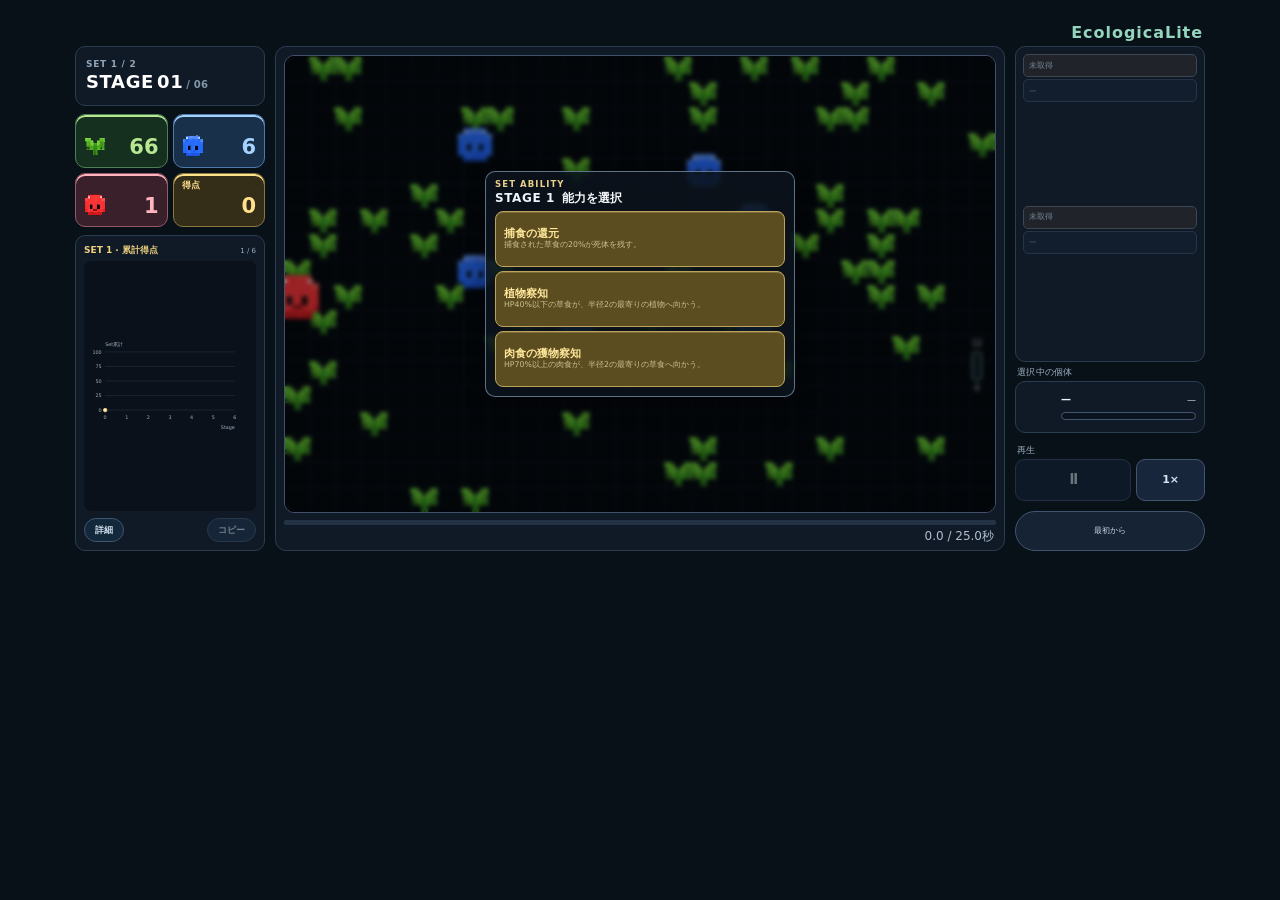
==== index.html @ 06f54b0d "Add manual saved runs and keep BEST top 3" ====
<!doctype html>
<html lang="ja"><head><meta charset="utf-8"><meta name="viewport" content="width=device-width,initial-scale=1"><meta name="robots" content="noindex,nofollow,noarchive"><meta name="referrer" content="no-referrer"><title>EcologicaLite</title>
<!-- EDIT ZONE: styles. Keep element ids and data-speed wiring intact. -->
<style id="v1r-styles">
:root{
  color-scheme:dark;
  --bg:#090c13;
  --panel:#101722;
  --line:#283445;
  --text:#edf3fa;
  --muted:#9aaabe;
  --accent:#99d9bf
}
*{
  box-sizing:border-box
}
body{
  margin:0;
  background:var(--bg);
  color:var(--text);
  font-family:system-ui,-apple-system,"Segoe UI",sans-serif
}
button,input{
  font:inherit
}
button{
  cursor:pointer;
  color:var(--text);
  background:#1b2838;
  border:1px solid #3b4e64;
  border-radius:10px;
  padding:11px 13px
}
button:hover{
  background:#26384c;
  border-color:#7c9fbc
}
button:focus-visible,input:focus-visible,summary:focus-visible{
  outline:2px solid var(--accent);
  outline-offset:3px
}
button:disabled{
  opacity:.5;
  cursor:wait
}
[hidden]{
  display:none!important
}
.wrap{
  max-width:1250px;
  margin:auto;
  padding:32px 26px 20px
}
header{
  display:flex;
  justify-content:space-between;
  align-items:center;
  gap:20px;
  margin-bottom:26px
}
.eyebrow{
  color:var(--accent);
  font-size:11px;
  letter-spacing:.19em;
  font-weight:700;
  margin:0 0 10px
}
h1{
  font-size:clamp(23px,3vw,34px);
  font-weight:650;
  letter-spacing:.025em;
  margin:0
}
h2{
  font-size:19px;
  line-height:1.6;
  margin:0 0 9px
}
.sub,.hint,.scope,.legend{
  color:var(--muted);
  font-size:13px;
  line-height:1.8
}
.sub{
  margin:8px 0 0
}
.badge{
  border:1px solid var(--line);
  border-radius:30px;
  padding:10px 16px;
  font-size:11px;
  letter-spacing:.12em;
  white-space:nowrap
}
.layout{
  display:grid;
  grid-template-columns:minmax(0,1fr) 315px;
  gap:24px;
  align-items:start
}
.board-panel{
  padding:16px;
  border:1px solid var(--line);
  border-radius:18px;
  background:var(--panel)
}
.board-head{
  display:flex;
  justify-content:space-between;
  font-size:13px;
  margin-bottom:18px
}
.board-head small{
  color:var(--muted);
  font-size:9px;
  letter-spacing:.15em;
  margin-left:8px
}
#status{
  color:var(--accent)
}
.stats{
  display:grid;
  grid-template-columns:repeat(4,1fr);
  gap:8px;
  margin-bottom:16px
}
.stats>div{
  background:#182130;
  border-radius:10px;
  padding:10px;
  position:relative;
  min-height:65px
}
.stats span{
  display:block;
  font-size:10px;
  color:var(--muted)
}
.stats strong{
  font-size:25px;
  font-variant-numeric:tabular-nums;
  font-weight:600
}
.stats img{
  position:absolute;
  width:25px;
  height:25px;
  object-fit:contain;
  right:8px;
  bottom:14px;
  image-rendering:pixelated
}
.stats .plant strong{
  color:#a4d485
}
.stats .herb strong{
  color:#80b9ff
}
.stats .carn strong{
  color:#ff9292
}
.canvasbox{
  background:#04070b;
  border:1px solid #3b485a;
  border-radius:10px;
  overflow:hidden
}
canvas{
  display:block;
  width:100%;
  image-rendering:pixelated
}
.timeline{
  display:flex;
  justify-content:space-between;
  gap:10px;
  font-size:11px;
  color:var(--muted);
  margin:15px 0 7px;
  font-variant-numeric:tabular-nums
}
progress{
  display:block;
  width:100%;
  height:5px;
  border:0;
  border-radius:4px;
  background:#233345;
  accent-color:var(--accent)
}
progress::-webkit-progress-bar{
  background:#233345;
  border-radius:4px
}
progress::-webkit-progress-value{
  background:var(--accent);
  border-radius:4px
}
.legend{
  font-size:10px;
  margin:12px 0 0
}
.legend span{
  opacity:.7
}
aside{
  padding:12px 0
}
#seed-form{
  margin:20px 0 17px
}
label{
  font-size:11px;
  color:var(--muted)
}
.seed-row{
  display:flex;
  gap:6px;
  margin-top:6px
}
.seed-row input{
  min-width:0;
  width:100%;
  padding:9px;
  color:var(--text);
  background:#111a26;
  border:1px solid var(--line);
  border-radius:8px;
  font-size:10px
}
.seed-row button{
  font-size:10px;
  padding:8px;
  white-space:nowrap
}
#choices{
  display:grid;
  gap:11px
}
.choice{
  text-align:left;
  padding:16px;
  background:#121d2a;
  transition:background .15s,border-color .15s
}
.choice strong{
  display:block;
  font-size:15px;
  margin-bottom:7px
}
.choice span{
  display:block;
  font-size:11px;
  color:var(--muted);
  line-height:1.7
}
.choice em{
  display:block;
  color:var(--accent);
  font-style:normal;
  font-size:11px;
  margin-top:10px
}
.scope{
  margin-top:24px;
  font-size:11px;
  border-top:1px solid var(--line);
  padding-top:18px
}
.running-note{
  font-size:13px;
  line-height:2;
  color:var(--muted);
  margin:32px 0
}
.result-score{
  padding:18px 0;
  border-bottom:1px solid var(--line)
}
.result-score span{
  font-size:12px;
  color:var(--muted)
}
.result-score strong{
  display:block;
  font-size:44px;
  font-variant-numeric:tabular-nums
}
dl{
  display:grid;
  grid-template-columns:1fr auto;
  gap:9px;
  font-size:12px;
  margin:20px 0
}
dt{
  color:var(--muted)
}
dd{
  margin:0;
  font-variant-numeric:tabular-nums
}
.primary{
  background:#245443;
  border-color:#50977b;
  width:100%
}
#back{
  width:100%;
  margin-top:10px;
  background:transparent
}
.diagnostics{
  margin-top:22px;
  color:var(--muted);
  font-size:11px
}
.diagnostics pre{
  white-space:pre-wrap;
  overflow-wrap:anywhere;
  max-height:360px;
  overflow:auto;
  background:#101722;
  padding:16px
}
a{
  color:#99c9ff
}
#error{
  background:#442229;
  padding:15px;
  border-radius:10px;
  margin-bottom:20px
}
@media(max-width:850px){
  .layout{
    grid-template-columns:1fr
  }
  .wrap{
    padding:20px 14px
  }
  header{
    align-items:start
  }
  .badge{
    font-size:9px;
    padding:9px
  }
  aside{
    padding:0
  }
  #choices{
    grid-template-columns:repeat(3,1fr)
  }
  .scope{
    margin-top:16px
  }
  .choice{
    padding:12px
  }
}
@media(max-width:560px){
  #choices{
    grid-template-columns:1fr
  }
  h1{
    font-size:22px
  }
  .badge{
    display:none
  }
  .board-panel{
    padding:11px
  }
  .stats img{
    width:18px;
    height:18px;
    right:6px;
    bottom:15px
  }
  .stats strong{
    font-size:22px
  }
  .stats>div{
    padding:8px
  }
  .legend{
    font-size:9px
  }
}
:root .stats{
  grid-template-columns:repeat(4,minmax(0,1fr)) 56px;
  gap:6px
}
:root .stats>div{
  padding:10px 7px
}
#normal-choices{
  display:grid;
  gap:11px
}
#owned{
  font-size:11px;
  overflow-wrap:anywhere
}
:root .stats img{
  left:7px;
  right:auto
}
:root .stats strong{
  display:block;
  text-align:right
}
:root .stats>div:not(.activity-card){
  background:var(--card-bg,#302b1c);
  border:1px solid var(--card-edge,#79683d);
  box-shadow:inset 0 3px 0 var(--card-accent,#efd17e)
}
:root .stats .plant{
  --card-bg:#192d20;
  --card-edge:#4d7951;
  --card-accent:#b5e58e
}
:root .stats .herb{
  --card-bg:#192a40;
  --card-edge:#466c9c;
  --card-accent:#9bcaff
}
:root .stats .carn{
  --card-bg:#37212a;
  --card-edge:#925766;
  --card-accent:#ffb0b9
}
:root .stats>div:not(.activity-card)>span{
  color:var(--card-accent,#efd17e);
  font-size:11px;
  font-weight:600
}
:root .stats>div:not(.activity-card)>strong{
  color:var(--card-accent,#ffe39a);
  font-weight:700
}
:root .stats .activity-card{
  padding:5px 3px;
  display:flex;
  flex-direction:column;
  align-items:center;
  gap:3px
}
#activity-meter{
  position:relative;
  width:10px;
  height:29px;
  border:1px solid #73988b;
  border-radius:3px;
  background:#0e1820;
  overflow:hidden
}
#activity-fill{
  position:absolute;
  bottom:0;
  left:0;
  right:0;
  background:#99d9bf;
  height:0
}
#activity-value{
  font-size:9px;
  white-space:nowrap;
  font-variant-numeric:tabular-nums
}
.observation{
  min-height:35px;
  display:flex;
  align-items:center;
  justify-content:space-between;
  gap:8px;
  font-size:11px;
  color:#c5d3e4;
  font-variant-numeric:tabular-nums
}
.observation button{
  flex-shrink:0;
  font-size:10px;
  padding:4px 7px
}
.timing-notice{
  font-size:11px;
  line-height:1.6;
  color:#c7b78f;
  border-left:2px solid #8b7b52;
  padding-left:10px;
  margin:0 0 16px
}
/* Playback and touch controls: safe to adjust without changing simulation. */
.playback{
  display:flex;
  align-items:center;
  gap:8px;
  margin:0 0 12px;
  font-size:12px;
  color:var(--muted)
}
.playback button{
  min-width:48px;
  min-height:44px;
  padding:8px
}
.playback button[aria-pressed="true"]{
  background:#245443;
  border-color:var(--accent);
  color:#e5fff4
}
button,summary{
  touch-action:manipulation
}
#field{
  touch-action:pan-y
}
.observation button{
  min-width:44px;
  min-height:44px
}
aside{
  min-width:0
}
.timeline{
  flex-wrap:wrap
}
.score-panel{
  border:1px solid var(--line);
  border-radius:12px;
  background:var(--panel);
  padding:12px;
  margin-bottom:18px;
  min-width:0
}
.score-panel h2{
  font-size:13px;
  letter-spacing:.06em;
  color:#efd17e;
  margin:0 0 4px
}
#score-graph{
  display:block;
  width:100%;
  height:auto;
  overflow:visible;
  font-variant-numeric:tabular-nums
}
#score-graph text{
  fill:var(--muted);
  font-size:11px
}
.score-grid{
  stroke:var(--line);
  stroke-width:1
}
.score-area{
  fill:#efd17e;
  opacity:.08
}
.score-line{
  fill:none;
  stroke:#efd17e;
  stroke-width:2;
  stroke-linejoin:round;
  stroke-linecap:round
}
.score-point{
  fill:#efd17e
}
.score-live{
  fill:#fff0b9;
  stroke:#efd17e;
  stroke-width:2
}
.score-details{
  border-top:1px solid var(--line);
  font-size:12px
}
.score-details summary{
  display:flex;
  justify-content:space-between;
  align-items:center;
  min-height:44px;
  cursor:pointer;
  list-style:none;
  color:#c5d3e4
}
.score-details summary::-webkit-details-marker{
  display:none
}
.score-details summary span{
  font-size:10px
}
.score-details[open]>summary span{
  transform:rotate(180deg)
}
.stage-score-table{
  width:100%;
  border-collapse:collapse;
  font-size:12px;
  font-variant-numeric:tabular-nums
}
.stage-score-table caption{
  text-align:left;
  margin:4px 0 10px;
  color:var(--muted)
}
.stage-score-table th,.stage-score-table td{
  padding:7px 2px;
  text-align:right;
  border-bottom:1px solid var(--line);
  white-space:nowrap
}
.stage-score-table th:first-child{
  text-align:left;
  font-weight:500
}
.stage-score-table thead,.stage-score-table td:last-child{
  color:var(--muted);
  font-size:10px
}
.stage-score-table tr[data-state="進行中"]{
  color:#efd17e
}
.score-details .hint{
  font-size:11px
}
.final-set-scores{
  display:grid;
  grid-template-columns:1fr 1fr;
  gap:12px;
  margin:16px 0
}
.final-set-scores>div{
  padding:12px;
  border:1px solid var(--line);
  border-radius:10px
}
.final-set-scores span{
  font-size:11px;
  color:var(--muted)
}
.final-set-scores strong{
  display:block;
  text-align:right;
  font-size:23px;
  font-variant-numeric:tabular-nums
}
.result-score strong{
  font-size:clamp(44px,5vw,64px);
  text-align:right;
  color:#ffe39a;
  overflow-wrap:anywhere
}
@media(max-width:560px){
  :root .stats{
    grid-template-columns:repeat(4,minmax(0,1fr)) 45px;
    gap:4px
  }
  :root .stats>div{
    padding:8px 5px
  }
  .observation{
    font-size:10px
  }
}
/* Phone layout: population, board, then controls/details;
no separate mobile game. */
@media(max-width:560px){
  header{
    flex-wrap:wrap;
    gap:12px
  }
  .badge{
    display:block;
    white-space:normal
  }
  .seed-row input{
    font-size:16px
  }
  :root .stats{
    grid-template-columns:repeat(3,minmax(0,1fr)) 45px
  }
  :root .stats>div:nth-child(4){
    grid-column:1/-1;
    grid-row:2;
    min-height:48px;
    display:flex;
    align-items:center;
    justify-content:space-between;
    gap:12px
  }
  :root .stats .activity-card{
    grid-column:4;
    grid-row:1
  }
  .choice{
    min-height:64px
  }
  .observation{
    position:sticky;
    bottom:0;
    z-index:2;
    background:var(--panel);
    padding:6px 0;
    min-height:48px;
    font-size:12px
  }
}

</style>
<style id="chat-mobile-layout">
/* Chat mobile layout baseline, 2026-09-01.
   Display-only overrides: no ecology, RNG, score, ability or timing logic. */
html{
  background:var(--bg);
  -webkit-text-size-adjust:100%;
}
body{
  min-width:0;
  min-height:100vh;
  overflow-x:hidden;
}

@media (max-width:900px){
  .wrap{
    width:100%;
    max-width:none;
    margin:0;
    padding:8px 8px calc(18px + env(safe-area-inset-bottom));
  }

  header{
    position:sticky;
    top:0;
    z-index:20;
    display:grid;
    grid-template-columns:minmax(0,1fr) auto;
    align-items:center;
    gap:8px;
    min-height:46px;
    margin:0 0 8px;
    padding:7px 4px;
    background:rgba(9,12,19,.96);
    border-bottom:1px solid var(--line);
    backdrop-filter:blur(8px);
  }
  header h1,
  header .sub{
    display:none;
  }
  header .eyebrow{
    margin:0;
    font-size:10px;
    letter-spacing:.14em;
    white-space:nowrap;
  }
  .badge{
    display:block!important;
    margin:0;
    padding:7px 10px;
    border-radius:999px;
    font-size:10px;
    line-height:1;
    letter-spacing:.06em;
    white-space:nowrap!important;
    background:#121a25;
  }

  .layout{
    display:flex;
    flex-direction:column;
    gap:10px;
  }
  .layout:has(#selection:not([hidden])) aside,
  .layout:has(#normal-selection:not([hidden])) aside,
  .layout:has(#second-set-selection:not([hidden])) aside,
  .layout:has(#result:not([hidden])) aside{
    order:-1;
  }

  .board-panel{
    width:100%;
    min-width:0;
    padding:8px;
    border-radius:12px;
  }
  .board-head{
    min-height:24px;
    margin:0 2px 6px;
    font-size:10px;
    line-height:1.2;
  }
  .board-head small{
    display:none;
  }
  #status{
    font-size:10px;
    font-weight:650;
  }

  :root .stats{
    display:grid;
    grid-template-columns:repeat(3,minmax(0,1fr)) 42px;
    grid-auto-rows:auto;
    gap:5px;
    margin:0 0 6px;
  }
  :root .stats>div{
    min-height:47px;
    border-radius:8px;
    padding:6px 6px;
  }
  :root .stats>div:not(.activity-card){
    box-shadow:inset 0 2px 0 var(--card-accent,#efd17e);
  }
  :root .stats>div:not(.activity-card)>span{
    font-size:9px;
    line-height:1;
    white-space:nowrap;
  }
  :root .stats>div:not(.activity-card)>strong{
    margin-top:5px;
    font-size:20px;
    line-height:1;
  }
  :root .stats img{
    width:17px;
    height:17px;
    left:5px;
    bottom:5px;
  }
  :root .stats>div:nth-child(4){
    grid-column:1 / -1;
    grid-row:2;
    display:grid;
    grid-template-columns:1fr auto;
    align-items:center;
    min-height:38px;
    padding:6px 9px;
  }
  :root .stats>div:nth-child(4)>span{
    align-self:center;
  }
  :root .stats>div:nth-child(4)>strong{
    margin:0;
    font-size:24px;
  }
  :root .stats .activity-card{
    grid-column:4;
    grid-row:1;
    min-height:47px;
    padding:3px 2px;
    gap:2px;
  }
  :root .stats .activity-card>span{
    font-size:8px;
  }
  #activity-meter{
    width:9px;
    height:23px;
  }
  #activity-value{
    font-size:8px;
    line-height:1;
  }

  .playback{
    display:grid;
    grid-template-columns:auto repeat(3,minmax(44px,52px));
    justify-content:start;
    align-items:center;
    gap:5px;
    margin:0 0 6px;
    font-size:10px;
  }
  .playback>span{
    margin-right:2px;
  }
  .playback button{
    min-width:44px;
    min-height:34px;
    padding:5px 8px;
    border-radius:8px;
    font-size:11px;
  }

  .canvasbox{
    width:100%;
    border-radius:7px;
  }
  canvas{
    width:100%;
    max-width:100%;
    height:auto;
  }

  .observation{
    position:static;
    min-height:36px;
    padding:4px 2px 0;
    font-size:11px;
    background:transparent;
  }
  .observation:has(#animal-hp:empty):has(#unpin[hidden]){
    display:none;
  }
  .observation button{
    min-width:42px;
    min-height:34px;
    padding:5px 8px;
  }

  .timeline{
    display:block;
    margin:5px 0 2px;
    text-align:center;
    line-height:1;
  }
  .timeline>span:first-child,
  .timeline>span:last-child{
    display:none;
  }
  .timeline>span:nth-child(2){
    font-size:0;
  }
  #time{
    font-size:10px;
    color:var(--muted);
  }
  progress{
    height:7px;
    margin:0;
  }
  #set-turn,
  .board-panel>.legend{
    display:none;
  }

  aside{
    width:100%;
    min-width:0;
    padding:0;
  }
  aside>section:not(.score-panel){
    padding:10px;
    border:1px solid var(--line);
    border-radius:12px;
    background:var(--panel);
  }
  aside .eyebrow{
    margin:0 0 4px;
    font-size:9px;
    letter-spacing:.14em;
  }
  aside h2{
    margin:0 0 5px;
    font-size:17px;
    line-height:1.35;
  }
  aside .hint{
    margin:0;
    font-size:11px;
    line-height:1.5;
  }

  #seed-form{
    margin:9px 0;
  }
  #seed-form label{
    display:none;
  }
  .seed-row{
    display:grid;
    grid-template-columns:minmax(0,1fr) auto;
    gap:5px;
    margin:0;
  }
  .seed-row input{
    min-height:38px;
    padding:7px 9px;
    font-size:12px;
  }
  .seed-row button{
    min-height:38px;
    padding:7px 10px;
    font-size:10px;
  }

  #choices,
  #normal-choices,
  #second-set-choices{
    display:grid;
    grid-template-columns:1fr;
    gap:6px;
    margin-top:8px;
  }
  .choice{
    min-height:70px;
    padding:10px 11px;
    border-radius:10px;
  }
  .choice strong{
    margin-bottom:3px;
    font-size:14px;
    line-height:1.25;
  }
  .choice span{
    display:-webkit-box;
    overflow:hidden;
    -webkit-box-orient:vertical;
    -webkit-line-clamp:2;
    font-size:10px;
    line-height:1.45;
  }
  .choice em{
    margin-top:5px;
    font-size:10px;
  }

  .score-panel{
    margin:0;
    padding:9px;
    border-radius:12px;
  }
  .score-panel h2{
    margin-bottom:3px;
    font-size:11px;
  }
  #score-graph{
    max-height:145px;
  }
  .score-details summary{
    min-height:38px;
  }
  .stage-score-table{
    font-size:10px;
  }
  .stage-score-table th,
  .stage-score-table td{
    padding:5px 1px;
  }

  #active .running-note{
    margin:8px 0 0;
    font-size:11px;
    line-height:1.5;
  }
  #owned{
    margin:6px 2px 0;
    padding:0;
    font-size:10px;
    line-height:1.45;
  }
  .scope,
  .diagnostics{
    display:none;
  }
  #back{
    min-height:40px;
    margin-top:6px;
  }

  .result-score{
    padding:10px 0;
  }
  .result-score strong{
    font-size:38px;
  }
  .final-set-scores{
    gap:6px;
  }
  .final-set-scores>div{
    padding:9px;
  }
}

@media (max-width:430px){
  .wrap{
    padding-left:6px;
    padding-right:6px;
  }
  header{
    grid-template-columns:1fr auto;
    min-height:42px;
    padding:5px 2px;
  }
  header .eyebrow{
    font-size:9px;
  }
  .badge{
    padding:6px 8px;
    font-size:9px;
  }
  .board-panel{
    padding:6px;
  }
  :root .stats{
    grid-template-columns:repeat(3,minmax(0,1fr)) 38px;
    gap:4px;
  }
  :root .stats>div{
    min-height:44px;
    padding:5px;
  }
  :root .stats>div:not(.activity-card)>strong{
    font-size:18px;
  }
  :root .stats>div:nth-child(4)>strong{
    font-size:22px;
  }
  .playback{
    grid-template-columns:auto repeat(3,46px);
  }
  .playback button{
    min-width:42px;
    min-height:32px;
  }
  aside>section:not(.score-panel){
    padding:9px;
  }
  aside h2{
    font-size:16px;
  }
  .choice{
    min-height:66px;
    padding:9px 10px;
  }
}

/* Google Drive / iOS Quick Look often previews HTML as paged print output.
   Keep that preview close enough to the phone layout to judge spacing. */
@media print{
  @page{
    margin:0;
  }
  html,body{
    margin:0!important;
    background:#090c13!important;
    color:#edf3fa!important;
    -webkit-print-color-adjust:exact!important;
    print-color-adjust:exact!important;
  }
  .wrap{
    width:390px!important;
    max-width:390px!important;
    margin:0 auto!important;
    padding:8px!important;
  }
  header{
    position:static!important;
  }
  .layout{
    display:flex!important;
    flex-direction:column!important;
    gap:10px!important;
  }
  .board-panel,
  aside>section,
  .score-panel{
    break-inside:avoid;
  }
  .diagnostics,
  .scope{
    display:none!important;
  }
}

</style>
<style id="base-responsive-styles">
:root{--board-ratio:1.5555556}
.stats{grid-template-columns:repeat(4,minmax(0,1fr))!important}
.canvasbox{
  position:relative;
  width:100%;
  aspect-ratio:var(--board-ratio);
  overflow:hidden;
}
#field{
  width:100%;
  height:100%!important;
}
.canvasbox>.activity-card{
  position:absolute;
  z-index:4;
  right:6px;
  top:50%;
  transform:translateY(-50%);
  width:26px;
  min-height:76px;
  padding:5px 3px;
  display:flex;
  flex-direction:column;
  align-items:center;
  justify-content:center;
  gap:4px;
  border:1px solid rgba(153,217,191,.48);
  border-radius:7px;
  background:rgba(9,18,24,.78);
  backdrop-filter:blur(2px);
}
.canvasbox>.activity-card>span{font-size:8px;color:#b6d9ca;line-height:1}
.canvasbox>.activity-card #activity-meter{height:39px;width:8px}
.canvasbox>.activity-card #activity-value{font-size:7px;line-height:1;color:#c8d8df;white-space:nowrap}

.ability-overlay{
  position:absolute;
  inset:0;
  z-index:8;
  display:flex;
  align-items:stretch;
  justify-content:stretch;
  padding:7px;
  background:rgba(4,7,11,.78);
  backdrop-filter:blur(2px);
}
.ability-overlay:not(:has(section:not([hidden]))){display:none}
.ability-overlay>section{
  width:100%;
  min-width:0;
  margin:0;
  padding:8px;
  border:1px solid rgba(116,141,169,.52);
  border-radius:10px;
  background:rgba(14,22,32,.94);
  overflow:auto;
  overscroll-behavior:contain;
}
.ability-overlay .eyebrow{display:none}
.ability-overlay h2{margin:0 0 3px;font-size:14px;line-height:1.2}
.ability-overlay .hint{margin:0 0 5px;font-size:9px;line-height:1.3;color:#aebdce}
.ability-overlay #seed-form{display:none}
.ability-overlay #choices,
.ability-overlay #normal-choices,
.ability-overlay #second-set-choices{
  display:grid;
  grid-template-columns:1fr;
  gap:5px;
  margin:5px 0 0;
}
.ability-overlay .choice{
  min-height:0;
  padding:7px 9px;
  border-radius:8px;
  background:#142131;
}
.ability-overlay .choice strong{margin:0 0 2px;font-size:12px;line-height:1.15}
.ability-overlay .choice span{
  display:-webkit-box;
  overflow:hidden;
  -webkit-box-orient:vertical;
  -webkit-line-clamp:1;
  font-size:9px;
  line-height:1.25;
}
.ability-overlay .choice em{display:none}
.canvasbox:has(.ability-overlay section:not([hidden]))>.activity-card{opacity:0;pointer-events:none}

@media (max-width:900px){

  .board-head{display:none}
  :root .stats,
  .stats{
    grid-template-columns:repeat(2,minmax(0,1fr))!important;
    grid-auto-rows:50px;
    gap:5px;
    margin:0 0 6px;
  }
  :root .stats>div,
  .stats>div{
    grid-column:auto!important;
    grid-row:auto!important;
    min-height:50px!important;
    height:50px;
    padding:6px 8px!important;
    display:block!important;
    border-radius:8px;
  }
  :root .stats>div:not(.activity-card)>span{font-size:9px;line-height:1}
  :root .stats>div:not(.activity-card)>strong{
    margin-top:7px!important;
    font-size:20px!important;
    line-height:1!important;
    text-align:right;
  }
  :root .stats img{width:18px;height:18px;left:7px;bottom:6px}

  .canvasbox{border-radius:7px}
  .canvasbox>.activity-card{
    right:5px;
    width:24px;
    min-height:68px;
    padding:4px 2px;
    border-radius:6px;
  }
  .canvasbox>.activity-card #activity-meter{height:35px;width:7px}
  .canvasbox>.activity-card #activity-value{font-size:6px}

  progress{margin-top:5px}
  .timeline{margin:4px 0 6px}
  .playback{
    display:flex;
    justify-content:center;
    gap:6px;
    margin:0 0 9px;
  }
  .playback>span{font-size:9px}
  .playback button{min-width:48px;min-height:34px;padding:5px 10px}

  aside{display:flex;flex-direction:column;gap:7px}
  #score-panel{order:1}
  aside>.observation{
    order:2;
    min-height:0;
    margin:0;
    padding:8px 10px;
    border:1px solid var(--line);
    border-radius:10px;
    background:var(--panel);
    font-size:10px;
  }
  #active{display:none!important}
  #back{order:5}
  #owned{
    order:3;
    margin:0;
    padding:8px 10px;
    border:1px solid var(--line);
    border-radius:10px;
    background:var(--panel);
    font-size:10px;
  }
  #result{order:1}

  .score-panel{margin:0!important}
  .score-panel h2{font-size:12px}
  #score-graph{max-height:128px}

  .ability-overlay{padding:6px}
  .ability-overlay>section{padding:7px}
  .ability-overlay h2{font-size:13px}
  .ability-overlay .hint{font-size:8px;line-height:1.2}
  .ability-overlay .choice{padding:6px 8px}
  .ability-overlay .choice strong{font-size:11px}
  .ability-overlay .choice span{font-size:8px}
}

@media (max-width:430px){
  :root .stats,.stats{grid-auto-rows:47px}
  :root .stats>div,.stats>div{height:47px;min-height:47px!important}
  :root .stats>div:not(.activity-card)>strong{font-size:19px!important;margin-top:6px!important}
  .ability-overlay{padding:5px}
  .ability-overlay>section{padding:6px}
  .ability-overlay h2{font-size:12px}
  .ability-overlay .hint{display:none}
  .ability-overlay .choice{padding:6px 7px}
  .ability-overlay .choice strong{font-size:10.5px}
  .ability-overlay .choice span{font-size:7.5px}
}

</style>
<meta http-equiv="Content-Security-Policy" content="default-src 'none'; img-src data:; style-src 'unsafe-inline'; script-src 'unsafe-inline'; connect-src 'none'; form-action 'none'"><script type="application/json" id="v1r-release">{
  "format": "v1r-standalone-ui-1",
  "sourceFileSHA256": {
    "runner/ability_screen/core.js": "03d3e25a3f81aa8061e05c32c819502030acd93634dbe6e734dd39e5be5dd314",
    "runner/ability_screen/run.js": "105c73078d0b08a68b8ac9c1952f910f4f496120fa97aa99b576e44bc12348e5",
    "runner/ability_screen/config.default.json": "df6bd7d427d66b2b725d485ba4b9ace5964bcfb575cafab829b600da8a21d6fc",
    "browser/stage1/server.js": "df1289dc326d1f1f6879462d24963b83b7b6ad7ed16b69a7ff24f24bacd46f67",
    "browser/stage1/build-standalone.js": "de3d5c878eeacf9bc3ea0e39828b7c05eff016bc12bcadf1294a119652883dd1",
    "browser/stage1/session.mjs": "3681fd4c3f6f97a2666ce2f7a9d8add58bda37acd04430ef8b75d0259e0c47b7",
    "browser/stage1/set1-session.mjs": "889a57d14e95ad163071d81ae586081d5960de36578606dff100431df5e33821",
    "browser/stage1/renderer.mjs": "e9035be332ff8e3389ba7d2099ce02b54e44f3191ab26704046728a0d9786e7f",
    "browser/stage1/score-view.mjs": "b66560935d7d8c8d5f97e52d97859c36242cb52c7740d0cd64f6cfd8358aea3a",
    "browser/stage1/pointer-input.mjs": "7f7c193887bfd57d720793cfb5c1fc7e561abdfa159eed819c8aebbf6650fefc",
    "browser/stage1/app.mjs": "7ef24ba5e6b47be02eb56433b38eba012beb13fc21170eb51026412797d4665d",
    "browser/stage1/index.html": "7e46645c4b249d93f73d9a3d99b0a4a6363f3f813b22a4adaa1487ca063a821e",
    "browser/stage1/style.css": "8384ec8e51f678191e5092177c5e6956e1466d17696ebbc7e49e1ff8b9981e34"
  },
  "assetSHA256": {
    "plant.png": "6ed487caf50ae137971d86d6fd86bd2a32ae0f15a8c05d40c3e9e0a872d92156",
    "herbivore.png": "2e29f866035e05e807022e9307c46a26a3496d7c6aa479651ce1181907743553",
    "carnivore.png": "fc59978eba72f98fc478a42b3a296a643f85d9f106c383360416cdc5d06e4ea1"
  },
  "configSHA256": "d3b8a87c00cef06f0bc351d9f0d7a3abc4041380180015275cf1667d8e21f915",
  "sourceTreeSHA256": "3c178174645371d233f7d84d7c3c0cab7799833e347d12639ec4476109cb8a75",
  "rebuild": "node browser/stage1/build-standalone.js",
  "check": "node browser/stage1/standalone-test.mjs",
  "runtimeNetwork": false
}</script>
<style id="integrated-layout-review-base-0">

:root{--bg:#081018;--panel:#101a27;--line:#2b3c50;--text:#edf4fb;--muted:#9dafc2;--mint:#99d9bf;--gold:#efd17e;--plant-img:url("[data-uri]");--herb-img:url("[data-uri]");--carn-img:url("[data-uri]")}
*{box-sizing:border-box}html,body{margin:0;min-height:100%;background:var(--bg);color:var(--text);font-family:system-ui,-apple-system,"Segoe UI",sans-serif;-webkit-text-size-adjust:100%}body{overflow-x:hidden;overflow-y:auto}.view-radio{position:fixed;opacity:0;pointer-events:none}.app{width:100%;max-width:720px;margin:0 auto;padding:10px 10px calc(28px + env(safe-area-inset-bottom))}.top{display:flex;align-items:center;justify-content:space-between;gap:8px;padding:6px 2px 10px;border-bottom:1px solid var(--line)}.brand{font-size:12px;font-weight:800;letter-spacing:.15em;color:var(--mint)}.stage{font-size:12px;letter-spacing:.08em;border:1px solid var(--line);border-radius:999px;padding:7px 11px;background:#111c29;white-space:nowrap}.modebar{display:flex;align-items:center;gap:6px;padding:10px 0 8px}.modebar span{margin-right:auto;color:var(--muted);font-size:11px}.modebar label{min-height:38px;display:flex;align-items:center;padding:0 14px;border:1px solid #40566f;border-radius:999px;background:#152335;font-size:13px;touch-action:manipulation}body:has(#view-game:checked) label[for="view-game"],body:has(#view-select:checked) label[for="view-select"]{background:#245443;border-color:#75b59c;color:#ecfff7}
.cards{display:grid;grid-template-columns:1fr 1fr;gap:6px;margin:4px 0 8px}.card{height:70px;padding:8px 10px;border-radius:12px;border:1px solid var(--edge);background:var(--card);box-shadow:inset 0 3px 0 var(--accent);position:relative}.card .label{font-size:12px;font-weight:700;color:var(--accent)}.card .num{position:absolute;right:10px;bottom:6px;font-size:29px;line-height:1;font-weight:750;color:var(--accent)}.card .ico{position:absolute;left:10px;bottom:10px;width:28px;height:28px;background-size:contain;background-repeat:no-repeat;background-position:center;image-rendering:pixelated}.plant{--card:#15301f;--edge:#4f7d55;--accent:#b8e792}.herb{--card:#19304a;--edge:#4f79aa;--accent:#a5d3ff}.carn{--card:#3a202a;--edge:#955769;--accent:#ffb4be}.score{--card:#342d18;--edge:#8b7740;--accent:#ffe08b}.plant .ico{background-image:var(--plant-img)}.herb .ico{background-image:var(--herb-img)}.carn .ico{background-image:var(--carn-img)}
.board-shell{border:1px solid var(--line);border-radius:15px;background:var(--panel);padding:8px}.board{position:relative;width:100%;aspect-ratio:28/18;overflow:hidden;border:1px solid #425369;border-radius:10px;background-color:#02070b;background-image:linear-gradient(rgba(67,86,105,.18) 1px,transparent 1px),linear-gradient(90deg,rgba(67,86,105,.18) 1px,transparent 1px);background-size:3.57% 5.56%}.ent{position:absolute;display:block;transform:translate(-50%,-50%);background-size:contain;background-repeat:no-repeat;background-position:center;image-rendering:pixelated;pointer-events:none}.plant-ent{width:4.2%;height:6.5%;background-image:var(--plant-img)}.herb-ent{width:5.3%;height:8.3%;background-image:var(--herb-img)}.carn-ent{width:6.8%;height:10.6%;background-image:var(--carn-img)}
.activity{position:absolute;right:6px;top:50%;transform:translateY(-50%);z-index:5;width:28px;padding:5px 4px;border:1px solid rgba(153,217,191,.55);border-radius:8px;background:rgba(8,17,24,.86);text-align:center}.activity b{display:block;font-size:8px;color:#b9d8cd;margin-bottom:4px}.meter{position:relative;width:8px;height:46px;margin:auto;border:1px solid #80a99b;border-radius:3px;overflow:hidden;background:#0c1820}.meter i{position:absolute;left:0;right:0;bottom:0;height:42%;background:var(--mint)}.activity small{display:block;margin-top:3px;font-size:8px;color:#c9d6de}
.overlay{position:absolute;inset:0;z-index:10;padding:7px;background:rgba(3,7,11,.82);display:none}#view-select:checked~.app .overlay{display:flex}.overlay-inner{width:100%;height:100%;padding:8px;border:1px solid #60768f;border-radius:10px;background:rgba(14,22,32,.96);overflow:hidden}.overlay h2{font-size:14px;margin:0 0 5px}.choices{display:grid;gap:5px}.choice{min-height:54px;padding:7px 9px;border:1px solid #40566f;border-radius:8px;background:#142131}.choice strong{display:block;font-size:12px;margin-bottom:2px}.choice p{margin:0;color:#aebdce;font-size:9px;line-height:1.3}
.timeblock{padding:8px 0 2px}.bar{height:6px;border-radius:999px;background:#23374b;overflow:hidden}.bar i{display:block;width:38%;height:100%;background:var(--mint)}.time{text-align:center;color:#aebdce;font-size:12px;margin-top:5px}.speed{display:flex;align-items:center;gap:7px;padding:6px 0 2px}.speed span{font-size:12px;color:var(--muted);margin-right:2px}.speed b{min-width:54px;text-align:center;padding:9px 10px;border:1px solid #40566f;border-radius:10px;background:#17263a;font-size:13px;font-weight:500}.speed b.active{background:#245443;border-color:#75b59c}.below{margin-top:10px;display:grid;gap:9px}.panel{border:1px solid var(--line);border-radius:12px;background:var(--panel);padding:10px}.panelhead{display:flex;align-items:baseline;justify-content:space-between;gap:8px;margin-bottom:6px}.panelhead strong{font-size:13px;color:var(--gold)}.panelhead span{font-size:10px;color:var(--muted)}.graph{width:100%;height:auto;display:block}.info-row{display:grid;grid-template-columns:1fr 1fr;gap:7px}.mini{min-height:74px}.mini .title{font-size:10px;color:var(--muted);margin-bottom:5px}.mini strong{font-size:13px}.chips{display:flex;flex-wrap:wrap;gap:5px;margin-top:5px}.chip{font-size:9px;padding:4px 6px;border:1px solid #40566f;border-radius:999px;background:#152335;color:#cbd7e4}.note{font-size:10px;color:#7f94a9;text-align:center;padding:5px 0 0}@media(max-width:420px){.app{padding-left:8px;padding-right:8px}.stage{font-size:10px}.card{height:64px}.card .num{font-size:26px}.modebar label{padding:0 12px}}

</style>
<style id="integrated-layout-review-v2">

html,body{min-height:100%;overscroll-behavior-y:auto}body{overflow-y:auto}.app{max-width:430px;padding:8px 8px calc(8px + env(safe-area-inset-bottom));min-height:auto}.top{padding:3px 1px 6px}.stage{order:0;font-size:11px;padding:5px 8px;border-radius:8px;font-weight:750;color:#eef5fb}.brand{order:1;font-size:9px;opacity:.65;letter-spacing:.12em}.modebar{padding:5px 0 5px}.modebar span{font-size:9px}.modebar label{min-height:30px;padding:0 10px;font-size:11px}
.cards{gap:5px;margin:2px 0 6px}.card{height:45px;padding:5px 8px;border-radius:9px;box-shadow:inset 0 2px 0 var(--accent)}.card .ico{left:9px;bottom:7px;width:27px;height:27px}.card .num{right:9px;bottom:7px;font-size:24px}.card.score .label{font-size:9px}.card.score .num{font-size:22px}.board-shell{padding:5px;border-radius:12px}.board{border-radius:8px}
.activity{right:4px;width:14px;padding:0;border:0;background:transparent;border-radius:0}.activity b,.activity small{display:none}.meter{width:7px;height:48px;border-color:rgba(153,217,191,.72);background:rgba(4,10,14,.22);box-shadow:0 0 0 1px rgba(0,0,0,.18)}
.timeblock{padding:5px 0 0}.bar{height:5px}.time{font-size:10px;margin-top:3px}.speed{padding:4px 0 0;gap:5px}.speed span{font-size:10px}.speed b{min-width:46px;padding:6px 8px;border-radius:8px;font-size:11px}
.below.compact-below{display:grid;grid-template-columns:1fr 1fr;gap:6px;margin-top:6px;align-items:stretch}.panel{padding:7px;border-radius:9px}.graph-panel{min-width:0}.panelhead{margin-bottom:2px}.panelhead strong{font-size:10px}.panelhead span{font-size:8px}.graph{height:104px}.right-stack{display:grid;grid-template-rows:minmax(34px,1fr) minmax(100px,3fr);gap:5px;min-width:0}.hp-panel{display:flex;flex-direction:column;justify-content:center;min-height:0}.hp-panel .title{font-size:8px;color:var(--muted);margin-bottom:2px}.hp-line{display:flex;align-items:baseline;justify-content:space-between;gap:5px;white-space:nowrap}.hp-line strong{font-size:10px}.hp-line span{font-size:8px;color:#cbd7e4}.abilities-panel{min-height:0}.ability-columns{display:grid;grid-template-columns:1fr 1fr;gap:4px;height:100%}.ability-set{min-width:0}.set-label{font-size:7px;color:var(--muted);text-align:center;margin-bottom:3px}.set-ability{font-size:8px;line-height:1.15;text-align:center;padding:5px 3px;border-radius:7px;background:#5b4d20;border:1px solid #bda35b;color:#ffe89b;white-space:nowrap;overflow:hidden;text-overflow:ellipsis}.set-ability.empty{background:#20242a;border-color:#3d4651;color:#788696}.normal-abilities{display:grid;gap:3px;margin-top:4px}.normal-abilities span{display:block;font-size:7px;line-height:1.15;padding:4px 3px;border:1px solid #40566f;border-radius:5px;background:#152335;color:#cbd7e4;white-space:nowrap;overflow:hidden;text-overflow:ellipsis}.muted-list span{opacity:.45;text-align:center}.ability-item{position:relative;outline:none}.ability-item:hover::after,.ability-item:focus::after{content:attr(data-tip);position:absolute;z-index:30;left:50%;bottom:calc(100% + 5px);transform:translateX(-50%);width:160px;max-width:70vw;padding:7px 8px;border:1px solid #617892;border-radius:7px;background:#101a27;color:#edf4fb;font-size:9px;line-height:1.35;white-space:normal;box-shadow:0 8px 24px rgba(0,0,0,.35)}
.note{display:none}.overlay{padding:5px}.overlay-inner{padding:6px}.overlay h2{font-size:12px;margin-bottom:4px}.choice{min-height:48px;padding:6px 7px}.choice strong{font-size:11px}.choice p{font-size:8px}
@media(max-width:390px){.app{padding-left:6px;padding-right:6px}.stage{font-size:10px}.card{height:42px}.card .ico{width:25px;height:25px}.card .num{font-size:22px}.graph{height:96px}.right-stack{grid-template-rows:minmax(32px,1fr) minmax(92px,3fr)}.set-ability{font-size:7px}.normal-abilities span{font-size:6.8px}}

</style>
<style id="integrated-layout-review-v3">

/* latest mobile layout review adjustments */
.stage{display:flex;flex-direction:column;align-items:flex-start;justify-content:center;gap:0;border-radius:9px;padding:4px 8px;line-height:1.05;letter-spacing:0;background:#111c29}
.stage span{font-size:8px;color:#91a5b9;font-weight:700;letter-spacing:.08em}
.stage strong{font-size:18px;line-height:1.05;color:#fff;font-weight:850;letter-spacing:.035em}
@media(max-width:390px){.stage strong{font-size:17px}}

/* Keep the box garden visible during ability choice. */
.overlay{padding:0;background:rgba(2,6,10,.38);align-items:center;justify-content:center}
.overlay-inner{width:min(78%,310px);height:auto;max-height:94%;padding:8px 9px 9px;border:1px solid rgba(112,137,161,.82);border-radius:10px;background:rgba(14,22,32,.78);box-shadow:0 8px 24px rgba(0,0,0,.28);overflow:hidden;backdrop-filter:blur(1.2px);-webkit-backdrop-filter:blur(1.2px)}
.overlay-stage{font-size:9px;line-height:1;color:#efd17e;font-weight:800;letter-spacing:.08em;margin-bottom:3px}
.overlay h2{font-size:12px;line-height:1.15;margin:0 0 6px;color:#f5f8fb}
.choices{gap:4px}.choice{min-height:0;padding:6px 7px;background:rgba(20,33,49,.86)}.choice strong{font-size:10px}.choice p{font-size:7.5px;line-height:1.25}

/* Playback + selected individual share one compact row. */
.speed-row{display:grid;grid-template-columns:minmax(0,1.45fr) minmax(110px,.95fr);gap:6px;align-items:stretch;padding-top:4px}
.speed{padding:0;gap:4px;min-width:0}.speed span{font-size:8px;margin-right:0;white-space:nowrap}.speed b{min-width:0;flex:1;padding:5px 4px;border-radius:7px;font-size:10px}
.hp-compact{min-width:0;border:1px solid var(--line);border-radius:8px;background:var(--panel);padding:4px 6px;display:grid;grid-template-columns:auto 1fr;grid-template-rows:auto auto;column-gap:5px;align-content:center}
.hp-compact span{grid-column:1/3;font-size:7px;line-height:1;color:var(--muted)}.hp-compact strong{font-size:9px;line-height:1.15;white-space:nowrap}.hp-compact em{font-style:normal;font-size:8px;line-height:1.15;color:#cbd7e4;text-align:right;white-space:nowrap}

/* Bottom right is now dedicated to acquired abilities. */
.below.compact-below{grid-template-columns:1fr 1fr}.abilities-panel{height:100%;min-width:0}.ability-columns{height:100%}
.graph-panel,.abilities-panel{min-height:126px}
.graph{height:106px}
@media(max-width:390px){.speed-row{grid-template-columns:minmax(0,1.35fr) minmax(102px,.9fr);gap:4px}.hp-compact{padding:3px 5px}.graph-panel,.abilities-panel{min-height:118px}.graph{height:98px}.overlay-inner{width:80%;padding:7px 8px}.choice{padding:5px 6px}.choice strong{font-size:9.5px}.choice p{font-size:7px}}

</style>
<style id="integrated-layout-review-v4">

/* Current stage is the focal number; the total is deliberately secondary. */
.stage strong{display:flex;align-items:baseline;gap:3px}
.stage strong .stage-current{font-size:1em;color:#fff;font-weight:900}
.stage strong .stage-total{font-size:.56em;line-height:1;color:#8296aa;font-weight:700;letter-spacing:.015em}

/* Time and playback label share the same visual band, but not the exact baseline. */
.timeblock{padding-bottom:0}
.control-meta{position:relative;min-height:18px;margin-top:3px}
.control-meta .time{margin:0;text-align:center;font-size:10px;line-height:1.1;color:#aebdce}
.speed-title{position:absolute;left:2px;top:3px;font-size:8px;line-height:1;color:var(--muted);letter-spacing:.02em}
.speed-row{padding-top:1px}
.speed{padding:0;gap:4px}
.speed b{min-width:0;flex:1;padding:5px 4px;border-radius:7px;font-size:10px}

/* Both bottom frames grow together; the graph can use the extra vertical room later. */
.graph-panel,.abilities-panel{min-height:148px}
.graph{height:128px}
.ability-columns{align-content:start}

/* Set-ability choices use the same warm family as acquired Set abilities. */
.overlay.set-selection .choice,.choice.set-choice{background:rgba(88,73,27,.88);border-color:#bda35b;color:#fff3bd}
.overlay.set-selection .choice p,.choice.set-choice p{color:#eadba6}

@media(max-width:390px){
  .control-meta{min-height:17px;margin-top:2px}
  .control-meta .time{font-size:9px}
  .speed-title{top:4px;font-size:7.5px}
  .graph-panel,.abilities-panel{min-height:142px}
  .graph{height:122px}
}

</style>
<style id="integrated-layout-review-v5">

/* v5: gameplay layout cleanup */
.brand{font-size:11px;letter-spacing:.08em;text-transform:none;color:#94d5bd;text-align:right}
.cards{grid-template-columns:repeat(4,minmax(0,1fr));gap:5px;margin:4px 0 10px}
.card{height:54px;padding:6px 8px;border-radius:10px}
.card .ico{left:8px;bottom:8px;width:22px;height:22px}
.card .label{font-size:9px;line-height:1.1}
.card .num{right:8px;bottom:7px;font-size:21px}
.score .label{position:absolute;left:8px;top:7px;max-width:44px}
.board-shell{padding:8px 8px 10px}
.board{aspect-ratio:28/18.4}
.activity{top:56%;right:7px;transform:translateY(-50%)}
.timeblock{padding:8px 0 0}
.control-meta{min-height:0;margin-top:5px}
.control-meta .time{text-align:left;font-size:12px;line-height:1.1}
.speed-row{display:grid;grid-template-columns:minmax(0,.98fr) minmax(0,1.02fr);gap:8px;align-items:start;padding-top:6px}
.speed-wrap{min-width:0}
.speed-head{font-size:9px;line-height:1;color:var(--muted);margin:0 0 5px 2px;letter-spacing:.03em}
.speed{display:grid;grid-template-columns:repeat(3,minmax(0,1fr));gap:4px;padding:0}
.speed b{display:flex;align-items:center;justify-content:center;min-width:0;padding:10px 0;border-radius:9px;font-size:13px;line-height:1}
.hp-compact{min-width:0;min-height:58px;padding:7px 8px;border-radius:10px;display:grid;grid-template-columns:1fr auto;grid-template-rows:auto 1fr;column-gap:6px;row-gap:4px;align-items:center}
.hp-compact span{grid-column:1/3;font-size:9px;line-height:1;color:var(--muted)}
.hp-compact strong{display:flex;align-items:center;gap:6px;font-size:18px;line-height:1;color:#edf4fb;font-weight:800;white-space:nowrap}
.hp-compact em{font-style:normal;font-size:13px;line-height:1;text-align:right;color:#d2dcea;white-space:nowrap;align-self:end}
.hp-species{display:inline-block;width:20px;height:20px;background-size:contain;background-repeat:no-repeat;background-position:center;image-rendering:pixelated;flex:0 0 auto}
.hp-species.herb-icon{background-image:var(--herb-img)}
.hp-species.plant-icon{background-image:var(--plant-img)}
.hp-species.carn-icon{background-image:var(--carn-img)}
@media(max-width:390px){
  .brand{font-size:10px}
  .cards{gap:4px}
  .card{height:50px;padding:5px 7px}
  .card .ico{width:20px;height:20px;left:7px;bottom:7px}
  .card .num{right:7px;bottom:6px;font-size:19px}
  .score .label{font-size:8px;left:7px;top:6px;max-width:38px}
  .activity{top:57%}
  .control-meta .time{font-size:11px}
  .speed-row{grid-template-columns:minmax(0,.95fr) minmax(0,1.05fr);gap:6px}
  .speed-head{font-size:8px;margin-bottom:4px}
  .speed b{padding:8px 0;font-size:12px}
  .hp-compact{min-height:54px;padding:6px 7px}
  .hp-compact span{font-size:8px}
  .hp-compact strong{font-size:16px;gap:5px}
  .hp-compact em{font-size:11px}
  .hp-species{width:18px;height:18px}
}

</style>
<style id="integrated-layout-review-v6">

/* v6: move review toggle down, recenter time, and clean selected-individual area */
.control-meta .time{text-align:center}
.speed-row{align-items:stretch}
.speed-wrap,.hp-wrap{min-width:0;display:grid;grid-template-rows:auto 1fr;row-gap:5px}
.speed-head,.hp-head{font-size:9px;line-height:1;color:var(--muted);margin:0 0 0 2px;letter-spacing:.03em}
.speed{height:46px;display:grid;grid-template-columns:repeat(3,minmax(0,1fr));align-items:stretch}
.speed b{height:100%}
.hp-compact{height:46px;min-height:46px;padding:6px 8px;display:grid;grid-template-columns:1fr auto;grid-template-rows:1fr;align-items:center}
.hp-compact strong{font-size:18px;align-self:center}
.hp-compact em{align-self:center}
.hp-compact span{display:none}
.bottom-modebar{justify-content:flex-end;padding:12px 0 2px;gap:5px;opacity:.9}
.bottom-modebar span{margin-right:4px;font-size:9px;white-space:nowrap}
.bottom-modebar label{min-height:28px;padding:0 10px;font-size:11px}
.note{padding-top:4px}
@media(max-width:390px){
  .speed-wrap,.hp-wrap{row-gap:4px}
  .speed-head,.hp-head{font-size:8px}
  .speed{height:42px}
  .speed b{font-size:11px;padding:0}
  .hp-compact{height:42px;min-height:42px;padding:5px 7px}
  .hp-compact strong{font-size:16px}
  .hp-compact em{font-size:11px}
  .bottom-modebar{padding-top:10px;gap:4px}
  .bottom-modebar span{font-size:8px}
  .bottom-modebar label{min-height:26px;padding:0 9px;font-size:10px}
}

</style>
<style id="integrated-layout-review-v7">

/* v7: lower brand/activity, restore activity values, and add graph actions */
.brand{align-self:flex-end;margin-top:6px;padding-bottom:2px}
.activity{top:62%;right:7px;transform:translateY(-50%);width:22px;padding:4px 2px;border-radius:8px;display:grid;grid-template-rows:auto 1fr auto;justify-items:center;gap:4px}
.activity b{display:none}
.activity .meter{width:8px;height:58px;margin:0}
.activity small{display:block;margin:0;font-size:8px;line-height:1;color:#c9d6de}
.activity .activity-max{align-self:start}
.activity .activity-current{align-self:end}
.graph-panel{display:flex;flex-direction:column}
.graph{height:96px;flex:0 0 auto}
.graph-actions{display:grid;grid-template-columns:1fr 1fr;gap:6px;margin-top:8px}
.graph-actions button{min-width:0;height:32px;padding:0 8px;border:1px solid #40566f;border-radius:9px;background:#152335;color:#d8e4f0;font-size:11px;font-weight:600}
.graph-actions button:last-child{background:#1d3148}
@media(max-width:390px){
  .brand{margin-top:7px;padding-bottom:1px}
  .activity{top:63%;width:21px;gap:3px;padding:4px 2px}
  .activity .meter{height:54px}
  .activity small{font-size:7.5px}
  .graph{height:84px}
  .graph-actions{gap:5px;margin-top:7px}
  .graph-actions button{height:30px;font-size:10px;padding:0 6px}
}

</style>
<style id="integrated-layout-review-v8">

/* v8: lower activity, right-align time, rebalance playback/HP widths */
.activity{top:68%}
.control-meta .time{text-align:right;padding-right:2px}
.speed-row{grid-template-columns:minmax(0,1.16fr) minmax(0,.84fr);gap:7px}
.hp-compact{padding-left:7px;padding-right:7px}
.hp-compact strong{gap:4px;font-size:17px}
.hp-compact em{font-size:12px}
@media(max-width:390px){
  .activity{top:69%}
  .control-meta .time{padding-right:1px}
  .speed-row{grid-template-columns:minmax(0,1.13fr) minmax(0,.87fr);gap:5px}
  .hp-compact{padding-left:6px;padding-right:6px}
  .hp-compact strong{font-size:15px;gap:3px}
  .hp-compact em{font-size:10.5px}
}

</style>
<style id="integrated-layout-review-v9">

/* v9: lightly tighten the playback block upward */
.control-meta{margin-top:4px}
.speed-row{padding-top:3px}
.speed-wrap,.hp-wrap{row-gap:4px}
@media(max-width:390px){
  .control-meta{margin-top:3px}
  .speed-row{padding-top:2px}
  .speed-wrap,.hp-wrap{row-gap:3px}
}

</style>
<style id="integrated-layout-review-v10">

/* v10: compact rounded graph controls with detail toggle on the left */
.graph-actions{display:flex;align-items:center;gap:5px;margin-top:7px}
.graph-actions button{min-width:0;height:26px;padding:0 9px;border:1px solid #40566f;border-radius:999px;background:#152335;color:#d8e4f0;font-size:10px;font-weight:600;white-space:nowrap}
.graph-actions .graph-detail{margin-right:auto;padding:0 10px;background:#13283a;color:#cddceb}
.graph-actions button:last-child{background:#1d3148}
@media(max-width:390px){
  .graph-actions{gap:4px;margin-top:6px}
  .graph-actions button{height:24px;padding:0 8px;font-size:9px}
  .graph-actions .graph-detail{padding:0 9px}
}

</style>
<style id="integrated-layout-review-v11">

/* v11: shorter graph control labels and smaller type so the row fits cleanly */
.graph-actions{display:flex;align-items:center;gap:4px;margin-top:7px}
.graph-actions button{min-width:0;height:24px;padding:0 8px;border:1px solid #40566f;border-radius:999px;background:#152335;color:#d8e4f0;font-size:9px;font-weight:600;line-height:1;white-space:nowrap;flex:0 0 auto}
.graph-actions .graph-detail{margin-right:auto;padding:0 10px;background:#13283a;color:#cddceb}
.graph-actions button:last-child{background:#1d3148}
@media(max-width:390px){
  .graph-actions{gap:3px;margin-top:6px}
  .graph-actions button{height:23px;padding:0 7px;font-size:8.5px}
  .graph-actions .graph-detail{padding:0 9px}
}

</style>
<style id="integrated-layout-review-pc-v1">

/* PC layout: keep the mobile layout untouched; move the former bottom info to the right of the board. */
@media (min-width: 640px){
  .app{
    max-width:1180px;
    display:grid;
    grid-template-columns:minmax(0,1fr) 300px;
    grid-template-rows:auto auto auto auto auto;
    column-gap:12px;
    align-items:start;
  }

  .top{
    grid-column:1;
    grid-row:1;
  }

  .cards{
    grid-column:1;
    grid-row:2;
  }

  .board-shell{
    grid-column:1;
    grid-row:3;
    min-width:0;
  }

  .below.compact-below{
    grid-column:2;
    grid-row:3;
    margin-top:0;
    height:100%;
    min-width:0;
    display:grid;
    grid-template-columns:1fr;
    grid-template-rows:auto 1fr;
    gap:8px;
    align-items:stretch;
  }

  .below.compact-below .graph-panel,
  .below.compact-below .abilities-panel{
    min-width:0;
  }

  .below.compact-below .graph-panel{
    min-height:0;
  }

  .below.compact-below .abilities-panel{
    min-height:0;
    height:100%;
  }

  .below.compact-below .graph{
    height:118px;
  }

  .below.compact-below .ability-columns{
    height:100%;
  }

  .bottom-modebar{
    grid-column:1 / -1;
    grid-row:4;
  }

  .note{
    grid-column:1 / -1;
    grid-row:5;
  }
}

@media (min-width: 960px){
  .app{
    grid-template-columns:minmax(0,1fr) 320px;
    column-gap:14px;
  }
}

</style>
<style id="integrated-layout-review-pc-v2">

.pc-headrow{display:contents}

@media (min-width:640px){
  .app{
    max-width:1180px;
    display:grid;
    grid-template-columns:minmax(0,1fr) 300px;
    grid-template-rows:auto auto auto auto;
    column-gap:12px;
    align-items:start;
  }

  .pc-headrow{
    grid-column:1 / -1;
    grid-row:1;
    display:grid;
    grid-template-columns:minmax(0,4fr) minmax(245px,2fr);
    gap:8px;
    align-items:stretch;
    margin-bottom:8px;
  }

  .pc-headrow .cards{
    margin:0;
    height:100%;
  }

  .pc-headrow .top{
    padding:0;
    border-bottom:0;
    display:grid;
    grid-template-columns:minmax(108px,.95fr) minmax(125px,1.05fr);
    gap:8px;
    align-items:stretch;
  }

  .pc-headrow .stage{
    height:100%;
    min-height:54px;
    border-radius:10px;
    padding:6px 9px;
    justify-content:center;
  }

  .pc-headrow .brand{
    height:100%;
    min-height:54px;
    margin:0;
    padding:0 4px 3px;
    display:flex;
    align-items:flex-end;
    justify-content:flex-end;
    white-space:nowrap;
  }

  .board-shell{
    grid-column:1;
    grid-row:2;
    min-width:0;
  }

  .below.compact-below{
    grid-column:2;
    grid-row:2;
    margin-top:0;
    height:100%;
    min-width:0;
    display:grid;
    grid-template-columns:1fr;
    grid-template-rows:minmax(0,1fr) auto;
    gap:8px;
    align-items:stretch;
  }

  .below.compact-below .abilities-panel{
    order:1;
    min-width:0;
    min-height:0;
    height:100%;
  }

  .below.compact-below .graph-panel{
    order:2;
    min-width:0;
    min-height:0;
  }

  .below.compact-below .graph{
    height:118px;
  }

  .below.compact-below .ability-columns{
    height:100%;
  }

  .bottom-modebar{
    grid-column:1 / -1;
    grid-row:3;
  }

  .note{
    grid-column:1 / -1;
    grid-row:4;
  }
}

@media (min-width:960px){
  .app{
    grid-template-columns:minmax(0,1fr) 320px;
    column-gap:14px;
  }

  .pc-headrow{
    grid-template-columns:minmax(0,4fr) minmax(270px,2fr);
  }
}

</style>
<style id="integrated-layout-review-pc-v3">

/* PC header: four status cards + stage + title on one row. */
@media (min-width:640px){
  .pc-headrow{
    grid-column:1 / -1;
    grid-row:1;
    display:grid;
    grid-template-columns:
      repeat(4,minmax(0,1fr))
      minmax(120px,1.05fr)
      minmax(135px,1.15fr);
    gap:6px;
    align-items:stretch;
    margin-bottom:8px;
  }

  .pc-headrow .cards,
  .pc-headrow .top{
    display:contents;
  }

  .pc-headrow .card{
    height:54px;
    margin:0;
  }

  .pc-headrow .stage{
    height:54px;
    min-height:54px;
    border-radius:10px;
    padding:6px 9px;
    justify-content:center;
  }

  .pc-headrow .brand{
    height:54px;
    min-height:54px;
    margin:0;
    padding:0 5px 5px;
    display:flex;
    align-items:flex-end;
    justify-content:flex-end;
    white-space:nowrap;
    border-bottom:0;
  }
}

@media (min-width:960px){
  .pc-headrow{
    grid-template-columns:
      repeat(4,minmax(0,1fr))
      minmax(130px,1fr)
      minmax(150px,1.1fr);
    gap:7px;
  }
}

</style>
<style id="integrated-layout-review-pc-v4">

/* Small PC polish: tighter header balance and less dead space in the right column. */
@media (min-width:640px){
  .app{
    padding-top:6px;
  }

  .pc-headrow{
    grid-template-columns:
      repeat(4,minmax(0,1fr))
      minmax(118px,.95fr)
      minmax(112px,.82fr);
    gap:5px;
    margin-bottom:9px;
  }

  .pc-headrow .brand{
    padding:0 3px 6px;
    justify-content:flex-end;
    font-size:10px;
    letter-spacing:.07em;
  }

  .below.compact-below{
    grid-template-rows:auto minmax(0,1fr);
    gap:7px;
  }

  .below.compact-below .abilities-panel{
    order:1;
    height:auto;
    min-height:0;
  }

  .below.compact-below .graph-panel{
    order:2;
    height:100%;
    min-height:0;
  }

  .below.compact-below .ability-columns{
    height:auto;
  }

  .below.compact-below .graph{
    height:108px;
  }
}

@media (min-width:960px){
  .pc-headrow{
    grid-template-columns:
      repeat(4,minmax(0,1fr))
      minmax(126px,.95fr)
      minmax(122px,.82fr);
    gap:6px;
  }
}

</style>
<style id="integrated-layout-review-pc-v5">

/* PC width tune: slightly narrower right column, tighter count cards, wider stage. */
@media (min-width:640px){
  .app{
    grid-template-columns:minmax(0,1fr) 275px;
    column-gap:11px;
  }

  .pc-headrow{
    grid-template-columns:
      minmax(0,.82fr)
      minmax(0,.82fr)
      minmax(0,.82fr)
      minmax(0,.95fr)
      minmax(145px,1.18fr)
      minmax(104px,.74fr);
    gap:5px;
  }

  .pc-headrow .stage{
    min-width:0;
    padding-left:8px;
    padding-right:8px;
  }

  .pc-headrow .stage strong{
    white-space:nowrap;
    letter-spacing:.02em;
  }

  .pc-headrow .brand{
    min-width:0;
    font-size:9.5px;
    letter-spacing:.06em;
  }
}

@media (min-width:960px){
  .app{
    grid-template-columns:minmax(0,1fr) 290px;
    column-gap:12px;
  }

  .pc-headrow{
    grid-template-columns:
      minmax(0,.84fr)
      minmax(0,.84fr)
      minmax(0,.84fr)
      minmax(0,.98fr)
      minmax(156px,1.2fr)
      minmax(112px,.76fr);
    gap:6px;
  }
}

</style>
<style id="integrated-layout-review-pc-v6">

/* Further PC width reduction: narrower right rail and narrower population cards. */
@media (min-width:640px){
  .app{
    grid-template-columns:minmax(0,1fr) 245px;
    column-gap:10px;
  }

  .pc-headrow{
    grid-template-columns:
      minmax(0,.70fr)
      minmax(0,.70fr)
      minmax(0,.70fr)
      minmax(0,.90fr)
      minmax(150px,1.24fr)
      minmax(96px,.68fr);
    gap:5px;
  }

  .pc-headrow .card.plant,
  .pc-headrow .card.herb,
  .pc-headrow .card.carn{
    padding-left:6px;
    padding-right:6px;
  }

  .pc-headrow .card.plant .ico,
  .pc-headrow .card.herb .ico,
  .pc-headrow .card.carn .ico{
    left:6px;
  }

  .pc-headrow .card.plant .num,
  .pc-headrow .card.herb .num,
  .pc-headrow .card.carn .num{
    right:6px;
  }
}

@media (min-width:960px){
  .app{
    grid-template-columns:minmax(0,1fr) 260px;
    column-gap:11px;
  }

  .pc-headrow{
    grid-template-columns:
      minmax(0,.72fr)
      minmax(0,.72fr)
      minmax(0,.72fr)
      minmax(0,.92fr)
      minmax(160px,1.26fr)
      minmax(104px,.70fr);
    gap:6px;
  }
}

</style>
<style id="v1r-functional-layout-bridge">
/* Functional bridge for the finalized v1R responsive layout. No ecology/RNG rules here. */
[hidden]{display:none!important}
button{font:inherit;color:inherit;cursor:pointer}
.app{--board-ratio:1.5555556}
.board{aspect-ratio:var(--board-ratio)!important}
#field{position:absolute;inset:0;display:block;width:100%!important;height:100%!important;image-rendering:pixelated;touch-action:pan-y;z-index:1}
.activity{z-index:5}
#activity-fill{position:absolute;left:0;right:0;bottom:0;height:0;background:var(--mint)}
#activity-value{display:none!important}
.overlay{z-index:10}
.overlay:has(.overlay-inner>section:not([hidden])){display:flex}
.overlay-inner>section{width:100%;margin:0;padding:0;background:transparent;border:0}
.overlay .eyebrow{display:none}
.overlay .hint{margin:0 0 5px;color:#aebdce;font-size:8px;line-height:1.25}
.overlay #seed-form{margin:5px 0}
.overlay #seed-form label{display:none}
.overlay .seed-row{display:grid;grid-template-columns:minmax(0,1fr) auto;gap:4px;margin:0}
.overlay .seed-row input{min-width:0;width:100%;height:27px;padding:3px 6px;border:1px solid #40566f;border-radius:6px;background:#0e1824;color:var(--text);font-size:10px}
.overlay .seed-row button{height:27px;padding:0 7px;border:1px solid #40566f;border-radius:6px;background:#17283b;color:var(--text);font-size:8px}
.overlay #choices,.overlay #normal-choices,.overlay #second-set-choices{display:grid;grid-template-columns:1fr;gap:4px;margin-top:4px}
.overlay .choice{width:100%;text-align:left;color:var(--text)}
.overlay .choice span{display:block;color:#aebdce;font-size:7.5px;line-height:1.25}
.overlay .choice em{display:none}
.speed button{display:flex;align-items:center;justify-content:center;width:100%;height:100%;min-width:0;padding:0;border:1px solid #40566f;border-radius:9px;background:#17263a;color:var(--text);font-size:13px;line-height:1}
.speed button[aria-pressed="true"]{background:#245443;border-color:#75b59c}
.playback-compact{height:44px;display:grid;grid-template-columns:1.35fr .8fr;gap:5px}.playback-compact button{min-width:0;height:44px;padding:0;border:1px solid #40566f;border-radius:9px;background:#17263a;color:#e8f0f7;font-size:16px;font-weight:750;line-height:1;touch-action:manipulation}.playback-compact button:last-child{font-size:12px;color:#d7e4ef}.playback-compact button.is-paused{background:#245443;border-color:#75b59c}.playback-compact button:disabled{opacity:.45;cursor:default}
.hp-compact{position:relative}
.hp-compact button#unpin{position:absolute;inset:0;opacity:0;width:100%;height:100%;padding:0;border:0;cursor:pointer}
#animal-id{display:flex;align-items:center;gap:4px;font-size:17px;font-weight:800;white-space:nowrap}
#animal-hp-values{font-style:normal;font-size:12px;line-height:1;color:#d2dcea;text-align:right;white-space:nowrap}
#animal-species{display:inline-block;width:20px;height:20px;background-size:contain;background-repeat:no-repeat;background-position:center;image-rendering:pixelated}
#animal-species.herb-icon{background-image:var(--herb-img)}
#animal-species.carn-icon{background-image:var(--carn-img)}
#animal-species.none-icon{opacity:.25}
.graph-panel svg{overflow:visible;font-variant-numeric:tabular-nums}
.graph-panel .score-grid{stroke:var(--line);stroke-width:1}
.graph-panel .score-area{fill:#efd17e;opacity:.08}
.graph-panel .score-line{fill:none;stroke:#efd17e;stroke-width:2;stroke-linejoin:round;stroke-linecap:round}
.graph-panel .score-point{fill:#efd17e}
.graph-panel .score-live{fill:#fff0b9;stroke:#efd17e;stroke-width:2}
.graph-panel text{fill:var(--muted);font-size:11px}
#score-panel.graph-panel{order:0!important}
.below.compact-below .abilities-panel{order:0!important}
@media(min-width:640px){.below.compact-below .abilities-panel{order:1!important}#score-panel.graph-panel{order:2!important}}
.graph-panel{position:relative}
.graph-detail-overlay{position:absolute;inset:4px;z-index:40;padding:4px;border-radius:8px;background:rgba(7,13,20,.88);backdrop-filter:blur(2px)}
.graph-detail-card{height:100%;padding:7px;border:1px solid #526a83;border-radius:8px;background:rgba(14,22,32,.97);overflow:auto;overscroll-behavior:contain}
.graph-detail-head{position:sticky;top:0;z-index:1;display:flex;align-items:center;justify-content:space-between;gap:8px;margin:-2px -2px 5px;padding:2px;background:rgba(14,22,32,.97)}
.graph-detail-head strong{font-size:10px;color:var(--gold)}
.graph-detail-head button{width:24px;height:24px;padding:0;border:1px solid #40566f;border-radius:999px;background:#17263a;color:#dbe7f2;font-size:14px;line-height:1}
.graph-detail-content table{width:100%;border-collapse:collapse;font-variant-numeric:tabular-nums}
.graph-detail-content th,.graph-detail-content td{padding:4px 2px;border-bottom:1px solid #26384b;text-align:right;font-size:8px;white-space:nowrap}
.graph-detail-content th:first-child,.graph-detail-content td:first-child{text-align:left}
.graph-detail-content thead th{color:#91a5b9;font-weight:650}
.graph-detail-note{margin:5px 1px 0;color:#8194a7;font-size:7.5px;line-height:1.35}
#stage-score-details{display:none!important}
#owned{display:none!important}
.ability-item.tap-tip::after{content:attr(data-tip);position:absolute;z-index:30;left:50%;bottom:calc(100% + 5px);transform:translateX(-50%);width:160px;max-width:70vw;padding:7px 8px;border:1px solid #617892;border-radius:7px;background:#101a27;color:#edf4fb;font-size:9px;line-height:1.35;white-space:normal;box-shadow:0 8px 24px rgba(0,0,0,.35)}
.ability-item[data-tip=""]:hover::after,.ability-item[data-tip=""]:focus::after,.ability-item[data-tip=""].tap-tip::after{display:none}
.brand-button{appearance:none;border:0!important;background:transparent!important;padding:0 3px 6px!important;border-radius:0!important;font:inherit;cursor:pointer}
.brand-button:hover,.brand-button:focus-visible{color:#b7f1da;background:transparent!important;outline:none;text-decoration:underline;text-underline-offset:3px}
.spec-overlay{position:fixed;inset:0;z-index:100;display:flex;align-items:center;justify-content:center;padding:max(12px,env(safe-area-inset-top)) 10px max(12px,env(safe-area-inset-bottom));background:rgba(3,8,13,.82);backdrop-filter:blur(4px)}
.spec-card{width:min(760px,100%);max-height:92vh;padding:12px;border:1px solid #526a83;border-radius:13px;background:#101a27;box-shadow:0 18px 50px rgba(0,0,0,.45);overflow:auto;overscroll-behavior:contain}
.spec-head{position:sticky;top:-12px;z-index:2;display:flex;align-items:center;justify-content:space-between;gap:10px;margin:-12px -12px 8px;padding:11px 12px 8px;border-bottom:1px solid #293c50;background:rgba(16,26,39,.98)}
.spec-head small{display:block;color:#7e94a9;font-size:8px;letter-spacing:.12em}.spec-head h2{margin:1px 0 0;font-size:17px}.spec-head button{width:30px;height:30px;padding:0;border:1px solid #40566f;border-radius:999px;background:#17263a;color:#e4eef7;font-size:18px;line-height:1}
.spec-section{margin:0 0 10px}.spec-section h3{margin:0 0 5px;color:var(--gold);font-size:11px}.spec-grid{display:grid;grid-template-columns:minmax(0,1fr) auto;gap:3px 10px;margin:0}.spec-grid dt{color:#91a5b9;font-size:9px;line-height:1.35}.spec-grid dd{margin:0;color:#e6edf4;font-size:9px;line-height:1.35;text-align:right;font-variant-numeric:tabular-nums}.spec-formula{margin:4px 0 0;padding:6px 7px;border:1px solid #31475d;border-radius:7px;background:#0c1621;color:#cbd9e6;font-size:8.5px;line-height:1.5}.spec-ability-list{display:grid;grid-template-columns:1fr 1fr;gap:4px}.spec-ability{padding:5px 6px;border:1px solid #31475d;border-radius:6px;background:#132130}.spec-ability strong{display:block;font-size:8.5px}.spec-ability span{display:block;margin-top:2px;color:#91a5b9;font-size:7.5px;line-height:1.3}
@media(max-width:520px){.spec-card{max-height:94vh;padding:9px}.spec-head{top:-9px;margin:-9px -9px 7px;padding:9px}.spec-head h2{font-size:15px}.spec-ability-list{grid-template-columns:1fr}.spec-grid dt,.spec-grid dd{font-size:8px}}
.runtime-hidden{display:none!important}
#error{grid-column:1/-1;margin:0 0 7px;padding:7px 9px;border:1px solid #8d4d58;border-radius:8px;background:#3a1d25;color:#ffd9df;font-size:10px}
.result-panel{grid-column:1/-1;margin-top:8px;padding:10px;border:1px solid var(--line);border-radius:10px;background:var(--panel)}
.result-panel h2{margin:0 0 7px;font-size:15px}
.result-panel .result-score{display:flex;align-items:baseline;justify-content:space-between;gap:10px;padding:8px 0;border-bottom:1px solid var(--line)}
.result-panel .result-score span{font-size:9px;color:var(--muted)}
.result-panel .result-score strong{font-size:28px;color:var(--gold)}
.result-panel .final-set-scores{display:grid;grid-template-columns:1fr 1fr;gap:6px;margin:8px 0}
.result-panel .final-set-scores>div{padding:7px;border:1px solid var(--line);border-radius:7px}
.result-panel .final-set-scores span{font-size:8px;color:var(--muted)}
.result-panel .final-set-scores strong{display:block;text-align:right;font-size:16px}
.result-panel details{font-size:9px}.result-panel dl{display:grid;grid-template-columns:1fr auto;gap:4px;margin:8px 0}.result-panel dd{margin:0}
.result-panel .primary{width:100%;height:32px;border:1px solid #50977b;border-radius:8px;background:#245443;color:#eafff6}
.bottom-runtime-actions{display:flex;justify-content:flex-end;gap:5px;padding:9px 0 0}
.bottom-runtime-actions button{flex:1;min-width:0;height:30px;padding:0 9px;border:1px solid #40566f;border-radius:999px;background:#152335;color:#cdd9e6;font-size:10px;white-space:nowrap}
.bottom-runtime-actions #back{width:auto!important;margin:0!important;order:0!important}
@media(max-width:390px){
  .playback-compact{height:42px;gap:4px}.playback-compact button{height:42px;font-size:15px}.playback-compact button:last-child{font-size:11px}
 .speed button{font-size:11px}.overlay .choice span{font-size:7px}#animal-id{font-size:15px}#animal-hp-values{font-size:10.5px}#animal-species{width:18px;height:18px}
}
</style>
<style id="game-ui-styles">
.ui-context{margin-left:5px;color:#8396aa;font-size:.62em;font-weight:700;letter-spacing:.08em;white-space:nowrap}
.compact-score-label{font-size:0!important}.compact-score-label::before{content:'得点';font-size:9px}.compact-score-label::after{content:none;display:none}
#set-summary{display:none!important}.selection-main-row{display:flex;align-items:baseline;gap:7px;margin:1px 0 5px;min-width:0}.selection-stage{margin:0;color:#edf4fb;font-size:12px;font-weight:800;letter-spacing:.05em;line-height:1.15;white-space:nowrap}.selection-main-row h2{margin:0!important;font-size:12px!important;line-height:1.2!important;font-weight:650!important;white-space:nowrap}
#selection>.overlay-stage,#normal-selection>.overlay-stage,#second-set-selection>.overlay-stage{margin-bottom:2px!important;color:#e8d089!important;font-size:8.5px!important;letter-spacing:.13em!important}
.overlay .choices .choice{height:56px!important;min-height:56px!important;padding:7px 8px!important;overflow:hidden!important;border-radius:8px!important}.overlay .choices .choice strong{font-size:10.5px!important;line-height:1.2!important;margin:0!important}.overlay .choices .choice span{font-size:7.8px!important;line-height:1.3!important}
#choices .choice,#second-set-choices .choice{background:#5b4d20!important;border-color:#bda35b!important;box-shadow:inset 0 1px 0 rgba(255,232,155,.2)!important}#choices .choice strong,#second-set-choices .choice strong{color:#ffe89b!important}#choices .choice span,#second-set-choices .choice span{color:#cdbf8f!important}#choices .choice em,#second-set-choices .choice em{display:none!important}
#normal-choices .choice.ui-normal-choice{display:grid!important;grid-template-columns:minmax(0,1fr) auto!important;column-gap:8px!important;row-gap:3px!important;align-items:baseline!important}#normal-choices .choice.ui-normal-choice strong{grid-column:1;grid-row:1;min-width:0;margin:0!important;white-space:normal}#normal-choices .choice-stack{grid-column:2;grid-row:1;color:#6f8193!important;font-size:7.8px!important;font-weight:600!important;text-align:right;white-space:nowrap}#normal-choices .choice-desc{grid-column:1/-1;grid-row:2;color:#91a2b4!important;font-size:7.8px!important;line-height:1.3}
.brand{font-size:11px!important;font-weight:800!important;letter-spacing:.08em!important;color:#94d5bd!important;opacity:1!important;text-transform:none!important;text-align:right!important;position:relative!important;top:7px!important;transform:none!important}
.bottom-runtime-actions{display:grid!important;grid-template-columns:repeat(2,minmax(0,1fr))!important;gap:7px!important;padding-top:9px!important}.bottom-runtime-actions button,.bottom-runtime-actions #back,.bottom-runtime-actions #new-run{box-sizing:border-box!important;width:100%!important;min-width:0!important;height:34px!important;min-height:34px!important;max-height:34px!important;margin:0!important;padding:0 9px!important;border:1px solid #40566f!important;border-radius:999px!important;background:#152335!important;color:#cdd9e6!important;box-shadow:none!important;font-size:10px!important;font-weight:500!important;line-height:32px!important;order:initial!important;appearance:none!important;-webkit-appearance:none!important}.bottom-runtime-actions #back[hidden]+#new-run{grid-column:1/-1}
.board-shell{position:relative!important}.result-panel.result-overlay-panel{position:absolute!important;inset:8px!important;z-index:80!important;display:flex!important;align-items:center!important;justify-content:center!important;margin:0!important;padding:8px!important;border:0!important;border-radius:12px!important;background:rgba(3,8,13,.42)!important;backdrop-filter:blur(1.6px);-webkit-backdrop-filter:blur(1.6px)}.result-panel.result-overlay-panel[hidden]{display:none!important}.result-panel.result-overlay-panel .result-card{width:min(100%,420px);max-height:100%;overflow:auto;padding:11px 12px;border:1px solid var(--line);border-radius:12px;background:rgba(13,22,32,.96);box-shadow:0 16px 40px rgba(0,0,0,.35)}.result-panel.result-overlay-panel h2{margin:0 0 7px;font-size:17px;line-height:1.25}.result-panel.result-overlay-panel .result-score strong{font-size:30px}#replay{display:none!important}
#result-details.result-detail-groups{display:block!important;margin:7px 0 2px!important;font-size:9px!important}.result-detail-group{padding:8px 0 2px;border-top:1px solid rgba(93,117,141,.32)}.result-detail-group:first-child{border-top:0;padding-top:2px}.result-detail-group>h3{margin:0 0 6px;color:#edf4fb;font-size:11px;font-weight:800}.result-detail-sub{padding:6px 0 2px;border-top:1px solid rgba(93,117,141,.22)}.result-detail-sub:first-of-type{border-top:0;padding-top:0}.result-detail-sub>h4{margin:0 0 4px;color:#a9d8c8;font-size:9px;font-weight:750}.detail-row{display:grid;grid-template-columns:minmax(0,1fr) auto;gap:8px;align-items:baseline;padding:2px 0}.detail-row span{color:#8fa2b5}.detail-row strong{color:#e3edf6;font-weight:650;text-align:right;font-variant-numeric:tabular-nums}.stage-set-block{padding:5px 0 1px;border-top:1px solid rgba(93,117,141,.18)}.stage-set-block:first-of-type{border-top:0}.stage-set-head{display:flex;justify-content:space-between;align-items:baseline;margin:0 0 3px;color:#e8d089;font-size:8.5px;font-weight:750}.result-panel details[open]>summary{position:sticky;top:-1px;z-index:4;padding:5px 0;background:rgba(13,22,32,.98)}
#graph-detail-overlay{padding:5px!important;background:rgba(3,7,11,.42)!important}#graph-detail-overlay .graph-detail-card{width:min(96%,340px)!important;max-height:96%!important;height:auto!important;padding:7px!important;background:rgba(14,22,32,.94)!important;overflow:auto!important}#graph-detail-overlay .graph-detail-head{position:sticky!important;top:0!important;z-index:5!important;margin:-2px -2px 5px!important;padding:2px!important;background:rgba(14,22,32,.98)!important}#graph-detail-overlay #graph-detail-close{width:26px!important;height:26px!important;min-width:26px!important;min-height:26px!important;padding:0!important;line-height:24px!important}.graph-detail-table{width:100%;border-collapse:collapse;table-layout:fixed;font-variant-numeric:tabular-nums}.graph-detail-table th,.graph-detail-table td{padding:6px 3px;border-bottom:1px solid rgba(93,117,141,.22);text-align:right;font-size:8px;white-space:nowrap}.graph-detail-table th{color:#7f92a6;font-size:7px;font-weight:650}.graph-detail-table th:first-child,.graph-detail-table td:first-child{text-align:left}.graph-detail-table td:first-child{color:#e8d089;font-weight:700}.graph-detail-table td{color:#dbe6f0}.graph-detail-caption{margin:0 0 5px;color:#8195a9;font-size:7.5px}.graph-detail-empty{padding:14px 8px;color:#8fa2b5;font-size:9px;text-align:center}
#result-heading{font-size:0!important}#result-heading::after{content:'GAME SET';font-size:17px;line-height:1.25;font-weight:700;letter-spacing:.03em}
@media(max-width:390px){.result-panel.result-overlay-panel{inset:6px!important;padding:6px!important}.result-panel.result-overlay-panel .result-card{padding:10px}.selection-stage{font-size:11.5px}.bottom-runtime-actions button,.bottom-runtime-actions #back,.bottom-runtime-actions #new-run{height:32px!important;min-height:32px!important;max-height:32px!important;line-height:30px!important}#result-heading::after{font-size:16px}}
</style>
<style id="mobile-ui-styles">
/* Finalized mobile UI. */
.info-tier{margin-top:8px;padding:8px;border:1px solid var(--line);border-radius:11px;background:var(--panel)}
.info-tier-head{display:grid;grid-template-columns:26px minmax(0,1fr);gap:7px;align-items:center;margin-bottom:7px}.info-tier-no{display:flex;align-items:center;justify-content:center;width:26px;height:26px;border-radius:8px;background:#172638;color:#99d9bf;font-size:9px;font-weight:900}.info-tier:nth-of-type(2) .info-tier-no{color:#efd17e;background:#302a1a}.info-tier:nth-of-type(3) .info-tier-no{color:#98a9bb;background:#18202a}.info-tier-head h2{margin:0;font-size:12px;line-height:1.2}
.info-details{border-top:1px solid rgba(78,100,123,.45)}.info-details:first-of-type{border-top:0}.info-details>summary{display:flex;align-items:center;justify-content:space-between;gap:8px;min-height:34px;padding:0 2px;list-style:none;cursor:pointer;color:#e7eef6;font-size:9.5px;font-weight:750}.info-details>summary::-webkit-details-marker{display:none}.info-details>summary::after{content:'＋';color:#7f93a6;font-size:12px;font-weight:500}.info-details[open]>summary::after{content:'−'}.info-content{padding:0 2px 8px}.info-sub{padding:6px 0;border-top:1px solid rgba(78,100,123,.22)}.info-sub:first-child{border-top:0;padding-top:1px}.info-sub h3{margin:0 0 4px;color:#cbd8e5;font-size:8px;line-height:1.25}.info-sub p{margin:0;color:#91a4b7;font-size:7.5px;line-height:1.55}.info-pills{display:flex;flex-wrap:wrap;gap:4px;margin-top:4px}.info-pills span{padding:3px 6px;border:1px solid #354a60;border-radius:999px;background:#12202e;color:#cdd9e5;font-size:7px;line-height:1.1;white-space:nowrap}.info-guide-steps{display:grid;gap:4px;margin-top:4px}.info-guide-step{display:grid;grid-template-columns:18px minmax(0,1fr);gap:6px;align-items:start;padding:5px 6px;border:1px solid #314357;border-radius:7px;background:#0d1823}.info-guide-step b{display:flex;align-items:center;justify-content:center;width:18px;height:18px;border-radius:6px;background:#173027;color:#99d9bf;font-size:7px;line-height:1}.info-guide-step span{color:#cbd8e5;font-size:7.5px;line-height:1.45}.info-stats{display:grid;grid-template-columns:repeat(2,minmax(0,1fr));gap:4px;margin-top:4px}.info-stat{padding:5px 6px;border:1px solid #314357;border-radius:7px;background:#0d1823}.info-stat small{display:block;margin-bottom:2px;color:#8195a8;font-size:6.5px;line-height:1.1}.info-stat strong{display:block;color:#e6eef6;font-size:9px;line-height:1.15;font-variant-numeric:tabular-nums}.info-table{width:100%;border-collapse:collapse;margin-top:3px;font-variant-numeric:tabular-nums}.info-table th,.info-table td{padding:4px 3px;border-bottom:1px solid rgba(78,100,123,.25);font-size:7px;line-height:1.3;text-align:right}.info-table th{color:#8094a8;font-weight:650}.info-table th:first-child,.info-table td:first-child{text-align:left}.info-table td{color:#d5e0ea}
.selected-species-icon,.selected-hp-bar{display:none!important}.spec-card.game-info-card{width:min(760px,100%);padding:9px}.spec-card.game-info-card .spec-head{top:-9px;margin:-9px -9px 7px;padding:9px}.spec-card.game-info-card .spec-head small{color:#99d9bf}.spec-card.game-info-card .spec-head h2{font-size:18px}.spec-card.game-info-card .spec-head button{width:auto;min-width:48px;height:30px;padding:0 10px;border-radius:999px;font-size:9px;line-height:28px}.spec-card.game-info-card #spec-content{padding-bottom:2px}
.ability-popover{position:fixed;z-index:180;max-width:min(250px,calc(100vw - 16px));padding:8px 9px;border:1px solid #617892;border-radius:8px;background:#101a27;color:#edf4fb;font-size:10px;line-height:1.4;white-space:normal;box-shadow:0 10px 28px rgba(0,0,0,.45);pointer-events:none}.ability-popover[hidden]{display:none!important}
@media(max-width:639px){
  .ability-item.tap-tip::after{display:none!important}.overlay .choices .choice strong{font-size:11.5px!important}.overlay .choices .choice span{font-size:8.8px!important}#normal-choices .choice-stack{font-size:7.8px!important}#normal-choices .choice-desc{font-size:8.8px!important}
  .speed-row{grid-template-columns:minmax(0,.84fr) minmax(0,1.16fr)!important;gap:7px!important;align-items:stretch!important}.hp-wrap{grid-column:1!important;grid-row:1!important}.speed-wrap{grid-column:2!important;grid-row:1!important}.speed-head,.hp-head{font-size:9px!important}.playback-compact{height:44px!important;grid-template-columns:1.15fr .85fr!important;gap:5px!important}.playback-compact button{height:44px!important;min-height:44px!important}
  #animal-hp.hp-compact{height:44px!important;min-height:44px!important;padding:5px 7px!important;position:relative!important;display:grid!important;grid-template-columns:30px minmax(0,1fr)!important;grid-template-rows:auto 7px!important;column-gap:8px!important;row-gap:4px!important;align-items:center!important}.selected-species-icon{position:static!important;inset:auto!important;transform:none!important;display:block!important;grid-column:1!important;grid-row:1/3!important;justify-self:center!important;align-self:center!important;width:26px!important;height:26px!important;max-width:26px!important;margin:0!important}.hp-compact #animal-id{grid-column:2;grid-row:1;justify-self:start;min-width:0;font-size:9px!important;line-height:1!important;white-space:nowrap}.hp-compact #animal-id #animal-species{display:none!important}.hp-compact #animal-hp-values{grid-column:2;grid-row:1;justify-self:end;font-size:8px!important;line-height:1!important;white-space:nowrap}.selected-hp-bar{position:relative!important;inset:auto!important;transform:none!important;display:block!important;grid-column:2!important;grid-row:2!important;justify-self:stretch!important;align-self:center!important;width:100%!important;min-width:0!important;height:7px;margin:0!important;border:1px solid #40566f;border-radius:999px;background:#0b141e;overflow:hidden}.selected-hp-bar>i{position:absolute;inset:0 auto 0 0;display:block;height:100%;border-radius:inherit;background:#99d9bf;transition:width .12s linear}
  .activity .meter{height:66px!important}.below.compact-below{display:grid!important;grid-template-columns:minmax(0,1fr) minmax(0,1fr)!important;gap:6px!important;min-height:252px!important;height:252px!important;align-items:stretch!important}.below.compact-below>.graph-panel{height:252px!important;min-height:252px!important;display:grid!important;grid-template-rows:auto minmax(0,1fr) auto!important}.below.compact-below>.graph-panel #score-graph{width:100%!important;height:100%!important;max-height:none!important;min-height:0!important}.mobile-lower-right{height:252px;display:grid;grid-template-rows:auto minmax(0,1fr);gap:4px;min-width:0}.mobile-lower-right>.abilities-panel{height:auto!important;min-height:0!important;padding:4px 5px!important}.mobile-lower-right .ability-columns{height:auto!important;gap:4px!important}.mobile-lower-right .set-label{display:none!important}.mobile-lower-right .ability-set{display:grid!important;grid-template-rows:repeat(6,25px)!important;gap:3px!important;min-height:0!important}.mobile-lower-right .ability-set>.set-ability,.mobile-lower-right .ability-set>.normal-abilities span{height:25px!important;min-height:25px!important;display:flex!important;align-items:center!important;justify-content:center!important;padding:2px 3px!important}.mobile-lower-right .ability-set>.normal-abilities{display:contents!important;margin:0!important}.mobile-lower-right>.bottom-runtime-actions{height:100%!important;min-height:0!important;display:grid!important;grid-template-columns:1fr!important;grid-template-rows:repeat(2,minmax(0,1fr))!important;gap:3px!important;padding:0!important;margin:0!important}.mobile-lower-right>.bottom-runtime-actions button,.mobile-lower-right>.bottom-runtime-actions #back,.mobile-lower-right>.bottom-runtime-actions #new-run{width:100%!important;height:100%!important;min-height:0!important;max-height:none!important;margin:0!important;padding:0 7px!important;line-height:1!important;font-size:9.5px!important}.mobile-lower-right>.bottom-runtime-actions #back[hidden]+#new-run{grid-row:1/-1!important}
  .spec-overlay{align-items:stretch!important;padding:max(6px,env(safe-area-inset-top)) 6px max(6px,env(safe-area-inset-bottom))!important}.spec-card.game-info-card{width:100%!important;max-height:none!important;height:100%!important;border-radius:12px!important}.spec-card.game-info-card .spec-head h2{font-size:18px!important}.spec-card.game-info-card .info-tier{padding:10px!important;margin-top:9px!important}.spec-card.game-info-card .info-tier-head{grid-template-columns:30px minmax(0,1fr)!important;gap:9px!important;margin-bottom:8px!important}.spec-card.game-info-card .info-tier-no{width:30px!important;height:30px!important;font-size:11px!important}.spec-card.game-info-card .info-tier-head h2{font-size:15px!important;line-height:1.25!important}.spec-card.game-info-card .info-details>summary{min-height:42px!important;font-size:12px!important;line-height:1.35!important;padding:0 3px!important}.spec-card.game-info-card .info-details>summary::after{font-size:15px!important}.spec-card.game-info-card .info-content{padding:0 3px 10px!important}.spec-card.game-info-card .info-sub{padding:9px 0!important}.spec-card.game-info-card .info-sub h3{margin-bottom:5px!important;font-size:10.5px!important;line-height:1.35!important}.spec-card.game-info-card .info-sub p{font-size:10.5px!important;line-height:1.65!important}.spec-card.game-info-card .info-pills{gap:5px!important;margin-top:6px!important}.spec-card.game-info-card .info-pills span{padding:4px 7px!important;font-size:9.5px!important;line-height:1.2!important}.spec-card.game-info-card .info-guide-steps{gap:6px!important;margin-top:6px!important}.spec-card.game-info-card .info-guide-step{grid-template-columns:23px minmax(0,1fr)!important;gap:8px!important;padding:7px 8px!important}.spec-card.game-info-card .info-guide-step b{width:23px!important;height:23px!important;font-size:9px!important}.spec-card.game-info-card .info-guide-step span{font-size:10px!important;line-height:1.55!important}.spec-card.game-info-card .info-stats{gap:6px!important;margin-top:6px!important}.spec-card.game-info-card .info-stat{padding:7px 8px!important}.spec-card.game-info-card .info-stat small{margin-bottom:3px!important;font-size:9px!important;line-height:1.25!important}.spec-card.game-info-card .info-stat strong{font-size:11px!important;line-height:1.3!important}.spec-card.game-info-card .info-table th,.spec-card.game-info-card .info-table td{padding:6px 4px!important;font-size:9.5px!important;line-height:1.4!important}
}
@media(max-width:390px){
  .speed-row{grid-template-columns:minmax(0,.87fr) minmax(0,1.13fr)!important;gap:5px!important}.playback-compact{height:42px!important;gap:4px!important}.playback-compact button{height:42px!important;min-height:42px!important}#animal-hp.hp-compact{height:42px!important;min-height:42px!important;padding:4px 6px!important;grid-template-columns:28px minmax(0,1fr)!important;grid-template-rows:auto 6px!important;column-gap:7px!important;row-gap:3px!important}.selected-species-icon{width:24px!important;height:24px!important;max-width:24px!important}.hp-compact #animal-id{font-size:8.5px!important}.hp-compact #animal-hp-values{font-size:7.5px!important}.selected-hp-bar{height:6px}.activity .meter{height:62px!important}.below.compact-below{min-height:240px!important;height:240px!important}.below.compact-below>.graph-panel{height:240px!important;min-height:240px!important}.mobile-lower-right{height:240px}.mobile-lower-right>.abilities-panel{padding:4px!important}.mobile-lower-right .ability-set{grid-template-rows:repeat(6,24px)!important;gap:2px!important}.mobile-lower-right .ability-set>.set-ability,.mobile-lower-right .ability-set>.normal-abilities span{height:24px!important;min-height:24px!important;padding:2px 3px!important}.mobile-lower-right>.bottom-runtime-actions{gap:3px!important}.mobile-lower-right>.bottom-runtime-actions button{font-size:9px!important}.spec-card.game-info-card .info-tier-head h2{font-size:14px!important}.spec-card.game-info-card .info-details>summary{font-size:11.5px!important}.spec-card.game-info-card .info-sub h3{font-size:10px!important}.spec-card.game-info-card .info-sub p{font-size:10px!important}.spec-card.game-info-card .info-guide-step span{font-size:9.5px!important}.spec-card.game-info-card .info-table th,.spec-card.game-info-card .info-table td{font-size:9px!important}
}
</style>
<style id="desktop-ui-styles">
/* Finalized desktop layout. */
@media(min-width:1024px){
  html,body{min-height:100%;overflow:auto!important}
  .app.pc-layout{width:min(1130px,calc(100vw - 40px))!important;max-width:1130px!important;min-width:1000px!important;margin:0 auto!important;padding:46px 0 24px!important;display:grid!important;grid-template-columns:190px minmax(600px,730px) 190px!important;grid-template-rows:auto!important;gap:10px!important;align-items:stretch!important;position:relative!important}
  .app.pc-layout>.pc-headrow,.app.pc-layout>.below.compact-below,.app.pc-layout>.board-shell>.speed-row{display:none!important}
  .pc-left-rail,.pc-right-rail{height:auto!important;min-height:0!important;min-width:0;padding:0!important;display:flex;flex-direction:column;gap:8px;align-self:stretch!important}
  .pc-left-rail{grid-column:1;grid-row:1}.app.pc-layout>.board-shell{grid-column:2;grid-row:1;min-width:0;width:100%;margin:0!important;padding:8px 8px 6px!important;border-radius:11px!important}.pc-right-rail{grid-column:3;grid-row:1;gap:6px}
  .app.pc-layout>.brand-button{position:absolute!important;right:2px!important;top:19px!important;height:22px!important;min-height:22px!important;margin:0!important;padding:0!important;display:flex!important;align-items:flex-end!important;justify-content:flex-end!important;font-size:16px!important;line-height:1!important;letter-spacing:.06em!important;z-index:30}
  .pc-left-rail>.stage{flex:0 0 60px!important;height:60px!important;min-height:60px!important;padding:7px 10px!important;border:1px solid var(--line)!important;border-radius:10px!important;background:var(--panel)!important;box-shadow:none!important;display:flex!important;flex-direction:column!important;align-items:flex-start!important;justify-content:center!important}.pc-left-rail>.stage span{font-size:9px!important;margin-bottom:4px!important}.pc-left-rail>.stage strong{font-size:18px!important;line-height:1.05!important}
  .pc-left-rail>.cards{flex:0 0 113px;display:grid!important;grid-template-columns:1fr 1fr!important;grid-template-rows:54px 54px!important;gap:5px!important;margin:0!important;min-width:0}.pc-left-rail>.cards .card{height:54px!important;min-height:54px!important;margin:0!important;padding:6px 8px!important;border-radius:10px!important}.pc-left-rail>.cards .card:not(.score) .label{display:none!important}.pc-left-rail>.cards .card .ico{left:8px!important;bottom:10px!important;width:22px!important;height:22px!important}.pc-left-rail>.cards .card .num{right:8px!important;bottom:9px!important;font-size:21px!important}.pc-left-rail>.cards .card.score .label{left:8px!important;top:7px!important;font-size:9px!important}
  .pc-left-rail>.graph-panel{flex:1 1 auto!important;min-height:0!important;height:auto!important;margin:0!important;padding:8px!important;border-radius:10px!important;display:grid!important;grid-template-rows:auto minmax(0,1fr) auto!important}.pc-left-rail>.graph-panel .panelhead{margin-bottom:4px!important}.pc-left-rail>.graph-panel .panelhead strong{font-size:9px!important}.pc-left-rail>.graph-panel .panelhead span{font-size:7px!important}.pc-left-rail>.graph-panel .graph-viewport{height:100%!important;min-height:0!important;overflow:hidden!important;border-radius:7px;background:#0b111a}.pc-left-rail>.graph-panel #score-graph{display:block!important;width:100%!important;height:100%!important;min-height:0!important;max-height:none!important}.pc-left-rail>.graph-panel .graph-actions{margin-top:7px!important;gap:4px!important}.pc-left-rail>.graph-panel .graph-actions button{height:24px!important;min-height:24px!important;padding:0 10px!important;font-size:9px!important;line-height:22px!important}
  .app.pc-layout>.board-shell>.board{width:100%!important;aspect-ratio:var(--board-ratio)!important;border-radius:10px!important}.app.pc-layout>.board-shell>.timeblock{padding:7px 0 0!important}.app.pc-layout>.board-shell .control-meta{margin-top:5px!important;min-height:14px!important}.app.pc-layout>.board-shell .control-meta .time{text-align:right!important;padding-right:2px!important;font-size:12px!important;line-height:1.1!important}
  .pc-right-rail>.abilities-panel{flex:1 1 auto!important;min-height:0!important;height:auto!important;margin:0!important;padding:7px!important;border-radius:10px!important}.pc-right-rail .ability-columns{height:100%!important;display:grid!important;grid-template-columns:1fr!important;grid-template-rows:1fr 1fr!important;gap:4px!important}.pc-right-rail .ability-set{min-width:0!important;min-height:0!important;display:grid!important;grid-template-rows:repeat(6,minmax(0,1fr))!important;gap:2px!important}.pc-right-rail .set-label{display:none!important}.pc-right-rail .normal-abilities{display:contents!important;margin:0!important}.pc-right-rail .set-ability,.pc-right-rail .normal-abilities span{min-height:0!important;height:auto!important;margin:0!important;padding:0 5px!important;border-radius:5px!important;display:flex!important;align-items:center!important;justify-content:flex-start!important;font-size:7.5px!important;line-height:1.05!important;text-align:left!important;white-space:nowrap!important;overflow:hidden!important;text-overflow:ellipsis!important}
  .pc-right-rail>.hp-wrap{flex:0 0 72px;min-width:0;display:grid!important;grid-template-rows:auto 1fr!important;row-gap:4px!important}.pc-right-rail .hp-head,.pc-right-rail .speed-head{font-size:9px!important;line-height:1!important;margin:0 0 0 2px!important;color:var(--muted)!important}.pc-right-rail #animal-hp.hp-compact{height:52px!important;min-height:52px!important;padding:6px 8px!important;display:grid!important;grid-template-columns:30px minmax(0,1fr)!important;grid-template-rows:auto 8px!important;column-gap:7px!important;row-gap:5px!important;align-items:center!important}.pc-right-rail .selected-species-icon{display:block!important;position:static!important;inset:auto!important;grid-column:1!important;grid-row:1/3!important;width:26px!important;height:26px!important;margin:0!important;justify-self:center!important}.pc-right-rail #animal-id{grid-column:2!important;grid-row:1!important;justify-self:start!important;min-width:0!important;font-size:10px!important;line-height:1!important;white-space:nowrap!important}.pc-right-rail #animal-id #animal-species{display:none!important}.pc-right-rail #animal-hp-values{grid-column:2!important;grid-row:1!important;justify-self:end!important;font-size:9px!important;line-height:1!important;white-space:nowrap!important}.pc-right-rail .selected-hp-bar{display:block!important;grid-column:2!important;grid-row:2!important;position:relative!important;width:100%!important;height:8px!important;border:1px solid #40566f!important;border-radius:999px!important;background:#0b141e!important;overflow:hidden!important}.pc-right-rail .selected-hp-bar>i{position:absolute!important;inset:0 auto 0 0!important;display:block!important;height:100%!important;border-radius:inherit!important;background:#99d9bf!important}
  .pc-right-rail>.speed-wrap{flex:0 0 59px;min-width:0;display:grid!important;grid-template-rows:auto 1fr!important;row-gap:4px!important}.pc-right-rail .playback-compact{height:42px!important;min-height:42px!important;display:grid!important;grid-template-columns:1.35fr .8fr!important;gap:5px!important}.pc-right-rail .playback-compact button{height:42px!important;min-height:42px!important;padding:0!important;font-size:15px!important}.pc-right-rail .playback-compact button:last-child{font-size:11px!important}
  .pc-right-rail>.bottom-runtime-actions{flex:0 0 40px!important;height:40px!important;min-height:40px!important;max-height:40px!important;padding:0!important;margin:0!important;display:grid!important;grid-template-columns:1fr 1fr!important;gap:5px!important}.pc-right-rail>.bottom-runtime-actions button,.pc-right-rail>.bottom-runtime-actions #back,.pc-right-rail>.bottom-runtime-actions #new-run{width:100%!important;height:40px!important;min-height:40px!important;max-height:40px!important;margin:0!important;padding:0 7px!important;font-size:8px!important;line-height:38px!important;white-space:nowrap!important}
  .pc-left-rail .card.score #score-label{font-size:0!important}.pc-left-rail .card.score #score-label>*{display:none!important}.pc-left-rail .card.score #score-label::before{content:'得点'!important;display:block!important;font-size:9px!important;line-height:1.1!important}.pc-left-rail .card.score #score-label::after{content:none!important;display:none!important}
  .app.pc-layout .spec-card.game-info-card{width:min(900px,calc(100vw - 80px))!important;max-height:90vh!important}.app.pc-layout .spec-card.game-info-card .info-tier-head h2{font-size:14px!important}.app.pc-layout .spec-card.game-info-card .info-details>summary{font-size:11px!important;min-height:38px!important}.app.pc-layout .spec-card.game-info-card .info-sub h3{font-size:9px!important}.app.pc-layout .spec-card.game-info-card .info-sub p{font-size:9px!important}
}
</style>
<style id="final-layout-styles">
/* Final layout adjustments. */
.top{border-bottom:0}.stage{border:0;background:transparent;box-shadow:none;border-radius:0;padding:2px 0}
.set-label{font-size:9px;font-weight:750;letter-spacing:.09em;color:#a9d8c8;background:transparent;border:0;border-radius:0;padding:1px 0 2px;margin-bottom:4px}
.graph-panel,.abilities-panel{min-height:164px}.graph{height:112px}.graph-viewport{position:relative;min-height:0}
.graph-detail-overlay{position:absolute;inset:1px;z-index:40;padding:5px;display:flex;align-items:center;justify-content:center;border-radius:8px;background:rgba(3,7,11,.38);backdrop-filter:blur(1.2px);-webkit-backdrop-filter:blur(1.2px)}.graph-detail-card{width:min(92%,300px);height:auto;max-height:94%;padding:7px 8px;border:1px solid rgba(112,137,161,.82);border-radius:9px;background:rgba(14,22,32,.78);box-shadow:0 8px 24px rgba(0,0,0,.28);overflow:auto;overscroll-behavior:contain}.graph-detail-head{position:sticky;top:0;z-index:1;margin:-2px -2px 5px;padding:2px;background:rgba(14,22,32,.82)}
.bottom-runtime-actions{display:grid;grid-template-columns:1fr 1fr;gap:7px}.bottom-runtime-actions button,.bottom-runtime-actions #back{width:100%!important;min-width:0!important;margin:0!important;order:initial!important}
@media(max-width:390px){.graph-panel,.abilities-panel{min-height:156px}.graph{height:100px}.bottom-runtime-actions{gap:5px}.graph-detail-card{width:94%;padding:6px 7px}}
@media(min-width:640px){.pc-headrow .card.plant{grid-column:1}.pc-headrow .card.herb{grid-column:2}.pc-headrow .card.carn{grid-column:3}.pc-headrow .card.score{grid-column:4}.pc-headrow .stage{grid-column:5}.pc-headrow .brand{grid-column:6}}
</style>
</head>
<body>
<!-- Integrated functional shell based on the finalized mobile + provisional PC layout. -->
<main class="app">
  <div id="error" role="alert" hidden></div>
  <div class="pc-headrow">
    <div class="top">
      <div id="stage-badge" class="stage" aria-label="現在のSetとStage"><span id="set-badge">SET 1 / 2</span><strong>STAGE <b id="stage-current" class="stage-current">01</b><small class="stage-total">/ 06</small></strong></div>
      <button id="spec-open" type="button" class="brand brand-button" aria-haspopup="dialog">EcologicaLite</button>
    </div>
    <section class="cards" aria-label="現在の生態系">
      <div class="card plant" aria-label="植物"><i class="ico" aria-hidden="true"></i><div id="p" class="num">0</div></div>
      <div class="card herb" aria-label="草食"><i class="ico" aria-hidden="true"></i><div id="h" class="num">0</div></div>
      <div class="card carn" aria-label="肉食"><i class="ico" aria-hidden="true"></i><div id="c" class="num">0</div></div>
      <div class="card score"><div id="score-label" class="label">現在得点</div><div id="score" class="num">0</div></div>
    </section>
  </div>

  <section class="board-shell" aria-label="生態系の盤面">
    <div class="board">
      <canvas id="field" aria-label="植物・草食・肉食の現在の配置。タップまたはクリックで個体を選択"></canvas>
      <div class="activity" aria-label="植物生成までの活動値">
        <small id="activity-max" class="activity-max">12</small>
        <div id="activity-meter" class="meter" role="meter" aria-valuemin="0"><i id="activity-fill"></i></div>
        <small id="activity-current" class="activity-current">0</small>
        <small id="activity-value"></small>
      </div>
      <div class="overlay ability-overlay" aria-live="polite">
        <div class="overlay-inner">
          <section id="selection">
            <div class="overlay-stage">SET 1</div><h2>能力を1つ選択</h2><p class="hint">今回の生態系に働くSet能力を選択します。</p>
            <form id="seed-form"><label for="seed">World seed</label><div class="seed-row"><input id="seed" value="v1r-individual-363|run:1" maxlength="200" required spellcheck="false"><button type="submit">3択を表示</button></div></form>
            <div id="choices" class="choices" aria-label="Set能力の3択"></div>
          </section>
          <section id="normal-selection" hidden>
            <div class="overlay-stage">NORMAL ABILITY</div><h2 id="normal-heading"></h2><p class="hint">得点1枠＋生態系2枠。選択中は時間が止まります。</p><div id="normal-choices" class="choices" aria-label="通常能力の3択"></div>
          </section>
          <section id="second-set-selection" hidden>
            <div class="overlay-stage">SET 2</div><h2>もうひとつ選んで、Set2へ。</h2><p id="set-summary" class="hint"></p><p class="hint">未取得のSet能力を追加。2つとも有効になります。</p><div id="second-set-choices" class="choices" aria-label="2個目のSet能力の3択"></div>
          </section>
        </div>
      </div>
    </div>

    <div class="timeblock"><progress id="progress" class="bar" value="0" max="100" aria-label="現在Stageの進行"></progress><div class="control-meta"><div id="time" class="time">0.0 / 25.0秒</div></div></div>
    <div class="speed-row">
      <div class="speed-wrap"><div class="speed-head">再生</div><div class="playback-compact" role="group" aria-label="再生操作"><button id="play-toggle" type="button" aria-label="一時停止">⏸</button><button id="speed-cycle" type="button" aria-label="再生速度 1倍">1×</button></div></div>
      <div class="hp-wrap"><div class="hp-head">選択中の個体</div><div id="animal-hp" class="hp-compact"><i class="hp-species selected-species-icon none-icon" aria-hidden="true"></i><strong id="animal-id"><i id="animal-species" class="hp-species none-icon" aria-hidden="true"></i>—</strong><em id="animal-hp-values">—</em><span class="selected-hp-bar" aria-hidden="true"><i></i></span><button id="unpin" type="button" aria-label="個体の選択を解除" hidden></button></div></div>
    </div>
    <div class="runtime-hidden" aria-hidden="true"><span id="map-size">28 × 18</span><span id="status">準備中</span><span id="turn">T0 / 100</span><span id="playback-rate">4T / 秒 · 1x</span><span id="set-turn"></span></div>
  </section>

  <section class="below compact-below">
    <div id="score-panel" class="panel graph-panel">
      <div class="panelhead"><strong id="score-graph-heading">SET 1 · 累計得点</strong><span id="graph-stage-count">0 / 6</span></div>
      <div class="graph-viewport">
        <svg id="score-graph" class="graph" viewBox="0 0 390 210" aria-label="得点グラフ"></svg>
        <div id="graph-detail-overlay" class="graph-detail-overlay" hidden><div class="graph-detail-card"><div class="graph-detail-head"><strong>Stage詳細</strong><button id="graph-detail-close" type="button" aria-label="詳細を閉じる">×</button></div><div id="graph-detail-content" class="graph-detail-content"></div></div></div>
      </div>
      <div class="graph-actions"><button id="graph-detail" type="button" class="graph-detail">詳細</button><button id="copy-results" type="button">コピー</button></div>
      <details id="stage-score-details" class="score-details"><summary>Stage別 <span>⌄</span></summary><table class="stage-score-table"><caption>Stageごとの得点</caption><thead><tr><th>Stage</th><th>得点</th><th>累計</th><th>状態</th></tr></thead><tbody id="stage-score-rows"></tbody></table><p class="hint">Stage終了時に生存点を加算します。</p></details>
    </div>
    <div class="panel abilities-panel"><div id="owned-abilities" class="ability-columns" aria-label="取得能力"></div></div>
  </section>
  <div class="bottom-runtime-actions" aria-label="ゲームのやり直し"><button id="back" type="button">やり直し</button><button id="new-run" type="button">最初から</button></div>

  <div id="spec-overlay" class="spec-overlay" role="dialog" aria-modal="true" aria-labelledby="spec-title" hidden><div class="spec-card game-info-card"><div class="spec-head"><div><small>GAME GUIDE / SPEC</small><h2 id="spec-title">EcologicaLite</h2></div><button id="spec-close" type="button" aria-label="ゲーム情報を閉じる">閉じる</button></div><div id="spec-content" class="spec-content">
<section class="info-tier">
  <div class="info-tier-head"><div class="info-tier-no">01</div><h2>ゲームガイド</h2></div>
  <details class="info-details" open><summary>ゲームの流れ</summary><div class="info-content">
    <div class="info-sub"><h3>目的</h3><p>植物・草食・肉食が循環する環境を保ちながら、摂食・捕食・繁殖・生存で得点を積み上げます。個体を直接動かすゲームではなく、能力選択で生態系へ介入します。</p></div>
    <div class="info-sub"><h3>プレイ構成</h3><div class="info-stats"><div class="info-stat"><small>SET</small><strong>2 SET</strong></div><div class="info-stat"><small>各SET</small><strong>6 STAGE</strong></div><div class="info-stat"><small>1 STAGE</small><strong>25秒</strong></div><div class="info-stat"><small>速度</small><strong>1× / 4× / 8×</strong></div></div></div>
    <div class="info-sub"><h3>進め方</h3><div class="info-guide-steps"><div class="info-guide-step"><b>1</b><span>SET開始時に、SET全体の方向性を決めるSET能力を1つ選びます。</span></div><div class="info-guide-step"><b>2</b><span>STAGEを再生し、生態系の増減や得点の伸びを観察します。</span></div><div class="info-guide-step"><b>3</b><span>STAGE 1〜5の終了後、次のSTAGEへ向けて通常能力を1つ選びます。</span></div><div class="info-guide-step"><b>4</b><span>6 STAGEで1 SET終了。SET 2は新しい盤面で始まり、取得済み能力は引き継ぎます。</span></div><div class="info-guide-step"><b>5</b><span>2 SET・全12 STAGEを終えると、合計得点で結果を確認します。</span></div></div></div>
  </div></details>
  <details class="info-details"><summary>生態系の基本</summary><div class="info-content">
    <div class="info-sub"><h3>登場するもの</h3><div class="info-pills"><span>植物</span><span>草食</span><span>肉食</span><span>死体</span><span>活動値</span></div></div>
    <div class="info-sub"><h3>食べる・繁殖する・死ぬ</h3><p>草食は植物を食べ、肉食は草食を捕食してHPを回復します。HPは時間とともに減り、0になると死亡します。食べたときの回復で最大HPに到達すると繁殖し、親と子が残ります。</p></div>
    <div class="info-sub"><h3>植物へ戻る循環</h3><p>自然死した個体は死体となり、死体から植物が生まれます。また、草食の摂食や肉食の捕食で活動値がたまり、一定量に達すると植物が生成されます。</p></div>
  </div></details>
  <details class="info-details"><summary>能力の選び方</summary><div class="info-content">
    <div class="info-sub"><h3>SET能力</h3><p>各SETの開始時に1つ選びます。時間、索敵、植物循環、繁殖など、SET全体の戦い方を大きく変える能力です。</p></div>
    <div class="info-sub"><h3>通常能力</h3><p>STAGE間で1つずつ選びます。HP回復、子のHP、植物供給、得点などを強化できます。同じ通常能力を重ねて取得できるものもあります。</p></div>
    <div class="info-sub"><h3>考え方</h3><p>今不足している生き物や植物、得点の伸び方を見て、次のSTAGEで必要な能力を選びます。能力選択がプレイヤーの主な判断です。</p></div>
  </div></details>
  <details class="info-details"><summary>得点</summary><div class="info-content">
    <div class="info-sub"><h3>得点になるもの</h3><div class="info-pills"><span>植物摂食</span><span>捕食</span><span>草食出生</span><span>肉食出生</span><span>草食生存</span><span>肉食生存</span></div></div>
    <div class="info-sub"><h3>得点の見方</h3><p>摂食・捕食・出生はSTAGE中に加算され、生存はSTAGE終了時の個体数が得点になります。得点系の能力を取ると対象項目を伸ばせます。細かな点数と計算式は「詳細データ」で確認できます。</p></div>
  </div></details>
  <details class="info-details"><summary>画面の見方・操作</summary><div class="info-content">
    <div class="info-sub"><h3>見る場所</h3><p>上部で植物・草食・肉食・現在得点、盤面で生態系の動き、活動バーで植物生成までの進み具合を確認します。個体を選ぶと現在HPを確認できます。</p></div>
    <div class="info-sub"><h3>操作</h3><div class="info-pills"><span>再生 / 停止</span><span>1× / 4× / 8×</span><span>個体を選択</span><span>グラフ詳細</span><span>結果コピー</span><span>やり直し</span><span>最初から</span></div></div>
    <div class="info-sub"><h3>グラフと取得能力</h3><p>得点グラフでSTAGEごとの伸びを確認でき、取得済み能力は一覧から効果を確認できます。結果コピーでは分析用の結果データをコピーできます。</p></div>
  </div></details>
</section>
<section class="info-tier">
  <div class="info-tier-head"><div class="info-tier-no">02</div><h2>詳細データ</h2></div>
  <details class="info-details" open><summary>STAGE・マップ</summary><div class="info-content">
    <div class="info-sub"><h3>マップと開始個体数</h3><table class="info-table"><thead><tr><th>区分</th><th>STAGE 1–3</th><th>STAGE 4–6</th><th>開始時 植物 / 草食 / 肉食</th></tr></thead><tbody><tr><td>SET 1</td><td>28 × 18</td><td>33 × 21</td><td>66 / 6 / 1</td></tr><tr><td>SET 2</td><td>30 × 19</td><td>32 × 20</td><td>75 / 7 / 2</td></tr></tbody></table></div>
    <div class="info-sub"><h3>時間</h3><div class="info-stats"><div class="info-stat"><small>1 STAGE</small><strong>25秒</strong></div><div class="info-stat"><small>基準ターン</small><strong>100 T</strong></div><div class="info-stat"><small>処理速度</small><strong>4 T / 秒</strong></div></div></div>
  </div></details>
  <details class="info-details"><summary>移動・HP</summary><div class="info-content"><div class="info-sub"><h3>基準値</h3><table class="info-table"><tbody><tr><th>草食の移動</th><td>3 Turnごと</td></tr><tr><th>肉食の移動</th><td>6 Turnごと</td></tr><tr><th>HP減少</th><td>3 Turnごとに -1</td></tr><tr><th>草食 最大HP / 初期HP</th><td>180 / 90</td></tr><tr><th>肉食 最大HP / 初期HP</th><td>300 / 150</td></tr><tr><th>草食 摂食回復</th><td>+34</td></tr><tr><th>肉食 捕食回復</th><td>+100</td></tr><tr><th>繁殖後の親HP</th><td>最大HPの50%</td></tr><tr><th>子の基準HP</th><td>最大HPの50%</td></tr></tbody></table></div></div></details>
  <details class="info-details"><summary>活動・死体</summary><div class="info-content"><div class="info-sub"><h3>活動値</h3><table class="info-table"><tbody><tr><th>草食が植物を食べる</th><td>活動 +6</td></tr><tr><th>肉食が草食を捕食</th><td>活動 +18</td></tr><tr><th>活動植物生成</th><td>12 ptで植物1個</td></tr></tbody></table></div><div class="info-sub"><h3>死体</h3><p>死体は40 Turn残り、8 Turnごとに周囲への植物生成を試みます。</p></div></div></details>
  <details class="info-details"><summary>SET能力</summary><div class="info-content"><div class="info-sub"><h3>固定効果</h3><table class="info-table"><tbody><tr><th>時間延長</th><td>STAGE 1〜6で +1〜+6秒。次SETでは+1秒から</td></tr><tr><th>植物察知</th><td>HP40%以下の草食が半径2の最寄り植物へ向かう</td></tr><tr><th>危険察知</th><td>HP65%以上の草食が半径2の肉食から70%で離れる</td></tr><tr><th>植物の周期</th><td>180Tで休眠、72Tで再生。自然枯死時25%で半径2へ種子散布</td></tr><tr><th>被食植物の再生</th><td>食べられた植物の10%が休眠し、72T後に同じ場所で再生</td></tr><tr><th>捕食の還元</th><td>捕食された草食の20%が死体を残す</td></tr><tr><th>双子の誕生</th><td>通常繁殖時10%で子がもう1体生まれる</td></tr><tr><th>肉食の獲物察知</th><td>HP70%以上の肉食が半径2の最寄り草食へ向かう</td></tr></tbody></table></div></div></details>
  <details class="info-details"><summary>通常能力</summary><div class="info-content"><div class="info-sub"><h3>重複</h3><p>通常能力は同じ能力を最大3積みまで取得できます。</p></div><div class="info-sub"><h3>固定効果</h3><table class="info-table"><tbody><tr><th>摂食得点アップ</th><td>対象得点 +15% / 積み</td></tr><tr><th>繁殖得点アップ</th><td>対象得点 +15% / 積み</td></tr><tr><th>生存得点アップ</th><td>対象得点 +15% / 積み</td></tr><tr><th>草食系得点アップ</th><td>草食系得点 +10% / 積み</td></tr><tr><th>肉食系得点アップ</th><td>肉食系得点 +10% / 積み</td></tr><tr><th>草食摂食時HP回復</th><td>+2 / 積み</td></tr><tr><th>肉食捕食時HP回復</th><td>+10 / 積み</td></tr><tr><th>草食の子HP</th><td>+10 / 積み</td></tr><tr><th>肉食の子HP</th><td>+15 / 積み</td></tr><tr><th>活動植物生成</th><td>必要pt -1 / 積み</td></tr><tr><th>植物 一時投入</th><td>取得時に植物 +12</td></tr><tr><th>草食 一時投入</th><td>取得時に草食 +2</td></tr></tbody></table></div></div></details>
  <details class="info-details"><summary>得点計算</summary><div class="info-content"><div class="info-sub"><h3>基礎点</h3><table class="info-table"><tbody><tr><th>植物摂食</th><td>1</td></tr><tr><th>肉食捕食</th><td>30</td></tr><tr><th>草食出生</th><td>20</td></tr><tr><th>肉食出生</th><td>120</td></tr><tr><th>STAGE終了時 草食生存</th><td>4 / 体</td></tr><tr><th>STAGE終了時 肉食生存</th><td>15 / 体</td></tr></tbody></table></div><div class="info-sub"><h3>計算式</h3><p>項目得点 ＝ 対象イベント数（生存はSTAGE終了時個体数）× 基礎点 × 能力倍率。得点能力の重複効果は加算して倍率に反映します。</p></div></div></details>
</section>
<section class="info-tier">
  <div class="info-tier-head"><div class="info-tier-no">03</div><h2>内部仕様</h2></div>
  <details class="info-details"><summary>ターン処理</summary><div class="info-content"><div class="info-sub"><h3>1 Turnの主な順序</h3><p>Turnを進めた後、植物処理 → 草食処理 → 肉食処理 → 死体処理の順で進みます。草食の出生個体は草食処理後に盤面へ追加され、その後の肉食処理の対象になります。</p></div></div></details>
  <details class="info-details"><summary>盤面座標</summary><div class="info-content"><div class="info-sub"><h3>端の扱い</h3><p>上下左右の端はつながっています。座標と距離計算はトーラスとして扱い、端を越えると反対側へ回り込みます。</p></div></div></details>
  <details class="info-details"><summary>STAGE・SET遷移</summary><div class="info-content"><div class="info-sub"><h3>マップ拡張</h3><p>各SETのSTAGE 3終了後、既存個体を維持したままマップだけを拡張します。SET 1は33×21、SET 2は32×20になります。</p></div><div class="info-sub"><h3>SET 2</h3><p>SET 2開始時は30×19の新しい盤面を生成し、植物75・草食7・肉食2から開始します。取得済みの能力状態は引き継ぎます。</p></div></div></details>
  <details class="info-details"><summary>記録・分析</summary><div class="info-content"><div class="info-sub"><h3>STAGEごとの記録</h3><div class="info-pills"><span>開始 / 終了個体数</span><span>最小 / 最大個体数</span><span>絶滅Turn</span><span>摂食・捕食</span><span>出生・自然死</span><span>植物生成</span><span>活動値</span><span>能力選択</span><span>得点内訳</span><span>累積得点</span></div></div><div class="info-sub"><h3>コピー</h3><p>結果コピーでは、これらのSTAGE単位の分析データをCSV形式で出力します。</p></div></div></details>
</section>

  </div></div></div>

  <section id="active" class="runtime-hidden"><h2 id="ability-name"></h2><p id="ability-description"></p></section>
  <section id="result" class="result-panel" hidden>
    <p id="result-eyebrow" class="runtime-hidden"></p><h2 id="result-heading"></h2><div class="result-score"><span id="result-score-label"></span><strong id="final-score"></strong></div>
    <div class="final-set-scores"><div><span>SET 1</span><strong id="final-set1"></strong></div><div><span>SET 2</span><strong id="final-set2"></strong></div></div>
    <details><summary>結果詳細</summary><dl id="result-details"></dl></details><button id="replay" type="button" class="primary">同じseedでもう一度</button>
  </section>
  <p id="owned" class="runtime-hidden"></p>
  <pre id="diagnostic" class="runtime-hidden"></pre>
</main>
<script id="v1r-runtime">
const V1R=(()=>{
const V1R={};

/* BEGIN ./core.mjs — preserve ecology/progression; renderer and score-view are display code. */
V1R["./core.mjs"]=(()=>{
const module={exports:{}};
"use strict";

/*
 * v1R ability-screen ecosystem engine.
 *
 * This file is deliberately a small, diagnosis-only sibling of
 * runner_v1R_core_search.js.  The old runner remains the reference for the
 * no-ability trajectory and RNG order.  Reward choice, stage progression and
 * minimum-population guarantees belong to the parent driver and are not part
 * of this module.
 */

const VERSION = "ability-screen-v1.1-set2";

const DIRS = [[0, -1], [1, 0], [0, 1], [-1, 0]];
/*
 * All provisional knobs live here.  The base member is intentionally kept in
 * the public object as a convenience for a driver, while effectiveState
 * always gives an explicit cfgBase argument precedence over it.
 */
const DEFAULT_VALUES = Object.freeze({
  base: Object.freeze({
    cols: 40,
    rows: 25,
    initialPlants: 130,
    initialHerbs: 8,
    initialCarns: 1,
    herbMax: 180,
    carnMax: 300,
    herbGain: 34,
    carnGain: 100,
    herbInitialHpFrac: 0.5,
    carnInitialHpFrac: 0.5,
    herbParentHpFrac: 0.5,
    carnParentHpFrac: 0.5,
    herbChildHpFrac: 0.5,
    carnChildHpFrac: 0.5,
    herbMoveEvery: 3,
    carnMoveEvery: 6,
    herbMoveChance: 1,
    carnMoveChance: 1,
    /* Keep the old field name for callers that use it. */
    carnMove: 1,
    /* Retained for old-core compatibility; all new defaults are 100%. */
    carnMoveLowHpFrac: 0.25,
    carnMoveHighHpFrac: 0.65,
    carnMoveLowChance: 1,
    carnMoveHighChance: 1,
    hpDrainEvery: 3,
    hpDrainAmount: 1,
    plantLife: 180,
    plantRegrow: 72,
    lifecycleSeedChance: 0.25,
    lifecycleSeedRadius: 2,
    eatenDormancyChance: 0.10,
    eatenDormancyLife: 72,
    predationCorpseChance: 0.20,
    corpseLife: 40,
    corpseInterval: 8,
    corpseRadius: 2,
    inertiaStraight: 0.60,
    inertiaLeft: 0.15,
    inertiaRight: 0.15,
    inertiaReverse: 0.10,
    activityHerbWeight: 6,
    activityCarnWeight: 18,
    activityPlantThreshold: 12,
    herbPlantSenseHpFrac: 0.40,
    herbPlantSenseRadius: 2,
    herbDangerSenseHpFrac: 0.65,
    dangerSenseRadius: 2,
    dangerAvoidChance: 0.70,
    carnHighHpSenseFrac: 0.70,
    carnHighHpSenseRadius: 2,
    turnsPerSecond: 4,
    scoreHerbFeed: 1,
    scoreCarnPred: 30,
    scoreHerbBirth: 20,
    scoreCarnBirth: 120,
    scoreHerbSurvival: 4,
    scoreCarnSurvival: 15,
    tacticalPlantAdd: 12,
    tacticalHerbAdd: 2
  }),
  normal: Object.freeze({
    N_FEED_SCORE: 0.15,
    N_BIRTH_SCORE: 0.15,
    N_SURV_SCORE: 0.15,
    N_HERB_SCORE: 0.10,
    N_CARN_SCORE: 0.10,
    N_HERB_GAIN: 2,
    N_CARN_GAIN: 10,
    N_HERB_CHILD: 10,
    N_CARN_CHILD: 15,
    N_ACTIVITY_PLANTS: 1,
    N_BURST_PLANTS: 12,
    N_BURST_HERBS: 2
  }),
  set: Object.freeze({
    S_STAGE_TIME: Object.freeze({secondsPerStage: 1}),
    S_HERB_PLANT_SENSE: Object.freeze({hpFrac: 0.40, radius: 2}),
    S_HERB_DANGER_SENSE: Object.freeze({hpFrac: 0.65, radius: 2, chance: 0.70}),
    S_PLANT_LIFECYCLE: Object.freeze({life: 180, regrow: 72, seedChance: 0.25, radius: 2}),
    S_EATEN_PLANT_DORMANCY: Object.freeze({chance: 0.10, life: 72}),
    S_PREDATION_CORPSE: Object.freeze({chance: 0.20}),
    S_DOUBLE_BIRTH: Object.freeze({chance: 0.10}),
    S_CARN_HIGH_HP_SENSE: Object.freeze({hpFrac: 0.70, radius: 2})
  }),
  normalStackCap: 3
});

const NORMAL_ABILITIES = Object.freeze({
  N_FEED_SCORE: {name: "摂食得点アップ", kind: "score", field: "feedScore"},
  N_BIRTH_SCORE: {name: "繁殖得点アップ", kind: "score", field: "birthScore"},
  N_SURV_SCORE: {name: "生存得点アップ", kind: "score", field: "survivalScore"},
  N_HERB_SCORE: {name: "草食系得点アップ", kind: "score", field: "herbScore"},
  N_CARN_SCORE: {name: "肉食系得点アップ", kind: "score", field: "carnScore"},
  N_HERB_GAIN: {name: "草食摂食時HP回復+2", kind: "config", field: "herbGain"},
  N_CARN_GAIN: {name: "肉食捕食時HP回復+10", kind: "config", field: "carnGain"},
  N_HERB_CHILD: {name: "草食の子HP+10", kind: "childBonus", field: "herb"},
  N_CARN_CHILD: {name: "肉食の子HP+15", kind: "childBonus", field: "carn"},
  N_ACTIVITY_PLANTS: {name: "活動植物生成 必要pt-1", kind: "activityThreshold", field: "activityPlantThreshold"},
  N_BURST_PLANTS: {name: "植物+12（一時投入）", kind: "oneShot", field: "plants"},
  N_BURST_HERBS: {name: "草食+2（一時投入）", kind: "oneShot", field: "herbs"}
});

const SET_REWARDS = Object.freeze({
  S_STAGE_TIME: {name: "時間延長"},
  S_HERB_PLANT_SENSE: {name: "草食・植物察知"},
  S_HERB_DANGER_SENSE: {name: "草食・危険察知"},
  S_PLANT_LIFECYCLE: {name: "植物周期＋自然枯死時の種子散布"},
  S_EATEN_PLANT_DORMANCY: {name: "被食植物10%休眠化"},
  S_PREDATION_CORPSE: {name: "捕食死体化20%"},
  S_DOUBLE_BIRTH: {name: "通常繁殖10%追加子"},
  S_CARN_HIGH_HP_SENSE: {name: "高HP肉食・草食察知"}
});

const NORMAL_IDS = Object.freeze(Object.keys(NORMAL_ABILITIES));
const SET_IDS = Object.freeze(Object.keys(SET_REWARDS));

function deepClone(value) {
  return JSON.parse(JSON.stringify(value));
}

function deepFreeze(value) {
  if (!value || typeof value !== "object" || Object.isFrozen(value)) return value;
  Object.freeze(value);
  for (const child of Object.values(value)) deepFreeze(child);
  return value;
}

function isObject(value) {
  return value !== null && typeof value === "object" && !Array.isArray(value);
}

function mergeSettings(input) {
  const supplied = isObject(input) ? input : {};
  const base = {...DEFAULT_VALUES.base, ...(isObject(supplied.base) ? supplied.base : {})};
  const normal = {...DEFAULT_VALUES.normal, ...(isObject(supplied.normal) ? supplied.normal : {})};
  const set = {};
  for (const id of SET_IDS) {
    const defaultValue = DEFAULT_VALUES.set[id];
    const suppliedValue = isObject(supplied.set) ? supplied.set[id] : undefined;
    if (isObject(defaultValue)) {
      set[id] = {...defaultValue, ...(isObject(suppliedValue) ? suppliedValue : {})};
      if (Array.isArray(defaultValue.extraAges)) set[id].extraAges = [...defaultValue.extraAges];
      if (Array.isArray(defaultValue.extraOffsets)) set[id].extraOffsets = [...defaultValue.extraOffsets];
    } else if (suppliedValue !== undefined) {
      set[id] = suppliedValue;
    } else {
      set[id] = defaultValue;
    }
  }
  const cap = Number.isFinite(Number(supplied.normalStackCap))
    ? Math.max(0, Math.floor(Number(supplied.normalStackCap)))
    : DEFAULT_VALUES.normalStackCap;
  return {base, normal, set, normalStackCap: cap};
}

function numericSetting(settings, id, key, fallback) {
  const value = settings.set[id];
  if (Number.isFinite(Number(value))) return Number(value);
  if (isObject(value) && Number.isFinite(Number(value[key]))) return Number(value[key]);
  return fallback;
}

function scoreAmount(settings, id) {
  const raw = Number(settings.normal[id]);
  if (!Number.isFinite(raw)) return 0;
  /* Accept both 0.15 and the human-facing 15 notation in external config. */
  return Math.abs(raw) > 1 ? raw / 100 : raw;
}

function hashSeed(value) {
  let hash = 2166136261 >>> 0;
  const text = String(value);
  for (let i = 0; i < text.length; i++) {
    hash ^= text.charCodeAt(i);
    hash = Math.imul(hash, 16777619);
  }
  return hash >>> 0;
}

function seedState(seed) {
  return hashSeed(String(seed)) || 0x6D2B79F5;
}

function randomStateObj(obj) {
  let a = obj.rngState | 0;
  a = (a + 0x6D2B79F5) | 0;
  obj.rngState = a;
  let t = a;
  t = Math.imul(t ^ (t >>> 15), t | 1);
  t ^= t + Math.imul(t ^ (t >>> 7), t | 61);
  return ((t ^ (t >>> 14)) >>> 0) / 4294967296;
}

function makeRng(seed) {
  return {rngState: seedState(seed)};
}

function rnum(rng) {
  return randomStateObj(rng);
}

function rint(rng, n) {
  return Math.floor(rnum(rng) * n);
}

function deriveSeed(root, label) {
  return `${root}|${label}`;
}

function key(x, y) {
  return `${x},${y}`;
}

function wx(x, cfg) {
  return (x + cfg.cols) % cfg.cols;
}

function wy(y, cfg) {
  return (y + cfg.rows) % cfg.rows;
}

function torusAxisDist(a, b, size) {
  const d = Math.abs(a - b);
  return Math.min(d, size - d);
}

function torusManhattan(x1, y1, x2, y2, cfg) {
  return torusAxisDist(x1, x2, cfg.cols) + torusAxisDist(y1, y2, cfg.rows);
}

function observeIndividual(world, event) {
  if (typeof world.observer === "function") world.observer(world, event);
}

function makeEvents() {
  /* Keep legacy keys and expose all diagnosis counters as flat camelCase. */
  const names = [
    "plantEaten", "herbEaten", "herbBirths", "carnBirths",
    "herbNaturalDeaths", "carnNaturalDeaths", "herbMoveOpportunities", "herbMoves",
    "carnMoveOpportunities", "carnMoves", "herbHpDrains", "carnHpDrains",
    "naturalCorpsesCreated", "predationCorpsesCreated", "plantWithered", "plantRegrown",
    "lifecycleSeedAttempts", "lifecycleSeedsCreated", "corpsePlantAttempts", "corpsePlantsCreated",
    "eatenPlantDormant", "activityPlantsCreated",
    "plantSenseEligible", "plantSenseDetected", "plantSenseGuided",
    "herbPlantSenseEligible", "herbPlantSenseDetected", "herbPlantSenseGuided",
    "dangerSenseEligible", "dangerSenseDetected", "dangerSenseAttempts", "dangerSenseGuided",
    "herbDangerSenseEligible", "herbDangerSenseDetected", "herbDangerSenseAttempts", "herbDangerSenseGuided",
    "lifecycleWither", "lifecycleRegrow", "lifecycleSeedChanceTrials", "lifecycleSeedChanceFailures",
    "lifecycleSeedNoEmptyFailures", "lifecycleSeedSuccess", "lifecycleSeedFailure",
    "eatenPlantDormancyTrials", "eatenPlantDormancySuccess", "eatenPlantDormancyFailure",
    "eatenPlantDormancyRegrow",
    "predationCorpseTrials", "predationCorpseSuccess", "predationCorpseFailure",
    "corpseExtension47Attempts", "corpseExtension47Success", "corpseExtension47Failure",
    "corpseExtension55Attempts", "corpseExtension55Success", "corpseExtension55Failure",
    "doubleBirthHerbTrials", "doubleBirthHerbActivations", "doubleBirthHerbExtraBirths", "doubleBirthHerbFailures",
    "doubleBirthCarnTrials", "doubleBirthCarnActivations", "doubleBirthCarnExtraBirths", "doubleBirthCarnFailures",
    "carnHighHpSenseEligible", "carnHighHpSenseDetected", "carnHighHpSenseGuided",
    "carnHighHpSenseGuidedPredations",
    "oneShotPlantsRequested", "oneShotPlantsCreated", "oneShotHerbsRequested", "oneShotHerbsAdded",
    "pRequested", "pCreated", "hRequested", "hAdded",
    "activityHerbPlantsCreated", "activityCarnPlantsCreated"
  ];
  const out = {};
  for (const name of names) out[name] = 0;
  return out;
}

function inc(world, name, amount = 1, aliases = []) {
  world.events[name] = (world.events[name] || 0) + amount;
  for (const alias of aliases) {
    if (alias === name) continue;
    world.events[alias] = (world.events[alias] || 0) + amount;
  }
}

function freshWorld(seed) {
  return {
    plantSites: new Map(),
    herbs: [],
    carns: [],
    corpses: [],
    turn: 0,
    id: 1,
    rngState: seedState(seed),
    activityPlantPool: 0,
    events: makeEvents()
  };
}

function hasSet(state, id) {
  return Array.isArray(state && state.setRewards) && state.setRewards.includes(id);
}

function stackCount(state, id) {
  const n = Number(state && state.normalStacks && state.normalStacks[id]);
  return Number.isFinite(n) && n > 0 ? n : 0;
}

function alivePlantCount(world) {
  let count = 0;
  for (const plant of world.plantSites.values()) if (plant.state === "alive") count++;
  return count;
}

function dormantPlantCount(world) {
  return world.plantSites.size - alivePlantCount(world);
}

function worldCounts(world) {
  return {
    plants: alivePlantCount(world),
    dormantPlants: dormantPlantCount(world),
    plantSites: world.plantSites.size,
    herbs: world.herbs.length,
    carns: world.carns.length,
    corpses: world.corpses.length
  };
}

function eventsCopy(world) {
  return {...world.events};
}

function eventDelta(after, before) {
  const result = {};
  for (const keyName of Object.keys(after)) result[keyName] = after[keyName] - (before[keyName] || 0);
  return result;
}

function createEngine(inputValues = DEFAULT_VALUES) {
  const settings = mergeSettings(inputValues);

  function initialAbilityState() {
    return {
      normalStacks: {},
      setRewards: [],
      pendingOneShots: {N_BURST_PLANTS: 0, N_BURST_HERBS: 0}
    };
  }

  function acquireAbility(state, id, type = null) {
    const inferredType = type || (NORMAL_ABILITIES[id] ? "normal" : (SET_REWARDS[id] ? "set" : null));
    if (inferredType === "normal") {
      if (!NORMAL_ABILITIES[id]) throw new Error(`Unknown normal ability: ${id}`);
      const cap = settings.normalStackCap;
      if (stackCount(state, id) >= cap) throw new Error(`Normal ability stack cap reached: ${id}`);
      state.normalStacks[id] = stackCount(state, id) + 1;
      if (NORMAL_ABILITIES[id].kind === "oneShot") {
        state.pendingOneShots[id] = (state.pendingOneShots[id] || 0) + 1;
      }
      return state;
    }
    if (inferredType === "set") {
      if (!SET_REWARDS[id]) throw new Error(`Unknown set reward: ${id}`);
      if (!Array.isArray(state.setRewards)) state.setRewards = [];
      if (state.setRewards.includes(id)) throw new Error(`Duplicate set reward not allowed: ${id}`);
      state.setRewards.push(id);
      return state;
    }
    throw new Error(`Unknown ability: ${id}`);
  }

  function effectiveState(state, baseStageSeconds, cfgBase = settings.base) {
    const callerCfg = isObject(cfgBase) ? cfgBase : {};
    const cfg = {...settings.base, ...callerCfg};
    /* An old cfg has carnMove plus HP-band fields but no carnMoveChance.  Do
       not let the new default alias mask that legacy branch. */
    if (!Object.prototype.hasOwnProperty.call(callerCfg, "carnMoveChance") &&
        Object.prototype.hasOwnProperty.call(callerCfg, "carnMove")) {
      delete cfg.carnMoveChance;
    }

    const normal = settings.normal;
    cfg.herbGain = Number(cfg.herbGain || 0) + Number(normal.N_HERB_GAIN || 0) * stackCount(state, "N_HERB_GAIN");
    cfg.carnGain = Number(cfg.carnGain || 0) + Number(normal.N_CARN_GAIN || 0) * stackCount(state, "N_CARN_GAIN");
    cfg.activityPlantThreshold = Math.max(
      1,
      Number(cfg.activityPlantThreshold || 1) - Number(normal.N_ACTIVITY_PLANTS || 0) * stackCount(state, "N_ACTIVITY_PLANTS")
    );
    cfg.tacticalPlantAdd = Number(normal.N_BURST_PLANTS || 0);
    cfg.tacticalHerbAdd = Number(normal.N_BURST_HERBS || 0);

    const scoreMultipliers = {
      herbFeed: 1 + scoreAmount(settings, "N_FEED_SCORE") * stackCount(state, "N_FEED_SCORE") + scoreAmount(settings, "N_HERB_SCORE") * stackCount(state, "N_HERB_SCORE"),
      carnPred: 1 + scoreAmount(settings, "N_FEED_SCORE") * stackCount(state, "N_FEED_SCORE") + scoreAmount(settings, "N_CARN_SCORE") * stackCount(state, "N_CARN_SCORE"),
      herbBirth: 1 + scoreAmount(settings, "N_BIRTH_SCORE") * stackCount(state, "N_BIRTH_SCORE") + scoreAmount(settings, "N_HERB_SCORE") * stackCount(state, "N_HERB_SCORE"),
      carnBirth: 1 + scoreAmount(settings, "N_BIRTH_SCORE") * stackCount(state, "N_BIRTH_SCORE") + scoreAmount(settings, "N_CARN_SCORE") * stackCount(state, "N_CARN_SCORE"),
      herbSurvival: 1 + scoreAmount(settings, "N_SURV_SCORE") * stackCount(state, "N_SURV_SCORE") + scoreAmount(settings, "N_HERB_SCORE") * stackCount(state, "N_HERB_SCORE"),
      carnSurvival: 1 + scoreAmount(settings, "N_SURV_SCORE") * stackCount(state, "N_SURV_SCORE") + scoreAmount(settings, "N_CARN_SCORE") * stackCount(state, "N_CARN_SCORE")
    };

    const childBonuses = {
      herb: Number(normal.N_HERB_CHILD || 0) * stackCount(state, "N_HERB_CHILD"),
      carn: Number(normal.N_CARN_CHILD || 0) * stackCount(state, "N_CARN_CHILD")
    };

    const setConfig = {};
    for (const id of SET_IDS) setConfig[id] = deepClone(settings.set[id]);

    /* A set value is authoritative only while its ability is enabled. */
    if (hasSet(state, "S_PLANT_LIFECYCLE")) {
      cfg.plantLife = numericSetting(settings, "S_PLANT_LIFECYCLE", "life", cfg.plantLife);
      cfg.plantRegrow = numericSetting(settings, "S_PLANT_LIFECYCLE", "regrow", cfg.plantRegrow);
      cfg.lifecycleSeedChance = numericSetting(settings, "S_PLANT_LIFECYCLE", "seedChance", cfg.lifecycleSeedChance);
      cfg.lifecycleSeedRadius = numericSetting(settings, "S_PLANT_LIFECYCLE", "radius", cfg.lifecycleSeedRadius);
    }
    if (hasSet(state, "S_EATEN_PLANT_DORMANCY")) {
      cfg.eatenDormancyChance = numericSetting(settings, "S_EATEN_PLANT_DORMANCY", "chance", cfg.eatenDormancyChance);
      cfg.eatenDormancyLife = numericSetting(settings, "S_EATEN_PLANT_DORMANCY", "life", cfg.eatenDormancyLife || cfg.plantRegrow || 72);
      cfg.plantRegrow = cfg.eatenDormancyLife;
    }
    if (hasSet(state, "S_PREDATION_CORPSE")) {
      cfg.predationCorpseChance = numericSetting(settings, "S_PREDATION_CORPSE", "chance", cfg.predationCorpseChance);
    }
    if (hasSet(state, "S_HERB_PLANT_SENSE")) {
      cfg.herbPlantSenseHpFrac = numericSetting(settings, "S_HERB_PLANT_SENSE", "hpFrac", cfg.herbPlantSenseHpFrac);
      cfg.herbPlantSenseRadius = numericSetting(settings, "S_HERB_PLANT_SENSE", "radius", cfg.herbPlantSenseRadius);
    }
    if (hasSet(state, "S_HERB_DANGER_SENSE")) {
      cfg.herbDangerSenseHpFrac = numericSetting(settings, "S_HERB_DANGER_SENSE", "hpFrac", cfg.herbDangerSenseHpFrac);
      cfg.dangerSenseRadius = numericSetting(settings, "S_HERB_DANGER_SENSE", "radius", cfg.dangerSenseRadius);
      cfg.dangerAvoidChance = numericSetting(settings, "S_HERB_DANGER_SENSE", "chance", cfg.dangerAvoidChance);
    }
    if (hasSet(state, "S_CARN_HIGH_HP_SENSE")) {
      cfg.carnHighHpSenseFrac = numericSetting(settings, "S_CARN_HIGH_HP_SENSE", "hpFrac", cfg.carnHighHpSenseFrac);
      cfg.carnHighHpSenseRadius = numericSetting(settings, "S_CARN_HIGH_HP_SENSE", "radius", cfg.carnHighHpSenseRadius);
    }

    const stageInSet = Number(cfg.stageInSet ?? 1);
    if (!Number.isInteger(stageInSet) || stageInSet < 1 || stageInSet > 6) throw new Error('stageInSet must be 1..6');
    const stageTimeBonusSeconds = hasSet(state, "S_STAGE_TIME")
      ? stageInSet * numericSetting(settings, "S_STAGE_TIME", "secondsPerStage", 1)
      : 0;
    const stageTimeBonusTurns = stageTimeBonusSeconds * Number(cfg.turnsPerSecond || 4);
    const baseSeconds = Number(baseStageSeconds || 0);
    const stageSecondsWithAbility = baseSeconds + stageTimeBonusSeconds;
    const stageTurns = Math.round(baseSeconds * Number(cfg.turnsPerSecond || 4));
    const stageTurnsWithAbility = stageTurns + Math.round(stageTimeBonusTurns);

    return {
      cfg,
      scoreMultipliers,
      childBonuses,
      /* stageSeconds is deliberately the driver's base value. */
      stageSeconds: baseSeconds,
      stageTurns,
      stageTimeBonusSeconds,
      stageTimeBonusTurns,
      stageSecondsWithAbility,
      stageTurnsWithAbility,
      corpseLife: Number(cfg.corpseLife || 0),
      setRewards: [...(state.setRewards || [])],
      abilityValues: {
        normal: {...normal},
        set: deepClone(setConfig),
        normalStackCap: settings.normalStackCap
      }
    };
  }

  function animal(world, type, cfg, x = null, y = null, hp = null, dir = null, parentId = null) {
    if (x === null) x = rint(world, cfg.cols);
    if (y === null) y = rint(world, cfg.rows);
    if (dir === null) dir = rint(world, 4);
    const maxHp = type === "herb" ? cfg.herbMax : cfg.carnMax;
    const initialFrac = cfg[`${type}InitialHpFrac`] ?? 0.5;
    const id = world.id++;
    const moveEvery = type === "herb" ? cfg.herbMoveEvery : cfg.carnMoveEvery;
    const hpEvery = Math.max(1, Math.round(cfg.hpDrainEvery || 1));
    const out = {
      id,
      type,
      x,
      y,
      hp: hp ?? maxHp * initialFrac,
      dir,
      alive: true,
      movePhase: (id - 1) % Math.max(1, moveEvery || 1),
      hpPhase: (id - 1) % hpEvery
    };
    observeIndividual(world, {kind: "spawn", actor: out, parentId});
    return out;
  }

  function addPlantSite(world, x, y, age = 0) {
    const siteKey = key(x, y);
    if (world.plantSites.has(siteKey)) return false;
    world.plantSites.set(siteKey, {x, y, state: "alive", age});
    return true;
  }

  function seedWorld(seed, cfg, abilityState, observer = null) {
    const world = freshWorld(seed);
    if (observer) world.observer = observer;
    Object.defineProperty(world, "abilityState", {value: abilityState, writable: true, enumerable: false});
    const lifecycle = hasSet(abilityState, "S_PLANT_LIFECYCLE");
    const target = Math.min(Number(cfg.initialPlants || 0), cfg.cols * cfg.rows);
    while (world.plantSites.size < target) {
      const x = rint(world, cfg.cols);
      const y = rint(world, cfg.rows);
      const age = lifecycle ? rint(world, Math.max(1, Math.round(cfg.plantLife || 180))) : 0;
      addPlantSite(world, x, y, age);
    }
    for (let i = 0; i < Number(cfg.initialHerbs || 0); i++) world.herbs.push(animal(world, "herb", cfg));
    for (let i = 0; i < Number(cfg.initialCarns || 0); i++) world.carns.push(animal(world, "carn", cfg));
    return world;
  }

  function globalEmptyPlantSpot(world, cfg) {
    const total = cfg.cols * cfg.rows;
    if (world.plantSites.size >= total) return null;
    for (let tries = 0; tries < 64; tries++) {
      const x = rint(world, cfg.cols);
      const y = rint(world, cfg.rows);
      if (!world.plantSites.has(key(x, y))) return [x, y];
    }
    const spots = [];
    for (let x = 0; x < cfg.cols; x++) {
      for (let y = 0; y < cfg.rows; y++) {
        if (!world.plantSites.has(key(x, y))) spots.push([x, y]);
      }
    }
    return spots.length ? spots[rint(world, spots.length)] : null;
  }

  function localEmptyPlantSpots(world, cx, cy, radius, cfg, includeCenter = false) {
    const result = [];
    const seen = new Set();
    for (let dx = -radius; dx <= radius; dx++) {
      for (let dy = -radius; dy <= radius; dy++) {
        if (!includeCenter && dx === 0 && dy === 0) continue;
        const x = wx(cx + dx, cfg);
        const y = wy(cy + dy, cfg);
        const siteKey = key(x, y);
        if (seen.has(siteKey) || world.plantSites.has(siteKey)) continue;
        seen.add(siteKey);
        result.push([x, y]);
      }
    }
    return result;
  }

  function placeGeneratedPlant(world, origin, radius, cfg) {
    const spots = localEmptyPlantSpots(world, origin.x, origin.y, radius, cfg, false);
    const spot = spots.length ? spots[rint(world, spots.length)] : null;
    return spot ? addPlantSite(world, spot[0], spot[1], 0) : false;
  }

  function plantStep(world, cfg, state) {
    const lifecycle = hasSet(state, "S_PLANT_LIFECYCLE");
    const eatenDormancy = hasSet(state, "S_EATEN_PLANT_DORMANCY");
    if (!lifecycle && !eatenDormancy) return;

    const withered = [];
    for (const plant of world.plantSites.values()) {
      plant.age++;
      if (lifecycle && plant.state === "alive" && plant.age >= cfg.plantLife) {
        plant.state = "dormant";
        plant.age = 0;
        plant.dormantReason = "lifecycle";
        inc(world, "plantWithered");
        inc(world, "lifecycleWither");
        withered.push({x: plant.x, y: plant.y});
      } else if (plant.state === "dormant" && plant.age >= cfg.plantRegrow) {
        const dormantReason = plant.dormantReason;
        plant.state = "alive";
        plant.age = 0;
        if (dormantReason === "eaten") inc(world, "eatenPlantDormancyRegrow");
        delete plant.dormantReason;
        inc(world, "plantRegrown");
        if (dormantReason === "lifecycle") inc(world, "lifecycleRegrow");
      }
    }

    if (!lifecycle) return;
    for (const origin of withered) {
      inc(world, "lifecycleSeedAttempts");
      inc(world, "lifecycleSeedChanceTrials");
      const chance = Math.max(0, Math.min(1, Number(cfg.lifecycleSeedChance || 0)));
      if (rnum(world) >= chance) {
        inc(world, "lifecycleSeedChanceFailures");
        inc(world, "lifecycleSeedFailure");
        continue;
      }
      if (placeGeneratedPlant(world, origin, Number(cfg.lifecycleSeedRadius || 2), cfg)) {
        inc(world, "lifecycleSeedsCreated");
        inc(world, "lifecycleSeedSuccess");
      } else {
        inc(world, "lifecycleSeedNoEmptyFailures");
        inc(world, "lifecycleSeedFailure");
      }
    }
  }

  function normalDir(world, actor, cfg) {
    const random = rnum(world);
    if (random < cfg.inertiaStraight) return actor.dir;
    if (random < cfg.inertiaStraight + cfg.inertiaLeft) return (actor.dir + 3) % 4;
    if (random < cfg.inertiaStraight + cfg.inertiaLeft + cfg.inertiaRight) return (actor.dir + 1) % 4;
    return (actor.dir + 2) % 4;
  }

  function move(actor, direction, cfg) {
    actor.dir = direction;
    const [dx, dy] = DIRS[direction];
    actor.x = wx(actor.x + dx, cfg);
    actor.y = wy(actor.y + dy, cfg);
  }

  function stepDirsToward(actor, target, cfg) {
    let best = Infinity;
    const dirs = [];
    for (let direction = 0; direction < 4; direction++) {
      const [dx, dy] = DIRS[direction];
      const nx = wx(actor.x + dx, cfg);
      const ny = wy(actor.y + dy, cfg);
      const distance = torusManhattan(nx, ny, target.x, target.y, cfg);
      if (distance < best) {
        best = distance;
        dirs.length = 0;
        dirs.push(direction);
      } else if (distance === best) {
        dirs.push(direction);
      }
    }
    return dirs;
  }

  /* Manhattan radius 2 and random tie break are the documented provisional rule. */
  function nearestPlantTarget(world, actor, cfg, radius = 2) {
    for (let distance = 1; distance <= radius; distance++) {
      const candidates = [];
      for (let dx = -distance; dx <= distance; dx++) {
        const remainder = distance - Math.abs(dx);
        const dys = remainder === 0 ? [0] : [-remainder, remainder];
        for (const dy of dys) {
          const x = wx(actor.x + dx, cfg);
          const y = wy(actor.y + dy, cfg);
          const plant = world.plantSites.get(key(x, y));
          if (plant && plant.state === "alive") candidates.push(plant);
        }
      }
      if (candidates.length) return candidates[rint(world, candidates.length)];
    }
    return null;
  }

  function nearestAnimalTarget(world, actor, type, cfg, radius = 2) {
    const candidates = world[type === "herb" ? "herbs" : "carns"].filter(
      candidate => candidate.alive && candidate !== actor && torusManhattan(actor.x, actor.y, candidate.x, candidate.y, cfg) <= radius
    );
    if (!candidates.length) return null;
    let nearestDistance = Infinity;
    let nearest = [];
    for (const candidate of candidates) {
      const distance = torusManhattan(actor.x, actor.y, candidate.x, candidate.y, cfg);
      if (distance < nearestDistance) {
        nearestDistance = distance;
        nearest = [candidate];
      } else if (distance === nearestDistance) {
        nearest.push(candidate);
      }
    }
    return nearest[rint(world, nearest.length)];
  }

  function directionsAway(actor, target, cfg) {
    let best = -Infinity;
    const dirs = [];
    for (let direction = 0; direction < 4; direction++) {
      const [dx, dy] = DIRS[direction];
      const nx = wx(actor.x + dx, cfg);
      const ny = wy(actor.y + dy, cfg);
      const distance = torusManhattan(nx, ny, target.x, target.y, cfg);
      if (distance > best) {
        best = distance;
        dirs.length = 0;
        dirs.push(direction);
      } else if (distance === best) {
        dirs.push(direction);
      }
    }
    return dirs;
  }

  function herbMove(world, herb, cfg, state) {
    herb.__guidedPlantSense = false;
    herb.__guidedDangerSense = false;

    if (hasSet(state, "S_HERB_DANGER_SENSE") && herb.hp >= cfg.herbMax * cfg.herbDangerSenseHpFrac) {
      inc(world, "dangerSenseEligible", 1, ["herbDangerSenseEligible"]);
      /* Latest rule is nearest carnivore in radius 2; tie is random. */
      const carn = nearestAnimalTarget(world, herb, "carn", cfg, Number(cfg.dangerSenseRadius || 2));
      if (carn) {
        inc(world, "dangerSenseDetected", 1, ["herbDangerSenseDetected"]);
        inc(world, "dangerSenseAttempts", 1, ["herbDangerSenseAttempts"]);
        if (rnum(world) < Math.max(0, Math.min(1, Number(cfg.dangerAvoidChance || 0)))) {
          const dirs = directionsAway(herb, carn, cfg);
          move(herb, dirs[rint(world, dirs.length)], cfg);
          herb.__guidedDangerSense = true;
          inc(world, "dangerSenseGuided", 1, ["herbDangerSenseGuided"]);
          return;
        }
      }
    }

    if (hasSet(state, "S_HERB_PLANT_SENSE") && herb.hp <= cfg.herbMax * cfg.herbPlantSenseHpFrac) {
      inc(world, "plantSenseEligible", 1, ["herbPlantSenseEligible"]);
      const plant = nearestPlantTarget(world, herb, cfg, Number(cfg.herbPlantSenseRadius || 2));
      if (plant) {
        inc(world, "plantSenseDetected", 1, ["herbPlantSenseDetected"]);
        const dirs = stepDirsToward(herb, plant, cfg);
        move(herb, dirs[rint(world, dirs.length)], cfg);
        herb.__guidedPlantSense = true;
        inc(world, "plantSenseGuided", 1, ["herbPlantSenseGuided"]);
        return;
      }
    }
    move(herb, normalDir(world, herb, cfg), cfg);
  }

  function legacyCarnMoveChance(carn, cfg) {
    const hasLegacyThresholds = Number.isFinite(Number(cfg.carnMoveLowHpFrac)) || Number.isFinite(Number(cfg.carnMoveHighHpFrac));
    if (hasLegacyThresholds && cfg.carnMoveChance === undefined) {
      const fraction = cfg.carnMax > 0 ? carn.hp / cfg.carnMax : 0;
      return fraction <= Number(cfg.carnMoveLowHpFrac)
        ? Number(cfg.carnMoveLowChance)
        : (fraction >= Number(cfg.carnMoveHighHpFrac) ? Number(cfg.carnMoveHighChance) : Number(cfg.carnMove ?? 1));
    }
    return Number(cfg.carnMoveChance ?? cfg.carnMove ?? 1);
  }

  function carnMove(world, carn, cfg, state) {
    carn.__guidedHighHpSense = false;
    if (rnum(world) >= Math.max(0, Math.min(1, legacyCarnMoveChance(carn, cfg)))) return false;

    if (hasSet(state, "S_CARN_HIGH_HP_SENSE") && carn.hp >= cfg.carnMax * cfg.carnHighHpSenseFrac) {
      inc(world, "carnHighHpSenseEligible");
      const herb = nearestAnimalTarget(world, carn, "herb", cfg, Number(cfg.carnHighHpSenseRadius || 2));
      if (herb) {
        inc(world, "carnHighHpSenseDetected");
        const dirs = stepDirsToward(carn, herb, cfg);
        move(carn, dirs[rint(world, dirs.length)], cfg);
        carn.__guidedHighHpSense = true;
        inc(world, "carnHighHpSenseGuided");
        return true;
      }
    }
    move(carn, normalDir(world, carn, cfg), cfg);
    return true;
  }

  function opportunityDue(world, actor, every) {
    const period = Math.max(1, Math.round(every || 1));
    return (world.turn + (actor.movePhase || 0)) % period === 0;
  }

  function hpDrainDue(world, actor, cfg) {
    const period = Math.max(1, Math.round(cfg.hpDrainEvery || 1));
    return (world.turn + (actor.hpPhase || 0)) % period === 0;
  }

  function addActivityPlantCredit(world, cfg, amount, source) {
    if (!amount || amount <= 0) return;
    world.activityPlantPool += amount;
    const threshold = Math.max(1e-9, cfg.activityPlantThreshold || 1);
    while (world.activityPlantPool >= threshold) {
      const spot = globalEmptyPlantSpot(world, cfg);
      if (!spot) break;
      if (!addPlantSite(world, spot[0], spot[1], 0)) break;
      inc(world, "activityPlantsCreated");
      if (source === "herb_feed") inc(world, "activityHerbPlantsCreated");
      if (source === "carn_predation") inc(world, "activityCarnPlantsCreated");
      world.activityPlantPool -= threshold;
      observeIndividual(world, {kind: "plant_supply", source, amount: 1});
    }
  }

  function eatPlant(world, x, y, cfg, state) {
    const plant = world.plantSites.get(key(x, y));
    if (!plant || plant.state !== "alive") return false;
    if (hasSet(state, "S_EATEN_PLANT_DORMANCY")) {
      inc(world, "eatenPlantDormancyTrials");
      const chance = Math.max(0, Math.min(1, Number(cfg.eatenDormancyChance || 0)));
      if (rnum(world) < chance) {
        plant.state = "dormant";
        plant.age = 0;
        plant.dormantReason = "eaten";
        inc(world, "eatenPlantDormant");
        inc(world, "eatenPlantDormancySuccess");
      } else {
        world.plantSites.delete(key(x, y));
        inc(world, "eatenPlantDormancyFailure");
      }
    } else {
      world.plantSites.delete(key(x, y));
    }
    inc(world, "plantEaten");
    addActivityPlantCredit(world, cfg, cfg.activityHerbWeight || 0, "herb_feed");
    return true;
  }

  function createCorpseAt(world, x, y, cause) {
    world.corpses.push({id: world.id++, x, y, age: 0});
    if (cause === "predation") inc(world, "predationCorpsesCreated");
    else inc(world, "naturalCorpsesCreated");
  }

  function doubleBirth(world, parent, newborn, births, cfg, state) {
    if (!hasSet(state, "S_DOUBLE_BIRTH")) return;
    const prefix = parent.type === "herb" ? "doubleBirthHerb" : "doubleBirthCarn";
    inc(world, `${prefix}Trials`);
    const setValue = settings.set.S_DOUBLE_BIRTH;
    const chance = isObject(setValue) ? Number(setValue.chance) : Number(setValue);
    if (rnum(world) < Math.max(0, Math.min(1, Number.isFinite(chance) ? chance : 0.10))) {
      inc(world, `${prefix}Activations`);
      const extra = animal(world, parent.type, cfg, parent.x, parent.y, newborn.hp, parent.dir, parent.id);
      births.push(extra);
      if (parent.type === "herb") inc(world, "herbBirths");
      else inc(world, "carnBirths");
      inc(world, `${prefix}ExtraBirths`);
    } else {
      inc(world, `${prefix}Failures`);
    }
  }

  function feed(world, actor, gain, max, child, births, cfg, childBonus = 0, preyId = null, state = null) {
    const hpBefore = actor.hp;
    let childId = null;
    let extraChildIds = [];
    const reachesMax = actor.hp < max && actor.hp + gain >= max;
    if (reachesMax) {
      const parentFrac = cfg[`${actor.type}ParentHpFrac`] ?? 0.5;
      const childFrac = cfg[`${actor.type}ChildHpFrac`] ?? 0.5;
      actor.hp = max * parentFrac;
      const newborn = animal(world, actor.type, cfg, actor.x, actor.y, Math.min(max, max * childFrac + childBonus), actor.dir, actor.id);
      (births || []).push(newborn);
      childId = newborn.id;
      if (actor.type === "herb") inc(world, "herbBirths");
      else inc(world, "carnBirths");
      if (state) {
        const before = (births || []).length;
        doubleBirth(world, actor, newborn, births || [], cfg, state);
        const current = (births || []).slice(before);
        extraChildIds = current.map(childActor => childActor.id);
      }
    } else {
      actor.hp = Math.min(max, actor.hp + gain);
    }
    observeIndividual(world, {
      kind: actor.type === "herb" ? "feed" : "predation",
      actor,
      hpBefore,
      hpAfter: actor.hp,
      childId,
      extraChildIds,
      preyId,
      gain
    });
  }

  function corpseNormalGenerationAttempts(world, corpse, cfg) {
    inc(world, "corpsePlantAttempts");
    const success = placeGeneratedPlant(world, corpse, Number(cfg.corpseRadius || 2), cfg);
    if (success) inc(world, "corpsePlantsCreated");
    if (success) observeIndividual(world, {kind: "plant_supply", source: "corpse", amount: 1});
  }

  function corpseStep(world, cfg, state, effective) {
    const totalLife = Number(effective.corpseLife || cfg.corpseLife || 0);
    const interval = Math.max(1, Math.round(cfg.corpseInterval || 1));
    for (const corpse of world.corpses) {
      corpse.age++;
      if (corpse.age <= totalLife && corpse.age % interval === 0) {
        corpseNormalGenerationAttempts(world, corpse, cfg);
      }
    }
    world.corpses = world.corpses.filter(corpse => corpse.age < totalLife);
  }

  function step(world, effective, state) {
    const cfg = effective.cfg;
    world.turn++;
    plantStep(world, cfg, state);
    const herbBirths = [];
    const carnBirths = [];
    for (const herb of world.herbs) {
      if (!herb.alive) continue;
      const hpBefore = herb.hp;
      if (hpDrainDue(world, herb, cfg)) {
        herb.hp -= cfg.hpDrainAmount;
        inc(world, "herbHpDrains");
      }
      const opportunity = opportunityDue(world, herb, cfg.herbMoveEvery);
      let moved = false;
      if (opportunity) {
        inc(world, "herbMoveOpportunities");
        if (rnum(world) < Number(cfg.herbMoveChance ?? 1)) {
          herbMove(world, herb, cfg, state);
          inc(world, "herbMoves");
          moved = true;
        }
      }
      observeIndividual(world, {kind: "tick", actor: herb, hpBefore, hpAfter: herb.hp, opportunity, moved});
      if (eatPlant(world, herb.x, herb.y, cfg, state)) {
        feed(world, herb, cfg.herbGain, cfg.herbMax, cfg.herbChild, herbBirths, cfg, effective.childBonuses.herb, null, state);
      }
      if (herb.hp <= 0) {
        herb.alive = false;
        inc(world, "herbNaturalDeaths");
        observeIndividual(world, {kind: "death", actor: herb, cause: "starvation", hpBefore: herb.hp, hpAfter: herb.hp});
        createCorpseAt(world, herb.x, herb.y, "natural");
      }
      delete herb.__guidedPlantSense;
      delete herb.__guidedDangerSense;
    }
    world.herbs = world.herbs.filter(herb => herb.alive);
    world.herbs.push(...herbBirths);

    const herbCells = new Map();
    for (const herb of world.herbs) {
      const cellKey = key(herb.x, herb.y);
      if (!herbCells.has(cellKey)) herbCells.set(cellKey, []);
      herbCells.get(cellKey).push(herb);
    }

    for (const carn of world.carns) {
      if (!carn.alive) continue;
      const hpBefore = carn.hp;
      if (hpDrainDue(world, carn, cfg)) {
        carn.hp -= cfg.hpDrainAmount;
        inc(world, "carnHpDrains");
      }
      let moved = false;
      const opportunity = opportunityDue(world, carn, cfg.carnMoveEvery);
      if (opportunity) {
        inc(world, "carnMoveOpportunities");
        moved = carnMove(world, carn, cfg, state);
        if (moved) inc(world, "carnMoves");
      }
      observeIndividual(world, {kind: "tick", actor: carn, hpBefore, hpAfter: carn.hp, opportunity, moved});
      const cellList = herbCells.get(key(carn.x, carn.y));
      const prey = cellList ? cellList.find(herb => herb.alive) : null;
      if (prey) {
        prey.alive = false;
        inc(world, "herbEaten");
        addActivityPlantCredit(world, cfg, cfg.activityCarnWeight || 0, "carn_predation");
        observeIndividual(world, {kind: "death", actor: prey, cause: "predation", killerId: carn.id, hpBefore: prey.hp, hpAfter: prey.hp});
        if (hasSet(state, "S_PREDATION_CORPSE")) {
          inc(world, "predationCorpseTrials");
          if (rnum(world) < Math.max(0, Math.min(1, Number(cfg.predationCorpseChance || 0)))) {
            createCorpseAt(world, prey.x, prey.y, "predation");
            inc(world, "predationCorpseSuccess");
          } else {
            inc(world, "predationCorpseFailure");
          }
        }
        if (carn.__guidedHighHpSense) inc(world, "carnHighHpSenseGuidedPredations");
        feed(world, carn, cfg.carnGain, cfg.carnMax, cfg.carnChild, carnBirths, cfg, effective.childBonuses.carn, prey.id, state);
      }
      if (carn.hp <= 0) {
        carn.alive = false;
        inc(world, "carnNaturalDeaths");
        observeIndividual(world, {kind: "death", actor: carn, cause: "starvation", hpBefore: carn.hp, hpAfter: carn.hp});
        createCorpseAt(world, carn.x, carn.y, "natural");
      }
      delete carn.__guidedHighHpSense;
    }
    world.herbs = world.herbs.filter(herb => herb.alive);
    world.carns = world.carns.filter(carn => carn.alive);
    world.carns.push(...carnBirths);
    corpseStep(world, cfg, state, effective);
  }

  function applyPendingOneShots(world, state, effective) {
    const cfg = effective.cfg;
    const pending = state.pendingOneShots || {};
    const requested = {
      plants: Number(pending.N_BURST_PLANTS || 0) * Number(cfg.tacticalPlantAdd || 0),
      herbs: Number(pending.N_BURST_HERBS || 0) * Number(cfg.tacticalHerbAdd || 0)
    };
    const added = {plants: 0, herbs: 0};
    inc(world, "oneShotPlantsRequested", requested.plants, ["pRequested"]);
    inc(world, "oneShotHerbsRequested", requested.herbs, ["hRequested"]);
    for (let i = 0; i < requested.plants; i++) {
      const spot = globalEmptyPlantSpot(world, cfg);
      if (!spot) break;
      if (addPlantSite(world, spot[0], spot[1], 0)) added.plants++;
    }
    for (let i = 0; i < requested.herbs; i++) {
      world.herbs.push(animal(world, "herb", cfg));
      added.herbs++;
    }
    inc(world, "oneShotPlantsCreated", added.plants, ["pCreated"]);
    inc(world, "oneShotHerbsAdded", added.herbs, ["hAdded"]);
    if (!state.pendingOneShots) state.pendingOneShots = {};
    state.pendingOneShots.N_BURST_PLANTS = 0;
    state.pendingOneShots.N_BURST_HERBS = 0;
    return {requested, added};
  }

  function scoreStage(raw, effective) {
    const cfg = effective.cfg;
    const m = effective.scoreMultipliers;
    const units = {
      herbFeed: Number(cfg.scoreHerbFeed || 0) * m.herbFeed,
      carnPred: Number(cfg.scoreCarnPred || 0) * m.carnPred,
      herbBirth: Number(cfg.scoreHerbBirth || 0) * m.herbBirth,
      carnBirth: Number(cfg.scoreCarnBirth || 0) * m.carnBirth,
      herbSurvival: Number(cfg.scoreHerbSurvival || 0) * m.herbSurvival,
      carnSurvival: Number(cfg.scoreCarnSurvival || 0) * m.carnSurvival
    };
    const components = {
      herbFeed: Number(raw.plantEaten || 0) * units.herbFeed,
      carnPred: Number(raw.herbEaten || 0) * units.carnPred,
      herbBirth: Number(raw.herbBirths || 0) * units.herbBirth,
      carnBirth: Number(raw.carnBirths || 0) * units.carnBirth,
      herbSurvival: Number(raw.endHerbs || 0) * units.herbSurvival,
      carnSurvival: Number(raw.endCarns || 0) * units.carnSurvival
    };
    return {units, multipliers: {...m}, components, total: Object.values(components).reduce((sum, value) => sum + value, 0)};
  }

  return {
    VERSION,
    values: deepFreeze(deepClone(settings)),
    NORMAL_ABILITIES,
    SET_REWARDS,
    NORMAL_IDS,
    SET_IDS,
    createEngine,
    seedWorld,
    animal,
    step,
    worldCounts,
    eventsCopy,
    eventDelta,
    initialAbilityState,
    acquireAbility,
    effectiveState,
    applyPendingOneShots,
    makeRng,
    rnum,
    rint,
    makeEvents,
    freshWorld,
    feed,
    scoreStage,
    deriveSeed,
    addPlantSite,
    torusManhattan
  };
}

module.exports = {createEngine, DEFAULT_VALUES, VERSION};


return {createEngine,DEFAULT_VALUES,VERSION};
})();
/* END ./core.mjs */

/* BEGIN ./pairing.mjs — preserve ecology/progression; renderer and score-view are display code. */
V1R["./pairing.mjs"]=(()=>{
const assert={equal(a,b,message){if(a!==b)throw new Error(message)}};
const pairedWorld=function pairedWorld(e,c,x,seed,state){
  const cfg={...c.base,...c.master},w=e.seedWorld(seed+'|core-world',cfg,e.initialAbilityState());
  if(state.setRewards.includes('S_PLANT_LIFECYCLE')){const rng=e.makeRng(seed+'|lifecycle-initial-age'),life=c.values.set.S_PLANT_LIFECYCLE.life;
    for(const p of w.plantSites.values())p.age=e.rint(rng,life);}
  const plants=new Map();for(const p of w.plantSites.values()){
    const px=Math.floor(p.x*x.cols/c.master.cols),py=Math.floor(p.y*x.rows/c.master.rows),k=px+','+py;
    if(!plants.has(k)&&plants.size<x.plants)plants.set(k,{...p,x:px,y:py});}
  assert.equal(plants.size,x.plants,'insufficient projected unique plants');w.plantSites=plants;w.herbs=w.herbs.slice(0,x.herbs);
  for(const a of [...w.herbs,...w.carns]){a.x=Math.floor(a.x*x.cols/c.master.cols);a.y=Math.floor(a.y*x.rows/c.master.rows);}
  return w;
};
const worldState=function worldState(w){return {turn:w.turn,id:w.id,rngState:w.rngState,activityPlantPool:w.activityPlantPool,plants:[...w.plantSites.values()],herbs:w.herbs,carns:w.carns,corpses:w.corpses};};

return {pairedWorld,worldState};
})();
/* END ./pairing.mjs */

/* BEGIN ./session.mjs — preserve ecology/progression; renderer and score-view are display code. */
V1R["./session.mjs"]=(()=>{
// Runtime-neutral Stage1 orchestration; all ecology and initial projection are injected from the existing runner.
const SCORE = Object.freeze({scoreHerbFeed:1,scoreCarnPred:30,scoreHerbBirth:20,scoreCarnBirth:120,scoreHerbSurvival:4,scoreCarnSurvival:15});
const DEFAULT_SEED = 'v1r-individual-363|run:1';
const SET_TEXT = Object.freeze({
  S_STAGE_TIME:['時間延長','各SetのStage1〜6で＋1〜＋6秒。次のSetでは＋1秒から。'],
  S_HERB_PLANT_SENSE:['植物察知','HP40%以下の草食が、半径2の最寄りの植物へ向かう。'],
  S_HERB_DANGER_SENSE:['危険察知','HP65%以上の草食が、半径2の肉食から70%で離れる。'],
  S_PLANT_LIFECYCLE:['植物の周期','植物は180Tで休眠、72Tで再生。自然枯死時25%で種子を散布。'],
  S_EATEN_PLANT_DORMANCY:['被食植物の再生','食べられた植物の10%が休眠し、72T後に同じ場所で再生。'],
  S_PREDATION_CORPSE:['捕食の還元','捕食された草食の20%が死体を残す。'],
  S_DOUBLE_BIRTH:['双子の誕生','草食・肉食の通常繁殖時、10%で子がもう1体生まれる。'],
  S_CARN_HIGH_HP_SENSE:['肉食の獲物察知','HP70%以上の肉食が、半径2の最寄りの草食へ向かう。']
});
function offerAbilities(createEngine, values, seed) {
  const engine=createEngine(values),rng=engine.makeRng(seed+'|stage1-set-offers-v1'),pool=[...engine.SET_IDS];
  // Independent choice RNG; offers never consume world RNG.
  for(let i=pool.length-1;i>0;i--){const j=engine.rint(rng,i+1);[pool[i],pool[j]]=[pool[j],pool[i]];}
  return pool.slice(0,3);
}
function createSession(api, base, seed, ability=null) {
  const engine=api.createEngine(base.values),state=engine.initialAbilityState();
  if(ability)engine.acquireAbility(state,ability,'set');
  const condition={id:'map28x18_h6',cols:28,rows:18,expandedCols:33,expandedRows:21,plants:66,herbs:6};
  const cfg={...base.base,...SCORE,cols:28,rows:18,initialPlants:66,initialHerbs:6,initialCarns:1,turnsPerSecond:4,stageInSet:1};
  const world=api.pairedWorld(engine,base,condition,seed,state),effective=engine.effectiveState(state,25,cfg);
  const limit=effective.stageTurnsWithAbility;
  const metrics=()=>{const n=engine.worldCounts(world),e=world.events;return {turn:world.turn,plants:n.plants,herbs:n.herbs,carns:n.carns,plantEaten:e.plantEaten,herbBirths:e.herbBirths,carnBirths:e.carnBirths,herbEaten:e.herbEaten};};
  return {engine,state,world,cfg,effective,seed,ability,limit,turnsPerSecond:4,
    get done(){return world.turn>=limit;},
    step(){if(world.turn>=limit)return false;engine.step(world,effective,state);return true;},
    snapshot:()=>api.worldState(world),metrics,
    score(){const n=engine.worldCounts(world);return engine.scoreStage({...world.events,endHerbs:world.turn===limit?n.herbs:0,endCarns:world.turn===limit?n.carns:0},effective);},
    diagnostic(){return {seed,ability,limit,turnsPerSecond:4,...metrics(),score:this.score(),events:{...world.events}};}
  };
}
class FixedClock {
  constructor(session,startMs,speed=1){
    if(![1,4,8].includes(speed))throw Error('再生速度は1x/4x/8xです');
    this.session=session;this.lastMs=startMs;this.startTurn=session.world.turn;this.turnBudget=0;this.speed=speed;
  }
  advance(nowMs){
    const delta=Math.max(0,nowMs-this.lastMs);this.lastMs=Math.max(nowMs,this.lastMs);
    this.turnBudget+=delta*this.session.turnsPerSecond*this.speed/1000;
    const target=Math.min(this.session.limit,this.startTurn+Math.floor(this.turnBudget+1e-9));
    let changed=false;while(this.session.world.turn<target){if(!this.session.step())break;changed=true;}return changed;
  }
  setSpeed(speed,nowMs){
    if(![1,4,8].includes(speed))throw Error('再生速度は1x/4x/8xです');
    this.advance(nowMs);this.speed=speed;
  }
}

return {SCORE,DEFAULT_SEED,SET_TEXT,offerAbilities,createSession,FixedClock};
})();
/* END ./session.mjs */

/* BEGIN ./set1-session.mjs — preserve ecology/progression; renderer and score-view are display code. */
V1R["./set1-session.mjs"]=(()=>{
const {createSession,offerAbilities}=V1R["./session.mjs"];
const RESULT_SCHEMA_VERSION=1;
const RUN_LOG_VERSION=1;
const RNG_VERSION='fnv1a32+mulberry32-v1';
const COUNT_KEYS=Object.freeze(['plants','dormantPlants','plantSites','herbs','carns','corpses']);

function normalOffers(engine,state,seed,nextStage){
  const rng=engine.makeRng(`${seed}|set1-normal-offers-v1|stage:${nextStage}`);
  const eligible=engine.NORMAL_IDS.filter(id=>(state.normalStacks[id]||0)<engine.values.normalStackCap);
  const sample=(pool,n)=>{pool=[...pool];for(let i=pool.length-1;i>0;i--){const j=engine.rint(rng,i+1);[pool[i],pool[j]]=[pool[j],pool[i]];}return pool.slice(0,n);};
  return [...sample(eligible.filter(id=>engine.NORMAL_ABILITIES[id].kind==='score'),1),...sample(eligible.filter(id=>engine.NORMAL_ABILITIES[id].kind!=='score'),2)];
}
function createSetSession(api,base,seed,ability=null){
  return createRunSession(api,base,seed,ability,1);
}
function setOffers(engine,state,seed,set){
  const pool=engine.SET_IDS.filter(id=>!state.setRewards.includes(id)),rng=engine.makeRng(`${seed}|set-offers-v2|set:${set}`);
  for(let i=pool.length-1;i>0;i--){const j=engine.rint(rng,i+1);[pool[i],pool[j]]=[pool[j],pool[i]];}
  return pool.slice(0,3);
}
function stableJson(value){
  if(Array.isArray(value))return `[${value.map(stableJson).join(',')}]`;
  if(value&&typeof value==='object')return `{${Object.keys(value).sort().map(k=>`${JSON.stringify(k)}:${stableJson(value[k])}`).join(',')}}`;
  return JSON.stringify(value);
}
function fnv1a32(text){let hash=2166136261>>>0;for(let i=0;i<text.length;i++){hash^=text.charCodeAt(i);hash=Math.imul(hash,16777619);}return (hash>>>0).toString(16).padStart(8,'0');}
function makeConfigHash(base){
  const relevant={experimentId:base.experimentId,schemaVersion:base.schemaVersion,base:base.base,values:base.values,master:base.master,maps:base.maps,stageSeconds:base.stageSeconds,turnsPerSecond:base.turnsPerSecond,stages:base.stages,expansionAfterStage:base.expansionAfterStage};
  return `fnv1a32:${fnv1a32(stableJson(relevant))}`;
}
function csvEscape(value){const text=value===null||value===undefined?'':String(value);return /[",\n\r]/.test(text)?`"${text.replaceAll('"','""')}"`:text;}
function abilityName(engine,id){return engine.NORMAL_ABILITIES[id]?.name||engine.SET_REWARDS[id]?.name||id||'';}
function abilityState(state){return {setRewards:[...(state.setRewards||[])],normalStacks:{...(state.normalStacks||{})}};}
function countsCopy(counts){const out={};for(const k of COUNT_KEYS)out[k]=Number(counts[k]||0);return out;}
function extremaSeed(counts){return {min:countsCopy(counts),max:countsCopy(counts)};}
function updateExtrema(extrema,counts){for(const k of COUNT_KEYS){const n=Number(counts[k]||0);extrema.min[k]=Math.min(extrema.min[k],n);extrema.max[k]=Math.max(extrema.max[k],n);}}
function selectionRecord(engine,{type,set,stage,slot,offeredIds,selectedId,state}){
  return {type,set,stage,slot,offered:(offeredIds||[]).map(id=>({id,name:abilityName(engine,id)})),selected:selectedId?{id:selectedId,name:abilityName(engine,selectedId)}:null,abilityState:abilityState(state)};
}
function stackText(stacks){return Object.keys(stacks||{}).sort().map(id=>`${id}:${stacks[id]}`).join('|');}
function idList(items){return (items||[]).map(x=>typeof x==='string'?x:x.id).join('|');}
function nameList(items){return (items||[]).map(x=>typeof x==='string'?x:x.name).join('|');}

function createRunSession(api,base,seed,ability=null,maxSets=2){
  if(![1,2].includes(maxSets))throw Error('対応するSet数は1または2です');
  const initial=createSession(api,base,seed,ability),{engine,state}=initial;
  let world=initial.world,cfg=initial.cfg,effective=initial.effective,stage=1,set=1,phase='running',startTurn=0,runOffset=0,beforeEvents={...world.events},currentWorldSeed=seed;
  const results=[],history=[],expansions=[],setStarts=[],selectionHistory=[],timeline=[];
  const initialOffers=offerAbilities(api.createEngine,base.values,seed);
  let currentEntry=selectionRecord(engine,{type:'set',set:1,stage:1,slot:'set-start',offeredIds:initialOffers,selectedId:ability,state});
  if(ability)selectionHistory.push(currentEntry);
  let stageStartCounts=engine.worldCounts(world),stageExtrema=extremaSeed(stageStartCounts),stageStartActivity=world.activityPlantPool,stageStartAbilityState=abilityState(state),extinction={plants:null,herbs:null,carns:null};
  const runMeta={resultSchemaVersion:RESULT_SCHEMA_VERSION,runLogVersion:RUN_LOG_VERSION,gameVersion:engine.VERSION,rulesetVersion:base.experimentId||`schema-${base.schemaVersion??'unknown'}`,rngVersion:RNG_VERSION,configHash:makeConfigHash(base),seed,startedAt:new Date().toISOString(),endedAt:null};
  const stagePlan=()=>Array.from({length:6},(_,i)=>engine.effectiveState(state,25,{...cfg,stageInSet:i+1}).stageTurnsWithAbility);
  const refresh=()=>{cfg={...cfg,stageInSet:stage};effective=engine.effectiveState(state,25,cfg);};
  const metrics=()=>{const n=engine.worldCounts(world);return {turn:world.turn,...n};};
  const recordStart=worldSeed=>setStarts.push({set,worldSeed,counts:engine.worldCounts(world),sets:[...state.setRewards],normalStacks:{...state.normalStacks},pendingOneShots:{...state.pendingOneShots}});
  recordStart(seed);
  const events=()=>engine.eventDelta(world.events,beforeEvents);
  const liveScore=()=>{const n=engine.worldCounts(world);return engine.scoreStage({...events(),endHerbs:phase==='running'?0:n.herbs,endCarns:phase==='running'?0:n.carns},effective);};
  const total=which=>results.filter(r=>!which||r.set===which).reduce((s,r)=>s+r.score.total,0);
  const beginStageTracking=entry=>{currentEntry=entry;stageStartCounts=engine.worldCounts(world);stageExtrema=extremaSeed(stageStartCounts);stageStartActivity=world.activityPlantPool;stageStartAbilityState=abilityState(state);extinction={plants:stageStartCounts.plants===0?0:null,herbs:stageStartCounts.herbs===0?0:null,carns:stageStartCounts.carns===0?0:null};};
  const updateStageTracking=()=>{const n=engine.worldCounts(world);updateExtrema(stageExtrema,n);const t=world.turn-startTurn;if(extinction.plants===null&&n.plants===0)extinction.plants=t;if(extinction.herbs===null&&n.herbs===0)extinction.herbs=t;if(extinction.carns===null&&n.carns===0)extinction.carns=t;return n;};
  const timelinePoint=()=>{const n=engine.worldCounts(world),stageScore=phase==='running'?liveScore().total:(results.at(-1)?.score.total||0);return {runTurn:runOffset+world.turn,set,stage,worldTurn:world.turn,stageTurn:world.turn-startTurn,...n,activity:world.activityPlantPool,stageScore,setScore:total(set)+(phase==='running'?stageScore:0),runScore:total()+(phase==='running'?stageScore:0)};};
  const recordTimeline=()=>timeline.push(timelinePoint());
  const makeResult=()=>{
    const endCounts=engine.worldCounts(world),ev=events(),raw={...ev,endHerbs:endCounts.herbs,endCarns:endCounts.carns},score=engine.scoreStage(raw,effective),setBefore=total(set),runBefore=total();
    const result={set,stage,worldSeed:currentWorldSeed,fromTurn:startTurn,toTurn:world.turn,stageTurns:world.turn-startTurn,displaySeconds:(world.turn-startTurn)/Number(effective.cfg.turnsPerSecond||4),cols:cfg.cols,rows:cfg.rows,startCounts:countsCopy(stageStartCounts),counts:countsCopy(endCounts),minCounts:countsCopy(stageExtrema.min),maxCounts:countsCopy(stageExtrema.max),extinctionTurns:{...extinction},activity:{start:stageStartActivity,end:world.activityPlantPool,earned:Number(ev.plantEaten||0)*Number(cfg.activityHerbWeight||0)+Number(ev.herbEaten||0)*Number(cfg.activityCarnWeight||0),spent:Number(ev.activityPlantsCreated||0)*Number(cfg.activityPlantThreshold||0)},events:ev,scoreRaw:raw,score,stacks:{...state.normalStacks},sets:[...state.setRewards],abilityStateStart:stageStartAbilityState,abilityStateEnd:abilityState(state),entrySelection:currentEntry,setCumulative:setBefore+score.total,runCumulative:runBefore+score.total};
    return result;
  };
  const csvColumns=['result_schema_version','run_log_version','game_version','ruleset_version','rng_version','config_hash','seed','set','stage','world_seed','from_turn','to_turn','stage_turns','display_seconds','cols','rows','entry_slot','offered_ids','offered_names','selected_ability_id','selected_ability_name','set_rewards','normal_stacks','start_plants','end_plants','min_plants','max_plants','start_herbs','end_herbs','min_herbs','max_herbs','start_carns','end_carns','min_carns','max_carns','start_corpses','end_corpses','min_corpses','max_corpses','plant_extinction_turn','herb_extinction_turn','carn_extinction_turn','plant_eaten','herb_eaten','herb_births','carn_births','herb_natural_deaths','carn_natural_deaths','activity_plants_created','corpse_plants_created','lifecycle_seeds_created','plant_regrown','eaten_plant_dormancy_regrow','one_shot_plants_created','one_shot_herbs_added','activity_start','activity_end','activity_earned','activity_spent','score_herb_feed_unit','score_carn_pred_unit','score_herb_birth_unit','score_carn_birth_unit','score_herb_survival_unit','score_carn_survival_unit','score_herb_feed_multiplier','score_carn_pred_multiplier','score_herb_birth_multiplier','score_carn_birth_multiplier','score_herb_survival_multiplier','score_carn_survival_multiplier','score_herb_feed','score_carn_pred','score_herb_birth','score_carn_birth','score_herb_survival','score_carn_survival','stage_score','set_cumulative','run_cumulative'];
  const resultRow=r=>{const e=r.events,u=r.score.units,m=r.score.multipliers,c=r.score.components,entry=r.entrySelection||{};return {
    result_schema_version:runMeta.resultSchemaVersion,run_log_version:runMeta.runLogVersion,game_version:runMeta.gameVersion,ruleset_version:runMeta.rulesetVersion,rng_version:runMeta.rngVersion,config_hash:runMeta.configHash,seed:runMeta.seed,set:r.set,stage:r.stage,world_seed:r.worldSeed,from_turn:r.fromTurn,to_turn:r.toTurn,stage_turns:r.stageTurns,display_seconds:r.displaySeconds,cols:r.cols,rows:r.rows,entry_slot:entry.slot||'',offered_ids:idList(entry.offered),offered_names:nameList(entry.offered),selected_ability_id:entry.selected?.id||'',selected_ability_name:entry.selected?.name||'',set_rewards:(r.sets||[]).join('|'),normal_stacks:stackText(r.stacks),start_plants:r.startCounts.plants,end_plants:r.counts.plants,min_plants:r.minCounts.plants,max_plants:r.maxCounts.plants,start_herbs:r.startCounts.herbs,end_herbs:r.counts.herbs,min_herbs:r.minCounts.herbs,max_herbs:r.maxCounts.herbs,start_carns:r.startCounts.carns,end_carns:r.counts.carns,min_carns:r.minCounts.carns,max_carns:r.maxCounts.carns,start_corpses:r.startCounts.corpses,end_corpses:r.counts.corpses,min_corpses:r.minCounts.corpses,max_corpses:r.maxCounts.corpses,plant_extinction_turn:r.extinctionTurns.plants??'',herb_extinction_turn:r.extinctionTurns.herbs??'',carn_extinction_turn:r.extinctionTurns.carns??'',plant_eaten:e.plantEaten,herb_eaten:e.herbEaten,herb_births:e.herbBirths,carn_births:e.carnBirths,herb_natural_deaths:e.herbNaturalDeaths,carn_natural_deaths:e.carnNaturalDeaths,activity_plants_created:e.activityPlantsCreated,corpse_plants_created:e.corpsePlantsCreated,lifecycle_seeds_created:e.lifecycleSeedsCreated,plant_regrown:e.plantRegrown,eaten_plant_dormancy_regrow:e.eatenPlantDormancyRegrow,one_shot_plants_created:e.oneShotPlantsCreated,one_shot_herbs_added:e.oneShotHerbsAdded,activity_start:r.activity.start,activity_end:r.activity.end,activity_earned:r.activity.earned,activity_spent:r.activity.spent,score_herb_feed_unit:u.herbFeed,score_carn_pred_unit:u.carnPred,score_herb_birth_unit:u.herbBirth,score_carn_birth_unit:u.carnBirth,score_herb_survival_unit:u.herbSurvival,score_carn_survival_unit:u.carnSurvival,score_herb_feed_multiplier:m.herbFeed,score_carn_pred_multiplier:m.carnPred,score_herb_birth_multiplier:m.herbBirth,score_carn_birth_multiplier:m.carnBirth,score_herb_survival_multiplier:m.herbSurvival,score_carn_survival_multiplier:m.carnSurvival,score_herb_feed:c.herbFeed,score_carn_pred:c.carnPred,score_herb_birth:c.herbBirth,score_carn_birth:c.carnBirth,score_herb_survival:c.herbSurvival,score_carn_survival:c.carnSurvival,stage_score:r.score.total,set_cumulative:r.setCumulative,run_cumulative:r.runCumulative};};
  const session={engine,state,seed,ability,results,history,expansions,setStarts,selectionHistory,timeline,runMeta,turnsPerSecond:4,
    get world(){return world;},get cfg(){return cfg;},get effective(){return effective;},get set(){return set;},get stage(){return stage;},get phase(){return phase;},get startTurn(){return startTurn;},
    get stageLength(){return effective.stageTurnsWithAbility;},get limit(){return startTurn+session.stageLength;},get done(){return phase!=='running';},get setDone(){return ['set-result','run-result'].includes(phase);},get runDone(){return phase==='run-result';},
    snapshot:()=>api.worldState(world),metrics,
    score:()=>phase==='running'?liveScore():results.at(-1).score,
    setScore:()=>total(set)+(phase==='running'?liveScore().total:0),
    runScore:()=>total()+(phase==='running'?liveScore().total:0),
    offers:()=>phase==='stage-result'?normalOffers(engine,state,set===1?seed:`${seed}|set:${set}`,stage+1):[],
    setOffers:()=>phase==='set-result'&&set<maxSets?setOffers(engine,state,seed,set+1):[],
    resultRows:()=>results.map(resultRow),
    exportCsv:()=>[csvColumns.join(','),...results.map(r=>{const row=resultRow(r);return csvColumns.map(k=>csvEscape(row[k])).join(',');})].join('\n'),
    runRecord:()=>({meta:{...runMeta,endState:phase,runScore:session.runScore()},selectionHistory:[...selectionHistory],setStarts:[...setStarts],expansions:[...expansions],history:[...history],timeline:[...timeline],results:[...results]}),
    step(){
      if(phase!=='running')return false;
      engine.step(world,effective,state);updateStageTracking();
      if(world.turn===session.limit){
        phase=stage===6?(set===maxSets?'run-result':'set-result'):'stage-result';
        const result=makeResult();results.push(result);if(phase==='run-result')runMeta.endedAt=new Date().toISOString();
      }
      recordTimeline();return true;
    },
    beginNext(id){
      if(phase!=='stage-result')throw Error('次Stageへ進める状態ではありません');
      if(!engine.NORMAL_IDS.includes(id)||(state.normalStacks[id]||0)>=engine.values.normalStackCap)throw Error('取得できない通常能力です');
      const offered=session.offers(),before=engine.worldCounts(world);
      // Existing runner order: expand without world/RNG changes, then acquire and apply one-shots.
      if(stage===3){const from=[cfg.cols,cfg.rows],to=set===1?[33,21]:[32,20];cfg={...cfg,cols:to[0],rows:to[1]};expansions.push({set,turn:world.turn,from,to});}
      stage++;engine.acquireAbility(state,id,'normal');refresh();
      const injection=engine.applyPendingOneShots(world,state,effective),entry=selectionRecord(engine,{type:'normal',set,stage,slot:`normal-stage-${stage}`,offeredIds:offered,selectedId:id,state});
      selectionHistory.push(entry);history.push({set,stage,turn:world.turn,id,stack:state.normalStacks[id],before,after:engine.worldCounts(world),injection});
      startTurn=world.turn;beforeEvents={...world.events};phase='running';beginStageTracking(entry);recordTimeline();
    },
    beginSet(id){
      if(phase!=='set-result'||set>=maxSets)throw Error('次Setへ進める状態ではありません');
      if(!engine.SET_IDS.includes(id)||state.setRewards.includes(id))throw Error('未取得のSet能力を選んでください');
      if(Object.values(state.pendingOneShots).some(n=>n!==0))throw Error('未処理の一時能力があります');
      const offered=session.setOffers();engine.acquireAbility(state,id,'set');runOffset+=world.turn;set++;stage=1;startTurn=0;
      cfg={...cfg,cols:30,rows:19,initialPlants:75,initialHerbs:7,initialCarns:2,stageInSet:1};
      // New Set is a new world. Derive its seed without consuming the previous world's RNG.
      currentWorldSeed=`${seed}|set:2`;const setBase={...base,master:{...base.master,initialCarns:2}};
      world=api.pairedWorld(engine,setBase,{cols:30,rows:19,plants:75,herbs:7},currentWorldSeed,state);
      refresh();beforeEvents={...world.events};phase='running';recordStart(currentWorldSeed);
      const entry=selectionRecord(engine,{type:'set',set,stage:1,slot:'set-start',offeredIds:offered,selectedId:id,state});selectionHistory.push(entry);beginStageTracking(entry);recordTimeline();
    },
    diagnostic(){return {seed,ability,set,stage,phase,stageTurn:world.turn-startTurn,stageLength:session.stageLength,stagePlan:stagePlan(),limit:session.limit,setLimit:stagePlan().reduce((a,b)=>a+b,0),runTurn:runOffset+world.turn,turnsPerSecond:4,...metrics(),score:session.score(),setScore:session.setScore(),runScore:session.runScore(),events:{...world.events},normalStacks:{...state.normalStacks},setRewards:[...state.setRewards],history,expansions,setStarts,selectionHistory,runMeta,results};}
  };
  recordTimeline();return session;
}

return {normalOffers,createSetSession,setOffers,createRunSession,RESULT_SCHEMA_VERSION,RUN_LOG_VERSION,RNG_VERSION};
})();
/* END ./set1-session.mjs */

/* BEGIN ./renderer.mjs — preserve ecology/progression; renderer and score-view are display code. */
V1R["./renderer.mjs"]=(()=>{
const SCALES=Object.freeze({plant:1.2,herb:1.4,carn:1.8});
const MARKERS=Object.freeze({dormant:{relativeScale:.75,base:'plant',tint:[.52,.7,.5]},corpse:{relativeScale:.65,base:'carn',tint:[.6,.6,.6]}});
// Derived display buffers only: retain the original silhouette/alpha and assets.
function markerPixels(source,style){
  const out=new Uint8ClampedArray(source);
  for(let i=0;i<out.length;i+=4){const gray=.2126*source[i]+.7152*source[i+1]+.0722*source[i+2];for(let c=0;c<3;c++)out[i+c]=gray*style.tint[c];}
  return out;
}
// Shared draw/hit geometry in CSS pixels. ID tracking is separate from simulation state.
function spriteRect(p,type,images,scales,cell,ox=0,oy=0){
  const im=images[type],base=cell*scales[type],ratio=im.width/im.height;
  const w=ratio>=1?base:base*ratio,h=ratio>=1?base/ratio:base;
  return {x:Math.round(ox+(p.x+.5)*cell-w/2),y:Math.round(oy+(p.y+.5)*cell-h/2),w:Math.max(1,Math.round(w)),h:Math.max(1,Math.round(h))};
}
function hitAnimal(drawn,images,x,y){
  for(let i=drawn.length-1;i>=0;i--){const d=drawn[i],r=d.rect;
    if(x<r.x||y<r.y||x>=r.x+r.w||y>=r.y+r.h)continue;
    const im=images[d.type],sx=Math.floor((x-r.x)*im.width/r.w),sy=Math.floor((y-r.y)*im.height/r.h);
    if(!im.hitAlpha||im.hitAlpha[(sy*im.width+sx)*4+3]>0)return d;
  }return null;
}
class AnimalObservation {
  constructor(){this.reset();}
  reset(){this.pinnedId=null;}
  pin(target){if(target)this.pinnedId=target.id;}
  resolve(world,cfg,hover){
    const animals=[...world.herbs,...world.carns],find=id=>animals.find(a=>a.alive&&a.id===id);
    const pinned=find(this.pinnedId);if(!pinned)this.pinnedId=null;
    const hovered=hover&&find(hover.id),a=hovered||pinned;
    return a?{id:a.id,type:a.type,hp:a.hp,maxHp:a.type==='herb'?cfg.herbMax:cfg.carnMax,mode:hovered?'hover':'pin',pinned:a.id===this.pinnedId}:null;
  }
}
function activityReading(world,effective){
  const current=world.activityPlantPool,threshold=effective.cfg.activityPlantThreshold;
  return {current,threshold,fraction:Math.max(0,Math.min(1,current/threshold))};
}
function paintActivity(meter,fill,label,reading){
  const {current,threshold,fraction}=reading;fill.style.height=`${fraction*100}%`;
  label.textContent=`${current} / ${threshold}`;meter.setAttribute('aria-valuemax',threshold);meter.setAttribute('aria-valuenow',current);meter.setAttribute('aria-valuetext',`${current} / ${threshold}`);
}
// Same sizing/centering rule as the unchanged reference tuner; rendering never accesses RNG or writes world state.
function drawWorld(canvas,world,cfg,images,scales=SCALES,dpr=Math.min(2,window.devicePixelRatio||1),pinnedId=null){
  const cssW=canvas.clientWidth||700,cssH=cssW*cfg.rows/cfg.cols;
  if(canvas.width!==Math.round(cssW*dpr)||canvas.height!==Math.round(cssH*dpr)){
    canvas.width=Math.round(cssW*dpr);canvas.height=Math.round(cssH*dpr);canvas.style.height=cssH+'px';
  }
  const ctx=canvas.getContext('2d');ctx.setTransform(dpr,0,0,dpr,0,0);ctx.imageSmoothingEnabled=false;
  ctx.clearRect(0,0,cssW,cssH);ctx.fillStyle='#04070b';ctx.fillRect(0,0,cssW,cssH);
  const cell=Math.min(cssW/cfg.cols,cssH/cfg.rows),ox=(cssW-cell*cfg.cols)/2,oy=(cssH-cell*cfg.rows)/2;
  ctx.strokeStyle='rgba(150,170,195,.07)';ctx.lineWidth=1;
  for(let x=1;x<cfg.cols;x++){const p=Math.round(ox+x*cell)+.5;ctx.beginPath();ctx.moveTo(p,oy);ctx.lineTo(p,oy+cfg.rows*cell);ctx.stroke();}
  for(let y=1;y<cfg.rows;y++){const p=Math.round(oy+y*cell)+.5;ctx.beginPath();ctx.moveTo(ox,p);ctx.lineTo(ox+cfg.cols*cell,p);ctx.stroke();}
  const marker=(p,kind)=>{const style=MARKERS[kind],rect=spriteRect(p,style.base,images,{...scales,[style.base]:scales[style.base]*style.relativeScale},cell,ox,oy);ctx.drawImage(images.markers?.[kind]||images[style.base],rect.x,rect.y,rect.w,rect.h);};
  for(const p of world.plantSites.values())if(p.state!=='alive')marker(p,'dormant');
  for(const p of world.corpses)marker(p,'corpse');
  const drawn=[],draw=(p,type)=>{const rect=spriteRect(p,type,images,scales,cell,ox,oy);
    ctx.drawImage(images[type],rect.x,rect.y,rect.w,rect.h);
    if(type!=='plant')drawn.push({id:p.id,type,rect});};
  for(const p of world.plantSites.values())if(p.state==='alive')draw(p,'plant');
  for(const a of world.herbs)if(a.alive)draw(a,'herb');
  for(const a of world.carns)if(a.alive)draw(a,'carn');
  const pinned=drawn.find(d=>d.id===pinnedId);
  if(pinned){const r=pinned.rect;ctx.strokeStyle='#d4e5cc';ctx.lineWidth=1;ctx.setLineDash([3,3]);ctx.strokeRect(r.x-2,r.y-2,r.w+4,r.h+4);ctx.setLineDash([]);}
  return drawn;
}
async function loadImages(sources={}){const images={};await Promise.all([['plant','plant'],['herb','herbivore'],['carn','carnivore']].map(([type,file])=>new Promise((resolve,reject)=>{const im=new Image();im.onload=()=>{try{const mask=document.createElement('canvas');mask.width=im.width;mask.height=im.height;const ctx=mask.getContext('2d');ctx.drawImage(im,0,0);im.hitAlpha=ctx.getImageData(0,0,im.width,im.height).data;images[type]=im;resolve();}catch(error){reject(error);}};im.onerror=()=>reject(new Error('指定画像を読み込めません: '+file));im.src=sources[type]||'./assets/'+file+'.png';})));
  images.markers={};for(const [kind,style] of Object.entries(MARKERS)){
    const source=images[style.base],canvas=document.createElement('canvas');canvas.width=source.width;canvas.height=source.height;
    const ctx=canvas.getContext('2d'),pixels=ctx.createImageData(source.width,source.height);pixels.data.set(markerPixels(source.hitAlpha,style));ctx.putImageData(pixels,0,0);images.markers[kind]=canvas;
  }return images;
}

return {SCALES,MARKERS,markerPixels,spriteRect,hitAnimal,AnimalObservation,activityReading,paintActivity,drawWorld,loadImages};
})();
/* END ./renderer.mjs */

/* BEGIN ./score-view.mjs — preserve ecology/progression; renderer and score-view are display code. */
V1R["./score-view.mjs"]=(()=>{
// Presentation only. Read settled Stage results and the existing live Set score;
// never award points or read/write the simulation RNG here.
const formatScore=n=>Math.round(Number(n)||0).toLocaleString('ja-JP');
function scoreView(d){
  const settled=d.results.filter(r=>r.set===d.set),points=[{x:0,y:0}],rows=[];
  let cumulative=0;
  for(let stage=1;stage<=6;stage++){
    const result=settled.find(r=>r.stage===stage);
    if(result){
      cumulative+=result.score.total;points.push({x:stage,y:cumulative});
      rows.push({stage,score:result.score.total,cumulative,state:'確定'});
    }else if(stage===d.stage&&d.phase==='running'){
      points.push({x:stage-1+Math.max(0,Math.min(1,d.stageTurn/d.stageLength)),y:d.setScore});
      rows.push({stage,score:d.score.total,cumulative:d.setScore,state:'進行中'});
    }else rows.push({stage,score:null,cumulative:null,state:'未開始'});
  }
  const raw=Math.max(100,d.setScore)/4,power=10**Math.floor(Math.log10(raw));
  const step=[1,2,2.5,5,10].find(n=>n*power>=raw)*power;
  return {set:d.set,total:d.setScore,points,rows,ceiling:step*4,live:d.phase==='running'};
}
function runTotals(results){
  const sets=[1,2].map(set=>results.filter(r=>r.set===set).reduce((n,r)=>n+r.score.total,0));
  return {sets,total:sets.reduce((a,b)=>a+b,0)};
}
function paintScoreGraph(svg,tbody,heading,d){
  const v=scoreView(d),x=n=>48+n*49,y=n=>160-132*n/v.ceiling;
  heading.textContent=`SET ${v.set} · 累計得点`;
  svg.dataset.set=v.set;svg.dataset.total=v.total;svg.dataset.live=v.live;
  svg.dataset.stagePosition=v.points.at(-1).x;
  svg.setAttribute('aria-label',`Set${v.set}累計得点 ${formatScore(v.total)}点。横軸Stage、縦軸Set累計。${v.live?'進行中。':''}各Stageの点数は下の詳細で確認できます。`);
  const grid=Array.from({length:5},(_,i)=>{const value=i*v.ceiling/4,py=y(value);return `<line x1="48" y1="${py}" x2="342" y2="${py}" class="score-grid"/><text x="40" y="${py+4}" text-anchor="end">${formatScore(value)}</text>`;}).join('');
  const labels=Array.from({length:7},(_,i)=>`<text x="${x(i)}" y="180" text-anchor="middle">${i}</text>`).join('');
  const coordinates=v.points.map(p=>`${x(p.x)},${y(p.y)}`).join(' '),last=v.points.at(-1);
  const dots=v.points.slice(1).map((p,i)=>`<circle cx="${x(p.x)}" cy="${y(p.y)}" r="${v.live&&i===v.points.length-2?4:3}" class="${v.live&&i===v.points.length-2?'score-live':'score-point'}"/>`).join('');
  svg.innerHTML=`<text x="48" y="14">Set累計</text>${grid}${labels}<text x="342" y="203" text-anchor="end">Stage</text><polygon points="48,160 ${coordinates} ${x(last.x)},160" class="score-area"/><polyline points="${coordinates}" class="score-line"/>${dots}`;
  // Update cells only: do not replace the details element or steal focus while open.
  if(!tbody.children.length)for(let i=1;i<=6;i++){
    const tr=tbody.ownerDocument.createElement('tr'),th=tbody.ownerDocument.createElement('th');
    th.scope='row';th.textContent=`Stage ${i}`;tr.append(th);
    for(let n=0;n<3;n++)tr.append(tbody.ownerDocument.createElement('td'));tbody.append(tr);
  }
  v.rows.forEach((r,i)=>{const row=tbody.children[i];row.dataset.state=r.state;row.children[1].textContent=r.score===null?'—':formatScore(r.score);row.children[2].textContent=r.cumulative===null?'—':formatScore(r.cumulative);row.children[3].textContent=r.state;});
  return v;
}

return {formatScore,scoreView,runTotals,paintScoreGraph};
})();
/* END ./score-view.mjs */

/* BEGIN ./pointer-input.mjs — preserve ecology/progression; renderer and score-view are display code. */
V1R["./pointer-input.mjs"]=(()=>{
// Pointer handling stays outside simulation state. A scrolling gesture is not a tap.
function bindAnimalPointer(canvas,{hit,hover,select,clearHover}){
  let down=null;
  canvas.onpointerdown=e=>{
    if(e.isPrimary===false||e.button!==0){down=null;return;}
    down={id:e.pointerId,x:e.clientX,y:e.clientY,target:hit(e.clientX,e.clientY),moved:false};
  };
  canvas.onpointermove=e=>{
    if(down&&Math.hypot(e.clientX-down.x,e.clientY-down.y)>10)down.moved=true;
    if(e.pointerType==='mouse'||e.pointerType==='pen')hover(e.clientX,e.clientY);
  };
  canvas.onpointerup=e=>{
    const tap=down;down=null;
    if(tap&&tap.id===e.pointerId&&!tap.moved&&Math.hypot(e.clientX-tap.x,e.clientY-tap.y)<=10){
      select(tap.target);if(e.pointerType==='touch')clearHover();
    }
  };
  canvas.onpointercancel=()=>{down=null;clearHover();};
  canvas.onpointerleave=()=>{down=null;clearHover();};
}

return {bindAnimalPointer};
})();
/* END ./pointer-input.mjs */

/* BEGIN ./environment.mjs — preserve ecology/progression; renderer and score-view are display code. */
V1R["./environment.mjs"]=(()=>{
const assetSources={"plant":"[data-uri]","herb":"[data-uri]","carn":"[data-uri]"};
async function loadConfig(){return {
  "experimentId": "v1r-current-set2-20260831",
  "schemaVersion": 1,
  "base": {
    "cols": 40,
    "rows": 25,
    "initialPlants": 130,
    "initialHerbs": 8,
    "initialCarns": 1,
    "herbMax": 180,
    "carnMax": 300,
    "herbGain": 34,
    "carnGain": 100,
    "herbChild": 0,
    "carnChild": 0,
    "herbBirthCost": 0,
    "carnBirthCost": 0,
    "carnMove": 1,
    "herbMoveEvery": 3,
    "carnMoveEvery": 6,
    "herbMoveChance": 1,
    "carnMoveLowHpFrac": 0.25,
    "carnMoveHighHpFrac": 0.65,
    "carnMoveLowChance": 1,
    "carnMoveHighChance": 1,
    "hpDrainEvery": 3,
    "hpDrainAmount": 1,
    "plantLife": 180,
    "plantRegrow": 72,
    "lifecycleSeedChance": 0.25,
    "lifecycleSeedRadius": 2,
    "corpseLife": 40,
    "corpseInterval": 8,
    "corpseRadius": 2,
    "predationCorpseChance": 0.2,
    "inertiaStraight": 0.6,
    "inertiaLeft": 0.15,
    "inertiaRight": 0.15,
    "inertiaReverse": 0.1,
    "minPlants": 0,
    "minHerbs": 0,
    "minCarns": 0,
    "scoreHerbFeed": 1,
    "scoreCarnPred": 30,
    "scoreHerbBirth": 20,
    "scoreCarnBirth": 120,
    "scoreHerbSurvival": 4,
    "scoreCarnSurvival": 15,
    "tacticalPlantAdd": 12,
    "tacticalHerbAdd": 2,
    "herbPlantSenseHpFrac": 0.4,
    "herbDangerSenseHpFrac": 0.65,
    "dangerAvoidChance": 0.7,
    "dangerSenseRadius": 2,
    "eatenDormancyChance": 0.1,
    "activityHerbWeight": 6,
    "activityCarnWeight": 18,
    "activityPlantThreshold": 12,
    "herbInitialHpFrac": 0.5,
    "carnInitialHpFrac": 0.5,
    "herbChildHpFrac": 0.5,
    "carnChildHpFrac": 0.5,
    "carnMoveChance": 1,
    "turnsPerSecond": 4
  },
  "values": {
    "normal": {
      "N_FEED_SCORE": 0.15,
      "N_BIRTH_SCORE": 0.15,
      "N_SURV_SCORE": 0.15,
      "N_HERB_SCORE": 0.1,
      "N_CARN_SCORE": 0.1,
      "N_HERB_GAIN": 2,
      "N_CARN_GAIN": 10,
      "N_HERB_CHILD": 10,
      "N_CARN_CHILD": 15,
      "N_ACTIVITY_PLANTS": 1,
      "N_BURST_PLANTS": 12,
      "N_BURST_HERBS": 2
    },
    "set": {
      "S_STAGE_TIME": {
        "secondsPerStage": 1
      },
      "S_HERB_PLANT_SENSE": {
        "hpFrac": 0.4,
        "radius": 2
      },
      "S_HERB_DANGER_SENSE": {
        "hpFrac": 0.65,
        "radius": 2,
        "chance": 0.7
      },
      "S_PLANT_LIFECYCLE": {
        "life": 180,
        "regrow": 72,
        "seedChance": 0.25,
        "radius": 2
      },
      "S_EATEN_PLANT_DORMANCY": {
        "chance": 0.1,
        "life": 72
      },
      "S_PREDATION_CORPSE": {
        "chance": 0.2
      },
      "S_DOUBLE_BIRTH": {
        "chance": 0.1
      },
      "S_CARN_HIGH_HP_SENSE": {
        "hpFrac": 0.7,
        "radius": 2
      }
    },
    "normalStackCap": 3
  },
  "master": {
    "cols": 40,
    "rows": 25,
    "initialPlants": 130,
    "initialHerbs": 8,
    "initialCarns": 1
  },
  "maps": [
    {
      "id": "24x15",
      "cols": 24,
      "rows": 15,
      "expandedCols": 28,
      "expandedRows": 18
    },
    {
      "id": "28x18",
      "cols": 28,
      "rows": 18,
      "expandedCols": 33,
      "expandedRows": 21
    },
    {
      "id": "32x20",
      "cols": 32,
      "rows": 20,
      "expandedCols": 38,
      "expandedRows": 24
    }
  ],
  "herbs": [
    5,
    6,
    8
  ],
  "plantDensity": 0.13,
  "stageSeconds": 25,
  "turnsPerSecond": 4,
  "stages": 6,
  "expansionAfterStage": 3,
  "worldSeedPrefix": "v1r-individual-363|run:",
  "buildSeedPrefix": "v1r-ability-build|run:",
  "worldSeedsA": 20,
  "worldSeedsB": 10,
  "buildSeedsB": 50,
  "safetyMaxAnimals": 2000
};}
return {assetSources,loadConfig};
})();
/* END ./environment.mjs */
return V1R;
})();
</script>
<!-- EDIT ZONE: display/event wiring. Do not change simulation rules for layout edits. -->
<script id="v1r-ui">
(async()=>{
const {createEngine}=V1R["./core.mjs"];
const {pairedWorld,worldState}=V1R["./pairing.mjs"];
const {offerAbilities,DEFAULT_SEED,SET_TEXT,FixedClock}=V1R["./session.mjs"];
const {createRunSession}=V1R["./set1-session.mjs"];
const {drawWorld,loadImages,hitAnimal,AnimalObservation,activityReading,paintActivity}=V1R["./renderer.mjs"];
const {formatScore,paintScoreGraph,runTotals}=V1R["./score-view.mjs"];
const {loadConfig,assetSources}=V1R["./environment.mjs"];
const {bindAnimalPointer}=V1R["./pointer-input.mjs"];
const $=id=>document.getElementById(id),api={createEngine,pairedWorld,worldState};
let base,images,session,clock,raf=0,selected=null,seed=DEFAULT_SEED,speed=1,paused=false;
Object.defineProperty(window,'__v1rSession',{configurable:true,get:()=>session});
const observation=new AnimalObservation();let pointer=null,drawn=[],abilityInspecting=false,tapCycle=null,inspectReturnButton=null;
const mobileQuery=matchMedia('(max-width:639px)'),desktopQuery=matchMedia('(min-width:1024px)');let responsiveLayoutState=null,abilityPopoverAnchor=null;

const number=n=>Number(n.toFixed(2)).toLocaleString('ja-JP');
const int=n=>Math.round(Number(n)||0).toLocaleString('ja-JP');
function normalAbilityTip(id){
  const a=session.engine.NORMAL_ABILITIES[id],v=session.engine.values.normal[id];if(!a)return '';
  if(a.kind==='score')return `${a.name}。1積みにつき対象得点 +${number(Number(v)*100)}%。最大${session.engine.values.normalStackCap}積み。`;
  if(a.kind==='oneShot')return `${a.name}。取得時に1回だけ適用。`;
  return `${a.name}。最大${session.engine.values.normalStackCap}積み。`;
}
function renderOwned(d){
  const root=$('owned-abilities');if(!root)return;const signature=JSON.stringify([d.setRewards,session.history.map(h=>[h.set,h.stage,h.id])]);if(root.dataset.signature===signature)return;root.dataset.signature=signature;root.replaceChildren();
  hideAbilityPopover();
  for(let set=1;set<=2;set++){
    const col=document.createElement('div');col.className='ability-set';
    const label=document.createElement('div');label.className='set-label';label.textContent=`SET ${set}`;col.append(label);
    const setId=d.setRewards[set-1],setEl=document.createElement('div');setEl.className='set-ability'+(setId?' ability-item':' empty');setEl.tabIndex=setId?0:-1;setEl.textContent=setId?SET_TEXT[setId][0]:'未取得';if(setId)setEl.dataset.tip=SET_TEXT[setId][1];col.append(setEl);
    const list=document.createElement('div');list.className='normal-abilities';
    const acquired=session.history.filter(h=>h.set===set);
    if(acquired.length){for(const h of acquired){const span=document.createElement('span');span.className='ability-item';span.tabIndex=0;span.textContent=session.engine.NORMAL_ABILITIES[h.id]?.name||h.id;span.dataset.tip=normalAbilityTip(h.id);list.append(span);}}
    else{list.classList.add('muted-list');const span=document.createElement('span');span.textContent='—';list.append(span);}
    col.append(list);root.append(col);
  }
}

function label(el,text,context=''){
  if(!el)return;el.replaceChildren(document.createTextNode(text));
  if(context){const small=document.createElement('small');small.className='ui-context';small.textContent=context;el.append(small);}
}
function heading(section,kind,stage){
  if(!section)return;const kindEl=section.querySelector(':scope>.overlay-stage');if(kindEl)kindEl.textContent=kind;
  let row=section.querySelector(':scope>.selection-main-row');if(!row){row=document.createElement('div');row.className='selection-main-row';kindEl?.after(row);}
  let stageEl=row.querySelector('.selection-stage');if(!stageEl){stageEl=document.createElement('div');stageEl.className='selection-stage';row.append(stageEl);}stageEl.textContent='STAGE '+stage;
  const h=row.querySelector('h2')||section.querySelector(':scope>h2');if(h){row.append(h);h.textContent='能力を選択';}
}
function normalText(name,ability,value){
  let display=name;if(ability?.kind==='score'&&!/%/.test(display))display+=` +${Math.round(Number(value||0)*100)}%`;
  let desc='取得すると効果が加算される。';
  if(ability?.kind==='score')desc=(name.replace(/得点アップ$/,'').trim()||'対象')+'に関する得点を増やす。';
  else if(/子HP/.test(name))desc='繁殖時に生まれる子のHPを増やす。';
  else if(/捕食時HP回復/.test(name))desc='捕食時のHP回復量を増やす。';
  else if(/草食回復/.test(name))desc='植物を食べたときのHP回復量を増やす。';
  else if(/活動植物生成/.test(name))desc='植物生成に必要な活動値を減らす。';
  else if(/一時投入/.test(name))desc='取得時に一度だけ個体を追加する。';
  return {display,desc};
}
const detailRow=(parent,key,value)=>{const line=document.createElement('div');line.className='detail-row';const a=document.createElement('span'),b=document.createElement('strong');a.textContent=key;b.textContent=value;line.append(a,b);parent.append(line);};
const detailSub=(parent,title,rows)=>{const section=document.createElement('div');section.className='result-detail-sub';const h=document.createElement('h4');h.textContent=title;section.append(h);rows.forEach(([key,value])=>detailRow(section,key,value));parent.append(section);};
const eventSum=(results,key)=>results.reduce((total,result)=>total+Number(result.events?.[key]||0),0);
const scoreSum=(results,key)=>results.reduce((total,result)=>total+Number(result.score?.components?.[key]||0),0);
function renderResultDetails(){
  const root=$('result-details');if(!root||!session?.runDone)return;root.className='result-detail-groups';root.replaceChildren();const results=session.results;
  const ecology=document.createElement('section');ecology.className='result-detail-group';ecology.innerHTML='<h3>生態系</h3>';
  detailSub(ecology,'循環',[['植物摂食',int(eventSum(results,'plantEaten'))],['捕食',int(eventSum(results,'herbEaten'))]]);
  detailSub(ecology,'出生・死亡',[['草食出生',int(eventSum(results,'herbBirths'))],['肉食出生',int(eventSum(results,'carnBirths'))],['草食死亡',`自然 ${int(eventSum(results,'herbNaturalDeaths'))} / 捕食 ${int(eventSum(results,'herbEaten'))}`],['肉食死亡',int(eventSum(results,'carnNaturalDeaths'))]]);root.append(ecology);
  const score=document.createElement('section');score.className='result-detail-group';score.innerHTML='<h3>得点</h3>';
  detailSub(score,'内訳',[['植物摂食',int(scoreSum(results,'herbFeed'))],['捕食',int(scoreSum(results,'carnPred'))],['草食出生',int(scoreSum(results,'herbBirth'))],['肉食出生',int(scoreSum(results,'carnBirth'))],['草食生存',int(scoreSum(results,'herbSurvival'))],['肉食生存',int(scoreSum(results,'carnSurvival'))]]);
  const stages=document.createElement('div');stages.className='result-detail-sub';stages.innerHTML='<h4>STAGE別</h4>';
  for(let set=1;set<=2;set++){const block=document.createElement('div');block.className='stage-set-block';const setResults=results.filter(result=>result.set===set),head=document.createElement('div');head.className='stage-set-head';head.innerHTML=`<span>SET ${set}</span><span>${int(setResults.reduce((total,result)=>total+Number(result.score?.total||0),0))}</span>`;block.append(head);setResults.forEach(result=>detailRow(block,'STAGE '+result.stage,int(result.score?.total||0)));stages.append(block);}
  score.append(stages);root.append(score);
}
function initializeUi(){
  heading($('selection'),'SET ABILITY',1);heading($('normal-selection'),'NORMAL ABILITY',2);heading($('second-set-selection'),'SET ABILITY',1);
  document.querySelectorAll('#selection>.hint,#normal-selection>.hint,#second-set-selection>.hint').forEach(el=>el.hidden=true);
  const seedLabel=document.querySelector('label[for="seed"]');if(seedLabel)seedLabel.textContent='seed';const seedButton=document.querySelector('#seed-form button');if(seedButton)seedButton.textContent='候補を表示';
  $('set-summary').hidden=true;const scoreLabel=$('score-label');scoreLabel.classList.add('compact-score-label');label(scoreLabel,'得点');
  const result=$('result');if(result&&!result.querySelector(':scope>.result-card')){const card=document.createElement('div');card.className='result-card';while(result.firstChild)card.append(result.firstChild);result.append(card);result.classList.add('result-overlay-panel');document.querySelector('.board-shell')?.append(result);}
  label($('result-score-label'),'得点','TOTAL');const cards=document.querySelectorAll('.final-set-scores>div>span');label(cards[0],'得点','SET 1');label(cards[1],'得点','SET 2');
  const details=result?.querySelector('details'),summary=details?.querySelector(':scope>summary');if(summary){summary.textContent='詳細';details.addEventListener('toggle',()=>summary.textContent=details.open?'詳細を閉じる':'詳細');}
  $('replay').hidden=true;$('graph-detail-overlay').addEventListener('click',event=>{if(event.target===$('graph-detail-overlay'))toggleGraphDetails(false);});
}
const layoutSlot=element=>({parent:element.parentNode,next:element.nextSibling});
function restoreLayoutElement(element,slot){if(!element||!slot?.parent)return;const next=slot.next?.parentNode===slot.parent?slot.next:null;slot.parent.insertBefore(element,next);}
function captureResponsiveLayout(){
  const app=document.querySelector('.app'),board=document.querySelector('.board-shell'),cards=document.querySelector('.pc-headrow .cards'),stage=$('stage-badge'),brand=$('spec-open'),below=document.querySelector('.below.compact-below'),graph=$('score-panel'),abilities=below?.querySelector('.abilities-panel'),speedRow=board?.querySelector('.speed-row'),speed=speedRow?.querySelector('.speed-wrap'),hp=speedRow?.querySelector('.hp-wrap'),actions=document.querySelector('.bottom-runtime-actions');
  if(!app||!board||!cards||!stage||!brand||!below||!graph||!abilities||!speedRow||!speed||!hp||!actions)return null;
  return {app,board,cards,stage,brand,below,graph,abilities,speed,hp,actions,slots:{cards:layoutSlot(cards),stage:layoutSlot(stage),brand:layoutSlot(brand),graph:layoutSlot(graph),abilities:layoutSlot(abilities),speed:layoutSlot(speed),hp:layoutSlot(hp),actions:layoutSlot(actions)},left:null,right:null,lower:null,mode:'base'};
}
function restoreResponsiveLayout(s){
  s.app.classList.remove('pc-layout');
  restoreLayoutElement(s.cards,s.slots.cards);restoreLayoutElement(s.stage,s.slots.stage);restoreLayoutElement(s.brand,s.slots.brand);restoreLayoutElement(s.graph,s.slots.graph);restoreLayoutElement(s.abilities,s.slots.abilities);restoreLayoutElement(s.speed,s.slots.speed);restoreLayoutElement(s.hp,s.slots.hp);restoreLayoutElement(s.actions,s.slots.actions);
  s.left?.remove();s.right?.remove();s.lower?.remove();s.left=null;s.right=null;s.lower=null;s.mode='base';
}
function enterDesktopLayout(s){
  if(s.mode==='pc')return;restoreResponsiveLayout(s);s.left=document.createElement('aside');s.left.className='pc-left-rail';s.left.setAttribute('aria-label','ゲーム状況と得点');s.right=document.createElement('aside');s.right.className='pc-right-rail';s.right.setAttribute('aria-label','取得能力と操作');s.app.insertBefore(s.left,s.board);s.board.after(s.right);s.left.append(s.stage,s.cards,s.graph);s.right.append(s.abilities,s.hp,s.speed,s.actions);s.app.append(s.brand);s.app.classList.add('pc-layout');s.mode='pc';
}
function enterMobileLayout(s){
  if(s.mode==='mobile')return;restoreResponsiveLayout(s);s.lower=document.createElement('div');s.lower.className='mobile-lower-right';s.below.append(s.lower);s.lower.append(s.abilities,s.actions);s.mode='mobile';
}
function setResponsiveLayout(){
  if(!responsiveLayoutState)responsiveLayoutState=captureResponsiveLayout();const s=responsiveLayoutState;if(!s)return;if(desktopQuery.matches)enterDesktopLayout(s);else if(mobileQuery.matches)enterMobileLayout(s);else if(s.mode!=='base')restoreResponsiveLayout(s);
}

function activeAbilitySelection(){
  return !$('selection').hidden||!$('normal-selection').hidden||!$('second-set-selection').hidden;
}
function ensureInspectReturnButton(){
  if(inspectReturnButton)return inspectReturnButton;
  const board=$('field').closest('.board'),button=document.createElement('button');
  button.type='button';button.className='selection-return';button.textContent='選択に戻る';button.hidden=true;button.setAttribute('aria-label','能力選択に戻る');
  button.onclick=e=>{e.preventDefault();e.stopPropagation();setBoardInspection(false);};
  board.append(button);inspectReturnButton=button;return button;
}
function setBoardInspection(active){
  const overlay=document.querySelector('.ability-overlay'),button=ensureInspectReturnButton();
  abilityInspecting=Boolean(active&&activeAbilitySelection());
  overlay?.classList.toggle('is-board-inspection',abilityInspecting);button.hidden=!abilityInspecting;pointer=null;
  if(session)observe();
}
function installSelectionInspectionUi(){
  if(!document.getElementById('selection-inspection-styles')){
    const style=document.createElement('style');style.id='selection-inspection-styles';style.textContent=`
      .ability-overlay.is-board-inspection{background:transparent!important;pointer-events:none!important;backdrop-filter:none!important;-webkit-backdrop-filter:none!important}
      .ability-overlay.is-board-inspection .overlay-inner{opacity:0!important;visibility:hidden!important;pointer-events:none!important}
      .selection-return{position:absolute;left:6px;top:6px;z-index:14;min-height:30px;padding:0 10px;border:1px solid rgba(117,181,156,.82);border-radius:999px;background:rgba(12,25,33,.9);color:#dff8ee;font-size:10px;font-weight:700;line-height:28px;box-shadow:0 4px 14px rgba(0,0,0,.28);touch-action:manipulation}
      .selection-return[hidden]{display:none!important}
      @media(max-width:390px){.selection-return{left:5px;top:5px;min-height:28px;padding:0 9px;font-size:9px;line-height:26px}}
    `;document.head.append(style);
  }
  const overlay=document.querySelector('.ability-overlay');
  if(overlay&&!overlay.dataset.inspectBound){
    overlay.dataset.inspectBound='1';
    overlay.addEventListener('click',e=>{if(e.target===overlay&&activeAbilitySelection())setBoardInspection(true);});
  }
  ensureInspectReturnButton();
}
function fieldPoint(clientX,clientY){
  const field=$('field'),r=field.getBoundingClientRect();
  if(!r.width||!r.height)return null;
  return {x:(clientX-r.left)*field.clientWidth/r.width,y:(clientY-r.top)*field.clientHeight/r.height};
}
function tapCandidates(clientX,clientY){
  const p=fieldPoint(clientX,clientY);if(!p||!session)return [];
  const field=$('field'),cell=field.clientWidth/Math.max(1,Number(session.cfg?.cols)||1),pad=Math.max(3,cell*.3),hits=[];
  for(let i=drawn.length-1;i>=0;i--){
    const d=drawn[i],r=d.rect;
    if(p.x<r.x-pad||p.y<r.y-pad||p.x>=r.x+r.w+pad||p.y>=r.y+r.h+pad)continue;
    const direct=hitAnimal([d],images,p.x,p.y)?2:(p.x>=r.x&&p.y>=r.y&&p.x<r.x+r.w&&p.y<r.y+r.h?1:0),cx=r.x+r.w/2,cy=r.y+r.h/2;
    hits.push({d,direct,dist:(p.x-cx)*(p.x-cx)+(p.y-cy)*(p.y-cy),order:i});
  }
  hits.sort((a,b)=>b.direct-a.direct||a.dist-b.dist||b.order-a.order);
  return hits.map(hit=>hit.d);
}
function tapAnimal(clientX,clientY){
  const candidates=tapCandidates(clientX,clientY);if(!candidates.length){tapCycle=null;return null;}
  const ids=candidates.map(d=>`${d.type}:${d.id}`),now=performance.now(),same=tapCycle&&now-tapCycle.at<1600&&Math.hypot(clientX-tapCycle.x,clientY-tapCycle.y)<=16&&ids.length===tapCycle.ids.length&&ids.every((id,i)=>id===tapCycle.ids[i]);
  const index=same?(tapCycle.index+1)%candidates.length:0;
  tapCycle={x:clientX,y:clientY,ids,index,at:now};return candidates[index];
}
function hovered(){if(!pointer)return null;const r=$('field').getBoundingClientRect();return hitAnimal(drawn,images,(pointer.x-r.left)*$('field').clientWidth/r.width,(pointer.y-r.top)*$('field').clientHeight/r.height);}
function observe(){
  const target=observation.resolve(session.world,session.effective.cfg,hovered()),el=$('animal-hp'),species=$('animal-species'),mobileSpecies=el.querySelector('.selected-species-icon'),bar=el.querySelector('.selected-hp-bar>i'),speciesClass=target?(target.type==='herb'?'herb-icon':'carn-icon'):'none-icon';
  el.dataset.targetId=target?.id??'';el.dataset.mode=target?.mode??'';el.dataset.pinnedId=observation.pinnedId??'';
  $('animal-id').lastChild.textContent=target?`#${target.id}`:'—';
  $('animal-hp-values').textContent=target?`${target.hp} / ${target.maxHp}`:'—';
  species.className=`hp-species ${speciesClass}`;mobileSpecies.className=`hp-species selected-species-icon ${speciesClass}`;bar.style.width=`${target&&target.maxHp>0?Math.max(0,Math.min(100,target.hp/target.maxHp*100)):0}%`;
  $('unpin').hidden=observation.pinnedId===null;$('field').style.cursor=hovered()?'pointer':'default';
}
function updatePlaybackControls(){
  const play=$('play-toggle'),cycle=$('speed-cycle');
  if(play){const available=Boolean(clock)&&!session?.done&&session?.phase==='running';play.disabled=!available;play.textContent=paused?'▶':'⏸';play.setAttribute('aria-label',paused?'再生':'一時停止');play.setAttribute('aria-pressed',String(paused));play.classList.toggle('is-paused',paused);}
  if(cycle){cycle.textContent=`${speed}×`;cycle.setAttribute('aria-label',`再生速度 ${speed}倍`);}
}
function setPaused(next){
  if(!clock||session?.done)return;next=Boolean(next);if(next===paused){updatePlaybackControls();return;}
  if(next){const changed=clock.advance(performance.now());cancelAnimationFrame(raf);raf=0;paused=true;if(changed)paint();else updatePlaybackControls();if(session.done){paused=false;paint();finish();}}
  else{paused=false;clock.lastMs=performance.now();updatePlaybackControls();raf=requestAnimationFrame(frame);}
}
function cycleSpeed(){
  const values=[1,4,8],next=values[(values.indexOf(speed)+1)%values.length],now=performance.now();if(clock){if(paused)clock.speed=next;else clock.setSpeed(next,now);}speed=next;paint();if(clock&&session.done){cancelAnimationFrame(raf);paused=false;finish();}
}
function paint(){
  observation.resolve(session.world,session.effective.cfg,null);
  drawn=drawWorld($('field'),session.world,session.cfg,images,undefined,undefined,observation.pinnedId);observe();
  const activity=activityReading(session.world,session.effective);paintActivity($('activity-meter'),$('activity-fill'),$('activity-value'),activity);$('activity-max').textContent=number(activity.threshold);$('activity-current').textContent=number(activity.current);const d=session.diagnostic();
  for(const [id,k] of [['p','plants'],['h','herbs'],['c','carns']])$(id).textContent=d[k];
  $('set-badge').textContent=`SET ${d.set} / 2`;$('stage-current').textContent=String(d.stage).padStart(2,'0');$('stage-badge').setAttribute('aria-label',`SET ${d.set} / 2 · STAGE ${String(d.stage).padStart(2,'0')} / 06`);$('graph-stage-count').textContent=`${d.stage} / 6`;
  $('map-size').textContent=`${session.cfg.cols} × ${session.cfg.rows}`;
  document.documentElement.style.setProperty('--board-ratio',String(session.cfg.cols/session.cfg.rows));
  $('turn').textContent=`T${d.stageTurn} / ${d.stageLength}`;$('time').textContent=`${(d.stageTurn/4).toFixed(1)} / ${(d.stageLength/4).toFixed(1)}秒`;
  $('set-turn').textContent=`Set${d.set} T${d.turn} / ${d.setLimit} · このSet ${formatScore(d.setScore)}点`;
  $('score').textContent=formatScore(d.setScore);$('progress').max=d.stageLength;$('progress').value=d.stageTurn;
  $('playback-rate').textContent=`${4*speed}T / 秒 · ${speed}x`;
  updatePlaybackControls();
  $('score-panel').hidden=false;
  paintScoreGraph($('score-graph'),$('stage-score-rows'),$('score-graph-heading'),d);if(!$('graph-detail-overlay').hidden)renderGraphDetails();
  $('owned').textContent=Object.entries(d.normalStacks).map(([id,n])=>`${session.engine.NORMAL_ABILITIES[id].name} ×${n}`).join(' ／ ')||'通常能力：未取得';renderOwned(d);
  $('copy-results').disabled=session.results.length===0;
  $('diagnostic').textContent=JSON.stringify(d,null,2);
}
function finish(){
  clock=null;paused=false;updatePlaybackControls();const complete=session.setDone;
  if(!complete){$('active').hidden=true;selectNormal();return;}
  if(!session.runDone){$('active').hidden=true;showSetResult();return;}
  hideSetResultNext();document.body.classList.remove('ui-set-result');$('result').classList.remove('set-result-mode');$('status').textContent='GAME SET';document.body.classList.add('ui-game-set');$('active').hidden=true;$('result').hidden=false;$('result-heading').setAttribute('aria-label','GAME SET');
  $('result-eyebrow').textContent='RUN COMPLETE';
  $('result-heading').textContent='12 Stage 完了';
  label($('result-score-label'),'得点','TOTAL');
  $('final-score').textContent=formatScore(session.runScore());
  const totals=runTotals(session.results);$('final-set1').textContent=formatScore(totals.sets[0]);$('final-set2').textContent=formatScore(totals.sets[1]);
  renderResultDetails();$('replay').hidden=true;
}
function frame(now){if(paused||!clock)return;if(clock.advance(now))paint();if(session.done){paint();paused=false;finish();return;}raf=requestAnimationFrame(frame);}
function runStage(){tapCycle=null;setBoardInspection(false);hideSetResultNext();document.body.classList.remove('ui-set-result');$('result').classList.remove('set-result-mode');paused=false;document.body.classList.remove('ui-game-set');clock=new FixedClock(session,performance.now(),speed);$('normal-selection').hidden=true;$('second-set-selection').hidden=true;$('result').hidden=true;$('active').hidden=false;$('status').textContent=`Set${session.set} Stage${session.stage}観測中`;$('ability-name').textContent=session.state.setRewards.map(id=>SET_TEXT[id][0]).join(' ＋ ');$('ability-description').textContent=session.state.setRewards.map(id=>SET_TEXT[id][1]).join(' / ');paint();raf=requestAnimationFrame(frame);}
function start(ability){cancelAnimationFrame(raf);observation.reset();pointer=null;selected=ability;session=createRunSession(api,base,seed,ability);$('selection').hidden=true;$('back').hidden=false;runStage();}
function selectSecondSet(){
  hideSetResultNext();document.body.classList.remove('ui-set-result');$('result').classList.remove('set-result-mode');$('result').hidden=true;$('normal-selection').hidden=true;$('second-set-selection').hidden=false;$('status').textContent='Set2能力選択待ち';heading($('second-set-selection'),'SET ABILITY',1);
  $('set-summary').textContent=`Set1完了：${formatScore(session.setScore())}点。通常能力5個を引き継ぎます。`;
  $('second-set-choices').replaceChildren(...session.setOffers().map(id=>{const b=document.createElement('button'),name=document.createElement('strong'),desc=document.createElement('span');b.type='button';b.className='choice';b.dataset.ability=id;name.textContent=SET_TEXT[id][0];desc.textContent=SET_TEXT[id][1];b.append(name,desc);b.onclick=()=>{session.beginSet(id);observation.reset();pointer=null;runStage();};return b;}));
}
function selectNormal(){
  if(session.phase!=='stage-result')return;
  $('result').hidden=true;$('normal-selection').hidden=false;$('status').textContent='通常能力選択待ち';heading($('normal-selection'),'NORMAL ABILITY',Math.min(6,session.stage+1));
  $('normal-choices').replaceChildren(...session.offers().map(id=>{const b=document.createElement('button'),name=document.createElement('strong'),stack=document.createElement('span'),desc=document.createElement('span'),ability=session.engine.NORMAL_ABILITIES[id],next=(session.state.normalStacks[id]||0)+1,text=normalText(ability.name,ability,session.engine.values.normal[id]);
    b.type='button';b.className='choice ui-normal-choice';b.dataset.ability=id;name.textContent=text.display;stack.className='choice-stack';stack.textContent=`${next}/${session.engine.values.normalStackCap}`;desc.className='choice-desc';desc.textContent=text.desc;
    b.append(name,stack,desc);b.onclick=()=>{session.beginNext(id);pointer=null;runStage();};return b;}));
}
function choose(){
  setBoardInspection(false);tapCycle=null;hideSetResultNext();document.body.classList.remove('ui-set-result');$('result').classList.remove('set-result-mode');cancelAnimationFrame(raf);observation.reset();pointer=null;clock=null;document.body.classList.remove('ui-game-set');seed=$('seed').value.trim()||DEFAULT_SEED;$('seed').value=seed;selected=null;session=createRunSession(api,base,seed);
  $('selection').hidden=false;$('normal-selection').hidden=true;$('second-set-selection').hidden=true;$('active').hidden=true;$('result').hidden=true;$('back').hidden=true;$('status').textContent='能力選択待ち';label($('score-label'),'得点');
  $('choices').replaceChildren(...offerAbilities(createEngine,base.values,seed).map(id=>{const b=document.createElement('button');b.type='button';b.className='choice';b.dataset.ability=id;b.setAttribute('aria-label',SET_TEXT[id][0]+'を選んで開始');const name=document.createElement('strong'),desc=document.createElement('span'),go=document.createElement('em');name.textContent=SET_TEXT[id][0];desc.textContent=SET_TEXT[id][1];go.textContent='この能力で始める →';b.append(name,desc,go);b.onclick=()=>start(id);return b;}));paint();
}
function createNewSeed(){
  const a=new Uint32Array(2);if(globalThis.crypto?.getRandomValues)globalThis.crypto.getRandomValues(a);else{a[0]=(Math.random()*0xffffffff)>>>0;a[1]=(Math.random()*0xffffffff)>>>0;}
  return `v1r-${Date.now().toString(36)}-${a[0].toString(36)}${a[1].toString(36)}`;
}
function abilityPopover(){let pop=$('ability-popover');if(!pop){pop=document.createElement('div');pop.id='ability-popover';pop.className='ability-popover';pop.hidden=true;document.body.append(pop);}return pop;}
function hideAbilityPopover(){const pop=abilityPopover();abilityPopoverAnchor=null;pop.hidden=true;}
function showAbilityPopover(item){const text=item?.dataset?.tip;if(!text)return;const pop=abilityPopover();pop.textContent=text;pop.hidden=false;abilityPopoverAnchor=item;pop.style.left='8px';pop.style.top='8px';const rect=item.getBoundingClientRect(),box=pop.getBoundingClientRect(),margin=8;const left=Math.max(margin,Math.min(innerWidth-box.width-margin,rect.left+rect.width/2-box.width/2));let top=rect.top-box.height-margin;if(top<margin)top=rect.bottom+margin;if(top+box.height>innerHeight-margin)top=Math.max(margin,innerHeight-box.height-margin);pop.style.left=Math.round(left)+'px';pop.style.top=Math.round(top)+'px';}
function bindAbilityTips(){
  const root=$('owned-abilities'),touchMode=()=>matchMedia('(hover: none)').matches||navigator.maxTouchPoints>0;
  root.addEventListener('click',e=>{if(!touchMode())return;const item=e.target.closest('.ability-item');if(!item||!root.contains(item))return;e.preventDefault();e.stopImmediatePropagation();if(abilityPopoverAnchor===item&&!abilityPopover().hidden)hideAbilityPopover();else showAbilityPopover(item);},true);
  document.addEventListener('click',e=>{if(touchMode()&&abilityPopoverAnchor&&!e.target.closest('.ability-item'))hideAbilityPopover();},true);
}
function toggleSpec(open){const o=$('spec-overlay');o.hidden=!open;if(open)$('spec-close').focus();else $('spec-open').focus();}
function renderGraphDetails(){
  const root=$('graph-detail-content');if(!root||!session)return;const set=session.runDone?2:Number(session.set||1),results=session.results.filter(result=>Number(result.set)===set);root.replaceChildren();
  if(!results.length){root.innerHTML='<div class="graph-detail-empty">STAGE終了後に詳細を表示します。</div>';return;}
  const caption=document.createElement('p');caption.className='graph-detail-caption';caption.textContent=`SET ${set} · STAGE終了時`;
  const table=document.createElement('table');table.className='graph-detail-table';table.innerHTML='<thead><tr><th>STAGE</th><th>得点</th><th>植物</th><th>草食</th><th>肉食</th></tr></thead>';
  const body=document.createElement('tbody');results.forEach(result=>{const tr=document.createElement('tr');[result.stage,int(result.score?.total||0),int(result.counts?.plants||0),int(result.counts?.herbs||0),int(result.counts?.carns||0)].forEach(value=>{const td=document.createElement('td');td.textContent=value;tr.append(td);});body.append(tr);});table.append(body);root.append(caption,table);
}
function toggleGraphDetails(force){const o=$('graph-detail-overlay');const open=force??o.hidden;o.hidden=!open;if(open)renderGraphDetails();$('graph-detail').setAttribute('aria-pressed',String(open));}
async function copyResults(){
  if(!session||!session.results.length)return;
  const text=session.exportCsv();let copied=false;
  try{if(navigator.clipboard&&window.isSecureContext){await navigator.clipboard.writeText(text);copied=true;}}catch(_error){}
  if(!copied){const ta=document.createElement('textarea');ta.value=text;ta.setAttribute('readonly','');ta.style.position='fixed';ta.style.opacity='0';document.body.append(ta);ta.select();try{copied=document.execCommand('copy');}catch(_error){}ta.remove();}
  const b=$('copy-results');if(b){const old=b.textContent;b.textContent=copied?'コピー済み':'コピー失敗';setTimeout(()=>{b.textContent=old;},1200);}
}
/* BEGIN EcologicaLite BEST SCORE + reproduction visual feature */
const BEST_SCORE_VERSION='v1r-score-1';
const BEST_STORAGE_KEY=`ecologicalite.bestRuns.${BEST_SCORE_VERSION}`;
const MANUAL_STORAGE_KEY=`ecologicalite.savedRuns.${BEST_SCORE_VERSION}`;
const BEST_LIMIT=3;
const MANUAL_LIMIT=10;
const REPRO_FX_MS=400;
let bestScoreOverlay=null;
let currentNewRecord=null;
let reproFx=[];
let reproFxRaf=0;
let resultSnapshotMode='current';

const safeBestRead=()=>{
  try{
    const parsed=JSON.parse(localStorage.getItem(BEST_STORAGE_KEY)||'[]');
    return Array.isArray(parsed)?parsed.filter(x=>x&&Number.isFinite(Number(x.score))).slice(0,BEST_LIMIT):[];
  }catch(_error){return [];}
};
const safeBestWrite=list=>{
  try{localStorage.setItem(BEST_STORAGE_KEY,JSON.stringify(list.slice(0,BEST_LIMIT)));return true;}
  catch(_error){return false;}
};
const safeBestClear=()=>{
  try{localStorage.removeItem(BEST_STORAGE_KEY);return true;}
  catch(_error){return false;}
};
const safeManualRead=()=>{
  try{
    const parsed=JSON.parse(localStorage.getItem(MANUAL_STORAGE_KEY)||'[]');
    return Array.isArray(parsed)?parsed.filter(x=>x&&Number.isFinite(Number(x.score))).slice(0,MANUAL_LIMIT):[];
  }catch(_error){return [];}
};
const safeManualWrite=list=>{
  try{localStorage.setItem(MANUAL_STORAGE_KEY,JSON.stringify(list.slice(0,MANUAL_LIMIT)));return true;}
  catch(_error){return false;}
};
const compactDate=iso=>{
  const d=new Date(iso);if(Number.isNaN(d.getTime()))return '—';
  const pad=n=>String(n).padStart(2,'0');
  return `${d.getFullYear()}/${pad(d.getMonth()+1)}/${pad(d.getDate())} ${pad(d.getHours())}:${pad(d.getMinutes())}`;
};
const snapshotScoreKeys=[
  ['herbFeed','植物摂食'],['carnPred','捕食'],['herbBirth','草食出生'],
  ['carnBirth','肉食出生'],['herbSurvival','草食生存'],['carnSurvival','肉食生存']
];
function buildRunSnapshot(s){
  const results=s.results||[];
  const sumEvent=key=>results.reduce((n,r)=>n+Number(r.events?.[key]||0),0);
  const sumScore=key=>results.reduce((n,r)=>n+Number(r.score?.components?.[key]||0),0);
  const selections=(s.selectionHistory||[]).filter(e=>e?.selected).map(e=>({
    type:e.type,set:e.set,stage:e.stage,id:e.selected.id,name:e.selected.name
  }));
  const normalMap=new Map();
  for(const e of selections.filter(x=>x.type==='normal')){
    const prev=normalMap.get(e.id)||{id:e.id,name:e.name,count:0};prev.count++;normalMap.set(e.id,prev);
  }
  const stages=results.map(r=>({
    set:Number(r.set),stage:Number(r.stage),
    plants:Number(r.counts?.plants||0),herbs:Number(r.counts?.herbs||0),carns:Number(r.counts?.carns||0),
    score:Number(r.score?.total||0)
  }));
  const score=Number(s.runScore());
  const fingerprint=JSON.stringify({
    seed:String(s.seed),
    selections:selections.map(e=>e.id),
    score,
    stages:stages.map(r=>[r.set,r.stage,r.plants,r.herbs,r.carns,r.score])
  });
  return {
    schema:1,scoreVersion:BEST_SCORE_VERSION,score,
    setScores:[1,2].map(set=>results.filter(r=>r.set===set).reduce((n,r)=>n+Number(r.score?.total||0),0)),
    scoreComponents:Object.fromEntries(snapshotScoreKeys.map(([key])=>[key,sumScore(key)])),
    ecology:{
      plantEaten:sumEvent('plantEaten'),herbEaten:sumEvent('herbEaten'),
      herbBirths:sumEvent('herbBirths'),carnBirths:sumEvent('carnBirths'),
      herbNaturalDeaths:sumEvent('herbNaturalDeaths'),carnNaturalDeaths:sumEvent('carnNaturalDeaths')
    },
    setAbilities:selections.filter(e=>e.type==='set').map(e=>({set:e.set,id:e.id,name:e.name})),
    normalAbilities:[...normalMap.values()],
    stages,
    seed:String(s.seed),
    completedAt:s.runMeta?.endedAt||new Date().toISOString(),
    fingerprint
  };
}
function storeBestSnapshot(record){
  const list=safeBestRead(),existing=list.findIndex(x=>x.fingerprint===record.fingerprint);
  if(existing>=0)return {rank:existing+1,isNew:false,list};
  let index=list.findIndex(x=>Number(record.score)>Number(x.score));
  if(index<0)index=list.length;
  if(index>=BEST_LIMIT)return {rank:null,isNew:false,list};
  list.splice(index,0,record);const next=list.slice(0,BEST_LIMIT);
  if(!safeBestWrite(next))return {rank:null,isNew:false,list};
  return {rank:index+1,isNew:true,list:next};
}
const resultCard=()=>document.querySelector('#result>.result-card');
const clearDetailBack=()=>document.getElementById('best-detail-back')?.remove();
function returnToBestScores(){
  const result=$('result');if(result)result.hidden=true;
  renderBestScores(currentNewRecord);
}
function returnToManualRuns(){
  const result=$('result');if(result)result.hidden=true;
  renderManualRuns();
}
function addDetailBack(text='BEST SCOREへ戻る',handler=returnToBestScores){
  clearDetailBack();
  const b=document.createElement('button');b.id='best-detail-back';b.type='button';b.textContent=text;
  b.onclick=handler;resultCard()?.append(b);
}
function makeKV(parent,key,value){
  const row=document.createElement('div');row.className='run-kv';
  const a=document.createElement('span');a.textContent=key;const b=document.createElement('strong');b.textContent=value;
  row.append(a,b);parent.append(row);return row;
}
function detailSection(title,className=''){
  const s=document.createElement('section');s.className=`run-detail-section ${className}`.trim();
  const h=document.createElement('h3');h.textContent=title;s.append(h);return s;
}
function renderSnapshotDetail(record,{saved=false,rank=null,current=false,manual=false}={}){
  const root=$('result-details');if(!root||!record)return;
  root.className='result-detail-groups run-detail-layout';root.replaceChildren();
  const overview=detailSection('得点・生態系','run-detail-overview');
  const scoreGrid=document.createElement('div');scoreGrid.className='run-score-grid';
  for(const [key,labelText] of snapshotScoreKeys)makeKV(scoreGrid,labelText,formatScore(record.scoreComponents?.[key]||0));
  overview.append(scoreGrid);
  const ecoGrid=document.createElement('div');ecoGrid.className='run-eco-grid';
  makeKV(ecoGrid,'植物摂食',int(record.ecology?.plantEaten||0));
  makeKV(ecoGrid,'捕食',int(record.ecology?.herbEaten||0));
  makeKV(ecoGrid,'草食出生',int(record.ecology?.herbBirths||0));
  makeKV(ecoGrid,'肉食出生',int(record.ecology?.carnBirths||0));
  makeKV(ecoGrid,'草食死亡',`自然 ${int(record.ecology?.herbNaturalDeaths||0)} / 捕食 ${int(record.ecology?.herbEaten||0)}`);
  makeKV(ecoGrid,'肉食死亡',int(record.ecology?.carnNaturalDeaths||0));
  overview.append(ecoGrid);

  const abilities=detailSection('取得能力','run-detail-abilities');
  const setGrid=document.createElement('div');setGrid.className='run-set-grid';
  for(let set=1;set<=2;set++){
    const a=record.setAbilities?.find(x=>Number(x.set)===set);
    const card=document.createElement('div');card.className='run-ability-card set';
    card.innerHTML=`<small>SET ${set}</small><strong>${a?.name||'—'}</strong>`;setGrid.append(card);
  }
  abilities.append(setGrid);
  const normalGrid=document.createElement('div');normalGrid.className='run-normal-grid';
  for(const a of record.normalAbilities||[]){
    const item=document.createElement('div');item.className='run-ability-card normal';
    item.innerHTML=`<span>${a.name}</span><strong>×${a.count}</strong>`;normalGrid.append(item);
  }
  if(!normalGrid.childElementCount){const empty=document.createElement('span');empty.className='run-empty';empty.textContent='通常能力なし';normalGrid.append(empty);}
  abilities.append(normalGrid);

  const stages=detailSection('STAGE結果','run-detail-stages');
  const stageGrid=document.createElement('div');stageGrid.className='run-stage-grid';
  for(let set=1;set<=2;set++){
    const wrap=document.createElement('div');wrap.className='run-stage-set';
    const head=document.createElement('div');head.className='run-stage-set-head';
    head.innerHTML=`<span>SET ${set}</span>`;wrap.append(head);
    const table=document.createElement('table');table.className='run-stage-table';
    table.innerHTML='<thead><tr><th>S</th><th>植</th><th>草</th><th>肉</th><th>得点</th></tr></thead><tbody></tbody>';
    const body=table.querySelector('tbody');
    for(const r of (record.stages||[]).filter(x=>Number(x.set)===set)){
      const tr=document.createElement('tr');
      tr.innerHTML=`<th>${r.stage}</th><td>${int(r.plants)}</td><td>${int(r.herbs)}</td><td>${int(r.carns)}</td><td>${formatScore(r.score)}</td>`;body.append(tr);
    }
    wrap.append(table);stageGrid.append(wrap);
  }
  stages.append(stageGrid);

  if(saved||current||manual){
    const meta=detailSection('記録','run-detail-meta');
    const grid=document.createElement('div');grid.className='run-meta-grid';
    if(saved)makeKV(grid,'順位',`#${rank||'—'}`);
    else makeKV(grid,'区分',manual?'保存したラン':'今回スコア');
    makeKV(grid,manual?'保存日時':'日時',compactDate(manual?(record.savedAt||record.completedAt):record.completedAt));
    makeKV(grid,'seed',record.seed||'—').classList.add('run-meta-seed');
    meta.append(grid);root.append(meta);
  }
  root.append(overview,abilities,stages);
}
function applyResultHeader(record,{saved=false,rank=null,current=false,manual=false}={}){
  $('final-score').textContent=formatScore(record.score);
  $('final-set1').textContent=formatScore(record.setScores?.[0]||0);
  $('final-set2').textContent=formatScore(record.setScores?.[1]||0);
  const heading=$('result-heading');
  if(saved){
    resultSnapshotMode='saved';heading.classList.add('best-detail-heading');heading.dataset.displayHeading=`BEST #${rank}`;
    heading.setAttribute('aria-label',`BEST #${rank}`);
  }else if(current){
    resultSnapshotMode='current-score';heading.classList.add('best-detail-heading');heading.dataset.displayHeading='今回スコア';
    heading.setAttribute('aria-label','今回スコア');
  }else if(manual){
    resultSnapshotMode='manual';heading.classList.add('best-detail-heading');heading.dataset.displayHeading='保存したラン';
    heading.setAttribute('aria-label','保存したラン');
  }else{
    resultSnapshotMode='current';heading.classList.remove('best-detail-heading');delete heading.dataset.displayHeading;heading.setAttribute('aria-label','GAME SET');
  }
}
function prepareResultDetailView(){
  hideBestScores();
  const result=$('result');if(result){result.hidden=false;result.classList.remove('set-result-mode');result.classList.add('game-set-result-mode');}
  hideGameSetBestButton();
}
function showSavedRunDetail(record,rank){
  prepareResultDetailView();applyResultHeader(record,{saved:true,rank});renderSnapshotDetail(record,{saved:true,rank});
  const details=resultCard()?.querySelector('details');if(details)details.open=true;
  addDetailBack();
}
function showManualRunDetail(record){
  if(!record)return;
  prepareResultDetailView();applyResultHeader(record,{manual:true});renderSnapshotDetail(record,{manual:true});
  const details=resultCard()?.querySelector('details');if(details)details.open=true;
  addDetailBack('保存したランへ戻る',returnToManualRuns);
}
function showCurrentScoreDetail(){
  if(!session?.runDone)return;const record=buildRunSnapshot(session);
  prepareResultDetailView();applyResultHeader(record,{current:true});renderSnapshotDetail(record,{current:true});
  const details=resultCard()?.querySelector('details');if(details)details.open=true;
  addDetailBack();
}
function showCurrentRunDetail(){
  if(!session?.runDone)return;const record=buildRunSnapshot(session);
  applyResultHeader(record);renderSnapshotDetail(record);clearDetailBack();
}
renderResultDetails=function(){showCurrentRunDetail();};

function buildSetSnapshot(s,setNo=1){
  const results=(s.results||[]).filter(r=>Number(r.set)===Number(setNo));
  const sumScore=key=>results.reduce((n,r)=>n+Number(r.score?.components?.[key]||0),0);
  const sumEvent=key=>results.reduce((n,r)=>n+Number(r.events?.[key]||0),0);
  const score=results.reduce((n,r)=>n+Number(r.score?.total||0),0);
  const setAbilities=(s.selectionHistory||[]).filter(e=>e.type==='set'&&Number(e.set)===Number(setNo)&&e.selected).map(e=>({set:e.set,id:e.selected.id,name:e.selected.name}));
  const normalAbilities=Object.entries(s.state?.normalStacks||{}).filter(([,count])=>Number(count)>0).map(([id,count])=>({id,name:s.engine.NORMAL_ABILITIES[id]?.name||id,count:Number(count)}));
  const stages=results.map(r=>({set:r.set,stage:r.stage,plants:Number(r.counts?.plants||0),herbs:Number(r.counts?.herbs||0),carns:Number(r.counts?.carns||0),score:Number(r.score?.total||0)}));
  return {score,scoreComponents:Object.fromEntries(snapshotScoreKeys.map(([key])=>[key,sumScore(key)])),ecology:{plantEaten:sumEvent('plantEaten'),herbEaten:sumEvent('herbEaten'),herbBirths:sumEvent('herbBirths'),carnBirths:sumEvent('carnBirths'),herbNaturalDeaths:sumEvent('herbNaturalDeaths'),carnNaturalDeaths:sumEvent('carnNaturalDeaths')},setAbilities,normalAbilities,stages};
}
function renderSetSnapshotDetail(record,setNo=1){
  const root=$('result-details');if(!root||!record)return;
  root.className='result-detail-groups run-detail-layout set-result-detail';root.replaceChildren();
  const overview=detailSection('得点・生態系','run-detail-overview');
  const scoreGrid=document.createElement('div');scoreGrid.className='run-score-grid';
  for(const [key,labelText] of snapshotScoreKeys)makeKV(scoreGrid,labelText,formatScore(record.scoreComponents?.[key]||0));
  overview.append(scoreGrid);
  const ecoGrid=document.createElement('div');ecoGrid.className='run-eco-grid';
  makeKV(ecoGrid,'植物摂食',int(record.ecology?.plantEaten||0));makeKV(ecoGrid,'捕食',int(record.ecology?.herbEaten||0));
  makeKV(ecoGrid,'草食出生',int(record.ecology?.herbBirths||0));makeKV(ecoGrid,'肉食出生',int(record.ecology?.carnBirths||0));
  makeKV(ecoGrid,'草食死亡',`自然 ${int(record.ecology?.herbNaturalDeaths||0)} / 捕食 ${int(record.ecology?.herbEaten||0)}`);makeKV(ecoGrid,'肉食死亡',int(record.ecology?.carnNaturalDeaths||0));overview.append(ecoGrid);

  const abilities=detailSection('取得能力','run-detail-abilities');
  const abilityGrid=document.createElement('div');abilityGrid.className='run-normal-grid set-result-ability-grid';
  const a=record.setAbilities?.find(x=>Number(x.set)===Number(setNo)),card=document.createElement('div');card.className='run-ability-card set';card.innerHTML=`<small>SET ${setNo}</small><strong>${a?.name||'—'}</strong>`;abilityGrid.append(card);
  let normalAbilityCount=0;
  for(const item of record.normalAbilities||[]){const el=document.createElement('div');el.className='run-ability-card normal';el.innerHTML=`<span>${item.name}</span><strong>×${item.count}</strong>`;abilityGrid.append(el);normalAbilityCount++;}
  if(!normalAbilityCount){const empty=document.createElement('span');empty.className='run-empty';empty.textContent='通常能力なし';abilityGrid.append(empty);}abilities.append(abilityGrid);

  const stages=detailSection('STAGE結果','run-detail-stages');
  const stageGrid=document.createElement('div');stageGrid.className='run-stage-grid set-result-single';
  const wrap=document.createElement('div');wrap.className='run-stage-set';const head=document.createElement('div');head.className='run-stage-set-head';head.innerHTML=`<span>SET ${setNo}</span>`;wrap.append(head);
  const table=document.createElement('table');table.className='run-stage-table';table.innerHTML='<thead><tr><th>S</th><th>植</th><th>草</th><th>肉</th><th>得点</th></tr></thead><tbody></tbody>';const body=table.querySelector('tbody');
  for(const r of record.stages||[]){const tr=document.createElement('tr');tr.innerHTML=`<th>${r.stage}</th><td>${int(r.plants)}</td><td>${int(r.herbs)}</td><td>${int(r.carns)}</td><td>${formatScore(r.score)}</td>`;body.append(tr);}wrap.append(table);stageGrid.append(wrap);stages.append(stageGrid);
  root.append(overview,abilities,stages);
}
function ensureSetResultNext(){
  let button=$('set-result-next');
  if(!button){
    button=document.createElement('button');button.id='set-result-next';button.type='button';button.className='primary set-result-next';button.textContent='SET 2へ';button.setAttribute('aria-label','SET 2の能力選択へ進む');
    button.onclick=()=>{hideSetResultNext();document.body.classList.remove('ui-set-result');$('result').classList.remove('set-result-mode');selectSecondSet();};
  }
  const card=resultCard(),details=card?.querySelector('details');if(card)card.insertBefore(button,details||null);return button;
}
function hideSetResultNext(){const button=$('set-result-next');if(button)button.hidden=true;}
function ensureGameSetBestButton(){
  let button=$('game-set-best');
  if(!button){
    button=document.createElement('button');button.id='game-set-best';button.type='button';button.className='primary game-set-best';button.textContent='BEST SCORE';button.setAttribute('aria-label','BEST SCOREを表示');
    button.onclick=()=>{const result=$('result');if(result)result.hidden=true;renderBestScores(currentNewRecord);};
  }
  const card=resultCard(),details=card?.querySelector('details');if(card)card.insertBefore(button,details||null);return button;
}
function hideGameSetBestButton(){const button=$('game-set-best');if(button)button.hidden=true;}
function showGameSetBestButton(){
  const result=$('result');if(result){result.classList.remove('set-result-mode');result.classList.add('game-set-result-mode');}
  const button=ensureGameSetBestButton();button.hidden=false;
}
function showSetResult(){
  hideBestScores();hideGameSetBestButton();clearDetailBack();document.body.classList.remove('ui-game-set');document.body.classList.add('ui-set-result');
  const setNo=session.set,record=buildSetSnapshot(session,setNo),result=$('result'),heading=$('result-heading');
  result.classList.remove('game-set-result-mode');result.classList.add('set-result-mode');result.hidden=false;$('status').textContent=`SET ${setNo} COMPLETE`;$('result-eyebrow').textContent='SET COMPLETE';
  heading.classList.remove('best-detail-heading');heading.dataset.displayHeading=`SET ${setNo} RESULT`;heading.setAttribute('aria-label',`SET ${setNo} RESULT`);
  label($('result-score-label'),'SET SCORE');$('final-score').textContent=formatScore(record.score);renderSetSnapshotDetail(record,setNo);
  const details=resultCard()?.querySelector('details');if(details){details.open=false;const summary=details.querySelector('summary');if(summary)summary.textContent='詳細';}
  const button=ensureSetResultNext();button.hidden=false;
}

function ensureBestOverlay(){
  if(bestScoreOverlay)return bestScoreOverlay;
  const overlay=document.createElement('div');overlay.id='best-score-overlay';overlay.hidden=true;
  overlay.innerHTML='<div class="best-score-card"><div class="best-score-head"><strong>BEST SCORE</strong><span id="best-new-record"></span></div><div id="best-score-list" class="best-score-list"></div><div id="best-current-score" class="best-current-score"></div></div>';
  document.body.append(overlay);bestScoreOverlay=overlay;return overlay;
}
function positionBestOverlay(){
  const overlay=ensureBestOverlay(),board=document.querySelector('.board'),card=overlay.querySelector('.best-score-card');
  if(overlay.hidden||!board||!card)return;
  const r=board.getBoundingClientRect(),inset=Math.max(5,Math.min(8,r.width*.012));
  card.style.left=`${r.left+inset}px`;card.style.top=`${r.top+inset}px`;card.style.width=`${Math.max(0,r.width-inset*2)}px`;card.style.height=`${Math.max(0,r.height-inset*2)}px`;
}
function makeBestScoreRow(record,rank,{current=false,newRecord=null}={}){
  const row=document.createElement('button');row.type='button';row.className='best-score-row';
  if(current)row.classList.add('best-current-row');
  if(!current&&newRecord?.isNew&&newRecord.rank===rank)row.classList.add('new-record');
  row.innerHTML=`<span class="best-rank">${current?'':rank}</span><strong>${formatScore(record.score)}</strong><small>詳細</small>`;
  row.onclick=()=>current?showCurrentScoreDetail():showSavedRunDetail(record,rank);return row;
}
function isManualSaved(record){return !!record&&safeManualRead().some(x=>x.fingerprint===record.fingerprint);}
function saveCurrentRunManual(){
  if(!session?.runDone)return;
  const record=buildRunSnapshot(session),list=safeManualRead();
  if(list.some(x=>x.fingerprint===record.fingerprint)){renderBestScores(currentNewRecord);return;}
  if(list.length>=MANUAL_LIMIT){window.alert('保存できるランは10件までです。保存したランを削除してください。');return;}
  record.savedAt=new Date().toISOString();list.unshift(record);
  if(!safeManualWrite(list)){window.alert('保存に失敗しました。ブラウザの保存領域を確認してください。');return;}
  renderBestScores(currentNewRecord);
}
function makeManualRunRow(record){
  const wrap=document.createElement('div');wrap.className='manual-run-row';
  const detail=document.createElement('button');detail.type='button';detail.className='manual-run-detail';
  detail.innerHTML=`<span>${compactDate(record.savedAt||record.completedAt)}</span><strong>${formatScore(record.score)}</strong><small>詳細</small>`;
  detail.onclick=()=>showManualRunDetail(record);
  const del=document.createElement('button');del.type='button';del.className='manual-run-delete';del.textContent='削除';
  del.onclick=()=>{if(!window.confirm('この保存したランを削除します。'))return;const list=safeManualRead().filter(x=>x.fingerprint!==record.fingerprint);safeManualWrite(list);renderManualRuns();};
  wrap.append(detail,del);return wrap;
}
function renderManualRuns(){
  const overlay=ensureBestOverlay(),root=$('best-score-list'),tag=$('best-new-record'),currentRoot=$('best-current-score'),list=safeManualRead();
  const title=overlay.querySelector('.best-score-head strong');if(title)title.textContent='保存したラン';
  root.replaceChildren();currentRoot.replaceChildren();tag.textContent=`${list.length} / ${MANUAL_LIMIT}`;
  if(!list.length){const empty=document.createElement('div');empty.className='best-empty';empty.textContent='保存したランはありません';root.append(empty);}
  else list.forEach(record=>root.append(makeManualRunRow(record)));
  const back=document.createElement('button');back.type='button';back.className='saved-runs-back';back.textContent='BEST SCOREへ戻る';back.onclick=()=>renderBestScores(currentNewRecord);currentRoot.append(back);
  overlay.hidden=false;requestAnimationFrame(positionBestOverlay);
}
function renderBestScores(newRecord=currentNewRecord){
  const overlay=ensureBestOverlay(),list=safeBestRead(),root=$('best-score-list'),tag=$('best-new-record'),currentRoot=$('best-current-score');
  const title=overlay.querySelector('.best-score-head strong');if(title)title.textContent='BEST SCORE';
  root.replaceChildren();currentRoot.replaceChildren();tag.textContent=newRecord?.isNew?`NEW RECORD #${newRecord.rank}`:'';
  if(!list.length){
    const empty=document.createElement('div');empty.className='best-empty';empty.textContent='記録はまだありません';root.append(empty);
  }else list.forEach((record,index)=>root.append(makeBestScoreRow(record,index+1,{newRecord})));
  if(session?.runDone){
    const current=buildRunSnapshot(session),label=document.createElement('div');label.className='best-current-label';
    label.textContent=newRecord?.rank?`今回スコア · BEST #${newRecord.rank}`:'今回スコア';
    const actions=document.createElement('div');actions.className='best-current-actions';
    const savedNow=isManualSaved(current),save=document.createElement('button');save.type='button';save.className='current-run-save';save.textContent=savedNow?'保存済み':'保存';save.disabled=savedNow;save.onclick=saveCurrentRunManual;
    const saved=document.createElement('button');saved.type='button';saved.className='saved-runs-open';saved.textContent=`保存したラン (${safeManualRead().length})`;saved.onclick=renderManualRuns;
    actions.append(save,saved);currentRoot.append(label,makeBestScoreRow(current,null,{current:true,newRecord}),actions);
  }
  overlay.hidden=false;requestAnimationFrame(positionBestOverlay);
}
function hideBestScores(){const overlay=ensureBestOverlay();overlay.hidden=true;}
function installBestReset(){
  const scoreDetails=[...document.querySelectorAll('.info-tier')].find(s=>s.querySelector('.info-tier-head h2')?.textContent.trim()==='詳細データ');
  if(!scoreDetails||document.getElementById('best-score-reset'))return;
  const details=document.createElement('details');details.className='info-details';
  details.innerHTML='<summary>記録</summary><div class="info-content"><div class="info-sub"><h3>BEST SCORE</h3><p>このブラウザ・端末に上位3件を自動保存します。残したいランはBEST SCORE画面から別枠で最大10件まで手動保存できます。</p><button id="best-score-reset" type="button" class="best-score-reset">BEST SCOREを削除</button></div></div>';
  scoreDetails.append(details);
  $('best-score-reset').onclick=()=>{
    if(!window.confirm('BEST SCOREの記録3件を削除します。元に戻せません。'))return;
    safeBestClear();currentNewRecord=null;if(session?.runDone)renderBestScores(null);
  };
}
function recordCompletedRun(){
  if(!session?.runDone)return null;
  const outcome=storeBestSnapshot(buildRunSnapshot(session));currentNewRecord=outcome;
  return outcome;
}

function requestReproductionPaint(){
  if(reproFxRaf)return;
  const tick=()=>{
    reproFxRaf=0;
    if(!reproFx.length)return;
    paint();
    if(reproFx.length)reproFxRaf=requestAnimationFrame(tick);
  };
  reproFxRaf=requestAnimationFrame(tick);
}
function onReproductionEvent(_world,event){
  if(!event||!event.actor||!event.childId)return;
  const childIds=[event.childId,...(event.extraChildIds||[])].filter(Boolean);
  reproFx.push({
    type:event.actor.type,parentId:event.actor.id,childIds,
    x:Number(event.actor.x),y:Number(event.actor.y),startedAt:performance.now()
  });
  if(reproFx.length>48)reproFx=reproFx.slice(-48);
  requestReproductionPaint();
}
function installReproductionObserver(){
  if(!session?.world)return;
  const world=session.world,prior=(typeof world.observer==='function'&&!world.observer.__ecologicaRepro)?world.observer:null;
  const observer=(w,event)=>{if(prior)prior(w,event);onReproductionEvent(w,event);};
  observer.__ecologicaRepro=true;
  Object.defineProperty(world,'observer',{value:observer,writable:true,configurable:true,enumerable:false});
}
function drawReproductionFx(){
  if(!session||!reproFx.length)return;
  const now=performance.now();reproFx=reproFx.filter(fx=>now-fx.startedAt<REPRO_FX_MS);if(!reproFx.length)return;
  const canvas=$('field'),ctx=canvas.getContext('2d'),cfg=session.cfg,dpr=Math.min(2,window.devicePixelRatio||1),cssW=canvas.clientWidth||700,cssH=cssW*cfg.rows/cfg.cols;
  const cell=Math.min(cssW/cfg.cols,cssH/cfg.rows),ox=(cssW-cell*cfg.cols)/2,oy=(cssH-cell*cfg.rows)/2;
  ctx.save();ctx.setTransform(dpr,0,0,dpr,0,0);
  for(const fx of reproFx){
    const t=Math.max(0,Math.min(1,(now-fx.startedAt)/REPRO_FX_MS)),cx=ox+(fx.x+.5)*cell,cy=oy+(fx.y+.5)*cell;
    ctx.beginPath();ctx.arc(cx,cy,cell*(.42+2.2*t),0,Math.PI*2);ctx.strokeStyle=`rgba(245,250,255,${.7*(1-t)})`;ctx.lineWidth=Math.max(1,cell*.065);ctx.stroke();
    const ids=new Set([fx.parentId,...fx.childIds]);
    const flashes=drawn.filter(d=>ids.has(d.id));
    for(const d of flashes){
      ctx.save();ctx.globalAlpha=.72*(1-t);ctx.globalCompositeOperation='screen';ctx.filter='brightness(2.5) saturate(.2)';
      ctx.drawImage(images[d.type],d.rect.x,d.rect.y,d.rect.w,d.rect.h);ctx.restore();
    }
  }
  ctx.restore();
}

const legacyInitializeUi=initializeUi;
initializeUi=function(){
  legacyInitializeUi();installBestReset();ensureBestOverlay();
};
const legacyChoose=choose;
choose=function(){hideBestScores();hideGameSetBestButton();currentNewRecord=null;clearDetailBack();const result=$('result');if(result)result.classList.remove('game-set-result-mode');return legacyChoose();};
const legacyRunStage=runStage;
runStage=function(){
  hideBestScores();hideGameSetBestButton();reproFx=[];if(reproFxRaf){cancelAnimationFrame(reproFxRaf);reproFxRaf=0;}legacyRunStage();installReproductionObserver();
};
const legacyPaint=paint;
paint=function(){legacyPaint();drawReproductionFx();};
const legacyFinish=finish;
finish=function(){
  legacyFinish();
  if(session?.runDone){recordCompletedRun();hideBestScores();showGameSetBestButton();}
};
const featureResize=()=>requestAnimationFrame(()=>{if(session?.runDone&&!ensureBestOverlay().hidden)positionBestOverlay();});
window.addEventListener('resize',featureResize);

const featureStyle=document.createElement('style');
featureStyle.id='best-score-repro-feature-styles';
featureStyle.textContent=`
#best-score-overlay[hidden]{display:none!important}
#best-score-overlay{position:fixed;inset:0;z-index:70;pointer-events:none}
.best-score-card{position:fixed;z-index:2;padding:8px;border:1px solid rgba(91,116,141,.72);border-radius:10px;background:rgba(13,22,32,.93);box-shadow:0 12px 30px rgba(0,0,0,.3);pointer-events:auto;overflow:auto;backdrop-filter:blur(2px);-webkit-backdrop-filter:blur(2px)}
.best-score-head{display:flex;align-items:baseline;justify-content:space-between;gap:6px;margin-bottom:5px;color:#e8d089}.best-score-head strong{font-size:10px;letter-spacing:.08em}.best-score-head span{font-size:7px;color:#99d9bf;font-weight:800;white-space:nowrap}
.best-score-list{display:grid;gap:4px}.best-score-row{width:100%;min-height:29px;padding:3px 6px;display:grid;grid-template-columns:18px minmax(0,1fr) auto;gap:5px;align-items:center;border:1px solid rgba(64,86,111,.75);border-radius:7px;background:rgba(21,35,53,.92);text-align:left}
.best-score-row .best-rank{color:#8295a9;font-size:8px;font-weight:800}.best-score-row strong{text-align:right;color:#edf4fb;font-size:13px;font-variant-numeric:tabular-nums}.best-score-row small{color:#99d9bf;font-size:7px}.best-score-row.new-record{border-color:#91cdb7;box-shadow:inset 0 0 0 1px rgba(153,217,191,.18)}
.best-current-score{margin-top:6px;padding-top:6px;border-top:1px solid rgba(126,145,164,.18)}.best-current-label{margin:0 2px 4px;color:#72869a;font-size:7px;font-weight:650;letter-spacing:.02em}.best-current-row{border-color:rgba(64,86,111,.58);background:rgba(17,29,43,.82)}.best-current-actions{display:grid;grid-template-columns:.72fr 1.28fr;gap:4px;margin-top:4px}.best-current-actions button,.saved-runs-back{min-height:26px;padding:3px 7px;border-radius:7px;border:1px solid rgba(64,86,111,.68);background:rgba(18,31,46,.9);color:#cbd8e5;font-size:8px}.best-current-actions button:disabled{opacity:.55;cursor:default}.manual-run-row{display:grid;grid-template-columns:minmax(0,1fr) auto;gap:4px;align-items:stretch}.manual-run-detail{min-width:0;min-height:31px;padding:3px 6px;display:grid;grid-template-columns:minmax(0,1fr) auto auto;gap:6px;align-items:center;border:1px solid rgba(64,86,111,.75);border-radius:7px;background:rgba(21,35,53,.92);text-align:left}.manual-run-detail span{min-width:0;overflow:hidden;text-overflow:ellipsis;white-space:nowrap;color:#8295a9;font-size:7px}.manual-run-detail strong{color:#edf4fb;font-size:12px;font-variant-numeric:tabular-nums}.manual-run-detail small{color:#99d9bf;font-size:7px}.manual-run-delete{min-width:38px;padding:0 7px;border:1px solid rgba(125,76,88,.7);border-radius:7px;background:rgba(48,28,35,.85);color:#d9aeb8;font-size:7px}.saved-runs-back{width:100%;margin-top:2px}
.best-empty{padding:18px 6px;color:#8fa2b5;font-size:9px;text-align:center}
#result-heading.best-detail-heading::after{content:attr(data-display-heading)!important}
#result.set-result-mode #result-heading::after{content:attr(data-display-heading)!important;color:#dbe3eb}
#result.set-result-mode .result-card{border-color:rgba(143,158,173,.82)!important;box-shadow:0 16px 40px rgba(0,0,0,.3),inset 0 1px 0 rgba(223,231,238,.04)!important}
#result.set-result-mode .result-score{border-bottom-color:rgba(132,148,164,.42)!important}#result.set-result-mode .result-score strong{color:#d7e0e8!important}
#result.set-result-mode .final-set-scores{display:none!important}
#result.set-result-mode .run-detail-section{border-color:rgba(128,145,162,.3);background:rgba(13,21,29,.42)}#result.set-result-mode .run-detail-section>h3{color:#d8e1e9}
#result.set-result-mode .run-ability-card.set{border-color:#748698;background:rgba(55,68,82,.5)}#result.set-result-mode .run-ability-card.set small{color:#99a9b8}#result.set-result-mode .run-ability-card.set strong{color:#dce5ed}
#result.set-result-mode .run-stage-set-head,#result.set-result-mode .run-stage-table tbody th{color:#c8d3dd}
#result.set-result-mode .run-set-grid.set-result-single,#result.set-result-mode .run-stage-grid.set-result-single{grid-template-columns:1fr!important}
#result.set-result-mode details>summary{color:#cbd6df}
#result.set-result-mode,#result.game-set-result-mode{align-items:flex-end!important;padding-top:8px!important;padding-bottom:14px!important}
#set-result-next,#game-set-best{box-sizing:border-box!important;width:100%!important;height:44px!important;min-height:44px!important;margin-top:10px!important;padding:0 14px!important;border:1px solid #818b95!important;border-radius:10px!important;background:linear-gradient(180deg,#2a3036 0%,#20262c 100%)!important;color:#eef2f5!important;box-shadow:inset 0 1px 0 rgba(255,255,255,.10)!important;font-size:14px!important;font-weight:800!important;line-height:42px!important;letter-spacing:.02em!important}
#result.set-result-mode details,#result.game-set-result-mode details{margin-top:12px!important;padding-top:8px!important;border-top:1px solid rgba(132,148,164,.28)!important}
#result.set-result-mode details>summary{min-height:28px!important;padding:4px 2px!important;color:#9eabb7!important;font-size:9px!important;font-weight:650!important}
@media(max-width:390px){#result.set-result-mode,#result.game-set-result-mode{padding-top:6px!important;padding-bottom:10px!important}#set-result-next,#game-set-best{height:44px!important;min-height:44px!important;font-size:13.5px!important;line-height:42px!important}}
.result-panel.result-overlay-panel .result-card{width:min(96%,680px)!important}
#result-details.run-detail-layout{display:grid!important;grid-template-columns:minmax(0,1fr) minmax(0,1fr)!important;gap:7px!important;margin:6px 0 2px!important}
.run-detail-section{min-width:0;padding:7px;border:1px solid rgba(93,117,141,.26);border-radius:8px;background:rgba(9,16,24,.36)}.run-detail-section>h3{margin:0 0 5px;color:#edf4fb;font-size:9.5px}.run-detail-stages{grid-column:1/-1}.run-detail-meta{grid-column:1/-1}
.run-score-grid,.run-eco-grid,.run-meta-grid{display:grid;grid-template-columns:repeat(2,minmax(0,1fr));gap:2px 8px}.run-meta-seed{grid-column:1/-1}.run-eco-grid{margin-top:5px;padding-top:5px;border-top:1px solid rgba(93,117,141,.2)}
.run-kv{min-width:0;display:flex;justify-content:space-between;gap:5px;padding:2px 0;align-items:baseline}.run-kv span{min-width:0;color:#8fa2b5;font-size:7.5px}.run-kv strong{color:#e3edf6;font-size:8px;text-align:right;font-weight:650;font-variant-numeric:tabular-nums;overflow-wrap:anywhere}
.run-set-grid{display:grid;grid-template-columns:repeat(2,minmax(0,1fr));gap:4px}.run-normal-grid{display:grid;grid-template-columns:repeat(2,minmax(0,1fr));gap:3px;margin-top:4px}
.set-result-ability-grid{margin-top:0}.set-result-ability-grid .run-ability-card.set{display:grid;grid-template-columns:auto minmax(0,1fr);gap:4px;align-items:center;padding:4px 5px}.set-result-ability-grid .run-ability-card.set small{white-space:nowrap}.set-result-ability-grid .run-ability-card.set strong{margin-top:0}
.run-ability-card{min-width:0;border-radius:6px}.run-ability-card.set{padding:5px;border:1px solid #8f7940;background:rgba(91,77,32,.46)}.run-ability-card.set small{display:block;color:#b5a777;font-size:6.5px}.run-ability-card.set strong{display:block;margin-top:2px;color:#ffe89b;font-size:7.5px;white-space:nowrap;overflow:hidden;text-overflow:ellipsis}
.run-ability-card.normal{display:grid;grid-template-columns:minmax(0,1fr) auto;gap:4px;padding:4px 5px;border:1px solid rgba(64,86,111,.76);background:rgba(21,35,53,.65)}.run-ability-card.normal span{min-width:0;color:#cbd7e4;font-size:7px;white-space:nowrap;overflow:hidden;text-overflow:ellipsis}.run-ability-card.normal strong{color:#99d9bf;font-size:7px}.run-empty{color:#8295a9;font-size:7px}
.run-stage-grid{display:grid;grid-template-columns:repeat(2,minmax(0,1fr));gap:6px}.run-stage-set{min-width:0}.run-stage-set-head{display:flex;justify-content:space-between;align-items:baseline;margin-bottom:2px;color:#e8d089;font-size:7.5px}.run-stage-table{width:100%;border-collapse:collapse;table-layout:fixed;font-variant-numeric:tabular-nums}.run-stage-table th,.run-stage-table td{padding:2px 2px;border-bottom:1px solid rgba(93,117,141,.16);font-size:7px;text-align:right;white-space:nowrap}.run-stage-table th:first-child,.run-stage-table td:first-child{text-align:left}.run-stage-table thead th{color:#7f92a6;font-size:6.5px;font-weight:650}.run-stage-table tbody th{color:#e8d089;font-weight:650}
#best-detail-back{width:100%;height:28px;margin-top:6px;padding:0 8px;border-radius:999px;font-size:8px;line-height:26px;background:#152335}
.best-score-reset{width:100%;margin-top:5px;padding:8px 10px;border-color:#80535c;background:#2a1d23;color:#e9cbd2;font-size:10px}
@media(max-width:639px){
  .result-panel.result-overlay-panel .result-card{width:100%!important;padding:8px!important}
  #result-details.run-detail-layout{grid-template-columns:1fr!important;gap:5px!important}
  .run-detail-stages,.run-detail-meta{grid-column:auto}.run-detail-section{padding:6px}
  .run-score-grid,.run-eco-grid,.run-meta-grid{grid-template-columns:repeat(2,minmax(0,1fr))}
  .run-stage-grid{grid-template-columns:repeat(2,minmax(0,1fr));gap:4px}
  .run-stage-table th,.run-stage-table td{padding:2px 1px;font-size:6.5px}.run-stage-table thead th{font-size:6px}
  .best-score-card{padding:7px}.best-score-row{min-height:31px}.best-score-row strong{font-size:14px}
}
@media(max-width:390px){
  .run-kv span{font-size:7px}.run-kv strong{font-size:7.5px}.run-ability-card.set strong{font-size:7px}.run-ability-card.normal span,.run-ability-card.normal strong{font-size:6.5px}
  .run-stage-table th,.run-stage-table td{font-size:6px}.run-stage-table thead th{font-size:5.7px}
}
`;
document.head.append(featureStyle);
/* END EcologicaLite BEST SCORE + reproduction visual feature */

try {base=await loadConfig();images=await loadImages(assetSources);initializeUi();installSelectionInspectionUi();setResponsiveLayout();bindAbilityTips();
  bindAnimalPointer($('field'),{
    hit:(x,y)=>{pointer={x,y};return hovered();},hover:(x,y)=>{pointer={x,y};observe();},
    select:target=>{const chosen=pointer?tapAnimal(pointer.x,pointer.y):target;if(chosen)observation.pin(chosen);pointer=null;paint();},clearHover:()=>{pointer=null;observe();}
  });
  $('play-toggle').onclick=()=>setPaused(!paused);
  $('speed-cycle').onclick=cycleSpeed;
  $('unpin').onclick=()=>{tapCycle=null;observation.reset();paint();};$('copy-results').onclick=copyResults;$('graph-detail').onclick=()=>toggleGraphDetails();$('graph-detail-close').onclick=()=>toggleGraphDetails(false);$('spec-open').onclick=()=>toggleSpec(true);$('spec-close').onclick=()=>toggleSpec(false);window.addEventListener('keydown',e=>{if(e.key==='Escape'){if(!$('spec-overlay').hidden)toggleSpec(false);else if(!$('graph-detail-overlay').hidden)toggleGraphDetails(false);}});window.addEventListener('blur',()=>{pointer=null;if(session)observe();});
  $('seed-form').onsubmit=e=>{e.preventDefault();choose();};
  $('back').onclick=()=>{if(selected!==null&&!window.confirm('同じseedでSET1からやり直しますか？'))return;choose();};
  $('new-run').onclick=()=>{if(selected!==null&&!window.confirm('新しいseedで最初から始めますか？'))return;$('seed').value=createNewSeed();choose();};
  $('replay').onclick=()=>start(selected);mobileQuery.addEventListener?.('change',setResponsiveLayout);desktopQuery.addEventListener?.('change',setResponsiveLayout);window.addEventListener('resize',()=>{setResponsiveLayout();if(session)paint();});
  choose();
}catch(error){$('error').hidden=false;$('error').textContent=error.message;$('status').textContent='起動エラー';console.error(error);}

})();
</script></body></html>
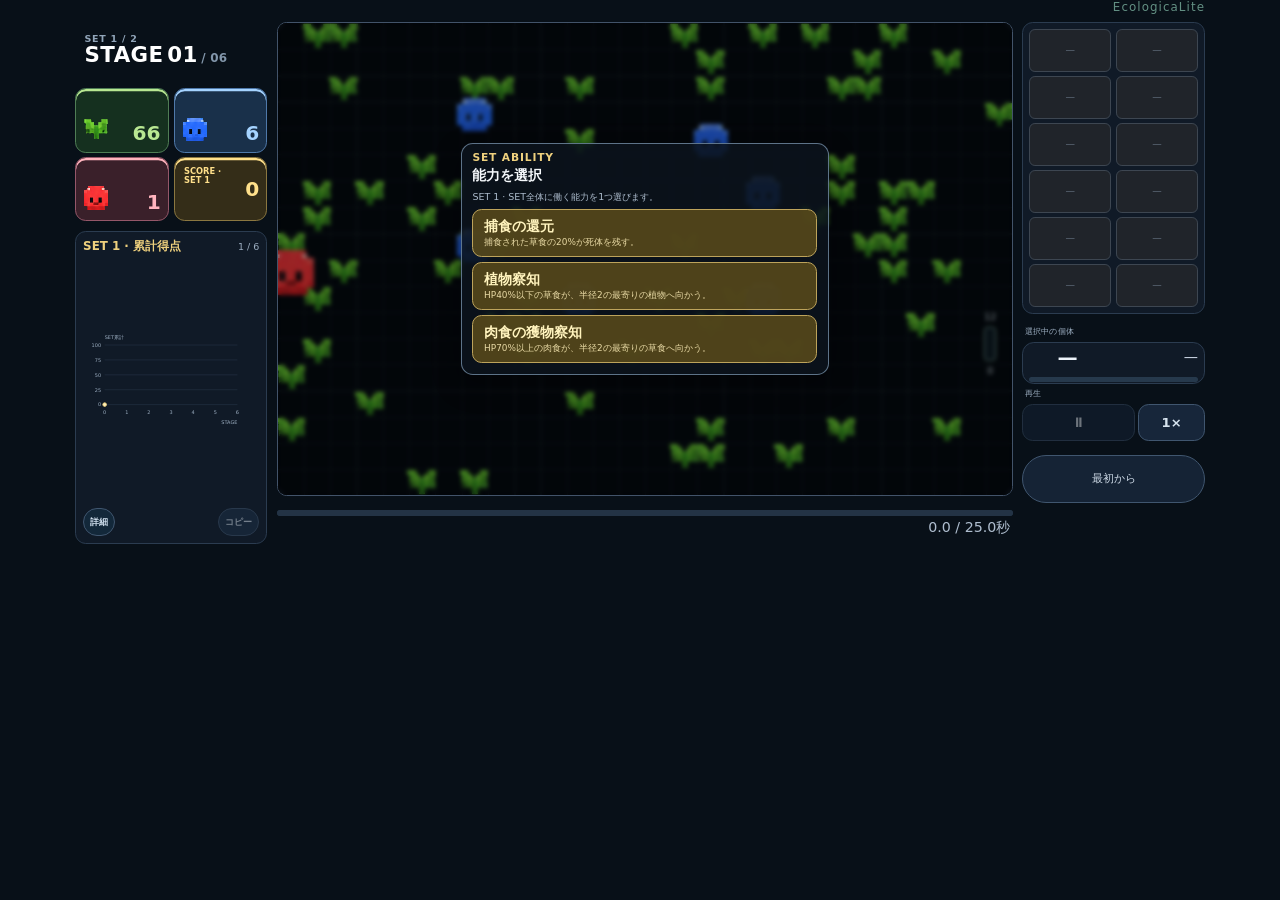
==== commit 04dcdfd9: "Reconcile recovered v1R with verified mobile UI and game features" ====
--- a/index.html
+++ b/index.html
@@ -1,5 +1,14 @@
 <!doctype html>
-<html lang="ja"><head><meta charset="utf-8"><meta name="viewport" content="width=device-width,initial-scale=1"><meta name="robots" content="noindex,nofollow,noarchive"><meta name="referrer" content="no-referrer"><title>EcologicaLite</title>
+<!--
+RESTORED BUILD 2026-09-06
+Baseline: Library v1r-ui-functional-candidate-20260901-v2.html
+Target specification: Google Doc "EcologicaLite v1R｜復元用記録"
+Historical note: the original repository was inaccessible during the September reconstruction; it was recovered in October.
+Merged after direct comparison with original commit 9419f980e8718145c2402fc867338acda8f839dc; game mechanics remain unchanged.
+UI text pass 2026-09-07: restored ABILITY headings + concise ability cards; selective SCORE labeling only.
+-->
+
+<html lang="ja"><head><meta charset="utf-8"><meta name="viewport" content="width=device-width,initial-scale=1"><meta name="robots" content="noindex,nofollow,noarchive"><meta name="referrer" content="no-referrer"><title>EcologicaLite v1R</title>
 <!-- EDIT ZONE: styles. Keep element ids and data-speed wiring intact. -->
 <style id="v1r-styles">
 :root{
@@ -333,7 +342,7 @@
   border-radius:10px;
   margin-bottom:20px
 }
-@media(max-width:850px){
+@media (orientation:portrait){
   .layout{
     grid-template-columns:1fr
   }
@@ -360,7 +369,7 @@
     padding:12px
   }
 }
-@media(max-width:560px){
+@media (orientation:portrait){
   #choices{
     grid-template-columns:1fr
   }
@@ -448,7 +457,7 @@
   align-items:center;
   gap:3px
 }
-#activity-meter{
+#activity-meter,.test-activity-meter{
   position:relative;
   width:10px;
   height:29px;
@@ -457,7 +466,7 @@
   background:#0e1820;
   overflow:hidden
 }
-#activity-fill{
+#activity-fill,.test-activity-fill{
   position:absolute;
   bottom:0;
   left:0;
@@ -542,14 +551,14 @@
   color:#efd17e;
   margin:0 0 4px
 }
-#score-graph{
+#score-graph,#test-score-graph{
   display:block;
   width:100%;
   height:auto;
   overflow:visible;
   font-variant-numeric:tabular-nums
 }
-#score-graph text{
+#score-graph text,#test-score-graph text{
   fill:var(--muted);
   font-size:11px
 }
@@ -656,7 +665,7 @@
   color:#ffe39a;
   overflow-wrap:anywhere
 }
-@media(max-width:560px){
+@media (orientation:portrait){
   :root .stats{
     grid-template-columns:repeat(4,minmax(0,1fr)) 45px;
     gap:4px
@@ -670,7 +679,7 @@
 }
 /* Phone layout: population, board, then controls/details;
 no separate mobile game. */
-@media(max-width:560px){
+@media (orientation:portrait){
   header{
     flex-wrap:wrap;
     gap:12px
@@ -726,7 +735,7 @@
   overflow-x:hidden;
 }
 
-@media (max-width:900px){
+@media (orientation:portrait){
   .wrap{
     width:100%;
     max-width:none;
@@ -860,7 +869,7 @@
   :root .stats .activity-card>span{
     font-size:8px;
   }
-  #activity-meter{
+  #activity-meter,.test-activity-meter{
     width:9px;
     height:23px;
   }
@@ -1031,7 +1040,7 @@
     margin-bottom:3px;
     font-size:11px;
   }
-  #score-graph{
+  #score-graph,#test-score-graph{
     max-height:145px;
   }
   .score-details summary{
@@ -1079,7 +1088,7 @@
   }
 }
 
-@media (max-width:430px){
+@media (orientation:portrait){
   .wrap{
     padding-left:6px;
     padding-right:6px;
@@ -1171,8 +1180,10 @@
 }
 
 </style>
-<style id="base-responsive-styles">
+<style id="chat-layout-batch-20260901">
+/* Layout-review pass: display only. Keeps simulation rules/RNG untouched. */
 :root{--board-ratio:1.5555556}
+.layout-preview-controls{display:none}
 .stats{grid-template-columns:repeat(4,minmax(0,1fr))!important}
 .canvasbox{
   position:relative;
@@ -1190,6 +1201,7 @@
   right:6px;
   top:50%;
   transform:translateY(-50%);
+  pointer-events:none;
   width:26px;
   min-height:76px;
   padding:5px 3px;
@@ -1259,8 +1271,29 @@
 }
 .ability-overlay .choice em{display:none}
 .canvasbox:has(.ability-overlay section:not([hidden]))>.activity-card{opacity:0;pointer-events:none}
-
-@media (max-width:900px){
+body[data-layout-preview="game"] .ability-overlay{display:none!important}
+
+@media (orientation:portrait){
+  .layout-preview-controls{
+    display:flex;
+    align-items:center;
+    justify-content:flex-end;
+    gap:5px;
+    margin:-2px 2px 7px;
+    font-size:9px;
+    color:var(--muted);
+  }
+  .layout-preview-controls>span{margin-right:auto}
+  .layout-preview-controls button{
+    min-height:30px;
+    padding:4px 9px;
+    border-radius:999px;
+    font-size:10px;
+  }
+  .layout-preview-controls button[aria-pressed="true"]{
+    background:#245443;
+    border-color:#69a890;
+  }
 
   .board-head{display:none}
   :root .stats,
@@ -1338,7 +1371,7 @@
 
   .score-panel{margin:0!important}
   .score-panel h2{font-size:12px}
-  #score-graph{max-height:128px}
+  #score-graph,#test-score-graph{max-height:128px}
 
   .ability-overlay{padding:6px}
   .ability-overlay>section{padding:7px}
@@ -1349,7 +1382,7 @@
   .ability-overlay .choice span{font-size:8px}
 }
 
-@media (max-width:430px){
+@media (orientation:portrait){
   :root .stats,.stats{grid-auto-rows:47px}
   :root .stats>div,.stats>div{height:47px;min-height:47px!important}
   :root .stats>div:not(.activity-card)>strong{font-size:19px!important;margin-top:6px!important}
@@ -1399,7 +1432,7 @@
 .board-shell{border:1px solid var(--line);border-radius:15px;background:var(--panel);padding:8px}.board{position:relative;width:100%;aspect-ratio:28/18;overflow:hidden;border:1px solid #425369;border-radius:10px;background-color:#02070b;background-image:linear-gradient(rgba(67,86,105,.18) 1px,transparent 1px),linear-gradient(90deg,rgba(67,86,105,.18) 1px,transparent 1px);background-size:3.57% 5.56%}.ent{position:absolute;display:block;transform:translate(-50%,-50%);background-size:contain;background-repeat:no-repeat;background-position:center;image-rendering:pixelated;pointer-events:none}.plant-ent{width:4.2%;height:6.5%;background-image:var(--plant-img)}.herb-ent{width:5.3%;height:8.3%;background-image:var(--herb-img)}.carn-ent{width:6.8%;height:10.6%;background-image:var(--carn-img)}
 .activity{position:absolute;right:6px;top:50%;transform:translateY(-50%);z-index:5;width:28px;padding:5px 4px;border:1px solid rgba(153,217,191,.55);border-radius:8px;background:rgba(8,17,24,.86);text-align:center}.activity b{display:block;font-size:8px;color:#b9d8cd;margin-bottom:4px}.meter{position:relative;width:8px;height:46px;margin:auto;border:1px solid #80a99b;border-radius:3px;overflow:hidden;background:#0c1820}.meter i{position:absolute;left:0;right:0;bottom:0;height:42%;background:var(--mint)}.activity small{display:block;margin-top:3px;font-size:8px;color:#c9d6de}
 .overlay{position:absolute;inset:0;z-index:10;padding:7px;background:rgba(3,7,11,.82);display:none}#view-select:checked~.app .overlay{display:flex}.overlay-inner{width:100%;height:100%;padding:8px;border:1px solid #60768f;border-radius:10px;background:rgba(14,22,32,.96);overflow:hidden}.overlay h2{font-size:14px;margin:0 0 5px}.choices{display:grid;gap:5px}.choice{min-height:54px;padding:7px 9px;border:1px solid #40566f;border-radius:8px;background:#142131}.choice strong{display:block;font-size:12px;margin-bottom:2px}.choice p{margin:0;color:#aebdce;font-size:9px;line-height:1.3}
-.timeblock{padding:8px 0 2px}.bar{height:6px;border-radius:999px;background:#23374b;overflow:hidden}.bar i{display:block;width:38%;height:100%;background:var(--mint)}.time{text-align:center;color:#aebdce;font-size:12px;margin-top:5px}.speed{display:flex;align-items:center;gap:7px;padding:6px 0 2px}.speed span{font-size:12px;color:var(--muted);margin-right:2px}.speed b{min-width:54px;text-align:center;padding:9px 10px;border:1px solid #40566f;border-radius:10px;background:#17263a;font-size:13px;font-weight:500}.speed b.active{background:#245443;border-color:#75b59c}.below{margin-top:10px;display:grid;gap:9px}.panel{border:1px solid var(--line);border-radius:12px;background:var(--panel);padding:10px}.panelhead{display:flex;align-items:baseline;justify-content:space-between;gap:8px;margin-bottom:6px}.panelhead strong{font-size:13px;color:var(--gold)}.panelhead span{font-size:10px;color:var(--muted)}.graph{width:100%;height:auto;display:block}.info-row{display:grid;grid-template-columns:1fr 1fr;gap:7px}.mini{min-height:74px}.mini .title{font-size:10px;color:var(--muted);margin-bottom:5px}.mini strong{font-size:13px}.chips{display:flex;flex-wrap:wrap;gap:5px;margin-top:5px}.chip{font-size:9px;padding:4px 6px;border:1px solid #40566f;border-radius:999px;background:#152335;color:#cbd7e4}.note{font-size:10px;color:#7f94a9;text-align:center;padding:5px 0 0}@media(max-width:420px){.app{padding-left:8px;padding-right:8px}.stage{font-size:10px}.card{height:64px}.card .num{font-size:26px}.modebar label{padding:0 12px}}
+.timeblock{padding:8px 0 2px}.bar{height:6px;border-radius:999px;background:#23374b;overflow:hidden}.bar i{display:block;width:38%;height:100%;background:var(--mint)}.time{text-align:center;color:#aebdce;font-size:12px;margin-top:5px}.speed{display:flex;align-items:center;gap:7px;padding:6px 0 2px}.speed span{font-size:12px;color:var(--muted);margin-right:2px}.speed b{min-width:54px;text-align:center;padding:9px 10px;border:1px solid #40566f;border-radius:10px;background:#17263a;font-size:13px;font-weight:500}.speed b.active{background:#245443;border-color:#75b59c}.below{margin-top:10px;display:grid;gap:9px}.panel{border:1px solid var(--line);border-radius:12px;background:var(--panel);padding:10px}.panelhead{display:flex;align-items:baseline;justify-content:space-between;gap:8px;margin-bottom:6px}.panelhead strong{font-size:13px;color:var(--gold)}.panelhead span{font-size:10px;color:var(--muted)}.graph{width:100%;height:auto;display:block}.info-row{display:grid;grid-template-columns:1fr 1fr;gap:7px}.mini{min-height:74px}.mini .title{font-size:10px;color:var(--muted);margin-bottom:5px}.mini strong{font-size:13px}.chips{display:flex;flex-wrap:wrap;gap:5px;margin-top:5px}.chip{font-size:9px;padding:4px 6px;border:1px solid #40566f;border-radius:999px;background:#152335;color:#cbd7e4}.note{font-size:10px;color:#7f94a9;text-align:center;padding:5px 0 0}@media (orientation:portrait){.app{padding-left:8px;padding-right:8px}.stage{font-size:10px}.card{height:64px}.card .num{font-size:26px}.modebar label{padding:0 12px}}
 
 </style>
 <style id="integrated-layout-review-v2">
@@ -1408,9 +1441,9 @@
 .cards{gap:5px;margin:2px 0 6px}.card{height:45px;padding:5px 8px;border-radius:9px;box-shadow:inset 0 2px 0 var(--accent)}.card .ico{left:9px;bottom:7px;width:27px;height:27px}.card .num{right:9px;bottom:7px;font-size:24px}.card.score .label{font-size:9px}.card.score .num{font-size:22px}.board-shell{padding:5px;border-radius:12px}.board{border-radius:8px}
 .activity{right:4px;width:14px;padding:0;border:0;background:transparent;border-radius:0}.activity b,.activity small{display:none}.meter{width:7px;height:48px;border-color:rgba(153,217,191,.72);background:rgba(4,10,14,.22);box-shadow:0 0 0 1px rgba(0,0,0,.18)}
 .timeblock{padding:5px 0 0}.bar{height:5px}.time{font-size:10px;margin-top:3px}.speed{padding:4px 0 0;gap:5px}.speed span{font-size:10px}.speed b{min-width:46px;padding:6px 8px;border-radius:8px;font-size:11px}
-.below.compact-below{display:grid;grid-template-columns:1fr 1fr;gap:6px;margin-top:6px;align-items:stretch}.panel{padding:7px;border-radius:9px}.graph-panel{min-width:0}.panelhead{margin-bottom:2px}.panelhead strong{font-size:10px}.panelhead span{font-size:8px}.graph{height:104px}.right-stack{display:grid;grid-template-rows:minmax(34px,1fr) minmax(100px,3fr);gap:5px;min-width:0}.hp-panel{display:flex;flex-direction:column;justify-content:center;min-height:0}.hp-panel .title{font-size:8px;color:var(--muted);margin-bottom:2px}.hp-line{display:flex;align-items:baseline;justify-content:space-between;gap:5px;white-space:nowrap}.hp-line strong{font-size:10px}.hp-line span{font-size:8px;color:#cbd7e4}.abilities-panel{min-height:0}.ability-columns{display:grid;grid-template-columns:1fr 1fr;gap:4px;height:100%}.ability-set{min-width:0}.set-label{font-size:7px;color:var(--muted);text-align:center;margin-bottom:3px}.set-ability{font-size:8px;line-height:1.15;text-align:center;padding:5px 3px;border-radius:7px;background:#5b4d20;border:1px solid #bda35b;color:#ffe89b;white-space:nowrap;overflow:hidden;text-overflow:ellipsis}.set-ability.empty{background:#20242a;border-color:#3d4651;color:#788696}.normal-abilities{display:grid;gap:3px;margin-top:4px}.normal-abilities span{display:block;font-size:7px;line-height:1.15;padding:4px 3px;border:1px solid #40566f;border-radius:5px;background:#152335;color:#cbd7e4;white-space:nowrap;overflow:hidden;text-overflow:ellipsis}.muted-list span{opacity:.45;text-align:center}.ability-item{position:relative;outline:none}.ability-item:hover::after,.ability-item:focus::after{content:attr(data-tip);position:absolute;z-index:30;left:50%;bottom:calc(100% + 5px);transform:translateX(-50%);width:160px;max-width:70vw;padding:7px 8px;border:1px solid #617892;border-radius:7px;background:#101a27;color:#edf4fb;font-size:9px;line-height:1.35;white-space:normal;box-shadow:0 8px 24px rgba(0,0,0,.35)}
+.below.compact-below{display:grid;grid-template-columns:1fr 1fr;gap:6px;margin-top:6px;align-items:stretch}.panel{padding:7px;border-radius:9px}.graph-panel{min-width:0}.panelhead{margin-bottom:2px}.panelhead strong{font-size:10px}.panelhead span{font-size:8px}.graph{height:104px}.right-stack{display:grid;grid-template-rows:minmax(34px,1fr) minmax(100px,3fr);gap:5px;min-width:0}.hp-panel{display:flex;flex-direction:column;justify-content:center;min-height:0}.hp-panel .title{font-size:8px;color:var(--muted);margin-bottom:2px}.hp-line{display:flex;align-items:baseline;justify-content:space-between;gap:5px;white-space:nowrap}.hp-line strong{font-size:10px}.hp-line span{font-size:8px;color:#cbd7e4}.abilities-panel{min-height:0}.ability-columns{display:grid;grid-template-columns:1fr 1fr;gap:4px;height:100%}.ability-set{min-width:0}.set-label{font-size:7px;color:var(--muted);text-align:center;margin-bottom:3px}.set-ability{font-size:8px;line-height:1.15;text-align:center;padding:5px 3px;border-radius:7px;background:#5b4d20;border:1px solid #bda35b;color:#ffe89b;white-space:nowrap;overflow:hidden;text-overflow:ellipsis}.set-ability.empty{background:#20242a;border-color:#3d4651;color:#788696}.normal-abilities{display:grid;gap:3px;margin-top:4px}.normal-abilities span{display:block;font-size:7px;line-height:1.15;padding:4px 3px;border:1px solid #40566f;border-radius:5px;background:#152335;color:#cbd7e4;white-space:nowrap;overflow:hidden;text-overflow:ellipsis}.muted-list span{opacity:.45;text-align:center}.ability-item{position:relative;outline:none}
 .note{display:none}.overlay{padding:5px}.overlay-inner{padding:6px}.overlay h2{font-size:12px;margin-bottom:4px}.choice{min-height:48px;padding:6px 7px}.choice strong{font-size:11px}.choice p{font-size:8px}
-@media(max-width:390px){.app{padding-left:6px;padding-right:6px}.stage{font-size:10px}.card{height:42px}.card .ico{width:25px;height:25px}.card .num{font-size:22px}.graph{height:96px}.right-stack{grid-template-rows:minmax(32px,1fr) minmax(92px,3fr)}.set-ability{font-size:7px}.normal-abilities span{font-size:6.8px}}
+@media (orientation:portrait){.app{padding-left:6px;padding-right:6px}.stage{font-size:10px}.card{height:42px}.card .ico{width:25px;height:25px}.card .num{font-size:22px}.graph{height:96px}.right-stack{grid-template-rows:minmax(32px,1fr) minmax(92px,3fr)}.set-ability{font-size:7px}.normal-abilities span{font-size:6.8px}}
 
 </style>
 <style id="integrated-layout-review-v3">
@@ -1419,7 +1452,7 @@
 .stage{display:flex;flex-direction:column;align-items:flex-start;justify-content:center;gap:0;border-radius:9px;padding:4px 8px;line-height:1.05;letter-spacing:0;background:#111c29}
 .stage span{font-size:8px;color:#91a5b9;font-weight:700;letter-spacing:.08em}
 .stage strong{font-size:18px;line-height:1.05;color:#fff;font-weight:850;letter-spacing:.035em}
-@media(max-width:390px){.stage strong{font-size:17px}}
+@media (orientation:portrait){.stage strong{font-size:17px}}
 
 /* Keep the box garden visible during ability choice. */
 .overlay{padding:0;background:rgba(2,6,10,.38);align-items:center;justify-content:center}
@@ -1438,7 +1471,7 @@
 .below.compact-below{grid-template-columns:1fr 1fr}.abilities-panel{height:100%;min-width:0}.ability-columns{height:100%}
 .graph-panel,.abilities-panel{min-height:126px}
 .graph{height:106px}
-@media(max-width:390px){.speed-row{grid-template-columns:minmax(0,1.35fr) minmax(102px,.9fr);gap:4px}.hp-compact{padding:3px 5px}.graph-panel,.abilities-panel{min-height:118px}.graph{height:98px}.overlay-inner{width:80%;padding:7px 8px}.choice{padding:5px 6px}.choice strong{font-size:9.5px}.choice p{font-size:7px}}
+@media (orientation:portrait){.speed-row{grid-template-columns:minmax(0,1.35fr) minmax(102px,.9fr);gap:4px}.hp-compact{padding:3px 5px}.graph-panel,.abilities-panel{min-height:118px}.graph{height:98px}.overlay-inner{width:80%;padding:7px 8px}.choice{padding:5px 6px}.choice strong{font-size:9.5px}.choice p{font-size:7px}}
 
 </style>
 <style id="integrated-layout-review-v4">
@@ -1466,7 +1499,7 @@
 .overlay.set-selection .choice,.choice.set-choice{background:rgba(88,73,27,.88);border-color:#bda35b;color:#fff3bd}
 .overlay.set-selection .choice p,.choice.set-choice p{color:#eadba6}
 
-@media(max-width:390px){
+@media (orientation:portrait){
   .control-meta{min-height:17px;margin-top:2px}
   .control-meta .time{font-size:9px}
   .speed-title{top:4px;font-size:7.5px}
@@ -1504,7 +1537,7 @@
 .hp-species.herb-icon{background-image:var(--herb-img)}
 .hp-species.plant-icon{background-image:var(--plant-img)}
 .hp-species.carn-icon{background-image:var(--carn-img)}
-@media(max-width:390px){
+@media (orientation:portrait){
   .brand{font-size:10px}
   .cards{gap:4px}
   .card{height:50px;padding:5px 7px}
@@ -1541,7 +1574,7 @@
 .bottom-modebar span{margin-right:4px;font-size:9px;white-space:nowrap}
 .bottom-modebar label{min-height:28px;padding:0 10px;font-size:11px}
 .note{padding-top:4px}
-@media(max-width:390px){
+@media (orientation:portrait){
   .speed-wrap,.hp-wrap{row-gap:4px}
   .speed-head,.hp-head{font-size:8px}
   .speed{height:42px}
@@ -1570,7 +1603,7 @@
 .graph-actions{display:grid;grid-template-columns:1fr 1fr;gap:6px;margin-top:8px}
 .graph-actions button{min-width:0;height:32px;padding:0 8px;border:1px solid #40566f;border-radius:9px;background:#152335;color:#d8e4f0;font-size:11px;font-weight:600}
 .graph-actions button:last-child{background:#1d3148}
-@media(max-width:390px){
+@media (orientation:portrait){
   .brand{margin-top:7px;padding-bottom:1px}
   .activity{top:63%;width:21px;gap:3px;padding:4px 2px}
   .activity .meter{height:54px}
@@ -1590,7 +1623,7 @@
 .hp-compact{padding-left:7px;padding-right:7px}
 .hp-compact strong{gap:4px;font-size:17px}
 .hp-compact em{font-size:12px}
-@media(max-width:390px){
+@media (orientation:portrait){
   .activity{top:69%}
   .control-meta .time{padding-right:1px}
   .speed-row{grid-template-columns:minmax(0,1.13fr) minmax(0,.87fr);gap:5px}
@@ -1606,7 +1639,7 @@
 .control-meta{margin-top:4px}
 .speed-row{padding-top:3px}
 .speed-wrap,.hp-wrap{row-gap:4px}
-@media(max-width:390px){
+@media (orientation:portrait){
   .control-meta{margin-top:3px}
   .speed-row{padding-top:2px}
   .speed-wrap,.hp-wrap{row-gap:3px}
@@ -1620,7 +1653,7 @@
 .graph-actions button{min-width:0;height:26px;padding:0 9px;border:1px solid #40566f;border-radius:999px;background:#152335;color:#d8e4f0;font-size:10px;font-weight:600;white-space:nowrap}
 .graph-actions .graph-detail{margin-right:auto;padding:0 10px;background:#13283a;color:#cddceb}
 .graph-actions button:last-child{background:#1d3148}
-@media(max-width:390px){
+@media (orientation:portrait){
   .graph-actions{gap:4px;margin-top:6px}
   .graph-actions button{height:24px;padding:0 8px;font-size:9px}
   .graph-actions .graph-detail{padding:0 9px}
@@ -1634,7 +1667,7 @@
 .graph-actions button{min-width:0;height:24px;padding:0 8px;border:1px solid #40566f;border-radius:999px;background:#152335;color:#d8e4f0;font-size:9px;font-weight:600;line-height:1;white-space:nowrap;flex:0 0 auto}
 .graph-actions .graph-detail{margin-right:auto;padding:0 10px;background:#13283a;color:#cddceb}
 .graph-actions button:last-child{background:#1d3148}
-@media(max-width:390px){
+@media (orientation:portrait){
   .graph-actions{gap:3px;margin-top:6px}
   .graph-actions button{height:23px;padding:0 7px;font-size:8.5px}
   .graph-actions .graph-detail{padding:0 9px}
@@ -1644,7 +1677,7 @@
 <style id="integrated-layout-review-pc-v1">
 
 /* PC layout: keep the mobile layout untouched; move the former bottom info to the right of the board. */
-@media (min-width: 640px){
+@media (orientation:landscape){
   .app{
     max-width:1180px;
     display:grid;
@@ -1716,7 +1749,7 @@
   }
 }
 
-@media (min-width: 960px){
+@media (orientation:landscape){
   .app{
     grid-template-columns:minmax(0,1fr) 320px;
     column-gap:14px;
@@ -1728,7 +1761,7 @@
 
 .pc-headrow{display:contents}
 
-@media (min-width:640px){
+@media (orientation:landscape){
   .app{
     max-width:1180px;
     display:grid;
@@ -1832,7 +1865,7 @@
   }
 }
 
-@media (min-width:960px){
+@media (orientation:landscape){
   .app{
     grid-template-columns:minmax(0,1fr) 320px;
     column-gap:14px;
@@ -1847,7 +1880,7 @@
 <style id="integrated-layout-review-pc-v3">
 
 /* PC header: four status cards + stage + title on one row. */
-@media (min-width:640px){
+@media (orientation:landscape){
   .pc-headrow{
     grid-column:1 / -1;
     grid-row:1;
@@ -1892,7 +1925,7 @@
   }
 }
 
-@media (min-width:960px){
+@media (orientation:landscape){
   .pc-headrow{
     grid-template-columns:
       repeat(4,minmax(0,1fr))
@@ -1906,7 +1939,7 @@
 <style id="integrated-layout-review-pc-v4">
 
 /* Small PC polish: tighter header balance and less dead space in the right column. */
-@media (min-width:640px){
+@media (orientation:landscape){
   .app{
     padding-top:6px;
   }
@@ -1953,7 +1986,7 @@
   }
 }
 
-@media (min-width:960px){
+@media (orientation:landscape){
   .pc-headrow{
     grid-template-columns:
       repeat(4,minmax(0,1fr))
@@ -1967,7 +2000,7 @@
 <style id="integrated-layout-review-pc-v5">
 
 /* PC width tune: slightly narrower right column, tighter count cards, wider stage. */
-@media (min-width:640px){
+@media (orientation:landscape){
   .app{
     grid-template-columns:minmax(0,1fr) 275px;
     column-gap:11px;
@@ -2002,7 +2035,7 @@
   }
 }
 
-@media (min-width:960px){
+@media (orientation:landscape){
   .app{
     grid-template-columns:minmax(0,1fr) 290px;
     column-gap:12px;
@@ -2024,7 +2057,7 @@
 <style id="integrated-layout-review-pc-v6">
 
 /* Further PC width reduction: narrower right rail and narrower population cards. */
-@media (min-width:640px){
+@media (orientation:landscape){
   .app{
     grid-template-columns:minmax(0,1fr) 245px;
     column-gap:10px;
@@ -2061,7 +2094,7 @@
   }
 }
 
-@media (min-width:960px){
+@media (orientation:landscape){
   .app{
     grid-template-columns:minmax(0,1fr) 260px;
     column-gap:11px;
@@ -2106,7 +2139,6 @@
 .overlay .choice em{display:none}
 .speed button{display:flex;align-items:center;justify-content:center;width:100%;height:100%;min-width:0;padding:0;border:1px solid #40566f;border-radius:9px;background:#17263a;color:var(--text);font-size:13px;line-height:1}
 .speed button[aria-pressed="true"]{background:#245443;border-color:#75b59c}
-.playback-compact{height:44px;display:grid;grid-template-columns:1.35fr .8fr;gap:5px}.playback-compact button{min-width:0;height:44px;padding:0;border:1px solid #40566f;border-radius:9px;background:#17263a;color:#e8f0f7;font-size:16px;font-weight:750;line-height:1;touch-action:manipulation}.playback-compact button:last-child{font-size:12px;color:#d7e4ef}.playback-compact button.is-paused{background:#245443;border-color:#75b59c}.playback-compact button:disabled{opacity:.45;cursor:default}
 .hp-compact{position:relative}
 .hp-compact button#unpin{position:absolute;inset:0;opacity:0;width:100%;height:100%;padding:0;border:0;cursor:pointer}
 #animal-id{display:flex;align-items:center;gap:4px;font-size:17px;font-weight:800;white-space:nowrap}
@@ -2124,7 +2156,7 @@
 .graph-panel text{fill:var(--muted);font-size:11px}
 #score-panel.graph-panel{order:0!important}
 .below.compact-below .abilities-panel{order:0!important}
-@media(min-width:640px){.below.compact-below .abilities-panel{order:1!important}#score-panel.graph-panel{order:2!important}}
+@media (orientation:landscape){.below.compact-below .abilities-panel{order:1!important}#score-panel.graph-panel{order:2!important}}
 .graph-panel{position:relative}
 .graph-detail-overlay{position:absolute;inset:4px;z-index:40;padding:4px;border-radius:8px;background:rgba(7,13,20,.88);backdrop-filter:blur(2px)}
 .graph-detail-card{height:100%;padding:7px;border:1px solid #526a83;border-radius:8px;background:rgba(14,22,32,.97);overflow:auto;overscroll-behavior:contain}
@@ -2136,119 +2168,539 @@
 .graph-detail-content th:first-child,.graph-detail-content td:first-child{text-align:left}
 .graph-detail-content thead th{color:#91a5b9;font-weight:650}
 .graph-detail-note{margin:5px 1px 0;color:#8194a7;font-size:7.5px;line-height:1.35}
+.stage-detail-list{display:grid;gap:5px}
+.stage-detail-item{padding:6px;border:1px solid #2d4257;border-radius:7px;background:#0d1824}
+.stage-detail-title{display:flex;align-items:baseline;justify-content:space-between;gap:8px;margin-bottom:4px}
+.stage-detail-title strong{font-size:9px;color:#e8d089}.stage-detail-title span{font-size:9px;font-weight:750;color:#e9f1f8}
+.stage-detail-grid{display:grid;grid-template-columns:auto minmax(0,1fr);gap:2px 7px}
+.stage-detail-grid dt{color:#8195a9;font-size:7.5px;white-space:nowrap}.stage-detail-grid dd{margin:0;color:#d9e4ef;font-size:7.5px;line-height:1.3;text-align:right;font-variant-numeric:tabular-nums}
+@media (orientation:portrait){.stage-detail-item{padding:5px}.stage-detail-grid dt,.stage-detail-grid dd{font-size:7px}}
 #stage-score-details{display:none!important}
 #owned{display:none!important}
-.ability-item.tap-tip::after{content:attr(data-tip);position:absolute;z-index:30;left:50%;bottom:calc(100% + 5px);transform:translateX(-50%);width:160px;max-width:70vw;padding:7px 8px;border:1px solid #617892;border-radius:7px;background:#101a27;color:#edf4fb;font-size:9px;line-height:1.35;white-space:normal;box-shadow:0 8px 24px rgba(0,0,0,.35)}
-.ability-item[data-tip=""]:hover::after,.ability-item[data-tip=""]:focus::after,.ability-item[data-tip=""].tap-tip::after{display:none}
+.ability-popover{position:fixed;z-index:180;max-width:min(250px,calc(100vw - 16px));padding:8px 9px;border:1px solid #617892;border-radius:8px;background:#101a27;color:#edf4fb;font-size:10px;line-height:1.4;white-space:normal;box-shadow:0 10px 28px rgba(0,0,0,.45);pointer-events:none}
+.ability-popover[hidden]{display:none!important}
+.ability-item{touch-action:manipulation}
 .brand-button{appearance:none;border:0!important;background:transparent!important;padding:0 3px 6px!important;border-radius:0!important;font:inherit;cursor:pointer}
 .brand-button:hover,.brand-button:focus-visible{color:#b7f1da;background:transparent!important;outline:none;text-decoration:underline;text-underline-offset:3px}
 .spec-overlay{position:fixed;inset:0;z-index:100;display:flex;align-items:center;justify-content:center;padding:max(12px,env(safe-area-inset-top)) 10px max(12px,env(safe-area-inset-bottom));background:rgba(3,8,13,.82);backdrop-filter:blur(4px)}
 .spec-card{width:min(760px,100%);max-height:92vh;padding:12px;border:1px solid #526a83;border-radius:13px;background:#101a27;box-shadow:0 18px 50px rgba(0,0,0,.45);overflow:auto;overscroll-behavior:contain}
 .spec-head{position:sticky;top:-12px;z-index:2;display:flex;align-items:center;justify-content:space-between;gap:10px;margin:-12px -12px 8px;padding:11px 12px 8px;border-bottom:1px solid #293c50;background:rgba(16,26,39,.98)}
 .spec-head small{display:block;color:#7e94a9;font-size:8px;letter-spacing:.12em}.spec-head h2{margin:1px 0 0;font-size:17px}.spec-head button{width:30px;height:30px;padding:0;border:1px solid #40566f;border-radius:999px;background:#17263a;color:#e4eef7;font-size:18px;line-height:1}
-.spec-section{margin:0 0 10px}.spec-section h3{margin:0 0 5px;color:var(--gold);font-size:11px}.spec-grid{display:grid;grid-template-columns:minmax(0,1fr) auto;gap:3px 10px;margin:0}.spec-grid dt{color:#91a5b9;font-size:9px;line-height:1.35}.spec-grid dd{margin:0;color:#e6edf4;font-size:9px;line-height:1.35;text-align:right;font-variant-numeric:tabular-nums}.spec-formula{margin:4px 0 0;padding:6px 7px;border:1px solid #31475d;border-radius:7px;background:#0c1621;color:#cbd9e6;font-size:8.5px;line-height:1.5}.spec-ability-list{display:grid;grid-template-columns:1fr 1fr;gap:4px}.spec-ability{padding:5px 6px;border:1px solid #31475d;border-radius:6px;background:#132130}.spec-ability strong{display:block;font-size:8.5px}.spec-ability span{display:block;margin-top:2px;color:#91a5b9;font-size:7.5px;line-height:1.3}
-@media(max-width:520px){.spec-card{max-height:94vh;padding:9px}.spec-head{top:-9px;margin:-9px -9px 7px;padding:9px}.spec-head h2{font-size:15px}.spec-ability-list{grid-template-columns:1fr}.spec-grid dt,.spec-grid dd{font-size:8px}}
+.spec-section{margin:0 0 14px}.spec-section h3{margin:0 0 7px;color:var(--gold);font-size:12px}
+.spec-tabs{position:sticky;top:38px;z-index:1;display:grid;grid-template-columns:repeat(3,minmax(0,1fr));gap:4px;margin:0 0 12px;padding:4px;border:1px solid #293c50;border-radius:9px;background:rgba(16,26,39,.97)}
+.spec-tab{min-width:0;height:34px;padding:0 6px;border:1px solid transparent;border-radius:7px;background:transparent;color:#91a5b9;font-size:10.5px;font-weight:750;white-space:nowrap}
+.spec-tab[aria-selected="true"]{border-color:#4f7a69;background:#21463a;color:#ecfff7}
+.spec-panel[hidden]{display:none!important}
+.spec-panel>.spec-section:last-child{margin-bottom:2px}
+.guide-goal{margin:0 0 12px;padding:11px 12px;border:1px solid #4f7a69;border-radius:9px;background:#173127;color:#effff8;font-size:12px;font-weight:750;line-height:1.5}
+.guide-flow-title,.data-group-title{margin:0 0 7px;color:var(--gold);font-size:11px;font-weight:800;letter-spacing:.02em}
+.spec-steps{display:grid;gap:6px;margin:0 0 12px;padding:0;list-style:none;counter-reset:specstep}.spec-steps li{position:relative;padding:8px 9px 8px 34px;border:1px solid #31475d;border-radius:8px;background:#0f1b28;color:#e3edf5;font-size:10.5px;line-height:1.5}.spec-steps li::before{counter-increment:specstep;content:counter(specstep);position:absolute;left:9px;top:8px;width:17px;height:17px;border-radius:999px;background:#245443;color:#ecfff7;font-size:9px;font-weight:800;line-height:17px;text-align:center}
+.guide-note{margin:-4px 0 12px;padding:0 2px;color:#9fb1c2;font-size:9.5px;line-height:1.5}
+.guide-mini-grid{display:grid;grid-template-columns:1fr 1fr;gap:7px}.guide-mini{padding:9px 10px;border:1px solid #31475d;border-radius:8px;background:#132130}.guide-mini strong{display:block;margin-bottom:4px;color:#dce9f3;font-size:10.5px}.guide-mini span{display:block;color:#a9bac9;font-size:9.5px;line-height:1.55}
+.data-group{margin:0 0 14px}.data-card-grid{display:grid;grid-template-columns:repeat(2,minmax(0,1fr));gap:7px}.data-card{margin:0;padding:9px 10px;border:1px solid #31475d;border-radius:8px;background:#101d2a;min-width:0}.data-card.wide{grid-column:1/-1}.data-card h3{margin:0 0 7px;color:var(--gold);font-size:11px}.data-grid{display:grid;grid-template-columns:minmax(0,1fr) auto;gap:5px 10px;margin:0}.data-grid dt{color:#91a5b9;font-size:9.5px;line-height:1.4}.data-grid dd{margin:0;color:#e8eff5;font-size:9.5px;line-height:1.4;text-align:right;font-variant-numeric:tabular-nums;overflow-wrap:anywhere}.spec-grid{display:grid;grid-template-columns:minmax(0,1fr) auto;gap:5px 10px;margin:0}.spec-grid dt{color:#91a5b9;font-size:10px;line-height:1.4}.spec-grid dd{margin:0;color:#e6edf4;font-size:10px;line-height:1.4;text-align:right;font-variant-numeric:tabular-nums;overflow-wrap:anywhere}.spec-formula{margin:7px 0 0;padding:7px 8px;border:1px solid #31475d;border-radius:7px;background:#0c1621;color:#cbd9e6;font-size:9.5px;line-height:1.5}.spec-ability-list{display:grid;grid-template-columns:1fr 1fr;gap:6px}.spec-ability{padding:7px 8px;border:1px solid #31475d;border-radius:7px;background:#132130}.spec-ability strong{display:block;font-size:9.5px}.spec-ability span{display:block;margin-top:3px;color:#a0b1c1;font-size:8.7px;line-height:1.4}
+@media (orientation:portrait){.spec-card{max-height:94vh;padding:9px}.spec-head{top:-9px;margin:-9px -9px 7px;padding:9px}.spec-head h2{font-size:15px}.spec-tab{font-size:10px}.guide-goal{font-size:11.5px}.guide-mini-grid,.data-card-grid,.spec-ability-list{grid-template-columns:1fr}.data-card.wide{grid-column:auto}.spec-steps li{font-size:10px}.data-grid dt,.data-grid dd,.spec-grid dt,.spec-grid dd{font-size:9.5px}.spec-ability strong{font-size:9.5px}.spec-ability span{font-size:9px}}
 .runtime-hidden{display:none!important}
 #error{grid-column:1/-1;margin:0 0 7px;padding:7px 9px;border:1px solid #8d4d58;border-radius:8px;background:#3a1d25;color:#ffd9df;font-size:10px}
-.result-panel{grid-column:1/-1;margin-top:8px;padding:10px;border:1px solid var(--line);border-radius:10px;background:var(--panel)}
-.result-panel h2{margin:0 0 7px;font-size:15px}
-.result-panel .result-score{display:flex;align-items:baseline;justify-content:space-between;gap:10px;padding:8px 0;border-bottom:1px solid var(--line)}
-.result-panel .result-score span{font-size:9px;color:var(--muted)}
-.result-panel .result-score strong{font-size:28px;color:var(--gold)}
-.result-panel .final-set-scores{display:grid;grid-template-columns:1fr 1fr;gap:6px;margin:8px 0}
-.result-panel .final-set-scores>div{padding:7px;border:1px solid var(--line);border-radius:7px}
-.result-panel .final-set-scores span{font-size:8px;color:var(--muted)}
-.result-panel .final-set-scores strong{display:block;text-align:right;font-size:16px}
-.result-panel details{font-size:9px}.result-panel dl{display:grid;grid-template-columns:1fr auto;gap:4px;margin:8px 0}.result-panel dd{margin:0}
-.result-panel .primary{width:100%;height:32px;border:1px solid #50977b;border-radius:8px;background:#245443;color:#eafff6}
+.legacy-result-panel{grid-column:1/-1;margin-top:8px;padding:10px;border:1px solid var(--line);border-radius:10px;background:var(--panel)}
+.legacy-result-panel h2{margin:0 0 7px;font-size:15px}
+.legacy-result-panel .result-score{display:flex;align-items:baseline;justify-content:space-between;gap:10px;padding:8px 0;border-bottom:1px solid var(--line)}
+.legacy-result-panel .result-score span{font-size:9px;color:var(--muted)}
+.legacy-result-panel .result-score strong{font-size:28px;color:var(--gold)}
+.legacy-result-panel .final-set-scores{display:grid;grid-template-columns:1fr 1fr;gap:6px;margin:8px 0}
+.legacy-result-panel .final-set-scores>div{padding:7px;border:1px solid var(--line);border-radius:7px}
+.legacy-result-panel .final-set-scores span{font-size:8px;color:var(--muted)}
+.legacy-result-panel .final-set-scores strong{display:block;text-align:right;font-size:16px}
+.legacy-result-panel details{font-size:9px}.legacy-result-panel dl{display:grid;grid-template-columns:1fr auto;gap:4px;margin:8px 0}.legacy-result-panel dd{margin:0}
+.legacy-result-panel .primary{width:100%;height:32px;padding:0;display:flex;align-items:center;justify-content:center;line-height:1;border:1px solid #50977b;border-radius:8px;background:#245443;color:#eafff6}
 .bottom-runtime-actions{display:flex;justify-content:flex-end;gap:5px;padding:9px 0 0}
 .bottom-runtime-actions button{flex:1;min-width:0;height:30px;padding:0 9px;border:1px solid #40566f;border-radius:999px;background:#152335;color:#cdd9e6;font-size:10px;white-space:nowrap}
 .bottom-runtime-actions #back{width:auto!important;margin:0!important;order:0!important}
-@media(max-width:390px){
-  .playback-compact{height:42px;gap:4px}.playback-compact button{height:42px;font-size:15px}.playback-compact button:last-child{font-size:11px}
+@media (orientation:portrait){
  .speed button{font-size:11px}.overlay .choice span{font-size:7px}#animal-id{font-size:15px}#animal-hp-values{font-size:10.5px}#animal-species{width:18px;height:18px}
 }
 </style>
-<style id="game-ui-styles">
-.ui-context{margin-left:5px;color:#8396aa;font-size:.62em;font-weight:700;letter-spacing:.08em;white-space:nowrap}
-.compact-score-label{font-size:0!important}.compact-score-label::before{content:'得点';font-size:9px}.compact-score-label::after{content:none;display:none}
-#set-summary{display:none!important}.selection-main-row{display:flex;align-items:baseline;gap:7px;margin:1px 0 5px;min-width:0}.selection-stage{margin:0;color:#edf4fb;font-size:12px;font-weight:800;letter-spacing:.05em;line-height:1.15;white-space:nowrap}.selection-main-row h2{margin:0!important;font-size:12px!important;line-height:1.2!important;font-weight:650!important;white-space:nowrap}
-#selection>.overlay-stage,#normal-selection>.overlay-stage,#second-set-selection>.overlay-stage{margin-bottom:2px!important;color:#e8d089!important;font-size:8.5px!important;letter-spacing:.13em!important}
-.overlay .choices .choice{height:56px!important;min-height:56px!important;padding:7px 8px!important;overflow:hidden!important;border-radius:8px!important}.overlay .choices .choice strong{font-size:10.5px!important;line-height:1.2!important;margin:0!important}.overlay .choices .choice span{font-size:7.8px!important;line-height:1.3!important}
-#choices .choice,#second-set-choices .choice{background:#5b4d20!important;border-color:#bda35b!important;box-shadow:inset 0 1px 0 rgba(255,232,155,.2)!important}#choices .choice strong,#second-set-choices .choice strong{color:#ffe89b!important}#choices .choice span,#second-set-choices .choice span{color:#cdbf8f!important}#choices .choice em,#second-set-choices .choice em{display:none!important}
-#normal-choices .choice.ui-normal-choice{display:grid!important;grid-template-columns:minmax(0,1fr) auto!important;column-gap:8px!important;row-gap:3px!important;align-items:baseline!important}#normal-choices .choice.ui-normal-choice strong{grid-column:1;grid-row:1;min-width:0;margin:0!important;white-space:normal}#normal-choices .choice-stack{grid-column:2;grid-row:1;color:#6f8193!important;font-size:7.8px!important;font-weight:600!important;text-align:right;white-space:nowrap}#normal-choices .choice-desc{grid-column:1/-1;grid-row:2;color:#91a2b4!important;font-size:7.8px!important;line-height:1.3}
-.brand{font-size:11px!important;font-weight:800!important;letter-spacing:.08em!important;color:#94d5bd!important;opacity:1!important;text-transform:none!important;text-align:right!important;position:relative!important;top:7px!important;transform:none!important}
-.bottom-runtime-actions{display:grid!important;grid-template-columns:repeat(2,minmax(0,1fr))!important;gap:7px!important;padding-top:9px!important}.bottom-runtime-actions button,.bottom-runtime-actions #back,.bottom-runtime-actions #new-run{box-sizing:border-box!important;width:100%!important;min-width:0!important;height:34px!important;min-height:34px!important;max-height:34px!important;margin:0!important;padding:0 9px!important;border:1px solid #40566f!important;border-radius:999px!important;background:#152335!important;color:#cdd9e6!important;box-shadow:none!important;font-size:10px!important;font-weight:500!important;line-height:32px!important;order:initial!important;appearance:none!important;-webkit-appearance:none!important}.bottom-runtime-actions #back[hidden]+#new-run{grid-column:1/-1}
-.board-shell{position:relative!important}.result-panel.result-overlay-panel{position:absolute!important;inset:8px!important;z-index:80!important;display:flex!important;align-items:center!important;justify-content:center!important;margin:0!important;padding:8px!important;border:0!important;border-radius:12px!important;background:rgba(3,8,13,.42)!important;backdrop-filter:blur(1.6px);-webkit-backdrop-filter:blur(1.6px)}.result-panel.result-overlay-panel[hidden]{display:none!important}.result-panel.result-overlay-panel .result-card{width:min(100%,420px);max-height:100%;overflow:auto;padding:11px 12px;border:1px solid var(--line);border-radius:12px;background:rgba(13,22,32,.96);box-shadow:0 16px 40px rgba(0,0,0,.35)}.result-panel.result-overlay-panel h2{margin:0 0 7px;font-size:17px;line-height:1.25}.result-panel.result-overlay-panel .result-score strong{font-size:30px}#replay{display:none!important}
-#result-details.result-detail-groups{display:block!important;margin:7px 0 2px!important;font-size:9px!important}.result-detail-group{padding:8px 0 2px;border-top:1px solid rgba(93,117,141,.32)}.result-detail-group:first-child{border-top:0;padding-top:2px}.result-detail-group>h3{margin:0 0 6px;color:#edf4fb;font-size:11px;font-weight:800}.result-detail-sub{padding:6px 0 2px;border-top:1px solid rgba(93,117,141,.22)}.result-detail-sub:first-of-type{border-top:0;padding-top:0}.result-detail-sub>h4{margin:0 0 4px;color:#a9d8c8;font-size:9px;font-weight:750}.detail-row{display:grid;grid-template-columns:minmax(0,1fr) auto;gap:8px;align-items:baseline;padding:2px 0}.detail-row span{color:#8fa2b5}.detail-row strong{color:#e3edf6;font-weight:650;text-align:right;font-variant-numeric:tabular-nums}.stage-set-block{padding:5px 0 1px;border-top:1px solid rgba(93,117,141,.18)}.stage-set-block:first-of-type{border-top:0}.stage-set-head{display:flex;justify-content:space-between;align-items:baseline;margin:0 0 3px;color:#e8d089;font-size:8.5px;font-weight:750}.result-panel details[open]>summary{position:sticky;top:-1px;z-index:4;padding:5px 0;background:rgba(13,22,32,.98)}
-#graph-detail-overlay{padding:5px!important;background:rgba(3,7,11,.42)!important}#graph-detail-overlay .graph-detail-card{width:min(96%,340px)!important;max-height:96%!important;height:auto!important;padding:7px!important;background:rgba(14,22,32,.94)!important;overflow:auto!important}#graph-detail-overlay .graph-detail-head{position:sticky!important;top:0!important;z-index:5!important;margin:-2px -2px 5px!important;padding:2px!important;background:rgba(14,22,32,.98)!important}#graph-detail-overlay #graph-detail-close{width:26px!important;height:26px!important;min-width:26px!important;min-height:26px!important;padding:0!important;line-height:24px!important}.graph-detail-table{width:100%;border-collapse:collapse;table-layout:fixed;font-variant-numeric:tabular-nums}.graph-detail-table th,.graph-detail-table td{padding:6px 3px;border-bottom:1px solid rgba(93,117,141,.22);text-align:right;font-size:8px;white-space:nowrap}.graph-detail-table th{color:#7f92a6;font-size:7px;font-weight:650}.graph-detail-table th:first-child,.graph-detail-table td:first-child{text-align:left}.graph-detail-table td:first-child{color:#e8d089;font-weight:700}.graph-detail-table td{color:#dbe6f0}.graph-detail-caption{margin:0 0 5px;color:#8195a9;font-size:7.5px}.graph-detail-empty{padding:14px 8px;color:#8fa2b5;font-size:9px;text-align:center}
-#result-heading{font-size:0!important}#result-heading::after{content:'GAME SET';font-size:17px;line-height:1.25;font-weight:700;letter-spacing:.03em}
-@media(max-width:390px){.result-panel.result-overlay-panel{inset:6px!important;padding:6px!important}.result-panel.result-overlay-panel .result-card{padding:10px}.selection-stage{font-size:11.5px}.bottom-runtime-actions button,.bottom-runtime-actions #back,.bottom-runtime-actions #new-run{height:32px!important;min-height:32px!important;max-height:32px!important;line-height:30px!important}#result-heading::after{font-size:16px}}
+
+<style id="implemented-layout-v6">
+/* Approved mobile hierarchy: STAGE -> counts/score -> board. */
+.top{border-bottom:0}
+.stage{border:0;background:transparent;box-shadow:none;border-radius:0;padding:2px 0}
+.set-label{font-size:9px;font-weight:750;letter-spacing:.09em;color:#a9d8c8;background:transparent;border:0;border-radius:0;padding:1px 0 2px;margin-bottom:4px}
+
+/* Compact playback: one pause/play button + cycling 1x/2x/4x button. */
+.playback-compact{height:44px;display:grid;grid-template-columns:1.35fr .8fr;gap:5px}
+.playback-compact button{min-width:0;height:44px;padding:0;border:1px solid #40566f;border-radius:9px;background:#17263a;color:#e8f0f7;font-size:16px;font-weight:750;line-height:1;touch-action:manipulation}
+.playback-compact button:last-child{font-size:12px;color:#d7e4ef}
+.playback-compact button.is-paused{background:#245443;border-color:#75b59c}
+.playback-compact button:disabled{opacity:.45;cursor:default}
+
+/* Use freed vertical space for graph and acquired abilities. */
+.graph-panel,.abilities-panel{min-height:164px}
+.graph{height:112px}
+
+/* Detail is a translucent overlay on the graph, matching ability selection. */
+.graph-preview-wrap{position:relative;min-height:0}
+.graph-detail-overlay{position:absolute;inset:1px;z-index:40;padding:5px;display:flex;align-items:center;justify-content:center;border-radius:8px;background:rgba(3,7,11,.38);backdrop-filter:blur(1.2px);-webkit-backdrop-filter:blur(1.2px)}
+.graph-detail-card{width:min(92%,300px);height:auto;max-height:94%;padding:7px 8px;border:1px solid rgba(112,137,161,.82);border-radius:9px;background:rgba(14,22,32,.78);box-shadow:0 8px 24px rgba(0,0,0,.28);overflow:auto;overscroll-behavior:contain}
+.graph-detail-head{position:sticky;top:0;z-index:1;margin:-2px -2px 5px;padding:2px;background:rgba(14,22,32,.82)}
+
+/* Restart controls have equal visual weight; confirmation dialog supplies the distinction. */
+.bottom-runtime-actions{display:grid;grid-template-columns:1fr 1fr;gap:7px}
+.bottom-runtime-actions button,.bottom-runtime-actions #back{width:100%!important;min-width:0!important;margin:0!important;order:initial!important}
+
+@media (orientation:portrait){
+  .playback-compact{height:42px;gap:4px}
+  .playback-compact button{height:42px;font-size:15px}
+  .playback-compact button:last-child{font-size:11px}
+  .graph-panel,.abilities-panel{min-height:156px}
+  .graph{height:100px}
+  .bottom-runtime-actions{gap:5px}
+  .graph-detail-card{width:94%;padding:6px 7px}
+}
+
+/* Keep the previously accepted PC one-line order despite mobile DOM order. */
+@media (orientation:landscape){
+  .pc-headrow .card.plant{grid-column:1}
+  .pc-headrow .card.herb{grid-column:2}
+  .pc-headrow .card.carn{grid-column:3}
+  .pc-headrow .card.score{grid-column:4}
+  .pc-headrow .stage{grid-column:5}
+  .pc-headrow .brand{grid-column:6}
+}
 </style>
-<style id="mobile-ui-styles">
-/* Finalized mobile UI. */
-.info-tier{margin-top:8px;padding:8px;border:1px solid var(--line);border-radius:11px;background:var(--panel)}
-.info-tier-head{display:grid;grid-template-columns:26px minmax(0,1fr);gap:7px;align-items:center;margin-bottom:7px}.info-tier-no{display:flex;align-items:center;justify-content:center;width:26px;height:26px;border-radius:8px;background:#172638;color:#99d9bf;font-size:9px;font-weight:900}.info-tier:nth-of-type(2) .info-tier-no{color:#efd17e;background:#302a1a}.info-tier:nth-of-type(3) .info-tier-no{color:#98a9bb;background:#18202a}.info-tier-head h2{margin:0;font-size:12px;line-height:1.2}
-.info-details{border-top:1px solid rgba(78,100,123,.45)}.info-details:first-of-type{border-top:0}.info-details>summary{display:flex;align-items:center;justify-content:space-between;gap:8px;min-height:34px;padding:0 2px;list-style:none;cursor:pointer;color:#e7eef6;font-size:9.5px;font-weight:750}.info-details>summary::-webkit-details-marker{display:none}.info-details>summary::after{content:'＋';color:#7f93a6;font-size:12px;font-weight:500}.info-details[open]>summary::after{content:'−'}.info-content{padding:0 2px 8px}.info-sub{padding:6px 0;border-top:1px solid rgba(78,100,123,.22)}.info-sub:first-child{border-top:0;padding-top:1px}.info-sub h3{margin:0 0 4px;color:#cbd8e5;font-size:8px;line-height:1.25}.info-sub p{margin:0;color:#91a4b7;font-size:7.5px;line-height:1.55}.info-pills{display:flex;flex-wrap:wrap;gap:4px;margin-top:4px}.info-pills span{padding:3px 6px;border:1px solid #354a60;border-radius:999px;background:#12202e;color:#cdd9e5;font-size:7px;line-height:1.1;white-space:nowrap}.info-guide-steps{display:grid;gap:4px;margin-top:4px}.info-guide-step{display:grid;grid-template-columns:18px minmax(0,1fr);gap:6px;align-items:start;padding:5px 6px;border:1px solid #314357;border-radius:7px;background:#0d1823}.info-guide-step b{display:flex;align-items:center;justify-content:center;width:18px;height:18px;border-radius:6px;background:#173027;color:#99d9bf;font-size:7px;line-height:1}.info-guide-step span{color:#cbd8e5;font-size:7.5px;line-height:1.45}.info-stats{display:grid;grid-template-columns:repeat(2,minmax(0,1fr));gap:4px;margin-top:4px}.info-stat{padding:5px 6px;border:1px solid #314357;border-radius:7px;background:#0d1823}.info-stat small{display:block;margin-bottom:2px;color:#8195a8;font-size:6.5px;line-height:1.1}.info-stat strong{display:block;color:#e6eef6;font-size:9px;line-height:1.15;font-variant-numeric:tabular-nums}.info-table{width:100%;border-collapse:collapse;margin-top:3px;font-variant-numeric:tabular-nums}.info-table th,.info-table td{padding:4px 3px;border-bottom:1px solid rgba(78,100,123,.25);font-size:7px;line-height:1.3;text-align:right}.info-table th{color:#8094a8;font-weight:650}.info-table th:first-child,.info-table td:first-child{text-align:left}.info-table td{color:#d5e0ea}
-.selected-species-icon,.selected-hp-bar{display:none!important}.spec-card.game-info-card{width:min(760px,100%);padding:9px}.spec-card.game-info-card .spec-head{top:-9px;margin:-9px -9px 7px;padding:9px}.spec-card.game-info-card .spec-head small{color:#99d9bf}.spec-card.game-info-card .spec-head h2{font-size:18px}.spec-card.game-info-card .spec-head button{width:auto;min-width:48px;height:30px;padding:0 10px;border-radius:999px;font-size:9px;line-height:28px}.spec-card.game-info-card #spec-content{padding-bottom:2px}
-.ability-popover{position:fixed;z-index:180;max-width:min(250px,calc(100vw - 16px));padding:8px 9px;border:1px solid #617892;border-radius:8px;background:#101a27;color:#edf4fb;font-size:10px;line-height:1.4;white-space:normal;box-shadow:0 10px 28px rgba(0,0,0,.45);pointer-events:none}.ability-popover[hidden]{display:none!important}
-@media(max-width:639px){
-  .ability-item.tap-tip::after{display:none!important}.overlay .choices .choice strong{font-size:11.5px!important}.overlay .choices .choice span{font-size:8.8px!important}#normal-choices .choice-stack{font-size:7.8px!important}#normal-choices .choice-desc{font-size:8.8px!important}
-  .speed-row{grid-template-columns:minmax(0,.84fr) minmax(0,1.16fr)!important;gap:7px!important;align-items:stretch!important}.hp-wrap{grid-column:1!important;grid-row:1!important}.speed-wrap{grid-column:2!important;grid-row:1!important}.speed-head,.hp-head{font-size:9px!important}.playback-compact{height:44px!important;grid-template-columns:1.15fr .85fr!important;gap:5px!important}.playback-compact button{height:44px!important;min-height:44px!important}
-  #animal-hp.hp-compact{height:44px!important;min-height:44px!important;padding:5px 7px!important;position:relative!important;display:grid!important;grid-template-columns:30px minmax(0,1fr)!important;grid-template-rows:auto 7px!important;column-gap:8px!important;row-gap:4px!important;align-items:center!important}.selected-species-icon{position:static!important;inset:auto!important;transform:none!important;display:block!important;grid-column:1!important;grid-row:1/3!important;justify-self:center!important;align-self:center!important;width:26px!important;height:26px!important;max-width:26px!important;margin:0!important}.hp-compact #animal-id{grid-column:2;grid-row:1;justify-self:start;min-width:0;font-size:9px!important;line-height:1!important;white-space:nowrap}.hp-compact #animal-id #animal-species{display:none!important}.hp-compact #animal-hp-values{grid-column:2;grid-row:1;justify-self:end;font-size:8px!important;line-height:1!important;white-space:nowrap}.selected-hp-bar{position:relative!important;inset:auto!important;transform:none!important;display:block!important;grid-column:2!important;grid-row:2!important;justify-self:stretch!important;align-self:center!important;width:100%!important;min-width:0!important;height:7px;margin:0!important;border:1px solid #40566f;border-radius:999px;background:#0b141e;overflow:hidden}.selected-hp-bar>i{position:absolute;inset:0 auto 0 0;display:block;height:100%;border-radius:inherit;background:#99d9bf;transition:width .12s linear}
-  .activity .meter{height:66px!important}.below.compact-below{display:grid!important;grid-template-columns:minmax(0,1fr) minmax(0,1fr)!important;gap:6px!important;min-height:252px!important;height:252px!important;align-items:stretch!important}.below.compact-below>.graph-panel{height:252px!important;min-height:252px!important;display:grid!important;grid-template-rows:auto minmax(0,1fr) auto!important}.below.compact-below>.graph-panel #score-graph{width:100%!important;height:100%!important;max-height:none!important;min-height:0!important}.mobile-lower-right{height:252px;display:grid;grid-template-rows:auto minmax(0,1fr);gap:4px;min-width:0}.mobile-lower-right>.abilities-panel{height:auto!important;min-height:0!important;padding:4px 5px!important}.mobile-lower-right .ability-columns{height:auto!important;gap:4px!important}.mobile-lower-right .set-label{display:none!important}.mobile-lower-right .ability-set{display:grid!important;grid-template-rows:repeat(6,25px)!important;gap:3px!important;min-height:0!important}.mobile-lower-right .ability-set>.set-ability,.mobile-lower-right .ability-set>.normal-abilities span{height:25px!important;min-height:25px!important;display:flex!important;align-items:center!important;justify-content:center!important;padding:2px 3px!important}.mobile-lower-right .ability-set>.normal-abilities{display:contents!important;margin:0!important}.mobile-lower-right>.bottom-runtime-actions{height:100%!important;min-height:0!important;display:grid!important;grid-template-columns:1fr!important;grid-template-rows:repeat(2,minmax(0,1fr))!important;gap:3px!important;padding:0!important;margin:0!important}.mobile-lower-right>.bottom-runtime-actions button,.mobile-lower-right>.bottom-runtime-actions #back,.mobile-lower-right>.bottom-runtime-actions #new-run{width:100%!important;height:100%!important;min-height:0!important;max-height:none!important;margin:0!important;padding:0 7px!important;line-height:1!important;font-size:9.5px!important}.mobile-lower-right>.bottom-runtime-actions #back[hidden]+#new-run{grid-row:1/-1!important}
-  .spec-overlay{align-items:stretch!important;padding:max(6px,env(safe-area-inset-top)) 6px max(6px,env(safe-area-inset-bottom))!important}.spec-card.game-info-card{width:100%!important;max-height:none!important;height:100%!important;border-radius:12px!important}.spec-card.game-info-card .spec-head h2{font-size:18px!important}.spec-card.game-info-card .info-tier{padding:10px!important;margin-top:9px!important}.spec-card.game-info-card .info-tier-head{grid-template-columns:30px minmax(0,1fr)!important;gap:9px!important;margin-bottom:8px!important}.spec-card.game-info-card .info-tier-no{width:30px!important;height:30px!important;font-size:11px!important}.spec-card.game-info-card .info-tier-head h2{font-size:15px!important;line-height:1.25!important}.spec-card.game-info-card .info-details>summary{min-height:42px!important;font-size:12px!important;line-height:1.35!important;padding:0 3px!important}.spec-card.game-info-card .info-details>summary::after{font-size:15px!important}.spec-card.game-info-card .info-content{padding:0 3px 10px!important}.spec-card.game-info-card .info-sub{padding:9px 0!important}.spec-card.game-info-card .info-sub h3{margin-bottom:5px!important;font-size:10.5px!important;line-height:1.35!important}.spec-card.game-info-card .info-sub p{font-size:10.5px!important;line-height:1.65!important}.spec-card.game-info-card .info-pills{gap:5px!important;margin-top:6px!important}.spec-card.game-info-card .info-pills span{padding:4px 7px!important;font-size:9.5px!important;line-height:1.2!important}.spec-card.game-info-card .info-guide-steps{gap:6px!important;margin-top:6px!important}.spec-card.game-info-card .info-guide-step{grid-template-columns:23px minmax(0,1fr)!important;gap:8px!important;padding:7px 8px!important}.spec-card.game-info-card .info-guide-step b{width:23px!important;height:23px!important;font-size:9px!important}.spec-card.game-info-card .info-guide-step span{font-size:10px!important;line-height:1.55!important}.spec-card.game-info-card .info-stats{gap:6px!important;margin-top:6px!important}.spec-card.game-info-card .info-stat{padding:7px 8px!important}.spec-card.game-info-card .info-stat small{margin-bottom:3px!important;font-size:9px!important;line-height:1.25!important}.spec-card.game-info-card .info-stat strong{font-size:11px!important;line-height:1.3!important}.spec-card.game-info-card .info-table th,.spec-card.game-info-card .info-table td{padding:6px 4px!important;font-size:9.5px!important;line-height:1.4!important}
-}
-@media(max-width:390px){
-  .speed-row{grid-template-columns:minmax(0,.87fr) minmax(0,1.13fr)!important;gap:5px!important}.playback-compact{height:42px!important;gap:4px!important}.playback-compact button{height:42px!important;min-height:42px!important}#animal-hp.hp-compact{height:42px!important;min-height:42px!important;padding:4px 6px!important;grid-template-columns:28px minmax(0,1fr)!important;grid-template-rows:auto 6px!important;column-gap:7px!important;row-gap:3px!important}.selected-species-icon{width:24px!important;height:24px!important;max-width:24px!important}.hp-compact #animal-id{font-size:8.5px!important}.hp-compact #animal-hp-values{font-size:7.5px!important}.selected-hp-bar{height:6px}.activity .meter{height:62px!important}.below.compact-below{min-height:240px!important;height:240px!important}.below.compact-below>.graph-panel{height:240px!important;min-height:240px!important}.mobile-lower-right{height:240px}.mobile-lower-right>.abilities-panel{padding:4px!important}.mobile-lower-right .ability-set{grid-template-rows:repeat(6,24px)!important;gap:2px!important}.mobile-lower-right .ability-set>.set-ability,.mobile-lower-right .ability-set>.normal-abilities span{height:24px!important;min-height:24px!important;padding:2px 3px!important}.mobile-lower-right>.bottom-runtime-actions{gap:3px!important}.mobile-lower-right>.bottom-runtime-actions button{font-size:9px!important}.spec-card.game-info-card .info-tier-head h2{font-size:14px!important}.spec-card.game-info-card .info-details>summary{font-size:11.5px!important}.spec-card.game-info-card .info-sub h3{font-size:10px!important}.spec-card.game-info-card .info-sub p{font-size:10px!important}.spec-card.game-info-card .info-guide-step span{font-size:9.5px!important}.spec-card.game-info-card .info-table th,.spec-card.game-info-card .info-table td{font-size:9px!important}
+
+<style id="v1r-restored-final-ui-20260906">
+/* Reconstructed from the 2026-09-04 completion specification. */
+.choice{transition:opacity .12s ease,filter .12s ease,border-color .12s ease,background .12s ease}
+.choices.is-confirming .choice{pointer-events:none;opacity:.22;filter:saturate(.55)}
+.choices.is-confirming .choice.is-confirming{opacity:1;filter:none;border-color:#d9bf66;background:rgba(84,70,28,.92);box-shadow:0 0 0 1px rgba(239,209,126,.28) inset}
+
+.hp-compact{grid-template-columns:minmax(0,1fr) auto}
+.animal-hp-bar{grid-column:1/-1;height:4px;border-radius:999px;background:#26394c;overflow:hidden;margin-top:3px}
+.animal-hp-bar>i{display:block;width:0;height:100%;background:currentColor;transition:width .12s linear}
+.hp-compact[data-kind="herb"] .animal-hp-bar{color:#a8d982}
+.hp-compact[data-kind="carn"] .animal-hp-bar{color:#df9b79}
+
+/* SET RESULT / GAME SET live in the real board rectangle, same visual grammar as ability choice. */
+#result.restored-result-overlay{position:absolute;inset:0;z-index:22;margin:0;padding:0;border:0;background:rgba(2,6,10,.38);display:flex;align-items:center;justify-content:center;border-radius:inherit}
+#result.restored-result-overlay[hidden]{display:none!important}
+#result.restored-result-overlay .restored-result-card{width:min(78%,310px);max-height:94%;padding:9px 10px;border:1px solid rgba(112,137,161,.82);border-radius:10px;background:rgba(14,22,32,.82);box-shadow:0 8px 24px rgba(0,0,0,.28);backdrop-filter:blur(1.2px);-webkit-backdrop-filter:blur(1.2px);overflow:auto}
+#result.restored-result-overlay h2{font-size:15px;margin:0 0 6px}
+#result.restored-result-overlay .result-score{padding:7px 0}
+#result.restored-result-overlay .result-score strong{font-size:30px}
+#result.restored-result-overlay .final-set-scores{margin:7px 0}
+#result.restored-result-overlay details{margin:6px 0}
+#result.restored-result-overlay .primary{margin-top:5px}
+
+.restored-board-overlay{position:absolute;inset:0;z-index:24;display:flex;align-items:center;justify-content:center;padding:0;background:rgba(2,6,10,.40);border-radius:inherit}
+.restored-board-overlay[hidden]{display:none!important}
+.restored-board-card{width:min(88%,430px);max-height:94%;overflow:auto;padding:10px;border:1px solid rgba(112,137,161,.84);border-radius:10px;background:rgba(14,22,32,.90);box-shadow:0 8px 28px rgba(0,0,0,.32);backdrop-filter:blur(1.4px);-webkit-backdrop-filter:blur(1.4px)}
+.restored-board-head{display:flex;align-items:center;justify-content:space-between;gap:8px;margin-bottom:7px}
+.restored-board-head h2{margin:0;font-size:16px;color:#efd17e}
+.restored-board-head button,.best-row button,.restored-actions button,.saved-row button{min-height:29px;border:1px solid #40566f;border-radius:7px;background:#17283b;color:var(--text);font-size:9px;padding:0 8px}
+.best-list,.saved-list{display:grid;gap:5px}
+.best-row,.saved-row,.current-run-box{display:grid;grid-template-columns:auto minmax(0,1fr) auto;align-items:center;gap:7px;padding:7px;border:1px solid var(--line);border-radius:8px;background:rgba(18,31,45,.82)}
+.best-rank{font-weight:850;color:#efd17e;font-size:11px;min-width:26px}
+.best-main strong,.saved-main strong{display:block;font-size:15px;text-align:right}.best-main small,.saved-main small{display:block;color:var(--muted);font-size:8px;text-align:right}
+.current-run-title{font-size:9px;color:var(--muted);grid-column:1/-1}.current-run-box{margin-top:8px}.current-run-box .best-main{grid-column:1/3}
+.best-row.is-empty{opacity:.62}.best-row.is-empty .best-main strong,.best-row.is-empty .best-main small{color:var(--muted)}.best-row button:disabled{opacity:.38;cursor:default}
+.restored-actions{display:flex;flex-wrap:wrap;gap:5px;margin-top:8px}.restored-actions button{flex:1 1 auto}
+@media (orientation:portrait){
+  .restored-board-card{width:min(86%,340px);padding:8px}
+  .restored-board-head{margin-bottom:5px}.restored-board-head h2{font-size:14px}
+  .best-list{gap:3px}
+  .best-row,.current-run-box{padding:4px 6px;gap:5px;border-radius:7px}
+  .best-rank{font-size:10px;min-width:22px}
+  .best-main strong{font-size:12px}.best-main small{font-size:7px}
+  .best-row button,.current-run-box button{min-height:24px;height:24px;padding:0 6px;font-size:8px}
+  .current-run-box{margin-top:5px}.current-run-title{font-size:8px}
+  .restored-actions{gap:3px;margin-top:5px}.restored-actions button{min-height:24px;font-size:8px;padding:0 5px}
+  .restored-note{margin-top:4px;font-size:7px}
+}
+.restored-note{margin:6px 0 0;color:var(--muted);font-size:8px;line-height:1.35}
+.run-detail-grid{display:grid;grid-template-columns:auto minmax(0,1fr);gap:3px 8px;font-size:9px}.run-detail-grid dt{color:var(--muted)}.run-detail-grid dd{margin:0;text-align:right;overflow-wrap:anywhere}
+.stage-breakdown{display:grid;gap:3px;margin-top:8px}.stage-breakdown div{display:flex;justify-content:space-between;gap:8px;padding:4px 5px;border-bottom:1px solid rgba(64,86,111,.45);font-size:8px}
+.ability-summary{margin-top:7px;font-size:8px;line-height:1.4;color:#cbd7e4}
+
+/* Three-column PC completion layout: board / abilities / score graph. */
+@media (orientation:landscape){
+  .app{max-width:1240px!important;grid-template-columns:minmax(430px,1.55fr) minmax(210px,.68fr) minmax(250px,.82fr)!important;column-gap:10px!important;align-items:start}
+  .pc-headrow{grid-column:1/-1!important}
+  .board-shell{grid-column:1!important;grid-row:2!important}
+  .below.compact-below{display:contents!important}
+  .below.compact-below .abilities-panel{grid-column:2!important;grid-row:2!important;order:initial!important;height:100%;min-height:0}
+  #score-panel.graph-panel{grid-column:3!important;grid-row:2!important;order:initial!important;height:100%;min-height:0}
+  .bottom-runtime-actions{grid-column:2/4!important;grid-row:3!important}
+}
+@media (orientation:portrait){
+  #result.restored-result-overlay .restored-result-card{width:82%;padding:7px 8px}
+  .restored-board-card{width:92%;padding:8px}
 }
 </style>
-<style id="desktop-ui-styles">
-/* Finalized desktop layout. */
-@media(min-width:1024px){
-  html,body{min-height:100%;overflow:auto!important}
-  .app.pc-layout{width:min(1130px,calc(100vw - 40px))!important;max-width:1130px!important;min-width:1000px!important;margin:0 auto!important;padding:46px 0 24px!important;display:grid!important;grid-template-columns:190px minmax(600px,730px) 190px!important;grid-template-rows:auto!important;gap:10px!important;align-items:stretch!important;position:relative!important}
-  .app.pc-layout>.pc-headrow,.app.pc-layout>.below.compact-below,.app.pc-layout>.board-shell>.speed-row{display:none!important}
-  .pc-left-rail,.pc-right-rail{height:auto!important;min-height:0!important;min-width:0;padding:0!important;display:flex;flex-direction:column;gap:8px;align-self:stretch!important}
-  .pc-left-rail{grid-column:1;grid-row:1}.app.pc-layout>.board-shell{grid-column:2;grid-row:1;min-width:0;width:100%;margin:0!important;padding:8px 8px 6px!important;border-radius:11px!important}.pc-right-rail{grid-column:3;grid-row:1;gap:6px}
-  .app.pc-layout>.brand-button{position:absolute!important;right:2px!important;top:19px!important;height:22px!important;min-height:22px!important;margin:0!important;padding:0!important;display:flex!important;align-items:flex-end!important;justify-content:flex-end!important;font-size:16px!important;line-height:1!important;letter-spacing:.06em!important;z-index:30}
-  .pc-left-rail>.stage{flex:0 0 60px!important;height:60px!important;min-height:60px!important;padding:7px 10px!important;border:1px solid var(--line)!important;border-radius:10px!important;background:var(--panel)!important;box-shadow:none!important;display:flex!important;flex-direction:column!important;align-items:flex-start!important;justify-content:center!important}.pc-left-rail>.stage span{font-size:9px!important;margin-bottom:4px!important}.pc-left-rail>.stage strong{font-size:18px!important;line-height:1.05!important}
-  .pc-left-rail>.cards{flex:0 0 113px;display:grid!important;grid-template-columns:1fr 1fr!important;grid-template-rows:54px 54px!important;gap:5px!important;margin:0!important;min-width:0}.pc-left-rail>.cards .card{height:54px!important;min-height:54px!important;margin:0!important;padding:6px 8px!important;border-radius:10px!important}.pc-left-rail>.cards .card:not(.score) .label{display:none!important}.pc-left-rail>.cards .card .ico{left:8px!important;bottom:10px!important;width:22px!important;height:22px!important}.pc-left-rail>.cards .card .num{right:8px!important;bottom:9px!important;font-size:21px!important}.pc-left-rail>.cards .card.score .label{left:8px!important;top:7px!important;font-size:9px!important}
-  .pc-left-rail>.graph-panel{flex:1 1 auto!important;min-height:0!important;height:auto!important;margin:0!important;padding:8px!important;border-radius:10px!important;display:grid!important;grid-template-rows:auto minmax(0,1fr) auto!important}.pc-left-rail>.graph-panel .panelhead{margin-bottom:4px!important}.pc-left-rail>.graph-panel .panelhead strong{font-size:9px!important}.pc-left-rail>.graph-panel .panelhead span{font-size:7px!important}.pc-left-rail>.graph-panel .graph-viewport{height:100%!important;min-height:0!important;overflow:hidden!important;border-radius:7px;background:#0b111a}.pc-left-rail>.graph-panel #score-graph{display:block!important;width:100%!important;height:100%!important;min-height:0!important;max-height:none!important}.pc-left-rail>.graph-panel .graph-actions{margin-top:7px!important;gap:4px!important}.pc-left-rail>.graph-panel .graph-actions button{height:24px!important;min-height:24px!important;padding:0 10px!important;font-size:9px!important;line-height:22px!important}
-  .app.pc-layout>.board-shell>.board{width:100%!important;aspect-ratio:var(--board-ratio)!important;border-radius:10px!important}.app.pc-layout>.board-shell>.timeblock{padding:7px 0 0!important}.app.pc-layout>.board-shell .control-meta{margin-top:5px!important;min-height:14px!important}.app.pc-layout>.board-shell .control-meta .time{text-align:right!important;padding-right:2px!important;font-size:12px!important;line-height:1.1!important}
-  .pc-right-rail>.abilities-panel{flex:1 1 auto!important;min-height:0!important;height:auto!important;margin:0!important;padding:7px!important;border-radius:10px!important}.pc-right-rail .ability-columns{height:100%!important;display:grid!important;grid-template-columns:1fr!important;grid-template-rows:1fr 1fr!important;gap:4px!important}.pc-right-rail .ability-set{min-width:0!important;min-height:0!important;display:grid!important;grid-template-rows:repeat(6,minmax(0,1fr))!important;gap:2px!important}.pc-right-rail .set-label{display:none!important}.pc-right-rail .normal-abilities{display:contents!important;margin:0!important}.pc-right-rail .set-ability,.pc-right-rail .normal-abilities span{min-height:0!important;height:auto!important;margin:0!important;padding:0 5px!important;border-radius:5px!important;display:flex!important;align-items:center!important;justify-content:flex-start!important;font-size:7.5px!important;line-height:1.05!important;text-align:left!important;white-space:nowrap!important;overflow:hidden!important;text-overflow:ellipsis!important}
-  .pc-right-rail>.hp-wrap{flex:0 0 72px;min-width:0;display:grid!important;grid-template-rows:auto 1fr!important;row-gap:4px!important}.pc-right-rail .hp-head,.pc-right-rail .speed-head{font-size:9px!important;line-height:1!important;margin:0 0 0 2px!important;color:var(--muted)!important}.pc-right-rail #animal-hp.hp-compact{height:52px!important;min-height:52px!important;padding:6px 8px!important;display:grid!important;grid-template-columns:30px minmax(0,1fr)!important;grid-template-rows:auto 8px!important;column-gap:7px!important;row-gap:5px!important;align-items:center!important}.pc-right-rail .selected-species-icon{display:block!important;position:static!important;inset:auto!important;grid-column:1!important;grid-row:1/3!important;width:26px!important;height:26px!important;margin:0!important;justify-self:center!important}.pc-right-rail #animal-id{grid-column:2!important;grid-row:1!important;justify-self:start!important;min-width:0!important;font-size:10px!important;line-height:1!important;white-space:nowrap!important}.pc-right-rail #animal-id #animal-species{display:none!important}.pc-right-rail #animal-hp-values{grid-column:2!important;grid-row:1!important;justify-self:end!important;font-size:9px!important;line-height:1!important;white-space:nowrap!important}.pc-right-rail .selected-hp-bar{display:block!important;grid-column:2!important;grid-row:2!important;position:relative!important;width:100%!important;height:8px!important;border:1px solid #40566f!important;border-radius:999px!important;background:#0b141e!important;overflow:hidden!important}.pc-right-rail .selected-hp-bar>i{position:absolute!important;inset:0 auto 0 0!important;display:block!important;height:100%!important;border-radius:inherit!important;background:#99d9bf!important}
-  .pc-right-rail>.speed-wrap{flex:0 0 59px;min-width:0;display:grid!important;grid-template-rows:auto 1fr!important;row-gap:4px!important}.pc-right-rail .playback-compact{height:42px!important;min-height:42px!important;display:grid!important;grid-template-columns:1.35fr .8fr!important;gap:5px!important}.pc-right-rail .playback-compact button{height:42px!important;min-height:42px!important;padding:0!important;font-size:15px!important}.pc-right-rail .playback-compact button:last-child{font-size:11px!important}
-  .pc-right-rail>.bottom-runtime-actions{flex:0 0 40px!important;height:40px!important;min-height:40px!important;max-height:40px!important;padding:0!important;margin:0!important;display:grid!important;grid-template-columns:1fr 1fr!important;gap:5px!important}.pc-right-rail>.bottom-runtime-actions button,.pc-right-rail>.bottom-runtime-actions #back,.pc-right-rail>.bottom-runtime-actions #new-run{width:100%!important;height:40px!important;min-height:40px!important;max-height:40px!important;margin:0!important;padding:0 7px!important;font-size:8px!important;line-height:38px!important;white-space:nowrap!important}
-  .pc-left-rail .card.score #score-label{font-size:0!important}.pc-left-rail .card.score #score-label>*{display:none!important}.pc-left-rail .card.score #score-label::before{content:'得点'!important;display:block!important;font-size:9px!important;line-height:1.1!important}.pc-left-rail .card.score #score-label::after{content:none!important;display:none!important}
-  .app.pc-layout .spec-card.game-info-card{width:min(900px,calc(100vw - 80px))!important;max-height:90vh!important}.app.pc-layout .spec-card.game-info-card .info-tier-head h2{font-size:14px!important}.app.pc-layout .spec-card.game-info-card .info-details>summary{font-size:11px!important;min-height:38px!important}.app.pc-layout .spec-card.game-info-card .info-sub h3{font-size:9px!important}.app.pc-layout .spec-card.game-info-card .info-sub p{font-size:9px!important}
+
+
+<style id="restore-pc-three-column-layout">
+/* Reconstructed PC layout from the preserved pre-mobile PC design.
+   PC only: left 162 / center 620 / right 154 / gap 8, approx. 440px tall. */
+@media (orientation:landscape){
+  html,body{min-width:0!important;overflow-x:auto!important}
+  body{display:block!important}
+  .app{
+    display:block!important;position:relative!important;
+    width:952px!important;max-width:952px!important;height:440px!important;min-height:440px!important;
+    margin:28px auto 0!important;padding:0!important;
+  }
+  .pc-headrow,.pc-headrow .top{display:contents!important}
+  .pc-headrow .stage{
+    position:absolute!important;left:0!important;top:0!important;width:162px!important;height:48px!important;min-height:48px!important;
+    margin:0!important;padding:5px 8px!important;border-radius:9px!important;box-sizing:border-box!important;
+  }
+  .pc-headrow .brand{
+    position:absolute!important;right:0!important;top:-22px!important;width:auto!important;height:18px!important;min-height:0!important;
+    margin:0!important;padding:0!important;border:0!important;background:transparent!important;
+    display:flex!important;align-items:center!important;justify-content:flex-end!important;
+    font-size:10px!important;letter-spacing:.09em!important;z-index:30!important;
+  }
+  .pc-headrow .cards{
+    position:absolute!important;left:0!important;top:56px!important;width:162px!important;height:112px!important;
+    margin:0!important;display:grid!important;grid-template-columns:1fr 1fr!important;grid-template-rows:54px 54px!important;
+    gap:4px!important;
+  }
+  .pc-headrow .card{
+    grid-column:auto!important;grid-row:auto!important;
+    width:auto!important;height:54px!important;min-height:54px!important;margin:0!important;padding:5px 6px!important;
+    box-sizing:border-box!important;border-radius:9px!important;
+  }
+  .pc-headrow .card .ico{left:6px!important}
+  .pc-headrow .card .num{right:6px!important;font-size:17px!important}
+  .pc-headrow .card.score{display:flex!important;flex-direction:column!important;justify-content:center!important;align-items:flex-end!important}
+  .pc-headrow .card.score .label{font-size:7px!important;align-self:flex-start!important}
+  .pc-headrow .card.score .num{position:static!important;font-size:17px!important}
+
+  .board-shell{display:contents!important}
+  .board{
+    position:absolute!important;left:170px!important;top:0!important;width:620px!important;height:399px!important;
+    aspect-ratio:auto!important;margin:0!important;box-sizing:border-box!important;
+  }
+  .timeblock{
+    position:absolute!important;left:170px!important;top:403px!important;width:620px!important;height:37px!important;
+    margin:0!important;box-sizing:border-box!important;
+  }
+  .speed-row{
+    position:absolute!important;left:798px!important;top:254px!important;width:154px!important;height:96px!important;
+    margin:0!important;display:grid!important;grid-template-columns:1fr!important;grid-template-rows:48px 44px!important;gap:4px!important;
+  }
+  .speed-row .hp-wrap{grid-row:1!important;min-width:0!important}
+  .speed-row .speed-wrap{grid-row:2!important;min-width:0!important}
+  .speed-row .hp-head,.speed-row .speed-head{font-size:7px!important;margin-bottom:2px!important}
+  .speed-row .hp-compact{height:35px!important;min-height:35px!important;padding:3px 5px!important}
+  .speed-row .playback-compact{height:31px!important;gap:3px!important}
+  .speed-row .playback-compact button{height:31px!important;min-height:31px!important;font-size:11px!important}
+
+  .below.compact-below{display:contents!important}
+  .graph-panel{
+    position:absolute!important;left:0!important;top:176px!important;width:162px!important;height:264px!important;min-height:0!important;
+    margin:0!important;padding:6px!important;box-sizing:border-box!important;
+    display:grid!important;grid-template-rows:auto minmax(0,1fr) auto auto!important;
+  }
+  .graph-panel .panelhead{font-size:8px!important}
+  .graph-panel .graph-preview-wrap{min-height:0!important;height:100%!important}
+  .graph-panel .graph{height:100%!important;min-height:0!important}
+  .graph-panel .graph-actions{margin-top:4px!important;gap:3px!important}
+  .graph-panel .graph-actions button{height:24px!important;min-height:24px!important;font-size:8px!important;padding:0 5px!important}
+  .graph-panel .score-details{margin-top:3px!important;font-size:8px!important}
+
+  .abilities-panel{
+    position:absolute!important;left:798px!important;top:0!important;width:154px!important;height:246px!important;min-height:0!important;
+    margin:0!important;padding:5px!important;box-sizing:border-box!important;
+  }
+  .abilities-panel .ability-columns{height:100%!important;gap:4px!important}
+  .abilities-panel .ability-set{min-width:0!important}
+  .abilities-panel .set-label{display:none!important}
+  .abilities-panel .set-ability,.abilities-panel .normal-abilities span{
+    min-height:0!important;height:25px!important;padding:2px 3px!important;font-size:8px!important;line-height:1.1!important;
+    display:flex!important;align-items:center!important;justify-content:center!important;text-align:center!important;
+  }
+  .abilities-panel .normal-abilities{gap:3px!important;margin-top:3px!important}
+
+  .bottom-runtime-actions{
+    position:absolute!important;left:798px!important;top:356px!important;width:154px!important;height:84px!important;
+    margin:0!important;display:grid!important;grid-template-columns:1fr!important;grid-template-rows:40px 40px!important;gap:4px!important;
+  }
+  .bottom-runtime-actions button{
+    width:100%!important;height:40px!important;min-height:40px!important;margin:0!important;font-size:9px!important;border-radius:999px!important;
+  }
+  #spec-overlay{z-index:200!important}
+  .restored-result-overlay{z-index:120!important}
 }
 </style>
-<style id="final-layout-styles">
-/* Final layout adjustments. */
-.top{border-bottom:0}.stage{border:0;background:transparent;box-shadow:none;border-radius:0;padding:2px 0}
-.set-label{font-size:9px;font-weight:750;letter-spacing:.09em;color:#a9d8c8;background:transparent;border:0;border-radius:0;padding:1px 0 2px;margin-bottom:4px}
-.graph-panel,.abilities-panel{min-height:164px}.graph{height:112px}.graph-viewport{position:relative;min-height:0}
-.graph-detail-overlay{position:absolute;inset:1px;z-index:40;padding:5px;display:flex;align-items:center;justify-content:center;border-radius:8px;background:rgba(3,7,11,.38);backdrop-filter:blur(1.2px);-webkit-backdrop-filter:blur(1.2px)}.graph-detail-card{width:min(92%,300px);height:auto;max-height:94%;padding:7px 8px;border:1px solid rgba(112,137,161,.82);border-radius:9px;background:rgba(14,22,32,.78);box-shadow:0 8px 24px rgba(0,0,0,.28);overflow:auto;overscroll-behavior:contain}.graph-detail-head{position:sticky;top:0;z-index:1;margin:-2px -2px 5px;padding:2px;background:rgba(14,22,32,.82)}
-.bottom-runtime-actions{display:grid;grid-template-columns:1fr 1fr;gap:7px}.bottom-runtime-actions button,.bottom-runtime-actions #back{width:100%!important;min-width:0!important;margin:0!important;order:initial!important}
-@media(max-width:390px){.graph-panel,.abilities-panel{min-height:156px}.graph{height:100px}.bottom-runtime-actions{gap:5px}.graph-detail-card{width:94%;padding:6px 7px}}
-@media(min-width:640px){.pc-headrow .card.plant{grid-column:1}.pc-headrow .card.herb{grid-column:2}.pc-headrow .card.carn{grid-column:3}.pc-headrow .card.score{grid-column:4}.pc-headrow .stage{grid-column:5}.pc-headrow .brand{grid-column:6}}
+
+<style id="viewport-auto-fit-test">
+html,body{width:100%;height:100%;min-height:100%;overflow:hidden!important}
+#viewport-fit-root{
+  position:fixed;inset:0;z-index:0;box-sizing:border-box;overflow:hidden;
+  display:flex;align-items:center;justify-content:center;
+  padding:max(4px,env(safe-area-inset-top)) max(4px,env(safe-area-inset-right)) max(4px,env(safe-area-inset-bottom)) max(4px,env(safe-area-inset-left));
+}
+#viewport-fit-root>.app{margin:0!important;flex:0 0 auto}
+@media(min-width:1024px){#viewport-fit-root{align-items:flex-start!important;justify-content:center!important;padding-top:22px!important}}
+</style>
+<style id="orientation-layout-canonical-size">
+@media (orientation:portrait){
+  #viewport-fit-root>.app{width:382px!important;max-width:382px!important;height:auto!important;min-height:0!important;}
+}
+</style>
+
+<style id="restore-mobile-confirmed-layout-20260908">
+/* Confirmed smartphone structure only. Upper count/SCORE card arrangement is intentionally untouched. */
+.selection-return{
+  position:absolute;left:50%;bottom:8px;transform:translateX(-50%);z-index:3;
+  min-height:32px;padding:0 14px;border:1px solid #5c748d;border-radius:999px;
+  background:rgba(18,35,51,.92);color:#e8f0f7;font-size:10px;font-weight:700;
+  box-shadow:0 4px 14px rgba(0,0,0,.28);touch-action:manipulation;
+}
+.selection-return[hidden]{display:none!important}
+.ability-overlay.is-inspecting{background:transparent!important;backdrop-filter:none!important;-webkit-backdrop-filter:none!important}
+.ability-overlay.is-inspecting .overlay-inner{display:none!important}
+
+@media (orientation:portrait){
+  /* Left: selected individual / Right: playback. */
+  .speed-row{grid-template-columns:minmax(0,.87fr) minmax(0,1.13fr)!important;gap:5px!important}
+  .speed-row>.hp-wrap{grid-column:1!important;grid-row:1!important}
+  .speed-row>.speed-wrap{grid-column:2!important;grid-row:1!important}
+
+  /* Left: graph / Right: acquired abilities, then retry/restart underneath. */
+  .below.compact-below{
+    display:grid!important;grid-template-columns:minmax(0,1fr) minmax(0,1fr)!important;
+    grid-template-rows:1fr!important;gap:6px!important;align-items:stretch!important;
+  }
+  .below.compact-below>.graph-panel{
+    grid-column:1!important;grid-row:1!important;order:initial!important;
+    height:100%!important;min-height:0!important;
+  }
+  .below.compact-below>.lower-right{
+    grid-column:2!important;grid-row:1!important;min-width:0!important;align-self:stretch!important;
+    display:grid!important;grid-template-rows:minmax(0,1fr) auto!important;gap:4px!important;
+  }
+  .below.compact-below>.lower-right>.abilities-panel{
+    order:initial!important;height:100%!important;min-height:0!important;min-width:0!important;
+  }
+  .below.compact-below>.lower-right>.bottom-runtime-actions{
+    position:static!important;width:auto!important;height:auto!important;
+    display:grid!important;grid-template-columns:1fr!important;grid-template-rows:auto auto!important;
+    gap:3px!important;margin:0!important;padding:0!important;
+  }
+  .below.compact-below>.lower-right>.bottom-runtime-actions button{
+    width:100%!important;min-width:0!important;height:30px!important;min-height:30px!important;
+    margin:0!important;line-height:1!important;
+  }
+}
+
+/* The wrapper must not disturb the reconstructed three-column PC layout. */
+@media (orientation:landscape){
+  .below.compact-below>.lower-right{display:contents!important}
+}
+</style>
+
+<style id="restore-mobile-header-reference-20260911">
+@media (orientation:portrait){
+  .top{align-items:flex-end!important;padding:2px 1px 5px!important;gap:8px!important}
+  .top .stage{margin:0!important;padding:2px 0!important}
+  .top .brand,.top .brand-button{align-self:flex-end!important;margin:0 1px 2px 0!important;padding:0 2px 2px!important;border:0!important;background:transparent!important;color:#94d5bd!important;opacity:1!important;font-size:11px!important;font-weight:800!important;line-height:1!important;letter-spacing:.10em!important;text-align:right!important;white-space:nowrap!important}
+  .cards{display:grid!important;grid-template-columns:repeat(4,minmax(0,1fr))!important;grid-template-rows:48px!important;gap:5px!important;margin:4px 0 9px!important}
+  .cards>.card{grid-column:auto!important;grid-row:1!important;width:auto!important;height:48px!important;min-height:48px!important;margin:0!important;padding:5px 7px!important;border-radius:9px!important}
+  .cards>.card .ico{left:7px!important;bottom:7px!important;width:19px!important;height:19px!important}
+  .cards>.card .num{right:7px!important;bottom:6px!important;font-size:19px!important}
+  .cards>.card.score .label{left:7px!important;top:6px!important;max-width:calc(100% - 14px)!important;font-size:8px!important;line-height:1.05!important;white-space:nowrap!important}
+}
+</style>
+
+<style id="ui-followup-20260912">
+/* 2026-09-12 UI follow-up: presentation/input only; simulation and scoring are unchanged. */
+/* SET choices use the same warm family as acquired SET abilities; NORMAL choices stay blue. */
+#selection .choice,#second-set-selection .choice{background:rgba(88,73,27,.88)!important;border-color:#bda35b!important;color:#fff3bd!important}
+#selection .choice span,#second-set-selection .choice span{color:#eadba6!important}
+
+/* Fixed 12-slot acquired ability board: first six acquisitions left, next six right. */
+#owned-abilities.ability-columns{display:grid!important;grid-template-columns:repeat(2,minmax(0,1fr))!important;grid-template-rows:repeat(6,minmax(0,1fr))!important;grid-auto-flow:column!important;gap:3px 4px!important;align-content:stretch!important}
+#owned-abilities .ability-slot{min-width:0;min-height:0;padding:2px 3px;border:1px solid #40566f;border-radius:5px;background:#152335;color:#cbd7e4;font-size:7px;line-height:1.08;display:flex;align-items:center;justify-content:center;text-align:center;white-space:normal;overflow:hidden;overflow-wrap:anywhere}
+#owned-abilities .ability-slot.set-slot{background:#5b4d20;border-color:#bda35b;color:#ffe89b}
+#owned-abilities .ability-slot.empty{background:#20242a;border-color:#3d4651;color:#657382}
+@media (orientation:landscape){#owned-abilities .ability-slot{font-size:8px!important}}
+
+/* When looking behind an ability choice, taps pass through to the board; the return button remains usable. */
+.ability-overlay.is-inspecting{pointer-events:none!important}
+.ability-overlay.is-inspecting .selection-return{pointer-events:auto!important}
+
+/* Smartphone activity meter uses the same dimensions as PC. */
+@media (orientation:portrait){
+  .canvasbox>.activity-card #activity-meter{height:39px!important;width:8px!important}
+  .top .brand,.top .brand-button{margin-bottom:0!important;padding-bottom:0!important;transform:translateY(2px)!important}
+}
+</style>
+</style>
+<style id="hybrid-result-details-styles">.hybrid-run-section{margin:12px 0;padding-top:9px;border-top:1px solid #354963}.hybrid-run-section h3{margin:0 0 8px;font-size:13px;color:#efd17e}.hybrid-run-section dl{font-size:12px;margin:0;display:grid;grid-template-columns:1fr auto;gap:5px 10px}.hybrid-run-section dd{text-align:right;margin:0}.hybrid-set-abilities{display:grid;gap:4px;margin-bottom:6px;font-size:12px}.hybrid-normal-abilities{display:flex;flex-wrap:wrap;gap:4px}.hybrid-normal-abilities span{font-size:10.5px;border:1px solid #38516b;border-radius:5px;padding:3px 5px}</style>
+<style id="hybrid-gh-merge-explainers">.choice-explain{display:block!important;margin-top:4px!important;color:#9fafc0!important;font-size:10.5px!important;line-height:1.4!important;white-space:normal!important;-webkit-line-clamp:unset!important;overflow:visible!important}
+@media(min-width:1024px){.choice-explain{font-size:10px!important}}</style>
+<style id="mobile-overlay-unified-20261002">
+/* Smartphone overlays that used to be constrained to the board now share one full-screen modal grammar.
+   Presentation only: simulation, RNG, scoring and ability effects are unchanged. */
+@media (orientation:portrait){
+  .board:has(.ability-overlay section:not([hidden])),
+  .board:has(.restored-board-overlay:not([hidden])){overflow:visible!important}
+
+  .ability-overlay,
+  #result.restored-result-overlay,
+  .restored-board-overlay{
+    position:fixed!important;
+    inset:0!important;
+    z-index:160!important;
+    width:auto!important;
+    height:auto!important;
+    margin:0!important;
+    padding:max(14px,env(safe-area-inset-top)) 12px max(14px,env(safe-area-inset-bottom))!important;
+    border:0!important;
+    border-radius:0!important;
+    display:flex!important;
+    align-items:center!important;
+    justify-content:center!important;
+    background:rgba(3,8,13,.84)!important;
+    backdrop-filter:blur(4px)!important;
+    -webkit-backdrop-filter:blur(4px)!important;
+  }
+  .ability-overlay:not(:has(section:not([hidden]))),
+  #result.restored-result-overlay[hidden],
+  .restored-board-overlay[hidden]{display:none!important}
+
+  .ability-overlay .overlay-inner,
+  #result.restored-result-overlay .restored-result-card,
+  .restored-board-card{
+    width:min(100%,360px)!important;
+    height:auto!important;
+    max-height:calc(100dvh - 28px)!important;
+    margin:0!important;
+    padding:14px!important;
+    border:1px solid #526a83!important;
+    border-radius:13px!important;
+    background:#101a27!important;
+    box-shadow:0 18px 50px rgba(0,0,0,.45)!important;
+    overflow:auto!important;
+    overscroll-behavior:contain!important;
+    backdrop-filter:none!important;
+    -webkit-backdrop-filter:none!important;
+  }
+
+  .ability-overlay .overlay-stage{
+    margin:0 0 5px!important;
+    font-size:10px!important;
+    line-height:1.2!important;
+  }
+  .ability-overlay h2,
+  #result.restored-result-overlay h2,
+  .restored-board-head h2{
+    margin:0 0 8px!important;
+    font-size:18px!important;
+    line-height:1.3!important;
+  }
+  .ability-overlay .hint,
+  #result.restored-result-overlay details,
+  #result.restored-result-overlay dl,
+  .restored-note,
+  .run-detail-grid,
+  .stage-breakdown div,
+  .ability-summary{
+    font-size:12px!important;
+    line-height:1.5!important;
+  }
+  .ability-overlay .hint{display:block!important;margin:0 0 9px!important;color:#aebdce!important}
+
+  .ability-overlay #choices,
+  .ability-overlay #normal-choices,
+  .ability-overlay #second-set-choices{
+    gap:9px!important;
+    margin-top:10px!important;
+  }
+  .ability-overlay .choice{
+    min-height:64px!important;
+    padding:11px 12px!important;
+    border-radius:10px!important;
+  }
+  .ability-overlay .choice strong{
+    margin:0 0 4px!important;
+    font-size:14px!important;
+    line-height:1.3!important;
+  }
+  .ability-overlay .choice span,
+  .ability-overlay .choice p{
+    display:block!important;
+    overflow:visible!important;
+    -webkit-line-clamp:unset!important;
+    font-size:11.5px!important;
+    line-height:1.45!important;
+  }
+
+  #result.restored-result-overlay .result-score{padding:10px 0!important}
+  #result.restored-result-overlay .result-score span{font-size:11px!important}
+  #result.restored-result-overlay .result-score strong{font-size:36px!important}
+  #result.restored-result-overlay .final-set-scores{gap:8px!important;margin:10px 0!important}
+  #result.restored-result-overlay .final-set-scores>div{padding:10px!important;border-radius:9px!important}
+  #result.restored-result-overlay .final-set-scores span{font-size:11px!important}
+  #result.restored-result-overlay .final-set-scores strong{font-size:20px!important}
+  #result.restored-result-overlay details{margin:9px 0!important}
+
+  .restored-board-head{gap:10px!important;margin-bottom:10px!important}
+  .best-list,.saved-list{gap:8px!important}
+  .best-row,.saved-row,.current-run-box{
+    gap:8px!important;
+    padding:10px!important;
+    border-radius:10px!important;
+  }
+  .best-rank{min-width:28px!important;font-size:13px!important}
+  .best-main strong,.saved-main strong{font-size:17px!important}
+  .best-main small,.saved-main small{font-size:10.5px!important}
+  .current-run-box{margin-top:9px!important}
+  .current-run-title{font-size:11px!important}
+  .run-detail-grid{gap:5px 10px!important}
+  .stage-breakdown{gap:5px!important;margin-top:10px!important}
+  .stage-breakdown div{padding:6px 7px!important}
+  .ability-summary{margin-top:9px!important}
+  .restored-note{margin-top:7px!important}
+
+  #result.restored-result-overlay .primary,
+  .restored-board-head button,
+  .best-row button,
+  .saved-row button,
+  .current-run-box button,
+  .restored-actions button,
+  .selection-return{
+    min-height:40px!important;
+    height:auto!important;
+    padding:0 12px!important;
+    border-radius:9px!important;
+    font-size:12px!important;
+    line-height:1.2!important;
+  }
+  #result.restored-result-overlay .primary{min-height:44px!important;margin-top:8px!important}
+  #best-close{width:40px!important;min-width:40px!important;padding:0!important;border-radius:999px!important;font-size:18px!important}
+  .restored-actions{gap:7px!important;margin-top:9px!important}
+
+  .selection-return{position:absolute!important;left:50%!important;bottom:max(14px,env(safe-area-inset-bottom))!important;transform:translateX(-50%)!important;z-index:2!important;white-space:nowrap!important}
+}
 </style>
 </head>
 <body>
 <!-- Integrated functional shell based on the finalized mobile + provisional PC layout. -->
-<main class="app">
+<div id="viewport-fit-root"><main class="app">
   <div id="error" role="alert" hidden></div>
   <div class="pc-headrow">
     <div class="top">
-      <div id="stage-badge" class="stage" aria-label="現在のSetとStage"><span id="set-badge">SET 1 / 2</span><strong>STAGE <b id="stage-current" class="stage-current">01</b><small class="stage-total">/ 06</small></strong></div>
+      <div id="stage-badge" class="stage" aria-label="現在のSETとSTAGE"><span id="set-badge">SET 1 / 2</span><strong>STAGE <b id="stage-current" class="stage-current">01</b><small class="stage-total">/ 06</small></strong></div>
       <button id="spec-open" type="button" class="brand brand-button" aria-haspopup="dialog">EcologicaLite</button>
     </div>
     <section class="cards" aria-label="現在の生態系">
       <div class="card plant" aria-label="植物"><i class="ico" aria-hidden="true"></i><div id="p" class="num">0</div></div>
       <div class="card herb" aria-label="草食"><i class="ico" aria-hidden="true"></i><div id="h" class="num">0</div></div>
       <div class="card carn" aria-label="肉食"><i class="ico" aria-hidden="true"></i><div id="c" class="num">0</div></div>
-      <div class="card score"><div id="score-label" class="label">現在得点</div><div id="score" class="num">0</div></div>
+      <div class="card score"><div id="score-label" class="label">SCORE SET 1</div><div id="score" class="num">0</div></div>
     </section>
   </div>
 
@@ -2264,24 +2716,25 @@
       <div class="overlay ability-overlay" aria-live="polite">
         <div class="overlay-inner">
           <section id="selection">
-            <div class="overlay-stage">SET 1</div><h2>能力を1つ選択</h2><p class="hint">今回の生態系に働くSet能力を選択します。</p>
+            <div class="overlay-stage">SET ABILITY</div><h2>能力を選択</h2><p class="hint">SET 1 · SET全体に働く能力を1つ選びます。</p>
             <form id="seed-form"><label for="seed">World seed</label><div class="seed-row"><input id="seed" value="v1r-individual-363|run:1" maxlength="200" required spellcheck="false"><button type="submit">3択を表示</button></div></form>
-            <div id="choices" class="choices" aria-label="Set能力の3択"></div>
+            <div id="choices" class="choices" aria-label="SET能力の3択"></div>
           </section>
           <section id="normal-selection" hidden>
-            <div class="overlay-stage">NORMAL ABILITY</div><h2 id="normal-heading"></h2><p class="hint">得点1枠＋生態系2枠。選択中は時間が止まります。</p><div id="normal-choices" class="choices" aria-label="通常能力の3択"></div>
+            <div class="overlay-stage">NORMAL ABILITY</div><h2 id="normal-heading">能力を選択</h2><p id="normal-hint" class="hint">得点系1枠＋生態系2枠。選択中は時間が止まります。</p><div id="normal-choices" class="choices" aria-label="通常能力の3択"></div>
           </section>
           <section id="second-set-selection" hidden>
-            <div class="overlay-stage">SET 2</div><h2>もうひとつ選んで、Set2へ。</h2><p id="set-summary" class="hint"></p><p class="hint">未取得のSet能力を追加。2つとも有効になります。</p><div id="second-set-choices" class="choices" aria-label="2個目のSet能力の3択"></div>
+            <div class="overlay-stage">SET ABILITY</div><h2>能力を選択</h2><p id="set-summary" class="hint"></p><p class="hint">SET 2 · 未取得のSET能力から1つ選びます。取得済み能力は引き継ぎます。</p><div id="second-set-choices" class="choices" aria-label="2個目のSET能力の3択"></div>
           </section>
         </div>
+        <button id="selection-return" class="selection-return" type="button" hidden>選択に戻る</button>
       </div>
     </div>
 
-    <div class="timeblock"><progress id="progress" class="bar" value="0" max="100" aria-label="現在Stageの進行"></progress><div class="control-meta"><div id="time" class="time">0.0 / 25.0秒</div></div></div>
+    <div class="timeblock"><progress id="progress" class="bar" value="0" max="100" aria-label="現在STAGEの進行"></progress><div class="control-meta"><div id="time" class="time">0.0 / 25.0秒</div></div></div>
     <div class="speed-row">
       <div class="speed-wrap"><div class="speed-head">再生</div><div class="playback-compact" role="group" aria-label="再生操作"><button id="play-toggle" type="button" aria-label="一時停止">⏸</button><button id="speed-cycle" type="button" aria-label="再生速度 1倍">1×</button></div></div>
-      <div class="hp-wrap"><div class="hp-head">選択中の個体</div><div id="animal-hp" class="hp-compact"><i class="hp-species selected-species-icon none-icon" aria-hidden="true"></i><strong id="animal-id"><i id="animal-species" class="hp-species none-icon" aria-hidden="true"></i>—</strong><em id="animal-hp-values">—</em><span class="selected-hp-bar" aria-hidden="true"><i></i></span><button id="unpin" type="button" aria-label="個体の選択を解除" hidden></button></div></div>
+      <div class="hp-wrap"><div class="hp-head">選択中の個体</div><div id="animal-hp" class="hp-compact"><strong id="animal-id"><i id="animal-species" class="hp-species none-icon" aria-hidden="true"></i>—</strong><em id="animal-hp-values">—</em><button id="unpin" type="button" aria-label="個体の選択を解除" hidden></button><div class="animal-hp-bar" aria-hidden="true"><i id="animal-hp-fill"></i></div></div></div>
     </div>
     <div class="runtime-hidden" aria-hidden="true"><span id="map-size">28 × 18</span><span id="status">準備中</span><span id="turn">T0 / 100</span><span id="playback-rate">4T / 秒 · 1x</span><span id="set-turn"></span></div>
   </section>
@@ -2289,76 +2742,28 @@
   <section class="below compact-below">
     <div id="score-panel" class="panel graph-panel">
       <div class="panelhead"><strong id="score-graph-heading">SET 1 · 累計得点</strong><span id="graph-stage-count">0 / 6</span></div>
-      <div class="graph-viewport">
-        <svg id="score-graph" class="graph" viewBox="0 0 390 210" aria-label="得点グラフ"></svg>
-        <div id="graph-detail-overlay" class="graph-detail-overlay" hidden><div class="graph-detail-card"><div class="graph-detail-head"><strong>Stage詳細</strong><button id="graph-detail-close" type="button" aria-label="詳細を閉じる">×</button></div><div id="graph-detail-content" class="graph-detail-content"></div></div></div>
-      </div>
+      <div class="graph-preview-wrap"><svg id="score-graph" class="graph" viewBox="0 0 390 210" aria-label="得点グラフ"></svg>
+      <div id="graph-detail-overlay" class="graph-detail-overlay" hidden><div class="graph-detail-card"><div class="graph-detail-head"><strong>STAGE詳細</strong><button id="graph-detail-close" type="button" aria-label="詳細を閉じる">×</button></div><div id="graph-detail-content" class="graph-detail-content"></div></div></div></div>
       <div class="graph-actions"><button id="graph-detail" type="button" class="graph-detail">詳細</button><button id="copy-results" type="button">コピー</button></div>
-      <details id="stage-score-details" class="score-details"><summary>Stage別 <span>⌄</span></summary><table class="stage-score-table"><caption>Stageごとの得点</caption><thead><tr><th>Stage</th><th>得点</th><th>累計</th><th>状態</th></tr></thead><tbody id="stage-score-rows"></tbody></table><p class="hint">Stage終了時に生存点を加算します。</p></details>
+      <details id="stage-score-details" class="score-details"><summary>STAGE別 <span>⌄</span></summary><table class="stage-score-table"><caption>STAGEごとの得点</caption><thead><tr><th>STAGE</th><th>得点</th><th>累計</th><th>状態</th></tr></thead><tbody id="stage-score-rows"></tbody></table><p class="hint">STAGE終了時に生存点を加算します。</p></details>
     </div>
-    <div class="panel abilities-panel"><div id="owned-abilities" class="ability-columns" aria-label="取得能力"></div></div>
+    <div class="lower-right">
+      <div class="panel abilities-panel"><div id="owned-abilities" class="ability-columns" aria-label="取得能力"></div></div>
+      <div class="bottom-runtime-actions" aria-label="ゲームのやり直し"><button id="back" type="button">やり直し</button><button id="new-run" type="button">最初から</button></div>
+    </div>
   </section>
-  <div class="bottom-runtime-actions" aria-label="ゲームのやり直し"><button id="back" type="button">やり直し</button><button id="new-run" type="button">最初から</button></div>
-
-  <div id="spec-overlay" class="spec-overlay" role="dialog" aria-modal="true" aria-labelledby="spec-title" hidden><div class="spec-card game-info-card"><div class="spec-head"><div><small>GAME GUIDE / SPEC</small><h2 id="spec-title">EcologicaLite</h2></div><button id="spec-close" type="button" aria-label="ゲーム情報を閉じる">閉じる</button></div><div id="spec-content" class="spec-content">
-<section class="info-tier">
-  <div class="info-tier-head"><div class="info-tier-no">01</div><h2>ゲームガイド</h2></div>
-  <details class="info-details" open><summary>ゲームの流れ</summary><div class="info-content">
-    <div class="info-sub"><h3>目的</h3><p>植物・草食・肉食が循環する環境を保ちながら、摂食・捕食・繁殖・生存で得点を積み上げます。個体を直接動かすゲームではなく、能力選択で生態系へ介入します。</p></div>
-    <div class="info-sub"><h3>プレイ構成</h3><div class="info-stats"><div class="info-stat"><small>SET</small><strong>2 SET</strong></div><div class="info-stat"><small>各SET</small><strong>6 STAGE</strong></div><div class="info-stat"><small>1 STAGE</small><strong>25秒</strong></div><div class="info-stat"><small>速度</small><strong>1× / 4× / 8×</strong></div></div></div>
-    <div class="info-sub"><h3>進め方</h3><div class="info-guide-steps"><div class="info-guide-step"><b>1</b><span>SET開始時に、SET全体の方向性を決めるSET能力を1つ選びます。</span></div><div class="info-guide-step"><b>2</b><span>STAGEを再生し、生態系の増減や得点の伸びを観察します。</span></div><div class="info-guide-step"><b>3</b><span>STAGE 1〜5の終了後、次のSTAGEへ向けて通常能力を1つ選びます。</span></div><div class="info-guide-step"><b>4</b><span>6 STAGEで1 SET終了。SET 2は新しい盤面で始まり、取得済み能力は引き継ぎます。</span></div><div class="info-guide-step"><b>5</b><span>2 SET・全12 STAGEを終えると、合計得点で結果を確認します。</span></div></div></div>
-  </div></details>
-  <details class="info-details"><summary>生態系の基本</summary><div class="info-content">
-    <div class="info-sub"><h3>登場するもの</h3><div class="info-pills"><span>植物</span><span>草食</span><span>肉食</span><span>死体</span><span>活動値</span></div></div>
-    <div class="info-sub"><h3>食べる・繁殖する・死ぬ</h3><p>草食は植物を食べ、肉食は草食を捕食してHPを回復します。HPは時間とともに減り、0になると死亡します。食べたときの回復で最大HPに到達すると繁殖し、親と子が残ります。</p></div>
-    <div class="info-sub"><h3>植物へ戻る循環</h3><p>自然死した個体は死体となり、死体から植物が生まれます。また、草食の摂食や肉食の捕食で活動値がたまり、一定量に達すると植物が生成されます。</p></div>
-  </div></details>
-  <details class="info-details"><summary>能力の選び方</summary><div class="info-content">
-    <div class="info-sub"><h3>SET能力</h3><p>各SETの開始時に1つ選びます。時間、索敵、植物循環、繁殖など、SET全体の戦い方を大きく変える能力です。</p></div>
-    <div class="info-sub"><h3>通常能力</h3><p>STAGE間で1つずつ選びます。HP回復、子のHP、植物供給、得点などを強化できます。同じ通常能力を重ねて取得できるものもあります。</p></div>
-    <div class="info-sub"><h3>考え方</h3><p>今不足している生き物や植物、得点の伸び方を見て、次のSTAGEで必要な能力を選びます。能力選択がプレイヤーの主な判断です。</p></div>
-  </div></details>
-  <details class="info-details"><summary>得点</summary><div class="info-content">
-    <div class="info-sub"><h3>得点になるもの</h3><div class="info-pills"><span>植物摂食</span><span>捕食</span><span>草食出生</span><span>肉食出生</span><span>草食生存</span><span>肉食生存</span></div></div>
-    <div class="info-sub"><h3>得点の見方</h3><p>摂食・捕食・出生はSTAGE中に加算され、生存はSTAGE終了時の個体数が得点になります。得点系の能力を取ると対象項目を伸ばせます。細かな点数と計算式は「詳細データ」で確認できます。</p></div>
-  </div></details>
-  <details class="info-details"><summary>画面の見方・操作</summary><div class="info-content">
-    <div class="info-sub"><h3>見る場所</h3><p>上部で植物・草食・肉食・現在得点、盤面で生態系の動き、活動バーで植物生成までの進み具合を確認します。個体を選ぶと現在HPを確認できます。</p></div>
-    <div class="info-sub"><h3>操作</h3><div class="info-pills"><span>再生 / 停止</span><span>1× / 4× / 8×</span><span>個体を選択</span><span>グラフ詳細</span><span>結果コピー</span><span>やり直し</span><span>最初から</span></div></div>
-    <div class="info-sub"><h3>グラフと取得能力</h3><p>得点グラフでSTAGEごとの伸びを確認でき、取得済み能力は一覧から効果を確認できます。結果コピーでは分析用の結果データをコピーできます。</p></div>
-  </div></details>
-</section>
-<section class="info-tier">
-  <div class="info-tier-head"><div class="info-tier-no">02</div><h2>詳細データ</h2></div>
-  <details class="info-details" open><summary>STAGE・マップ</summary><div class="info-content">
-    <div class="info-sub"><h3>マップと開始個体数</h3><table class="info-table"><thead><tr><th>区分</th><th>STAGE 1–3</th><th>STAGE 4–6</th><th>開始時 植物 / 草食 / 肉食</th></tr></thead><tbody><tr><td>SET 1</td><td>28 × 18</td><td>33 × 21</td><td>66 / 6 / 1</td></tr><tr><td>SET 2</td><td>30 × 19</td><td>32 × 20</td><td>75 / 7 / 2</td></tr></tbody></table></div>
-    <div class="info-sub"><h3>時間</h3><div class="info-stats"><div class="info-stat"><small>1 STAGE</small><strong>25秒</strong></div><div class="info-stat"><small>基準ターン</small><strong>100 T</strong></div><div class="info-stat"><small>処理速度</small><strong>4 T / 秒</strong></div></div></div>
-  </div></details>
-  <details class="info-details"><summary>移動・HP</summary><div class="info-content"><div class="info-sub"><h3>基準値</h3><table class="info-table"><tbody><tr><th>草食の移動</th><td>3 Turnごと</td></tr><tr><th>肉食の移動</th><td>6 Turnごと</td></tr><tr><th>HP減少</th><td>3 Turnごとに -1</td></tr><tr><th>草食 最大HP / 初期HP</th><td>180 / 90</td></tr><tr><th>肉食 最大HP / 初期HP</th><td>300 / 150</td></tr><tr><th>草食 摂食回復</th><td>+34</td></tr><tr><th>肉食 捕食回復</th><td>+100</td></tr><tr><th>繁殖後の親HP</th><td>最大HPの50%</td></tr><tr><th>子の基準HP</th><td>最大HPの50%</td></tr></tbody></table></div></div></details>
-  <details class="info-details"><summary>活動・死体</summary><div class="info-content"><div class="info-sub"><h3>活動値</h3><table class="info-table"><tbody><tr><th>草食が植物を食べる</th><td>活動 +6</td></tr><tr><th>肉食が草食を捕食</th><td>活動 +18</td></tr><tr><th>活動植物生成</th><td>12 ptで植物1個</td></tr></tbody></table></div><div class="info-sub"><h3>死体</h3><p>死体は40 Turn残り、8 Turnごとに周囲への植物生成を試みます。</p></div></div></details>
-  <details class="info-details"><summary>SET能力</summary><div class="info-content"><div class="info-sub"><h3>固定効果</h3><table class="info-table"><tbody><tr><th>時間延長</th><td>STAGE 1〜6で +1〜+6秒。次SETでは+1秒から</td></tr><tr><th>植物察知</th><td>HP40%以下の草食が半径2の最寄り植物へ向かう</td></tr><tr><th>危険察知</th><td>HP65%以上の草食が半径2の肉食から70%で離れる</td></tr><tr><th>植物の周期</th><td>180Tで休眠、72Tで再生。自然枯死時25%で半径2へ種子散布</td></tr><tr><th>被食植物の再生</th><td>食べられた植物の10%が休眠し、72T後に同じ場所で再生</td></tr><tr><th>捕食の還元</th><td>捕食された草食の20%が死体を残す</td></tr><tr><th>双子の誕生</th><td>通常繁殖時10%で子がもう1体生まれる</td></tr><tr><th>肉食の獲物察知</th><td>HP70%以上の肉食が半径2の最寄り草食へ向かう</td></tr></tbody></table></div></div></details>
-  <details class="info-details"><summary>通常能力</summary><div class="info-content"><div class="info-sub"><h3>重複</h3><p>通常能力は同じ能力を最大3積みまで取得できます。</p></div><div class="info-sub"><h3>固定効果</h3><table class="info-table"><tbody><tr><th>摂食得点アップ</th><td>対象得点 +15% / 積み</td></tr><tr><th>繁殖得点アップ</th><td>対象得点 +15% / 積み</td></tr><tr><th>生存得点アップ</th><td>対象得点 +15% / 積み</td></tr><tr><th>草食系得点アップ</th><td>草食系得点 +10% / 積み</td></tr><tr><th>肉食系得点アップ</th><td>肉食系得点 +10% / 積み</td></tr><tr><th>草食摂食時HP回復</th><td>+2 / 積み</td></tr><tr><th>肉食捕食時HP回復</th><td>+10 / 積み</td></tr><tr><th>草食の子HP</th><td>+10 / 積み</td></tr><tr><th>肉食の子HP</th><td>+15 / 積み</td></tr><tr><th>活動植物生成</th><td>必要pt -1 / 積み</td></tr><tr><th>植物 一時投入</th><td>取得時に植物 +12</td></tr><tr><th>草食 一時投入</th><td>取得時に草食 +2</td></tr></tbody></table></div></div></details>
-  <details class="info-details"><summary>得点計算</summary><div class="info-content"><div class="info-sub"><h3>基礎点</h3><table class="info-table"><tbody><tr><th>植物摂食</th><td>1</td></tr><tr><th>肉食捕食</th><td>30</td></tr><tr><th>草食出生</th><td>20</td></tr><tr><th>肉食出生</th><td>120</td></tr><tr><th>STAGE終了時 草食生存</th><td>4 / 体</td></tr><tr><th>STAGE終了時 肉食生存</th><td>15 / 体</td></tr></tbody></table></div><div class="info-sub"><h3>計算式</h3><p>項目得点 ＝ 対象イベント数（生存はSTAGE終了時個体数）× 基礎点 × 能力倍率。得点能力の重複効果は加算して倍率に反映します。</p></div></div></details>
-</section>
-<section class="info-tier">
-  <div class="info-tier-head"><div class="info-tier-no">03</div><h2>内部仕様</h2></div>
-  <details class="info-details"><summary>ターン処理</summary><div class="info-content"><div class="info-sub"><h3>1 Turnの主な順序</h3><p>Turnを進めた後、植物処理 → 草食処理 → 肉食処理 → 死体処理の順で進みます。草食の出生個体は草食処理後に盤面へ追加され、その後の肉食処理の対象になります。</p></div></div></details>
-  <details class="info-details"><summary>盤面座標</summary><div class="info-content"><div class="info-sub"><h3>端の扱い</h3><p>上下左右の端はつながっています。座標と距離計算はトーラスとして扱い、端を越えると反対側へ回り込みます。</p></div></div></details>
-  <details class="info-details"><summary>STAGE・SET遷移</summary><div class="info-content"><div class="info-sub"><h3>マップ拡張</h3><p>各SETのSTAGE 3終了後、既存個体を維持したままマップだけを拡張します。SET 1は33×21、SET 2は32×20になります。</p></div><div class="info-sub"><h3>SET 2</h3><p>SET 2開始時は30×19の新しい盤面を生成し、植物75・草食7・肉食2から開始します。取得済みの能力状態は引き継ぎます。</p></div></div></details>
-  <details class="info-details"><summary>記録・分析</summary><div class="info-content"><div class="info-sub"><h3>STAGEごとの記録</h3><div class="info-pills"><span>開始 / 終了個体数</span><span>最小 / 最大個体数</span><span>絶滅Turn</span><span>摂食・捕食</span><span>出生・自然死</span><span>植物生成</span><span>活動値</span><span>能力選択</span><span>得点内訳</span><span>累積得点</span></div></div><div class="info-sub"><h3>コピー</h3><p>結果コピーでは、これらのSTAGE単位の分析データをCSV形式で出力します。</p></div></div></details>
-</section>
-
-  </div></div></div>
+
+  <div id="spec-overlay" class="spec-overlay" role="dialog" aria-modal="true" aria-labelledby="spec-title" hidden><div class="spec-card"><div class="spec-head"><div><small>GUIDE / DATA / DEV</small><h2 id="spec-title">EcologicaLite</h2></div><button id="spec-close" type="button" aria-label="情報を閉じる">×</button></div><div id="spec-content" class="spec-content"></div></div></div>
 
   <section id="active" class="runtime-hidden"><h2 id="ability-name"></h2><p id="ability-description"></p></section>
-  <section id="result" class="result-panel" hidden>
-    <p id="result-eyebrow" class="runtime-hidden"></p><h2 id="result-heading"></h2><div class="result-score"><span id="result-score-label"></span><strong id="final-score"></strong></div>
+  <section id="result" class="legacy-result-panel restored-result-overlay" hidden>
+    <div class="restored-result-card"><p id="result-eyebrow" class="runtime-hidden"></p><h2 id="result-heading"></h2><div class="result-score"><span id="result-score-label"></span><strong id="final-score"></strong></div>
     <div class="final-set-scores"><div><span>SET 1</span><strong id="final-set1"></strong></div><div><span>SET 2</span><strong id="final-set2"></strong></div></div>
-    <details><summary>結果詳細</summary><dl id="result-details"></dl></details><button id="replay" type="button" class="primary">同じseedでもう一度</button>
+    <details><summary>結果詳細</summary><dl id="result-details"></dl></details><button id="replay" type="button" class="primary">次へ</button></div>
   </section>
   <p id="owned" class="runtime-hidden"></p>
   <pre id="diagnostic" class="runtime-hidden"></pre>
-</main>
+</main></div>
 <script id="v1r-runtime">
 const V1R=(()=>{
 const V1R={};
@@ -2381,6 +2786,7 @@
 const VERSION = "ability-screen-v1.1-set2";
 
 const DIRS = [[0, -1], [1, 0], [0, 1], [-1, 0]];
+
 /*
  * All provisional knobs live here.  The base member is intentionally kept in
  * the public object as a convenience for a driver, while effectiveState
@@ -2462,7 +2868,7 @@
     N_CARN_CHILD: 15,
     N_ACTIVITY_PLANTS: 1,
     N_BURST_PLANTS: 12,
-    N_BURST_HERBS: 2
+    N_BURST_HERBS: 3
   }),
   set: Object.freeze({
     S_STAGE_TIME: Object.freeze({secondsPerStage: 1}),
@@ -2478,18 +2884,18 @@
 });
 
 const NORMAL_ABILITIES = Object.freeze({
-  N_FEED_SCORE: {name: "摂食得点アップ", kind: "score", field: "feedScore"},
-  N_BIRTH_SCORE: {name: "繁殖得点アップ", kind: "score", field: "birthScore"},
-  N_SURV_SCORE: {name: "生存得点アップ", kind: "score", field: "survivalScore"},
-  N_HERB_SCORE: {name: "草食系得点アップ", kind: "score", field: "herbScore"},
-  N_CARN_SCORE: {name: "肉食系得点アップ", kind: "score", field: "carnScore"},
+  N_FEED_SCORE: {name: "摂食 SCOREアップ", kind: "score", field: "feedScore"},
+  N_BIRTH_SCORE: {name: "繁殖 SCOREアップ", kind: "score", field: "birthScore"},
+  N_SURV_SCORE: {name: "生存 SCOREアップ", kind: "score", field: "survivalScore"},
+  N_HERB_SCORE: {name: "草食系 SCOREアップ", kind: "score", field: "herbScore"},
+  N_CARN_SCORE: {name: "肉食系 SCOREアップ", kind: "score", field: "carnScore"},
   N_HERB_GAIN: {name: "草食摂食時HP回復+2", kind: "config", field: "herbGain"},
   N_CARN_GAIN: {name: "肉食捕食時HP回復+10", kind: "config", field: "carnGain"},
   N_HERB_CHILD: {name: "草食の子HP+10", kind: "childBonus", field: "herb"},
   N_CARN_CHILD: {name: "肉食の子HP+15", kind: "childBonus", field: "carn"},
   N_ACTIVITY_PLANTS: {name: "活動植物生成 必要pt-1", kind: "activityThreshold", field: "activityPlantThreshold"},
   N_BURST_PLANTS: {name: "植物+12（一時投入）", kind: "oneShot", field: "plants"},
-  N_BURST_HERBS: {name: "草食+2（一時投入）", kind: "oneShot", field: "herbs"}
+  N_BURST_HERBS: {name: "草食+3（一時投入）", kind: "oneShot", field: "herbs"}
 });
 
 const SET_REWARDS = Object.freeze({
@@ -2503,6 +2909,7 @@
   S_CARN_HIGH_HP_SENSE: {name: "高HP肉食・草食察知"}
 });
 
+const SCORE_IDS = Object.freeze(["N_FEED_SCORE", "N_BIRTH_SCORE", "N_SURV_SCORE", "N_HERB_SCORE", "N_CARN_SCORE"]);
 const NORMAL_IDS = Object.freeze(Object.keys(NORMAL_ABILITIES));
 const SET_IDS = Object.freeze(Object.keys(SET_REWARDS));
 
@@ -3276,6 +3683,7 @@
     plantStep(world, cfg, state);
     const herbBirths = [];
     const carnBirths = [];
+
     for (const herb of world.herbs) {
       if (!herb.alive) continue;
       const hpBefore = herb.hp;
@@ -3477,7 +3885,7 @@
 const SCORE = Object.freeze({scoreHerbFeed:1,scoreCarnPred:30,scoreHerbBirth:20,scoreCarnBirth:120,scoreHerbSurvival:4,scoreCarnSurvival:15});
 const DEFAULT_SEED = 'v1r-individual-363|run:1';
 const SET_TEXT = Object.freeze({
-  S_STAGE_TIME:['時間延長','各SetのStage1〜6で＋1〜＋6秒。次のSetでは＋1秒から。'],
+  S_STAGE_TIME:['時間延長','各SETのSTAGE 1〜6で＋1〜＋6秒。次のSETでは＋1秒から。'],
   S_HERB_PLANT_SENSE:['植物察知','HP40%以下の草食が、半径2の最寄りの植物へ向かう。'],
   S_HERB_DANGER_SENSE:['危険察知','HP65%以上の草食が、半径2の肉食から70%で離れる。'],
   S_PLANT_LIFECYCLE:['植物の周期','植物は180Tで休眠、72Tで再生。自然枯死時25%で種子を散布。'],
@@ -3575,7 +3983,7 @@
 function nameList(items){return (items||[]).map(x=>typeof x==='string'?x:x.name).join('|');}
 
 function createRunSession(api,base,seed,ability=null,maxSets=2){
-  if(![1,2].includes(maxSets))throw Error('対応するSet数は1または2です');
+  if(![1,2].includes(maxSets))throw Error('対応するSET数は1または2です');
   const initial=createSession(api,base,seed,ability),{engine,state}=initial;
   let world=initial.world,cfg=initial.cfg,effective=initial.effective,stage=1,set=1,phase='running',startTurn=0,runOffset=0,beforeEvents={...world.events},currentWorldSeed=seed;
   const results=[],history=[],expansions=[],setStarts=[],selectionHistory=[],timeline=[];
@@ -3626,7 +4034,7 @@
       recordTimeline();return true;
     },
     beginNext(id){
-      if(phase!=='stage-result')throw Error('次Stageへ進める状態ではありません');
+      if(phase!=='stage-result')throw Error('次STAGEへ進める状態ではありません');
       if(!engine.NORMAL_IDS.includes(id)||(state.normalStacks[id]||0)>=engine.values.normalStackCap)throw Error('取得できない通常能力です');
       const offered=session.offers(),before=engine.worldCounts(world);
       // Existing runner order: expand without world/RNG changes, then acquire and apply one-shots.
@@ -3637,8 +4045,8 @@
       startTurn=world.turn;beforeEvents={...world.events};phase='running';beginStageTracking(entry);recordTimeline();
     },
     beginSet(id){
-      if(phase!=='set-result'||set>=maxSets)throw Error('次Setへ進める状態ではありません');
-      if(!engine.SET_IDS.includes(id)||state.setRewards.includes(id))throw Error('未取得のSet能力を選んでください');
+      if(phase!=='set-result'||set>=maxSets)throw Error('次SETへ進める状態ではありません');
+      if(!engine.SET_IDS.includes(id)||state.setRewards.includes(id))throw Error('未取得のSET能力を選んでください');
       if(Object.values(state.pendingOneShots).some(n=>n!==0))throw Error('未処理の一時能力があります');
       const offered=session.setOffers();engine.acquireAbility(state,id,'set');runOffset+=world.turn;set++;stage=1;startTurn=0;
       cfg={...cfg,cols:30,rows:19,initialPlants:75,initialHerbs:7,initialCarns:2,stageInSet:1};
@@ -3673,13 +4081,16 @@
   const w=ratio>=1?base:base*ratio,h=ratio>=1?base/ratio:base;
   return {x:Math.round(ox+(p.x+.5)*cell-w/2),y:Math.round(oy+(p.y+.5)*cell-h/2),w:Math.max(1,Math.round(w)),h:Math.max(1,Math.round(h))};
 }
-function hitAnimal(drawn,images,x,y){
+function hitAnimals(drawn,images,x,y){
+  const hits=[];
   for(let i=drawn.length-1;i>=0;i--){const d=drawn[i],r=d.rect;
     if(x<r.x||y<r.y||x>=r.x+r.w||y>=r.y+r.h)continue;
     const im=images[d.type],sx=Math.floor((x-r.x)*im.width/r.w),sy=Math.floor((y-r.y)*im.height/r.h);
-    if(!im.hitAlpha||im.hitAlpha[(sy*im.width+sx)*4+3]>0)return d;
-  }return null;
-}
+    if(!im.hitAlpha||im.hitAlpha[(sy*im.width+sx)*4+3]>0)hits.push(d);
+  }
+  return hits;
+}
+function hitAnimal(drawn,images,x,y){return hitAnimals(drawn,images,x,y)[0]||null;}
 class AnimalObservation {
   constructor(){this.reset();}
   reset(){this.pinnedId=null;}
@@ -3731,7 +4142,7 @@
   }return images;
 }
 
-return {SCALES,MARKERS,markerPixels,spriteRect,hitAnimal,AnimalObservation,activityReading,paintActivity,drawWorld,loadImages};
+return {SCALES,MARKERS,markerPixels,spriteRect,hitAnimal,hitAnimals,AnimalObservation,activityReading,paintActivity,drawWorld,loadImages};
 })();
 /* END ./renderer.mjs */
 
@@ -3766,16 +4177,16 @@
   heading.textContent=`SET ${v.set} · 累計得点`;
   svg.dataset.set=v.set;svg.dataset.total=v.total;svg.dataset.live=v.live;
   svg.dataset.stagePosition=v.points.at(-1).x;
-  svg.setAttribute('aria-label',`Set${v.set}累計得点 ${formatScore(v.total)}点。横軸Stage、縦軸Set累計。${v.live?'進行中。':''}各Stageの点数は下の詳細で確認できます。`);
+  svg.setAttribute('aria-label',`SET ${v.set} 累計得点 ${formatScore(v.total)}点。横軸STAGE、縦軸SET累計。${v.live?'進行中。':''}各STAGEの点数は下の詳細で確認できます。`);
   const grid=Array.from({length:5},(_,i)=>{const value=i*v.ceiling/4,py=y(value);return `<line x1="48" y1="${py}" x2="342" y2="${py}" class="score-grid"/><text x="40" y="${py+4}" text-anchor="end">${formatScore(value)}</text>`;}).join('');
   const labels=Array.from({length:7},(_,i)=>`<text x="${x(i)}" y="180" text-anchor="middle">${i}</text>`).join('');
   const coordinates=v.points.map(p=>`${x(p.x)},${y(p.y)}`).join(' '),last=v.points.at(-1);
   const dots=v.points.slice(1).map((p,i)=>`<circle cx="${x(p.x)}" cy="${y(p.y)}" r="${v.live&&i===v.points.length-2?4:3}" class="${v.live&&i===v.points.length-2?'score-live':'score-point'}"/>`).join('');
-  svg.innerHTML=`<text x="48" y="14">Set累計</text>${grid}${labels}<text x="342" y="203" text-anchor="end">Stage</text><polygon points="48,160 ${coordinates} ${x(last.x)},160" class="score-area"/><polyline points="${coordinates}" class="score-line"/>${dots}`;
+  svg.innerHTML=`<text x="48" y="14">SET累計</text>${grid}${labels}<text x="342" y="203" text-anchor="end">STAGE</text><polygon points="48,160 ${coordinates} ${x(last.x)},160" class="score-area"/><polyline points="${coordinates}" class="score-line"/>${dots}`;
   // Update cells only: do not replace the details element or steal focus while open.
   if(!tbody.children.length)for(let i=1;i<=6;i++){
     const tr=tbody.ownerDocument.createElement('tr'),th=tbody.ownerDocument.createElement('th');
-    th.scope='row';th.textContent=`Stage ${i}`;tr.append(th);
+    th.scope='row';th.textContent=`STAGE ${i}`;tr.append(th);
     for(let n=0;n<3;n++)tr.append(tbody.ownerDocument.createElement('td'));tbody.append(tr);
   }
   v.rows.forEach((r,i)=>{const row=tbody.children[i];row.dataset.state=r.state;row.children[1].textContent=r.score===null?'—':formatScore(r.score);row.children[2].textContent=r.cumulative===null?'—':formatScore(r.cumulative);row.children[3].textContent=r.state;});
@@ -3894,7 +4305,7 @@
       "N_CARN_CHILD": 15,
       "N_ACTIVITY_PLANTS": 1,
       "N_BURST_PLANTS": 12,
-      "N_BURST_HERBS": 2
+      "N_BURST_HERBS": 3
     },
     "set": {
       "S_STAGE_TIME": {
@@ -3992,184 +4403,134 @@
 const {pairedWorld,worldState}=V1R["./pairing.mjs"];
 const {offerAbilities,DEFAULT_SEED,SET_TEXT,FixedClock}=V1R["./session.mjs"];
 const {createRunSession}=V1R["./set1-session.mjs"];
-const {drawWorld,loadImages,hitAnimal,AnimalObservation,activityReading,paintActivity}=V1R["./renderer.mjs"];
+const {drawWorld,loadImages,hitAnimal,hitAnimals,AnimalObservation,activityReading,paintActivity}=V1R["./renderer.mjs"];
 const {formatScore,paintScoreGraph,runTotals}=V1R["./score-view.mjs"];
 const {loadConfig,assetSources}=V1R["./environment.mjs"];
 const {bindAnimalPointer}=V1R["./pointer-input.mjs"];
 const $=id=>document.getElementById(id),api={createEngine,pairedWorld,worldState};
 let base,images,session,clock,raf=0,selected=null,seed=DEFAULT_SEED,speed=1,paused=false;
-Object.defineProperty(window,'__v1rSession',{configurable:true,get:()=>session});
-const observation=new AnimalObservation();let pointer=null,drawn=[],abilityInspecting=false,tapCycle=null,inspectReturnButton=null;
-const mobileQuery=matchMedia('(max-width:639px)'),desktopQuery=matchMedia('(min-width:1024px)');let responsiveLayoutState=null,abilityPopoverAnchor=null;
+const CHOICE_CONFIRM_MS=200;
+const BEST_SCORE_VERSION='v1r-score-1';
+const BEST_STORAGE_KEY=`ecologicalite.bestRuns.${BEST_SCORE_VERSION}`;
+const MANUAL_STORAGE_KEY=`ecologicalite.savedRuns.${BEST_SCORE_VERSION}`;
+const BEST_LIMIT=3,MANUAL_LIMIT=10;
+let currentRunSnapshot=null,bestReturnView='best',resultMode='',currentBestOutcome=null;
+const observation=new AnimalObservation();let pointer=null,drawn=[];
+const previewButtons=[...document.querySelectorAll('[data-layout-preview]')];
+function setSelectionInspecting(on){
+  const overlay=document.querySelector('.ability-overlay'),button=$('selection-return');
+  if(!overlay||!button)return;
+  const hasVisibleSelection=[...overlay.querySelectorAll('section')].some(section=>!section.hidden);
+  const active=Boolean(on&&hasVisibleSelection);
+  overlay.classList.toggle('is-inspecting',active);
+  button.hidden=!active;
+}
+function placeResultAction(mode){
+  const card=document.querySelector('#result .restored-result-card'),details=card?.querySelector('details'),action=$('replay');
+  if(!card||!details||!action)return;
+  details.before(action);
+}
+function setLayoutPreview(mode){
+  for(const b of previewButtons)b.setAttribute('aria-pressed',String(b.dataset.layoutPreview===mode));
+  if(session)paint();
+}
 
 const number=n=>Number(n.toFixed(2)).toLocaleString('ja-JP');
-const int=n=>Math.round(Number(n)||0).toLocaleString('ja-JP');
+const SCORE_TARGET_TEXT=Object.freeze({
+  N_FEED_SCORE:'植物摂食・捕食',
+  N_BIRTH_SCORE:'草食出生・肉食出生',
+  N_SURV_SCORE:'草食生存・肉食生存',
+  N_HERB_SCORE:'植物摂食・草食出生・草食生存',
+  N_CARN_SCORE:'捕食・肉食出生・肉食生存'
+});
 function normalAbilityTip(id){
   const a=session.engine.NORMAL_ABILITIES[id],v=session.engine.values.normal[id];if(!a)return '';
-  if(a.kind==='score')return `${a.name}。1積みにつき対象得点 +${number(Number(v)*100)}%。最大${session.engine.values.normalStackCap}積み。`;
-  if(a.kind==='oneShot')return `${a.name}。取得時に1回だけ適用。`;
-  return `${a.name}。最大${session.engine.values.normalStackCap}積み。`;
+  if(a.kind==='score')return `${SCORE_TARGET_TEXT[id]}のSCOREを1積みにつき +${number(Number(v)*100)}%。最大${session.engine.values.normalStackCap}積み。`;
+  if(a.kind==='oneShot')return id==='N_BURST_HERBS'?'取得時に草食 +3。':id==='N_BURST_PLANTS'?'取得時に植物 +12。':'取得時に1回だけ適用。';
+  return `最大${session.engine.values.normalStackCap}積み。`;
+}
+function normalChoiceSummary(id){
+  const a=session.engine.NORMAL_ABILITIES[id],stack=(session.state.normalStacks[id]||0)+1,cap=session.engine.values.normalStackCap;
+  if(a.kind==='score')return `${SCORE_TARGET_TEXT[id]} +${number(session.engine.values.normal[id]*100)}%・${stack}/${cap}`;
+  return `${stack}/${cap}`;
 }
 function renderOwned(d){
-  const root=$('owned-abilities');if(!root)return;const signature=JSON.stringify([d.setRewards,session.history.map(h=>[h.set,h.stage,h.id])]);if(root.dataset.signature===signature)return;root.dataset.signature=signature;root.replaceChildren();
-  hideAbilityPopover();
+  const root=$('owned-abilities');if(!root)return;
+  const signature=JSON.stringify([d.setRewards,session.history.map(h=>[h.set,h.stage,h.id])]);
+  if(root.dataset.signature===signature)return;
+  root.dataset.signature=signature;root.replaceChildren();
+  const acquired=[];
   for(let set=1;set<=2;set++){
-    const col=document.createElement('div');col.className='ability-set';
-    const label=document.createElement('div');label.className='set-label';label.textContent=`SET ${set}`;col.append(label);
-    const setId=d.setRewards[set-1],setEl=document.createElement('div');setEl.className='set-ability'+(setId?' ability-item':' empty');setEl.tabIndex=setId?0:-1;setEl.textContent=setId?SET_TEXT[setId][0]:'未取得';if(setId)setEl.dataset.tip=SET_TEXT[setId][1];col.append(setEl);
-    const list=document.createElement('div');list.className='normal-abilities';
-    const acquired=session.history.filter(h=>h.set===set);
-    if(acquired.length){for(const h of acquired){const span=document.createElement('span');span.className='ability-item';span.tabIndex=0;span.textContent=session.engine.NORMAL_ABILITIES[h.id]?.name||h.id;span.dataset.tip=normalAbilityTip(h.id);list.append(span);}}
-    else{list.classList.add('muted-list');const span=document.createElement('span');span.textContent='—';list.append(span);}
-    col.append(list);root.append(col);
-  }
-}
-
-function label(el,text,context=''){
-  if(!el)return;el.replaceChildren(document.createTextNode(text));
-  if(context){const small=document.createElement('small');small.className='ui-context';small.textContent=context;el.append(small);}
-}
-function heading(section,kind,stage){
-  if(!section)return;const kindEl=section.querySelector(':scope>.overlay-stage');if(kindEl)kindEl.textContent=kind;
-  let row=section.querySelector(':scope>.selection-main-row');if(!row){row=document.createElement('div');row.className='selection-main-row';kindEl?.after(row);}
-  let stageEl=row.querySelector('.selection-stage');if(!stageEl){stageEl=document.createElement('div');stageEl.className='selection-stage';row.append(stageEl);}stageEl.textContent='STAGE '+stage;
-  const h=row.querySelector('h2')||section.querySelector(':scope>h2');if(h){row.append(h);h.textContent='能力を選択';}
-}
-function normalText(name,ability,value){
-  let display=name;if(ability?.kind==='score'&&!/%/.test(display))display+=` +${Math.round(Number(value||0)*100)}%`;
-  let desc='取得すると効果が加算される。';
-  if(ability?.kind==='score')desc=(name.replace(/得点アップ$/,'').trim()||'対象')+'に関する得点を増やす。';
-  else if(/子HP/.test(name))desc='繁殖時に生まれる子のHPを増やす。';
-  else if(/捕食時HP回復/.test(name))desc='捕食時のHP回復量を増やす。';
-  else if(/草食回復/.test(name))desc='植物を食べたときのHP回復量を増やす。';
-  else if(/活動植物生成/.test(name))desc='植物生成に必要な活動値を減らす。';
-  else if(/一時投入/.test(name))desc='取得時に一度だけ個体を追加する。';
-  return {display,desc};
-}
-const detailRow=(parent,key,value)=>{const line=document.createElement('div');line.className='detail-row';const a=document.createElement('span'),b=document.createElement('strong');a.textContent=key;b.textContent=value;line.append(a,b);parent.append(line);};
-const detailSub=(parent,title,rows)=>{const section=document.createElement('div');section.className='result-detail-sub';const h=document.createElement('h4');h.textContent=title;section.append(h);rows.forEach(([key,value])=>detailRow(section,key,value));parent.append(section);};
-const eventSum=(results,key)=>results.reduce((total,result)=>total+Number(result.events?.[key]||0),0);
-const scoreSum=(results,key)=>results.reduce((total,result)=>total+Number(result.score?.components?.[key]||0),0);
-function renderResultDetails(){
-  const root=$('result-details');if(!root||!session?.runDone)return;root.className='result-detail-groups';root.replaceChildren();const results=session.results;
-  const ecology=document.createElement('section');ecology.className='result-detail-group';ecology.innerHTML='<h3>生態系</h3>';
-  detailSub(ecology,'循環',[['植物摂食',int(eventSum(results,'plantEaten'))],['捕食',int(eventSum(results,'herbEaten'))]]);
-  detailSub(ecology,'出生・死亡',[['草食出生',int(eventSum(results,'herbBirths'))],['肉食出生',int(eventSum(results,'carnBirths'))],['草食死亡',`自然 ${int(eventSum(results,'herbNaturalDeaths'))} / 捕食 ${int(eventSum(results,'herbEaten'))}`],['肉食死亡',int(eventSum(results,'carnNaturalDeaths'))]]);root.append(ecology);
-  const score=document.createElement('section');score.className='result-detail-group';score.innerHTML='<h3>得点</h3>';
-  detailSub(score,'内訳',[['植物摂食',int(scoreSum(results,'herbFeed'))],['捕食',int(scoreSum(results,'carnPred'))],['草食出生',int(scoreSum(results,'herbBirth'))],['肉食出生',int(scoreSum(results,'carnBirth'))],['草食生存',int(scoreSum(results,'herbSurvival'))],['肉食生存',int(scoreSum(results,'carnSurvival'))]]);
-  const stages=document.createElement('div');stages.className='result-detail-sub';stages.innerHTML='<h4>STAGE別</h4>';
-  for(let set=1;set<=2;set++){const block=document.createElement('div');block.className='stage-set-block';const setResults=results.filter(result=>result.set===set),head=document.createElement('div');head.className='stage-set-head';head.innerHTML=`<span>SET ${set}</span><span>${int(setResults.reduce((total,result)=>total+Number(result.score?.total||0),0))}</span>`;block.append(head);setResults.forEach(result=>detailRow(block,'STAGE '+result.stage,int(result.score?.total||0)));stages.append(block);}
-  score.append(stages);root.append(score);
-}
-function initializeUi(){
-  heading($('selection'),'SET ABILITY',1);heading($('normal-selection'),'NORMAL ABILITY',2);heading($('second-set-selection'),'SET ABILITY',1);
-  document.querySelectorAll('#selection>.hint,#normal-selection>.hint,#second-set-selection>.hint').forEach(el=>el.hidden=true);
-  const seedLabel=document.querySelector('label[for="seed"]');if(seedLabel)seedLabel.textContent='seed';const seedButton=document.querySelector('#seed-form button');if(seedButton)seedButton.textContent='候補を表示';
-  $('set-summary').hidden=true;const scoreLabel=$('score-label');scoreLabel.classList.add('compact-score-label');label(scoreLabel,'得点');
-  const result=$('result');if(result&&!result.querySelector(':scope>.result-card')){const card=document.createElement('div');card.className='result-card';while(result.firstChild)card.append(result.firstChild);result.append(card);result.classList.add('result-overlay-panel');document.querySelector('.board-shell')?.append(result);}
-  label($('result-score-label'),'得点','TOTAL');const cards=document.querySelectorAll('.final-set-scores>div>span');label(cards[0],'得点','SET 1');label(cards[1],'得点','SET 2');
-  const details=result?.querySelector('details'),summary=details?.querySelector(':scope>summary');if(summary){summary.textContent='詳細';details.addEventListener('toggle',()=>summary.textContent=details.open?'詳細を閉じる':'詳細');}
-  $('replay').hidden=true;$('graph-detail-overlay').addEventListener('click',event=>{if(event.target===$('graph-detail-overlay'))toggleGraphDetails(false);});
-}
-const layoutSlot=element=>({parent:element.parentNode,next:element.nextSibling});
-function restoreLayoutElement(element,slot){if(!element||!slot?.parent)return;const next=slot.next?.parentNode===slot.parent?slot.next:null;slot.parent.insertBefore(element,next);}
-function captureResponsiveLayout(){
-  const app=document.querySelector('.app'),board=document.querySelector('.board-shell'),cards=document.querySelector('.pc-headrow .cards'),stage=$('stage-badge'),brand=$('spec-open'),below=document.querySelector('.below.compact-below'),graph=$('score-panel'),abilities=below?.querySelector('.abilities-panel'),speedRow=board?.querySelector('.speed-row'),speed=speedRow?.querySelector('.speed-wrap'),hp=speedRow?.querySelector('.hp-wrap'),actions=document.querySelector('.bottom-runtime-actions');
-  if(!app||!board||!cards||!stage||!brand||!below||!graph||!abilities||!speedRow||!speed||!hp||!actions)return null;
-  return {app,board,cards,stage,brand,below,graph,abilities,speed,hp,actions,slots:{cards:layoutSlot(cards),stage:layoutSlot(stage),brand:layoutSlot(brand),graph:layoutSlot(graph),abilities:layoutSlot(abilities),speed:layoutSlot(speed),hp:layoutSlot(hp),actions:layoutSlot(actions)},left:null,right:null,lower:null,mode:'base'};
-}
-function restoreResponsiveLayout(s){
-  s.app.classList.remove('pc-layout');
-  restoreLayoutElement(s.cards,s.slots.cards);restoreLayoutElement(s.stage,s.slots.stage);restoreLayoutElement(s.brand,s.slots.brand);restoreLayoutElement(s.graph,s.slots.graph);restoreLayoutElement(s.abilities,s.slots.abilities);restoreLayoutElement(s.speed,s.slots.speed);restoreLayoutElement(s.hp,s.slots.hp);restoreLayoutElement(s.actions,s.slots.actions);
-  s.left?.remove();s.right?.remove();s.lower?.remove();s.left=null;s.right=null;s.lower=null;s.mode='base';
-}
-function enterDesktopLayout(s){
-  if(s.mode==='pc')return;restoreResponsiveLayout(s);s.left=document.createElement('aside');s.left.className='pc-left-rail';s.left.setAttribute('aria-label','ゲーム状況と得点');s.right=document.createElement('aside');s.right.className='pc-right-rail';s.right.setAttribute('aria-label','取得能力と操作');s.app.insertBefore(s.left,s.board);s.board.after(s.right);s.left.append(s.stage,s.cards,s.graph);s.right.append(s.abilities,s.hp,s.speed,s.actions);s.app.append(s.brand);s.app.classList.add('pc-layout');s.mode='pc';
-}
-function enterMobileLayout(s){
-  if(s.mode==='mobile')return;restoreResponsiveLayout(s);s.lower=document.createElement('div');s.lower.className='mobile-lower-right';s.below.append(s.lower);s.lower.append(s.abilities,s.actions);s.mode='mobile';
-}
-function setResponsiveLayout(){
-  if(!responsiveLayoutState)responsiveLayoutState=captureResponsiveLayout();const s=responsiveLayoutState;if(!s)return;if(desktopQuery.matches)enterDesktopLayout(s);else if(mobileQuery.matches)enterMobileLayout(s);else if(s.mode!=='base')restoreResponsiveLayout(s);
-}
-
-function activeAbilitySelection(){
-  return !$('selection').hidden||!$('normal-selection').hidden||!$('second-set-selection').hidden;
-}
-function ensureInspectReturnButton(){
-  if(inspectReturnButton)return inspectReturnButton;
-  const board=$('field').closest('.board'),button=document.createElement('button');
-  button.type='button';button.className='selection-return';button.textContent='選択に戻る';button.hidden=true;button.setAttribute('aria-label','能力選択に戻る');
-  button.onclick=e=>{e.preventDefault();e.stopPropagation();setBoardInspection(false);};
-  board.append(button);inspectReturnButton=button;return button;
-}
-function setBoardInspection(active){
-  const overlay=document.querySelector('.ability-overlay'),button=ensureInspectReturnButton();
-  abilityInspecting=Boolean(active&&activeAbilitySelection());
-  overlay?.classList.toggle('is-board-inspection',abilityInspecting);button.hidden=!abilityInspecting;pointer=null;
-  if(session)observe();
-}
-function installSelectionInspectionUi(){
-  if(!document.getElementById('selection-inspection-styles')){
-    const style=document.createElement('style');style.id='selection-inspection-styles';style.textContent=`
-      .ability-overlay.is-board-inspection{background:transparent!important;pointer-events:none!important;backdrop-filter:none!important;-webkit-backdrop-filter:none!important}
-      .ability-overlay.is-board-inspection .overlay-inner{opacity:0!important;visibility:hidden!important;pointer-events:none!important}
-      .selection-return{position:absolute;left:6px;top:6px;z-index:14;min-height:30px;padding:0 10px;border:1px solid rgba(117,181,156,.82);border-radius:999px;background:rgba(12,25,33,.9);color:#dff8ee;font-size:10px;font-weight:700;line-height:28px;box-shadow:0 4px 14px rgba(0,0,0,.28);touch-action:manipulation}
-      .selection-return[hidden]{display:none!important}
-      @media(max-width:390px){.selection-return{left:5px;top:5px;min-height:28px;padding:0 9px;font-size:9px;line-height:26px}}
-    `;document.head.append(style);
-  }
-  const overlay=document.querySelector('.ability-overlay');
-  if(overlay&&!overlay.dataset.inspectBound){
-    overlay.dataset.inspectBound='1';
-    overlay.addEventListener('click',e=>{if(e.target===overlay&&activeAbilitySelection())setBoardInspection(true);});
-  }
-  ensureInspectReturnButton();
-}
-function fieldPoint(clientX,clientY){
-  const field=$('field'),r=field.getBoundingClientRect();
-  if(!r.width||!r.height)return null;
-  return {x:(clientX-r.left)*field.clientWidth/r.width,y:(clientY-r.top)*field.clientHeight/r.height};
-}
-function tapCandidates(clientX,clientY){
-  const p=fieldPoint(clientX,clientY);if(!p||!session)return [];
-  const field=$('field'),cell=field.clientWidth/Math.max(1,Number(session.cfg?.cols)||1),pad=Math.max(3,cell*.3),hits=[];
+    const setId=d.setRewards[set-1];
+    if(setId)acquired.push({kind:'set',id:setId,name:SET_TEXT[setId][0],tip:SET_TEXT[setId][1]});
+    for(const h of session.history.filter(x=>x.set===set)){
+      const name=session.engine.NORMAL_ABILITIES[h.id]?.name||h.id;
+      acquired.push({kind:'normal',id:h.id,name,tip:normalAbilityTip(h.id)});
+    }
+  }
+  for(let i=0;i<12;i++){
+    const item=acquired[i],slot=document.createElement('div');
+    slot.className='ability-slot'+(item?` ability-item ${item.kind}-slot`:' empty');
+    slot.textContent=item?.name||'—';
+    if(item){slot.tabIndex=0;slot.dataset.tip=item.tip;slot.setAttribute('role','button');slot.setAttribute('aria-label',`${item.name}の効果を表示`);}
+    else slot.tabIndex=-1;
+    root.append(slot);
+  }
+}
+
+let tapCycle=null;
+function canvasPoint(clientX,clientY){const r=$('field').getBoundingClientRect();return {x:(clientX-r.left)*$('field').clientWidth/r.width,y:(clientY-r.top)*$('field').clientHeight/r.height};}
+function hovered(){if(!pointer)return null;const p=canvasPoint(pointer.x,pointer.y);return hitAnimal(drawn,images,p.x,p.y);}
+function cycledHit(clientX,clientY){
+  const p=canvasPoint(clientX,clientY);
+  const cell=$('field').clientWidth/Math.max(1,Number(session.cfg?.cols)||1);
+  const pad=Math.max(3,cell*.3),ranked=[];
   for(let i=drawn.length-1;i>=0;i--){
     const d=drawn[i],r=d.rect;
     if(p.x<r.x-pad||p.y<r.y-pad||p.x>=r.x+r.w+pad||p.y>=r.y+r.h+pad)continue;
-    const direct=hitAnimal([d],images,p.x,p.y)?2:(p.x>=r.x&&p.y>=r.y&&p.x<r.x+r.w&&p.y<r.y+r.h?1:0),cx=r.x+r.w/2,cy=r.y+r.h/2;
-    hits.push({d,direct,dist:(p.x-cx)*(p.x-cx)+(p.y-cy)*(p.y-cy),order:i});
-  }
-  hits.sort((a,b)=>b.direct-a.direct||a.dist-b.dist||b.order-a.order);
-  return hits.map(hit=>hit.d);
-}
-function tapAnimal(clientX,clientY){
-  const candidates=tapCandidates(clientX,clientY);if(!candidates.length){tapCycle=null;return null;}
-  const ids=candidates.map(d=>`${d.type}:${d.id}`),now=performance.now(),same=tapCycle&&now-tapCycle.at<1600&&Math.hypot(clientX-tapCycle.x,clientY-tapCycle.y)<=16&&ids.length===tapCycle.ids.length&&ids.every((id,i)=>id===tapCycle.ids[i]);
-  const index=same?(tapCycle.index+1)%candidates.length:0;
-  tapCycle={x:clientX,y:clientY,ids,index,at:now};return candidates[index];
-}
-function hovered(){if(!pointer)return null;const r=$('field').getBoundingClientRect();return hitAnimal(drawn,images,(pointer.x-r.left)*$('field').clientWidth/r.width,(pointer.y-r.top)*$('field').clientHeight/r.height);}
+    const direct=hitAnimal([d],images,p.x,p.y)?2:(p.x>=r.x&&p.y>=r.y&&p.x<r.x+r.w&&p.y<r.y+r.h?1:0);
+    const cx=r.x+r.w/2,cy=r.y+r.h/2;
+    ranked.push({d,direct,dist:(p.x-cx)**2+(p.y-cy)**2,order:i});
+  }
+  ranked.sort((a,b)=>b.direct-a.direct||a.dist-b.dist||b.order-a.order);
+  const hits=ranked.map(x=>x.d);
+  if(!hits.length){tapCycle=null;return null;}
+  const ids=hits.map(d=>`${d.type}:${d.id}`).join('|'),now=performance.now();
+  const same=Boolean(tapCycle&&tapCycle.ids===ids&&now-tapCycle.time<=1600&&Math.hypot(clientX-tapCycle.x,clientY-tapCycle.y)<=16);
+  const index=same?(tapCycle.index+1)%hits.length:0;
+  tapCycle={x:clientX,y:clientY,ids,index,time:now};
+  return hits[index];
+}
 function observe(){
-  const target=observation.resolve(session.world,session.effective.cfg,hovered()),el=$('animal-hp'),species=$('animal-species'),mobileSpecies=el.querySelector('.selected-species-icon'),bar=el.querySelector('.selected-hp-bar>i'),speciesClass=target?(target.type==='herb'?'herb-icon':'carn-icon'):'none-icon';
+  const target=observation.resolve(session.world,session.effective.cfg,hovered()),el=$('animal-hp'),species=$('animal-species');
   el.dataset.targetId=target?.id??'';el.dataset.mode=target?.mode??'';el.dataset.pinnedId=observation.pinnedId??'';
   $('animal-id').lastChild.textContent=target?`#${target.id}`:'—';
   $('animal-hp-values').textContent=target?`${target.hp} / ${target.maxHp}`:'—';
-  species.className=`hp-species ${speciesClass}`;mobileSpecies.className=`hp-species selected-species-icon ${speciesClass}`;bar.style.width=`${target&&target.maxHp>0?Math.max(0,Math.min(100,target.hp/target.maxHp*100)):0}%`;
+  species.className=`hp-species ${target?(target.type==='herb'?'herb-icon':'carn-icon'):'none-icon'}`;
+  el.dataset.kind=target?.type||'';const hpFill=$('animal-hp-fill');if(hpFill)hpFill.style.width=target?`${Math.max(0,Math.min(100,target.hp/target.maxHp*100))}%`:'0%';
   $('unpin').hidden=observation.pinnedId===null;$('field').style.cursor=hovered()?'pointer':'default';
 }
 function updatePlaybackControls(){
   const play=$('play-toggle'),cycle=$('speed-cycle');
-  if(play){const available=Boolean(clock)&&!session?.done&&session?.phase==='running';play.disabled=!available;play.textContent=paused?'▶':'⏸';play.setAttribute('aria-label',paused?'再生':'一時停止');play.setAttribute('aria-pressed',String(paused));play.classList.toggle('is-paused',paused);}
+  if(play){
+    const available=Boolean(clock)&&!session?.done&&session?.phase==='running';
+    play.disabled=!available;play.textContent=paused?'▶':'⏸';play.setAttribute('aria-label',paused?'再生':'一時停止');play.setAttribute('aria-pressed',String(paused));play.classList.toggle('is-paused',paused);
+  }
   if(cycle){cycle.textContent=`${speed}×`;cycle.setAttribute('aria-label',`再生速度 ${speed}倍`);}
 }
 function setPaused(next){
   if(!clock||session?.done)return;next=Boolean(next);if(next===paused){updatePlaybackControls();return;}
-  if(next){const changed=clock.advance(performance.now());cancelAnimationFrame(raf);raf=0;paused=true;if(changed)paint();else updatePlaybackControls();if(session.done){paused=false;paint();finish();}}
-  else{paused=false;clock.lastMs=performance.now();updatePlaybackControls();raf=requestAnimationFrame(frame);}
+  if(next){
+    const changed=clock.advance(performance.now());cancelAnimationFrame(raf);raf=0;paused=true;if(changed)paint();else updatePlaybackControls();
+    if(session.done){paused=false;paint();finish();}
+  }else{
+    paused=false;clock.lastMs=performance.now();updatePlaybackControls();raf=requestAnimationFrame(frame);
+  }
 }
 function cycleSpeed(){
-  const values=[1,4,8],next=values[(values.indexOf(speed)+1)%values.length],now=performance.now();if(clock){if(paused)clock.speed=next;else clock.setSpeed(next,now);}speed=next;paint();if(clock&&session.done){cancelAnimationFrame(raf);paused=false;finish();}
+  const values=[1,4,8],next=values[(values.indexOf(speed)+1)%values.length],now=performance.now();
+  if(clock){if(paused)clock.speed=next;else clock.setSpeed(next,now);}speed=next;paint();
+  if(clock&&session.done){cancelAnimationFrame(raf);paused=false;finish();}
 }
 function paint(){
   observation.resolve(session.world,session.effective.cfg,null);
@@ -4180,7 +4541,8 @@
   $('map-size').textContent=`${session.cfg.cols} × ${session.cfg.rows}`;
   document.documentElement.style.setProperty('--board-ratio',String(session.cfg.cols/session.cfg.rows));
   $('turn').textContent=`T${d.stageTurn} / ${d.stageLength}`;$('time').textContent=`${(d.stageTurn/4).toFixed(1)} / ${(d.stageLength/4).toFixed(1)}秒`;
-  $('set-turn').textContent=`Set${d.set} T${d.turn} / ${d.setLimit} · このSet ${formatScore(d.setScore)}点`;
+  $('set-turn').textContent=`SET ${d.set} T${d.turn} / ${d.setLimit} · このSET ${formatScore(d.setScore)}点`;
+  $('score-label').textContent=`SCORE · SET ${d.set}`;
   $('score').textContent=formatScore(d.setScore);$('progress').max=d.stageLength;$('progress').value=d.stageTurn;
   $('playback-rate').textContent=`${4*speed}T / 秒 · ${speed}x`;
   updatePlaybackControls();
@@ -4190,57 +4552,313 @@
   $('copy-results').disabled=session.results.length===0;
   $('diagnostic').textContent=JSON.stringify(d,null,2);
 }
+function confirmChoice(container,button,action){
+  if(!container||!button||container.classList.contains('is-confirming'))return;
+  container.classList.add('is-confirming');button.classList.add('is-confirming');
+  for(const b of container.querySelectorAll('button'))b.disabled=true;
+  setTimeout(()=>{container.classList.remove('is-confirming');button.classList.remove('is-confirming');action();},CHOICE_CONFIRM_MS);
+}
+function normalizeRunSnapshot(x){
+  if(!x||typeof x!=='object')return null;
+  if(x.id)return x;
+  if(!x.fingerprint)return null;
+  const last=(x.stages||[]).at(-1)||{};
+  return {...x,
+    id:`github::${x.fingerprint}`,savedAt:x.savedAt||x.completedAt||'',
+    events:x.ecology||{},sets:(x.setAbilities||[]).map(v=>v.id),
+    normal:Object.fromEntries((x.normalAbilities||[]).map(v=>[v.id,v.count])),
+    finalCounts:{plants:last.plants||0,herbs:last.herbs||0,carns:last.carns||0},
+    record:{results:(x.stages||[]).map(v=>({set:v.set,stage:v.stage,score:{total:v.score}}))}
+  };
+}
+function safeLoad(key){try{const v=JSON.parse(localStorage.getItem(key)||'[]');return Array.isArray(v)?v.map(normalizeRunSnapshot).filter(Boolean):[];}catch(_){return [];}}
+function safeSave(key,value){try{localStorage.setItem(key,JSON.stringify(value));return true;}catch(_){return false;}}
+function snapshotId(snapshot){
+  const h=(snapshot?.record?.selectionHistory||[]).map(x=>`${x.set||''}:${x.stage||''}:${x.id||x.selected?.id||''}`).join('|');
+  return `${snapshot.seed}::${snapshot.score}::${h}`;
+}
+function makeRunSnapshot(){
+  const record=session.runRecord(),totals=runTotals(session.results),score=Math.round(session.runScore());
+  const events=session.results.reduce((a,r)=>{for(const [k,v] of Object.entries(r.events||{}))a[k]=(a[k]||0)+(Number(v)||0);return a;},{});
+  const last=session.results.at(-1),normal={...session.state.normalStacks},sets=[...session.state.setRewards];
+  const snapshot={version:BEST_SCORE_VERSION,savedAt:new Date().toISOString(),seed,score,setScores:totals.sets.map(x=>Math.round(x)),events,finalCounts:last?.counts||null,sets,normal,record};
+  snapshot.id=snapshotId(snapshot);return snapshot;
+}
+function autoSaveBest(snapshot){
+  const list=safeLoad(BEST_STORAGE_KEY);
+  const prior=list.findIndex(x=>x.id===snapshot.id);
+  if(prior>=0)return {rank:prior+1,isNew:false};
+  list.push(snapshot);
+  list.sort((a,b)=>(b.score||0)-(a.score||0)||String(a.savedAt||'').localeCompare(String(b.savedAt||'')));
+  const rank=list.findIndex(x=>x.id===snapshot.id)+1;
+  const ok=safeSave(BEST_STORAGE_KEY,list.slice(0,BEST_LIMIT));
+  return {rank:rank<=BEST_LIMIT&&ok?rank:null,isNew:rank<=BEST_LIMIT&&ok};
+}
+function isManualSaved(snapshot){return safeLoad(MANUAL_STORAGE_KEY).some(x=>x?.id===snapshot?.id);}
+function saveManual(snapshot){
+  if(!snapshot)return {ok:false,message:'保存対象がありません。'};const list=safeLoad(MANUAL_STORAGE_KEY);if(list.some(x=>x?.id===snapshot.id))return {ok:true,duplicate:true};
+  if(list.length>=MANUAL_LIMIT)return {ok:false,message:'保存できるランは10件までです。保存したランを削除してください。'};
+  list.unshift({...snapshot,savedAt:new Date().toISOString()});return {ok:safeSave(MANUAL_STORAGE_KEY,list)};
+}
+function bestOverlay(){
+  let o=$('best-overlay');if(o)return o;o=document.createElement('div');o.id='best-overlay';o.className='restored-board-overlay';o.hidden=true;o.innerHTML='<div class="restored-board-card"><div class="restored-board-head"><h2 id="best-title">BEST SCORE</h2><button id="best-close" type="button" aria-label="閉じる">×</button></div><div id="best-content"></div></div>';document.querySelector('.board').append(o);$('best-close').onclick=()=>{o.hidden=true;};return o;
+}
+function formatDate(iso){try{return new Intl.DateTimeFormat('ja-JP',{year:'numeric',month:'2-digit',day:'2-digit',hour:'2-digit',minute:'2-digit'}).format(new Date(iso));}catch(_){return iso||'—';}}
+function abilitySummary(snapshot){
+  const sets=(snapshot.sets||[]).map(id=>SET_TEXT[id]?.[0]||id).filter(Boolean);
+  const normal=Object.entries(snapshot.normal||{}).filter(([,n])=>n>0).map(([id,n])=>`${session.engine.NORMAL_ABILITIES[id]?.name||id}${n>1?` ×${n}`:''}`);
+  return `SET能力：${sets.join(' / ')||'—'}<br>通常能力：${normal.join(' / ')||'—'}`;
+}
+function addButton(label,fn){const b=document.createElement('button');b.type='button';b.textContent=label;b.onclick=fn;return b;}
+function showBestScore(){
+  const o=bestOverlay(),root=$('best-content');$('result').hidden=true;o.hidden=false;$('best-title').textContent=currentBestOutcome?.isNew?`BEST SCORE · NEW RECORD #${currentBestOutcome.rank}`:'BEST SCORE';bestReturnView='best';
+  const best=safeLoad(BEST_STORAGE_KEY).slice(0,BEST_LIMIT),wrap=document.createElement('div');wrap.className='best-list';
+  for(let i=0;i<BEST_LIMIT;i++){
+    const x=best[i],row=document.createElement('div');row.className=`best-row${x?'':' is-empty'}`;
+    row.innerHTML=x
+      ? `<span class="best-rank">#${i+1}</span><div class="best-main"><strong>${formatScore(x.score||0)}点</strong><small>${formatDate(x.savedAt)}</small></div>`
+      : `<span class="best-rank">#${i+1}</span><div class="best-main"><strong>—</strong><small>未登録</small></div>`;
+    const detail=addButton('詳細',x?()=>showRunDetail(x,`BEST #${i+1}`,'best'):()=>{});if(!x)detail.disabled=true;row.append(detail);wrap.append(row);
+  }
+  root.replaceChildren(wrap);
+  if(currentRunSnapshot){const cur=document.createElement('div');cur.className='current-run-box';cur.innerHTML=`<div class="current-run-title">今回のSCORE</div><div class="best-main"><strong>${formatScore(currentRunSnapshot.score)}点</strong><small>${formatDate(currentRunSnapshot.savedAt)}</small></div>`;cur.append(addButton('詳細',()=>showRunDetail(currentRunSnapshot,'今回のSCORE','best')));root.append(cur);
+    const actions=document.createElement('div');actions.className='restored-actions';const save=addButton(isManualSaved(currentRunSnapshot)?'保存済み':'保存',()=>{const r=saveManual(currentRunSnapshot);if(!r.ok){alert(r.message||'保存できませんでした。');}showBestScore();});if(isManualSaved(currentRunSnapshot))save.disabled=true;actions.append(save,addButton(`保存したラン (${safeLoad(MANUAL_STORAGE_KEY).length})`,showSavedRuns),addButton('BEST SCOREリセット',()=>{if(confirm('BEST SCOREだけをリセットしますか？')){safeSave(BEST_STORAGE_KEY,[]);showBestScore();}}));root.append(actions);}
+  const note=document.createElement('p');note.className='restored-note';note.textContent='BESTは上位3件を自動保存。保存したランはBESTとは別に最大10件まで保持します。';root.append(note);
+}
+function showSavedRuns(){
+  const o=bestOverlay(),root=$('best-content');o.hidden=false;$('best-title').textContent='保存したラン';bestReturnView='saved';const list=safeLoad(MANUAL_STORAGE_KEY),wrap=document.createElement('div');wrap.className='saved-list';
+  if(!list.length){const p=document.createElement('p');p.className='restored-note';p.textContent='保存したランはありません。';wrap.append(p);}
+  list.forEach((x,i)=>{const row=document.createElement('div');row.className='saved-row';row.innerHTML=`<span class="best-rank">${i+1}</span><div class="saved-main"><strong>${formatScore(x.score||0)}点</strong><small>${formatDate(x.savedAt)}</small></div>`;const actions=document.createElement('div');actions.style.display='flex';actions.style.gap='4px';actions.append(addButton('詳細',()=>showRunDetail(x,'保存したラン','saved')),addButton('削除',()=>{if(confirm('この保存ランを削除しますか？')){const next=safeLoad(MANUAL_STORAGE_KEY).filter(y=>y?.id!==x.id);safeSave(MANUAL_STORAGE_KEY,next);showSavedRuns();}}));row.append(actions);wrap.append(row);});
+  root.replaceChildren(wrap);const actions=document.createElement('div');actions.className='restored-actions';actions.append(addButton('BEST SCOREへ戻る',showBestScore));root.append(actions);
+}
+function showRunDetail(snapshot,title,back='best'){
+  const o=bestOverlay(),root=$('best-content');o.hidden=false;$('best-title').textContent=title;bestReturnView=back;const dl=document.createElement('dl');dl.className='run-detail-grid';const add=(k,v)=>{const dt=document.createElement('dt'),dd=document.createElement('dd');dt.textContent=k;dd.textContent=String(v??'—');dl.append(dt,dd);};
+  add('得点',`${formatScore(snapshot.score||0)}点`);add('SET 1 / SET 2',(snapshot.setScores||[]).map(x=>formatScore(x)).join(' / '));add('seed',snapshot.seed);add('保存日時',formatDate(snapshot.savedAt));if(snapshot.finalCounts)add('最終 植/草/肉',`${snapshot.finalCounts.plants} / ${snapshot.finalCounts.herbs} / ${snapshot.finalCounts.carns}`);
+  const e=snapshot.events||{};add('摂食 / 捕食',`${e.plantEaten||0} / ${e.herbEaten||0}`);add('出生 草 / 肉',`${e.herbBirths||0} / ${e.carnBirths||0}`);root.replaceChildren(dl);
+  const ab=document.createElement('div');ab.className='ability-summary';ab.innerHTML=abilitySummary(snapshot);appendRunDetailStats(snapshot,root);
+  const stages=document.createElement('div');stages.className='stage-breakdown';for(const r of snapshot.record?.results||[]){const d=document.createElement('div');d.innerHTML=`<span>SET ${r.set} · STAGE ${r.stage}</span><strong>${formatScore(r.score?.total||0)}点</strong>`;stages.append(d);}root.append(stages);
+  const actions=document.createElement('div');actions.className='restored-actions';actions.append(addButton(back==='saved'?'保存したランへ戻る':'BEST SCOREへ戻る',back==='saved'?showSavedRuns:showBestScore));root.append(actions);
+}
+
+function appendResultScoreComponents(setOnly=false){
+  const rows=(session?.results||[]).filter(r=>!setOnly||r.set===1);
+  const keys=[['herbFeed','植物摂食'],['carnPred','捕食'],['herbBirth','草食出生'],['carnBirth','肉食出生'],['herbSurvival','草食生存'],['carnSurvival','肉食生存']];
+  const dl=$('result-details');
+  for(const [k,label] of keys){
+    const dt=document.createElement('dt'),dd=document.createElement('dd');
+    dt.textContent=`得点 · ${label}`;
+    dd.textContent=formatScore(rows.reduce((n,r)=>n+Number(r.score?.components?.[k]||0),0));
+    dl.append(dt,dd);
+  }
+}
+function appendRunDetailStats(snapshot,root){
+  const section=(heading)=>{const el=document.createElement('section');el.className='hybrid-run-section';const h=document.createElement('h3');h.textContent=heading;el.append(h);root.append(el);return el;};
+  const scoreRows=(snapshot.record?.results||[]),direct=snapshot.scoreComponents||{};
+  const sc=section('得点内訳'),dl=document.createElement('dl');
+  for(const [id,label] of [['herbFeed','植物摂食'],['carnPred','捕食'],['herbBirth','草食出生'],['carnBirth','肉食出生'],['herbSurvival','草食生存'],['carnSurvival','肉食生存']]){
+    const v=id in direct?direct[id]:scoreRows.reduce((n,r)=>n+Number(r.score?.components?.[id]||0),0);
+    const dt=document.createElement('dt'),dd=document.createElement('dd');dt.textContent=label;dd.textContent=formatScore(v);dl.append(dt,dd);
+  }
+  sc.append(dl);
+  const abilities=section('取得能力');
+  const sets=document.createElement('div');sets.className='hybrid-set-abilities';
+  for(const [i,id] of (snapshot.sets||[]).entries()){const el=document.createElement('div');el.textContent=`SET ${i+1} · ${SET_TEXT[id]?.[0]||id}`;sets.append(el);}abilities.append(sets);
+  const normal=document.createElement('div');normal.className='hybrid-normal-abilities';
+  for(const [id,qty] of Object.entries(snapshot.normal||{})){
+    if(Number(qty)<=0)continue;const el=document.createElement('span');el.textContent=`${session.engine.NORMAL_ABILITIES[id]?.name||id} ×${qty}`;normal.append(el);
+  }
+  abilities.append(normal);
+  if(snapshot.finalCounts){const counts=section('最終個体数'),p=document.createElement('div');p.textContent=`植物 ${snapshot.finalCounts.plants} / 草食 ${snapshot.finalCounts.herbs} / 肉食 ${snapshot.finalCounts.carns}`;counts.append(p);}
+}
+
+function resultRowsFor(setOnly=false){
+  const rows=[];const relevant=setOnly?session.results.filter(r=>r.set===1):session.results;const e=relevant.reduce((a,r)=>{for(const [k,v] of Object.entries(r.events||{}))a[k]=(a[k]||0)+(Number(v)||0);return a;},{});const last=relevant.at(-1),surv=last?.score?.components||{};
+  rows.push(['植物摂食',e.plantEaten||0],['捕食',e.herbEaten||0],['草食出生',e.herbBirths||0],['肉食出生',e.carnBirths||0],['草食自然死 / 捕食死',`${e.herbNaturalDeaths||0} / ${e.herbEaten||0}`],['肉食死亡',e.carnNaturalDeaths||0],['活動 / 死体由来植物',`${e.activityPlantsCreated||0} / ${e.corpsePlantsCreated||0}`],['最終STAGE終了時生存点',formatScore((surv.herbSurvival||0)+(surv.carnSurvival||0))]);return rows;
+}
+function fillResultDetails(rows){$('result-details').replaceChildren(...rows.flatMap(([k,v])=>{const dt=document.createElement('dt'),dd=document.createElement('dd');dt.textContent=k;dd.textContent=v;return [dt,dd];}));}
+function showSetResult(){
+  placeResultAction('set');
+  resultMode='set';$('status').textContent='SET 1 完了';$('result').hidden=false;$('result-heading').textContent='SET RESULT';$('result-score-label').textContent='SET SCORE';$('final-score').textContent=formatScore(session.setScore());$('final-set1').textContent=formatScore(session.setScore());$('final-set2').textContent='—';fillResultDetails([...resultRowsFor(true),['SET 1 合計',formatScore(session.setScore())],...session.results.filter(r=>r.set===1).map(r=>[`STAGE ${r.stage}`,formatScore(r.score.total)])]);appendResultScoreComponents(true);$('replay').textContent='SET 2へ';$('replay').onclick=()=>{$('result').hidden=true;selectSecondSet();};
+}
+function showGameSet(){
+  placeResultAction('game');
+  resultMode='game';$('status').textContent='全12 STAGE 完了';$('result').hidden=false;$('result-heading').textContent='GAME SET';$('result-score-label').textContent='TOTAL SCORE';$('final-score').textContent=formatScore(session.runScore());const totals=runTotals(session.results);$('final-set1').textContent=formatScore(totals.sets[0]);$('final-set2').textContent=formatScore(totals.sets[1]);fillResultDetails([...resultRowsFor(false),['ラン合計得点',formatScore(session.runScore())],...session.results.map(r=>[`SET ${r.set} · STAGE ${r.stage}`,formatScore(r.score.total)])]);appendResultScoreComponents(false);currentRunSnapshot=makeRunSnapshot();currentBestOutcome=autoSaveBest(currentRunSnapshot);$('replay').textContent='BEST SCORE';$('replay').onclick=showBestScore;
+}
 function finish(){
   clock=null;paused=false;updatePlaybackControls();const complete=session.setDone;
   if(!complete){$('active').hidden=true;selectNormal();return;}
-  if(!session.runDone){$('active').hidden=true;showSetResult();return;}
-  hideSetResultNext();document.body.classList.remove('ui-set-result');$('result').classList.remove('set-result-mode');$('status').textContent='GAME SET';document.body.classList.add('ui-game-set');$('active').hidden=true;$('result').hidden=false;$('result-heading').setAttribute('aria-label','GAME SET');
-  $('result-eyebrow').textContent='RUN COMPLETE';
-  $('result-heading').textContent='12 Stage 完了';
-  label($('result-score-label'),'得点','TOTAL');
-  $('final-score').textContent=formatScore(session.runScore());
-  const totals=runTotals(session.results);$('final-set1').textContent=formatScore(totals.sets[0]);$('final-set2').textContent=formatScore(totals.sets[1]);
-  renderResultDetails();$('replay').hidden=true;
+  $('active').hidden=true;
+  if(!session.runDone){showSetResult();return;}
+  showGameSet();
 }
 function frame(now){if(paused||!clock)return;if(clock.advance(now))paint();if(session.done){paint();paused=false;finish();return;}raf=requestAnimationFrame(frame);}
-function runStage(){tapCycle=null;setBoardInspection(false);hideSetResultNext();document.body.classList.remove('ui-set-result');$('result').classList.remove('set-result-mode');paused=false;document.body.classList.remove('ui-game-set');clock=new FixedClock(session,performance.now(),speed);$('normal-selection').hidden=true;$('second-set-selection').hidden=true;$('result').hidden=true;$('active').hidden=false;$('status').textContent=`Set${session.set} Stage${session.stage}観測中`;$('ability-name').textContent=session.state.setRewards.map(id=>SET_TEXT[id][0]).join(' ＋ ');$('ability-description').textContent=session.state.setRewards.map(id=>SET_TEXT[id][1]).join(' / ');paint();raf=requestAnimationFrame(frame);}
+function runStage(){setSelectionInspecting(false);paused=false;if($('best-overlay'))$('best-overlay').hidden=true;for(const b of previewButtons)b.setAttribute('aria-pressed',String(b.dataset.layoutPreview==='game'));clock=new FixedClock(session,performance.now(),speed);$('normal-selection').hidden=true;$('second-set-selection').hidden=true;$('result').hidden=true;$('active').hidden=false;$('status').textContent=`SET ${session.set} STAGE ${session.stage} 観測中`;$('ability-name').textContent=session.state.setRewards.map(id=>SET_TEXT[id][0]).join(' ＋ ');$('ability-description').textContent=session.state.setRewards.map(id=>SET_TEXT[id][1]).join(' / ');paint();raf=requestAnimationFrame(frame);}
 function start(ability){cancelAnimationFrame(raf);observation.reset();pointer=null;selected=ability;session=createRunSession(api,base,seed,ability);$('selection').hidden=true;$('back').hidden=false;runStage();}
 function selectSecondSet(){
-  hideSetResultNext();document.body.classList.remove('ui-set-result');$('result').classList.remove('set-result-mode');$('result').hidden=true;$('normal-selection').hidden=true;$('second-set-selection').hidden=false;$('status').textContent='Set2能力選択待ち';heading($('second-set-selection'),'SET ABILITY',1);
-  $('set-summary').textContent=`Set1完了：${formatScore(session.setScore())}点。通常能力5個を引き継ぎます。`;
-  $('second-set-choices').replaceChildren(...session.setOffers().map(id=>{const b=document.createElement('button'),name=document.createElement('strong'),desc=document.createElement('span');b.type='button';b.className='choice';b.dataset.ability=id;name.textContent=SET_TEXT[id][0];desc.textContent=SET_TEXT[id][1];b.append(name,desc);b.onclick=()=>{session.beginSet(id);observation.reset();pointer=null;runStage();};return b;}));
+  setSelectionInspecting(false);
+  for(const b of previewButtons)b.setAttribute('aria-pressed',String(b.dataset.layoutPreview==='selection'));
+  $('result').hidden=true;$('normal-selection').hidden=true;$('second-set-selection').hidden=false;$('status').textContent='SET 2 能力選択待ち';
+  $('set-summary').textContent=`SET 1 完了 · SCORE ${formatScore(session.setScore())} · 通常能力5個を引き継ぎます。`;
+  $('second-set-choices').replaceChildren(...session.setOffers().map(id=>{const b=document.createElement('button'),name=document.createElement('strong'),desc=document.createElement('span');b.type='button';b.className='choice';b.dataset.ability=id;name.textContent=SET_TEXT[id][0];desc.textContent=SET_TEXT[id][1];b.append(name,desc);b.onclick=()=>confirmChoice($('second-set-choices'),b,()=>{session.beginSet(id);observation.reset();pointer=null;runStage();});return b;}));
 }
 function selectNormal(){
+  setSelectionInspecting(false);
+  for(const b of previewButtons)b.setAttribute('aria-pressed',String(b.dataset.layoutPreview==='selection'));
   if(session.phase!=='stage-result')return;
-  $('result').hidden=true;$('normal-selection').hidden=false;$('status').textContent='通常能力選択待ち';heading($('normal-selection'),'NORMAL ABILITY',Math.min(6,session.stage+1));
-  $('normal-choices').replaceChildren(...session.offers().map(id=>{const b=document.createElement('button'),name=document.createElement('strong'),stack=document.createElement('span'),desc=document.createElement('span'),ability=session.engine.NORMAL_ABILITIES[id],next=(session.state.normalStacks[id]||0)+1,text=normalText(ability.name,ability,session.engine.values.normal[id]);
-    b.type='button';b.className='choice ui-normal-choice';b.dataset.ability=id;name.textContent=text.display;stack.className='choice-stack';stack.textContent=`${next}/${session.engine.values.normalStackCap}`;desc.className='choice-desc';desc.textContent=text.desc;
-    b.append(name,stack,desc);b.onclick=()=>{session.beginNext(id);pointer=null;runStage();};return b;}));
+  $('result').hidden=true;$('normal-selection').hidden=false;$('status').textContent='通常能力選択待ち';$('normal-heading').textContent='能力を選択';$('normal-hint').textContent=`STAGE ${session.stage+1} · 得点系1枠＋生態系2枠。選択中は時間が止まります。`;
+  $('normal-choices').replaceChildren(...session.offers().map(id=>{const b=document.createElement('button'),name=document.createElement('strong'),desc=document.createElement('span'),ability=session.engine.NORMAL_ABILITIES[id];
+    b.type='button';b.className='choice';b.dataset.ability=id;name.textContent=ability.name;
+    desc.textContent=normalChoiceSummary(id);
+    const explain=document.createElement('span');explain.className='choice-explain';
+    if(ability.kind==='childBonus')explain.textContent='繁殖した子の初期HPが増えます。';
+    else if(ability.kind==='config')explain.textContent=id==='N_CARN_GAIN'?'捕食によるHP回復を強化します。':'植物を食べた際のHP回復を強化します。';
+    else if(ability.kind==='activityThreshold')explain.textContent='活動値による植物生成が早くなります。';
+    else if(ability.kind==='oneShot')explain.textContent='取得した時点で1回だけ追加されます。';
+    b.append(name,desc,explain);b.onclick=()=>confirmChoice($('normal-choices'),b,()=>{session.beginNext(id);pointer=null;runStage();});return b;}));
 }
 function choose(){
-  setBoardInspection(false);tapCycle=null;hideSetResultNext();document.body.classList.remove('ui-set-result');$('result').classList.remove('set-result-mode');cancelAnimationFrame(raf);observation.reset();pointer=null;clock=null;document.body.classList.remove('ui-game-set');seed=$('seed').value.trim()||DEFAULT_SEED;$('seed').value=seed;selected=null;session=createRunSession(api,base,seed);
-  $('selection').hidden=false;$('normal-selection').hidden=true;$('second-set-selection').hidden=true;$('active').hidden=true;$('result').hidden=true;$('back').hidden=true;$('status').textContent='能力選択待ち';label($('score-label'),'得点');
-  $('choices').replaceChildren(...offerAbilities(createEngine,base.values,seed).map(id=>{const b=document.createElement('button');b.type='button';b.className='choice';b.dataset.ability=id;b.setAttribute('aria-label',SET_TEXT[id][0]+'を選んで開始');const name=document.createElement('strong'),desc=document.createElement('span'),go=document.createElement('em');name.textContent=SET_TEXT[id][0];desc.textContent=SET_TEXT[id][1];go.textContent='この能力で始める →';b.append(name,desc,go);b.onclick=()=>start(id);return b;}));paint();
+  setSelectionInspecting(false);
+  cancelAnimationFrame(raf);observation.reset();pointer=null;clock=null;seed=$('seed').value.trim()||DEFAULT_SEED;$('seed').value=seed;selected=null;session=createRunSession(api,base,seed);
+  if($('best-overlay'))$('best-overlay').hidden=true;resultMode='';currentRunSnapshot=null;currentBestOutcome=null;$('selection').hidden=false;$('normal-selection').hidden=true;$('second-set-selection').hidden=true;$('active').hidden=true;$('result').hidden=true;$('back').hidden=true;$('status').textContent='能力選択待ち';$('score-label').textContent='SCORE · SET 1';
+  $('choices').replaceChildren(...offerAbilities(createEngine,base.values,seed).map(id=>{const b=document.createElement('button');b.type='button';b.className='choice';b.dataset.ability=id;b.setAttribute('aria-label',SET_TEXT[id][0]+'を選んで開始');const name=document.createElement('strong'),desc=document.createElement('span'),go=document.createElement('em');name.textContent=SET_TEXT[id][0];desc.textContent=SET_TEXT[id][1];go.textContent='この能力で始める →';b.append(name,desc,go);b.onclick=()=>confirmChoice($('choices'),b,()=>start(id));return b;}));paint();
 }
 function createNewSeed(){
   const a=new Uint32Array(2);if(globalThis.crypto?.getRandomValues)globalThis.crypto.getRandomValues(a);else{a[0]=(Math.random()*0xffffffff)>>>0;a[1]=(Math.random()*0xffffffff)>>>0;}
   return `v1r-${Date.now().toString(36)}-${a[0].toString(36)}${a[1].toString(36)}`;
 }
-function abilityPopover(){let pop=$('ability-popover');if(!pop){pop=document.createElement('div');pop.id='ability-popover';pop.className='ability-popover';pop.hidden=true;document.body.append(pop);}return pop;}
-function hideAbilityPopover(){const pop=abilityPopover();abilityPopoverAnchor=null;pop.hidden=true;}
-function showAbilityPopover(item){const text=item?.dataset?.tip;if(!text)return;const pop=abilityPopover();pop.textContent=text;pop.hidden=false;abilityPopoverAnchor=item;pop.style.left='8px';pop.style.top='8px';const rect=item.getBoundingClientRect(),box=pop.getBoundingClientRect(),margin=8;const left=Math.max(margin,Math.min(innerWidth-box.width-margin,rect.left+rect.width/2-box.width/2));let top=rect.top-box.height-margin;if(top<margin)top=rect.bottom+margin;if(top+box.height>innerHeight-margin)top=Math.max(margin,innerHeight-box.height-margin);pop.style.left=Math.round(left)+'px';pop.style.top=Math.round(top)+'px';}
+let abilityTipAnchor=null;
+function abilityPopover(){
+  let pop=document.getElementById('ability-popover');
+  if(!pop){pop=document.createElement('div');pop.id='ability-popover';pop.className='ability-popover';pop.setAttribute('role','tooltip');pop.hidden=true;document.body.append(pop);}
+  return pop;
+}
+function positionAbilityPopover(item){
+  const pop=abilityPopover();if(pop.hidden||!item)return;
+  pop.style.left='8px';pop.style.top='8px';
+  const r=item.getBoundingClientRect(),pr=pop.getBoundingClientRect(),margin=8;
+  const left=Math.max(margin,Math.min(innerWidth-pr.width-margin,r.left+r.width/2-pr.width/2));
+  let top=r.top-pr.height-margin;if(top<margin)top=r.bottom+margin;
+  if(top+pr.height>innerHeight-margin)top=Math.max(margin,innerHeight-pr.height-margin);
+  pop.style.left=`${Math.round(left)}px`;pop.style.top=`${Math.round(top)}px`;
+}
+function showAbilityTip(item,pinned=false){
+  const tip=item?.dataset?.tip||'';if(!tip)return;const pop=abilityPopover();
+  pop.textContent=tip;pop.hidden=false;pop.dataset.pinned=String(pinned);abilityTipAnchor=item;item.setAttribute('aria-expanded','true');positionAbilityPopover(item);
+}
+function hideAbilityTip(){
+  const pop=abilityPopover();if(abilityTipAnchor)abilityTipAnchor.setAttribute('aria-expanded','false');abilityTipAnchor=null;pop.hidden=true;pop.dataset.pinned='false';
+}
 function bindAbilityTips(){
-  const root=$('owned-abilities'),touchMode=()=>matchMedia('(hover: none)').matches||navigator.maxTouchPoints>0;
-  root.addEventListener('click',e=>{if(!touchMode())return;const item=e.target.closest('.ability-item');if(!item||!root.contains(item))return;e.preventDefault();e.stopImmediatePropagation();if(abilityPopoverAnchor===item&&!abilityPopover().hidden)hideAbilityPopover();else showAbilityPopover(item);},true);
-  document.addEventListener('click',e=>{if(touchMode()&&abilityPopoverAnchor&&!e.target.closest('.ability-item'))hideAbilityPopover();},true);
-}
-function toggleSpec(open){const o=$('spec-overlay');o.hidden=!open;if(open)$('spec-close').focus();else $('spec-open').focus();}
+  const root=$('owned-abilities'),hoverCapable=()=>matchMedia('(hover: hover) and (pointer: fine)').matches;
+  root.addEventListener('pointerover',e=>{if(!hoverCapable())return;const item=e.target.closest('.ability-item');if(item&&root.contains(item))showAbilityTip(item,false);});
+  root.addEventListener('pointerout',e=>{if(!hoverCapable())return;const item=e.target.closest('.ability-item');if(item===abilityTipAnchor&&!item.contains(e.relatedTarget))hideAbilityTip();});
+  root.addEventListener('focusin',e=>{const item=e.target.closest('.ability-item');if(item&&root.contains(item))showAbilityTip(item,false);});
+  root.addEventListener('focusout',e=>{if(abilityPopover().dataset.pinned!=='true')hideAbilityTip();});
+  root.addEventListener('click',e=>{const item=e.target.closest('.ability-item');if(!item||!root.contains(item)||hoverCapable())return;e.preventDefault();e.stopPropagation();const pop=abilityPopover();if(abilityTipAnchor===item&&pop.dataset.pinned==='true')hideAbilityTip();else showAbilityTip(item,true);});
+  document.addEventListener('click',e=>{if(!e.target.closest('.ability-item'))hideAbilityTip();});
+  window.addEventListener('resize',()=>{if(abilityTipAnchor)positionAbilityPopover(abilityTipAnchor);});
+  window.addEventListener('scroll',()=>{if(abilityTipAnchor)positionAbilityPopover(abilityTipAnchor);},true);
+}
+function addSpecSection(root,title,rows){
+  const sec=document.createElement('section');sec.className='spec-section';if(title){const h=document.createElement('h3');h.textContent=title;sec.append(h);}const dl=document.createElement('dl');dl.className='spec-grid';for(const [k,v] of rows){const dt=document.createElement('dt'),dd=document.createElement('dd');dt.textContent=k;dd.textContent=String(v);dl.append(dt,dd);}sec.append(dl);root.append(sec);return sec;
+}
+function addSpecText(root,title,text){
+  const sec=document.createElement('section');sec.className='spec-section';if(title){const h=document.createElement('h3');h.textContent=title;sec.append(h);}if(text){const p=document.createElement('p');p.className='spec-lead';p.textContent=text;sec.append(p);}root.append(sec);return sec;
+}
+function addSpecSteps(root,title,intro,steps){
+  const sec=addSpecText(root,title,intro),ol=document.createElement('ol');ol.className='spec-steps';for(const text of steps){const li=document.createElement('li');li.textContent=text;ol.append(li);}sec.append(ol);return sec;
+}
+function renderSpec(){
+  const root=$('spec-content'),cfg=base.base,meta=session?.runMeta||{};root.replaceChildren();
+
+  const tabs=document.createElement('div');tabs.className='spec-tabs';tabs.setAttribute('role','tablist');tabs.setAttribute('aria-label','表示内容');
+  const panels={};
+  const defs=[['guide','遊び方'],['data','データ'],['dev','開発']];
+  const show=(key)=>{
+    for(const [id] of defs){
+      const btn=tabs.querySelector(`[data-spec-tab="${id}"]`),panel=panels[id],active=id===key;
+      if(btn)btn.setAttribute('aria-selected',active?'true':'false');
+      if(panel)panel.hidden=!active;
+    }
+  };
+  for(const [id,label] of defs){
+    const btn=document.createElement('button');btn.type='button';btn.className='spec-tab';btn.dataset.specTab=id;btn.setAttribute('role','tab');btn.setAttribute('aria-selected',id==='guide'?'true':'false');btn.textContent=label;btn.onclick=()=>show(id);tabs.append(btn);
+    const panel=document.createElement('div');panel.className='spec-panel';panel.dataset.specPanel=id;panel.setAttribute('role','tabpanel');panel.hidden=id!=='guide';panels[id]=panel;
+  }
+  root.append(tabs,panels.guide,panels.data,panels.dev);
+
+  const goal=document.createElement('div');goal.className='guide-goal';goal.textContent='能力を選び、生態系を育てて高得点を目指す。';panels.guide.append(goal);
+  const flowTitle=document.createElement('div');flowTitle.className='guide-flow-title';flowTitle.textContent='進め方';panels.guide.append(flowTitle);
+  addSpecSteps(panels.guide,'','',[
+    'SET能力を1つ選ぶ。',
+    'STAGEは自動で進む。植物・草食・肉食の数が変化する。',
+    'STAGE 1〜5の終了後、通常能力を3つから1つ選ぶ。',
+    '6 STAGEを2 SET遊ぶと終了。'
+  ]);
+  const guideNote=document.createElement('p');guideNote.className='guide-note';guideNote.textContent='SET内の生態系は続く。SET 2は新しい盤面で始まり、能力は引き継ぐ。';panels.guide.append(guideNote);
+  const mini=document.createElement('div');mini.className='guide-mini-grid';
+  const addMini=(title,text)=>{const x=document.createElement('div');x.className='guide-mini';const b=document.createElement('strong'),span=document.createElement('span');b.textContent=title;span.textContent=text;x.append(b,span);mini.append(x);};
+  addMini('得点','植物摂食 / 捕食 / 誕生 / STAGE終了時の生存');
+  addMini('操作','個体をタップ・クリック → HP　能力 → 説明　⏸ / 1× / 4× / 8× → 再生');
+  panels.guide.append(mini);
+
+  const addDataGroup=(title)=>{const group=document.createElement('section');group.className='data-group';if(title){const h=document.createElement('div');h.className='data-group-title';h.textContent=title;group.append(h);}const grid=document.createElement('div');grid.className='data-card-grid';group.append(grid);panels.data.append(group);return grid;};
+  const addDataCard=(grid,title,rows,wide=false)=>{const card=document.createElement('section');card.className='data-card'+(wide?' wide':'');if(title){const h=document.createElement('h3');h.textContent=title;card.append(h);}const dl=document.createElement('dl');dl.className='data-grid';for(const [k,v] of rows){const dt=document.createElement('dt'),dd=document.createElement('dd');dt.textContent=k;dd.textContent=String(v);dl.append(dt,dd);}card.append(dl);grid.append(card);return card;};
+
+  const basic=addDataGroup('基本');
+  addDataCard(basic,'ゲーム',[[ '構成','2 SET × 6 STAGE'],['1 STAGE',`${base.stageSeconds}秒 / ${base.stageSeconds*base.turnsPerSecond} Turn`],['SET 1','28×18 → 33×21'],['SET 2','30×19 → 32×20']]);
+  addDataCard(basic,'初期個体',[[ 'SET 1','植物66 / 草食6 / 肉食1'],['SET 2','植物75 / 草食7 / 肉食2'],['盤面拡張','各SET STAGE 3終了後']]);
+  addDataCard(basic,'草食',[[ '最大 / 初期HP','180 / 90'],['移動','3 Turnごと'],['HP減少',`${cfg.hpDrainEvery} Turnごとに -${cfg.hpDrainAmount}`],['植物摂食','HP +34']]);
+  addDataCard(basic,'肉食',[[ '最大 / 初期HP','300 / 150'],['移動','6 Turnごと'],['HP減少',`${cfg.hpDrainEvery} Turnごとに -${cfg.hpDrainAmount}`],['捕食','HP +100']]);
+  addDataCard(basic,'活動',[[ '草食摂食',`+${cfg.activityHerbWeight}`],['肉食捕食',`+${cfg.activityCarnWeight}`],['植物生成',`${cfg.activityPlantThreshold} ptで1`],['繁殖後','親50% / 子50%']]);
+  addDataCard(basic,'植物・死体',[[ '植物寿命',`${cfg.plantLife} Turn`],['再生待ち',`${cfg.plantRegrow} Turn`],['死体寿命',`${cfg.corpseLife} Turn`],['死体→植物',`${cfg.corpseInterval} Turnごと`]]);
+
+  const scoring=addDataGroup('得点');
+  const scoreCard=addDataCard(scoring,'',[[ '植物摂食',cfg.scoreHerbFeed],['肉食捕食',cfg.scoreCarnPred],['草食誕生',cfg.scoreHerbBirth],['肉食誕生',cfg.scoreCarnBirth],['草食生存',cfg.scoreHerbSurvival],['肉食生存',cfg.scoreCarnSurvival]],true);
+  const f=document.createElement('p');f.className='spec-formula';f.textContent='回数 × 基礎点 × 能力倍率';scoreCard.append(f);
+
+  const rules=addDataGroup('仕様');
+  addDataCard(rules,'能力',[[ 'SET能力','SET全体'],['通常能力','STAGE間で蓄積'],['同一通常能力','最大3 stack'],['通常3択','得点1 + 生態系2']]);
+  addDataCard(rules,'進行',[[ 'SET内','生態系継続'],['SET 2','盤面初期化 / 能力継承'],['盤面','上下左右接続']]);
+
+  const setSec=document.createElement('section');setSec.className='spec-section';const sh=document.createElement('h3');sh.textContent='SET能力';setSec.append(sh);const sl=document.createElement('div');sl.className='spec-ability-list';for(const [id,[name,desc]] of Object.entries(SET_TEXT)){const x=document.createElement('div');x.className='spec-ability';const strong=document.createElement('strong'),span=document.createElement('span');strong.textContent=name;span.textContent=desc;x.append(strong,span);sl.append(x);}setSec.append(sl);panels.data.append(setSec);
+  const normalSec=document.createElement('section');normalSec.className='spec-section';const nh=document.createElement('h3');nh.textContent='通常能力';normalSec.append(nh);const nl=document.createElement('div');nl.className='spec-ability-list';for(const [id,a] of Object.entries(session.engine.NORMAL_ABILITIES)){const x=document.createElement('div');x.className='spec-ability';const strong=document.createElement('strong'),span=document.createElement('span');strong.textContent=a.name;span.textContent=normalAbilityTip(id);x.append(strong,span);nl.append(x);}normalSec.append(nl);panels.data.append(normalSec);
+
+  const process=addDataGroup('処理');
+  addDataCard(process,'',[[ '摂食','草食→植物 / HP回復'],['捕食','肉食→草食 / HP回復'],['繁殖','最大HP到達 / 親・子50%'],['自然死','HP 0 → 死体 → 植物'],['活動','摂食・捕食 → 活動値 → 植物'],['乱数','能力候補 / 生態系を分離'],['保存','BEST 3 / 手動 10 / localStorage']],true);
+
+  addSpecSection(panels.dev,'',[[ 'game',session?.engine.VERSION||'—'],['ruleset',base.experimentId||'—'],['result schema',meta.resultSchemaVersion??'—'],['RNG',meta.rngVersion||'—'],['config hash',meta.configHash||'—'],['seed',seed||'—']]);
+}
+function toggleSpec(open){const o=$('spec-overlay');o.hidden=!open;if(open){renderSpec();$('spec-close').focus();}else $('spec-open').focus();}
 function renderGraphDetails(){
-  const root=$('graph-detail-content');if(!root||!session)return;const set=session.runDone?2:Number(session.set||1),results=session.results.filter(result=>Number(result.set)===set);root.replaceChildren();
-  if(!results.length){root.innerHTML='<div class="graph-detail-empty">STAGE終了後に詳細を表示します。</div>';return;}
-  const caption=document.createElement('p');caption.className='graph-detail-caption';caption.textContent=`SET ${set} · STAGE終了時`;
-  const table=document.createElement('table');table.className='graph-detail-table';table.innerHTML='<thead><tr><th>STAGE</th><th>得点</th><th>植物</th><th>草食</th><th>肉食</th></tr></thead>';
-  const body=document.createElement('tbody');results.forEach(result=>{const tr=document.createElement('tr');[result.stage,int(result.score?.total||0),int(result.counts?.plants||0),int(result.counts?.herbs||0),int(result.counts?.carns||0)].forEach(value=>{const td=document.createElement('td');td.textContent=value;tr.append(td);});body.append(tr);});table.append(body);root.append(caption,table);
+  const root=$('graph-detail-content');if(!root||!session)return;
+  const d=session.diagnostic(),list=document.createElement('div');list.className='stage-detail-list';
+  const fmt=(v)=>v===null||v===undefined?'—':number(Number(v));
+  const trio=(a,b,c)=>`植物 ${fmt(a)} / 草食 ${fmt(b)} / 肉食 ${fmt(c)}`;
+  for(let stage=1;stage<=6;stage++){
+    const r=session.results.find(x=>x.set===d.set&&x.stage===stage);
+    const current=stage===d.stage&&!session.runDone;
+    const item=document.createElement('section');item.className='stage-detail-item';
+    const title=document.createElement('div');title.className='stage-detail-title';const strong=document.createElement('strong'),score=document.createElement('span');strong.textContent=`STAGE ${stage}`;
+    score.textContent=r?`${formatScore(r.score.total)}点`:current?`${formatScore(d.score.total)}点`:'—';title.append(strong,score);item.append(title);
+    const dl=document.createElement('dl');dl.className='stage-detail-grid';
+    const add=(k,v)=>{const dt=document.createElement('dt'),dd=document.createElement('dd');dt.textContent=k;dd.textContent=v;dl.append(dt,dd);};
+    if(r){
+      const e=r.events||{},cycle=Number(e.lifecycleSeedsCreated||0)+Number(e.plantRegrown||0)+Number(e.eatenPlantDormancyRegrow||0);
+      add('終了個体',trio(r.counts.plants,r.counts.herbs,r.counts.carns));
+      add('個体範囲',`植 ${fmt(r.minCounts.plants)}–${fmt(r.maxCounts.plants)} / 草 ${fmt(r.minCounts.herbs)}–${fmt(r.maxCounts.herbs)} / 肉 ${fmt(r.minCounts.carns)}–${fmt(r.maxCounts.carns)}`);
+      add('摂食 / 捕食',`${fmt(e.plantEaten)} / ${fmt(e.herbEaten)}`);
+      add('出生 草 / 肉',`${fmt(e.herbBirths)} / ${fmt(e.carnBirths)}`);
+      add('自然死 草 / 肉',`${fmt(e.herbNaturalDeaths)} / ${fmt(e.carnNaturalDeaths)}`);
+      add('植物供給 活動 / 死体',`${fmt(e.activityPlantsCreated)} / ${fmt(e.corpsePlantsCreated)}`);
+      add('植物供給 周期 / 能力',`${fmt(cycle)} / ${fmt(Number(e.oneShotPlantsCreated||0))}`);
+      add('活動 獲得 / 消費 / 残',`${fmt(r.activity?.earned)} / ${fmt(r.activity?.spent)} / ${fmt(r.activity?.end)}`);
+    }else if(current){
+      add('現在個体',trio(d.plants,d.herbs,d.carns));add('状態',d.phase==='running'?'進行中':'能力選択待ち');
+    }else add('状態','未到達');
+    item.append(dl);list.append(item);
+  }
+  const note=document.createElement('p');note.className='graph-detail-note';note.textContent='表示は現在のSETのSTAGE別実数値。より細かな得点内訳や能力診断は内部記録／CSVに保持しています。';root.replaceChildren(list,note);
 }
 function toggleGraphDetails(force){const o=$('graph-detail-overlay');const open=force??o.hidden;o.hidden=!open;if(open)renderGraphDetails();$('graph-detail').setAttribute('aria-pressed',String(open));}
 async function copyResults(){
@@ -4250,382 +4868,10 @@
   if(!copied){const ta=document.createElement('textarea');ta.value=text;ta.setAttribute('readonly','');ta.style.position='fixed';ta.style.opacity='0';document.body.append(ta);ta.select();try{copied=document.execCommand('copy');}catch(_error){}ta.remove();}
   const b=$('copy-results');if(b){const old=b.textContent;b.textContent=copied?'コピー済み':'コピー失敗';setTimeout(()=>{b.textContent=old;},1200);}
 }
-/* BEGIN EcologicaLite BEST SCORE + reproduction visual feature */
-const BEST_SCORE_VERSION='v1r-score-1';
-const BEST_STORAGE_KEY=`ecologicalite.bestRuns.${BEST_SCORE_VERSION}`;
-const MANUAL_STORAGE_KEY=`ecologicalite.savedRuns.${BEST_SCORE_VERSION}`;
-const BEST_LIMIT=3;
-const MANUAL_LIMIT=10;
+
+// Visual-only restoration from the final GitHub implementation.
 const REPRO_FX_MS=400;
-let bestScoreOverlay=null;
-let currentNewRecord=null;
-let reproFx=[];
-let reproFxRaf=0;
-let resultSnapshotMode='current';
-
-const safeBestRead=()=>{
-  try{
-    const parsed=JSON.parse(localStorage.getItem(BEST_STORAGE_KEY)||'[]');
-    return Array.isArray(parsed)?parsed.filter(x=>x&&Number.isFinite(Number(x.score))).slice(0,BEST_LIMIT):[];
-  }catch(_error){return [];}
-};
-const safeBestWrite=list=>{
-  try{localStorage.setItem(BEST_STORAGE_KEY,JSON.stringify(list.slice(0,BEST_LIMIT)));return true;}
-  catch(_error){return false;}
-};
-const safeBestClear=()=>{
-  try{localStorage.removeItem(BEST_STORAGE_KEY);return true;}
-  catch(_error){return false;}
-};
-const safeManualRead=()=>{
-  try{
-    const parsed=JSON.parse(localStorage.getItem(MANUAL_STORAGE_KEY)||'[]');
-    return Array.isArray(parsed)?parsed.filter(x=>x&&Number.isFinite(Number(x.score))).slice(0,MANUAL_LIMIT):[];
-  }catch(_error){return [];}
-};
-const safeManualWrite=list=>{
-  try{localStorage.setItem(MANUAL_STORAGE_KEY,JSON.stringify(list.slice(0,MANUAL_LIMIT)));return true;}
-  catch(_error){return false;}
-};
-const compactDate=iso=>{
-  const d=new Date(iso);if(Number.isNaN(d.getTime()))return '—';
-  const pad=n=>String(n).padStart(2,'0');
-  return `${d.getFullYear()}/${pad(d.getMonth()+1)}/${pad(d.getDate())} ${pad(d.getHours())}:${pad(d.getMinutes())}`;
-};
-const snapshotScoreKeys=[
-  ['herbFeed','植物摂食'],['carnPred','捕食'],['herbBirth','草食出生'],
-  ['carnBirth','肉食出生'],['herbSurvival','草食生存'],['carnSurvival','肉食生存']
-];
-function buildRunSnapshot(s){
-  const results=s.results||[];
-  const sumEvent=key=>results.reduce((n,r)=>n+Number(r.events?.[key]||0),0);
-  const sumScore=key=>results.reduce((n,r)=>n+Number(r.score?.components?.[key]||0),0);
-  const selections=(s.selectionHistory||[]).filter(e=>e?.selected).map(e=>({
-    type:e.type,set:e.set,stage:e.stage,id:e.selected.id,name:e.selected.name
-  }));
-  const normalMap=new Map();
-  for(const e of selections.filter(x=>x.type==='normal')){
-    const prev=normalMap.get(e.id)||{id:e.id,name:e.name,count:0};prev.count++;normalMap.set(e.id,prev);
-  }
-  const stages=results.map(r=>({
-    set:Number(r.set),stage:Number(r.stage),
-    plants:Number(r.counts?.plants||0),herbs:Number(r.counts?.herbs||0),carns:Number(r.counts?.carns||0),
-    score:Number(r.score?.total||0)
-  }));
-  const score=Number(s.runScore());
-  const fingerprint=JSON.stringify({
-    seed:String(s.seed),
-    selections:selections.map(e=>e.id),
-    score,
-    stages:stages.map(r=>[r.set,r.stage,r.plants,r.herbs,r.carns,r.score])
-  });
-  return {
-    schema:1,scoreVersion:BEST_SCORE_VERSION,score,
-    setScores:[1,2].map(set=>results.filter(r=>r.set===set).reduce((n,r)=>n+Number(r.score?.total||0),0)),
-    scoreComponents:Object.fromEntries(snapshotScoreKeys.map(([key])=>[key,sumScore(key)])),
-    ecology:{
-      plantEaten:sumEvent('plantEaten'),herbEaten:sumEvent('herbEaten'),
-      herbBirths:sumEvent('herbBirths'),carnBirths:sumEvent('carnBirths'),
-      herbNaturalDeaths:sumEvent('herbNaturalDeaths'),carnNaturalDeaths:sumEvent('carnNaturalDeaths')
-    },
-    setAbilities:selections.filter(e=>e.type==='set').map(e=>({set:e.set,id:e.id,name:e.name})),
-    normalAbilities:[...normalMap.values()],
-    stages,
-    seed:String(s.seed),
-    completedAt:s.runMeta?.endedAt||new Date().toISOString(),
-    fingerprint
-  };
-}
-function storeBestSnapshot(record){
-  const list=safeBestRead(),existing=list.findIndex(x=>x.fingerprint===record.fingerprint);
-  if(existing>=0)return {rank:existing+1,isNew:false,list};
-  let index=list.findIndex(x=>Number(record.score)>Number(x.score));
-  if(index<0)index=list.length;
-  if(index>=BEST_LIMIT)return {rank:null,isNew:false,list};
-  list.splice(index,0,record);const next=list.slice(0,BEST_LIMIT);
-  if(!safeBestWrite(next))return {rank:null,isNew:false,list};
-  return {rank:index+1,isNew:true,list:next};
-}
-const resultCard=()=>document.querySelector('#result>.result-card');
-const clearDetailBack=()=>document.getElementById('best-detail-back')?.remove();
-function returnToBestScores(){
-  const result=$('result');if(result)result.hidden=true;
-  renderBestScores(currentNewRecord);
-}
-function returnToManualRuns(){
-  const result=$('result');if(result)result.hidden=true;
-  renderManualRuns();
-}
-function addDetailBack(text='BEST SCOREへ戻る',handler=returnToBestScores){
-  clearDetailBack();
-  const b=document.createElement('button');b.id='best-detail-back';b.type='button';b.textContent=text;
-  b.onclick=handler;resultCard()?.append(b);
-}
-function makeKV(parent,key,value){
-  const row=document.createElement('div');row.className='run-kv';
-  const a=document.createElement('span');a.textContent=key;const b=document.createElement('strong');b.textContent=value;
-  row.append(a,b);parent.append(row);return row;
-}
-function detailSection(title,className=''){
-  const s=document.createElement('section');s.className=`run-detail-section ${className}`.trim();
-  const h=document.createElement('h3');h.textContent=title;s.append(h);return s;
-}
-function renderSnapshotDetail(record,{saved=false,rank=null,current=false,manual=false}={}){
-  const root=$('result-details');if(!root||!record)return;
-  root.className='result-detail-groups run-detail-layout';root.replaceChildren();
-  const overview=detailSection('得点・生態系','run-detail-overview');
-  const scoreGrid=document.createElement('div');scoreGrid.className='run-score-grid';
-  for(const [key,labelText] of snapshotScoreKeys)makeKV(scoreGrid,labelText,formatScore(record.scoreComponents?.[key]||0));
-  overview.append(scoreGrid);
-  const ecoGrid=document.createElement('div');ecoGrid.className='run-eco-grid';
-  makeKV(ecoGrid,'植物摂食',int(record.ecology?.plantEaten||0));
-  makeKV(ecoGrid,'捕食',int(record.ecology?.herbEaten||0));
-  makeKV(ecoGrid,'草食出生',int(record.ecology?.herbBirths||0));
-  makeKV(ecoGrid,'肉食出生',int(record.ecology?.carnBirths||0));
-  makeKV(ecoGrid,'草食死亡',`自然 ${int(record.ecology?.herbNaturalDeaths||0)} / 捕食 ${int(record.ecology?.herbEaten||0)}`);
-  makeKV(ecoGrid,'肉食死亡',int(record.ecology?.carnNaturalDeaths||0));
-  overview.append(ecoGrid);
-
-  const abilities=detailSection('取得能力','run-detail-abilities');
-  const setGrid=document.createElement('div');setGrid.className='run-set-grid';
-  for(let set=1;set<=2;set++){
-    const a=record.setAbilities?.find(x=>Number(x.set)===set);
-    const card=document.createElement('div');card.className='run-ability-card set';
-    card.innerHTML=`<small>SET ${set}</small><strong>${a?.name||'—'}</strong>`;setGrid.append(card);
-  }
-  abilities.append(setGrid);
-  const normalGrid=document.createElement('div');normalGrid.className='run-normal-grid';
-  for(const a of record.normalAbilities||[]){
-    const item=document.createElement('div');item.className='run-ability-card normal';
-    item.innerHTML=`<span>${a.name}</span><strong>×${a.count}</strong>`;normalGrid.append(item);
-  }
-  if(!normalGrid.childElementCount){const empty=document.createElement('span');empty.className='run-empty';empty.textContent='通常能力なし';normalGrid.append(empty);}
-  abilities.append(normalGrid);
-
-  const stages=detailSection('STAGE結果','run-detail-stages');
-  const stageGrid=document.createElement('div');stageGrid.className='run-stage-grid';
-  for(let set=1;set<=2;set++){
-    const wrap=document.createElement('div');wrap.className='run-stage-set';
-    const head=document.createElement('div');head.className='run-stage-set-head';
-    head.innerHTML=`<span>SET ${set}</span>`;wrap.append(head);
-    const table=document.createElement('table');table.className='run-stage-table';
-    table.innerHTML='<thead><tr><th>S</th><th>植</th><th>草</th><th>肉</th><th>得点</th></tr></thead><tbody></tbody>';
-    const body=table.querySelector('tbody');
-    for(const r of (record.stages||[]).filter(x=>Number(x.set)===set)){
-      const tr=document.createElement('tr');
-      tr.innerHTML=`<th>${r.stage}</th><td>${int(r.plants)}</td><td>${int(r.herbs)}</td><td>${int(r.carns)}</td><td>${formatScore(r.score)}</td>`;body.append(tr);
-    }
-    wrap.append(table);stageGrid.append(wrap);
-  }
-  stages.append(stageGrid);
-
-  if(saved||current||manual){
-    const meta=detailSection('記録','run-detail-meta');
-    const grid=document.createElement('div');grid.className='run-meta-grid';
-    if(saved)makeKV(grid,'順位',`#${rank||'—'}`);
-    else makeKV(grid,'区分',manual?'保存したラン':'今回スコア');
-    makeKV(grid,manual?'保存日時':'日時',compactDate(manual?(record.savedAt||record.completedAt):record.completedAt));
-    makeKV(grid,'seed',record.seed||'—').classList.add('run-meta-seed');
-    meta.append(grid);root.append(meta);
-  }
-  root.append(overview,abilities,stages);
-}
-function applyResultHeader(record,{saved=false,rank=null,current=false,manual=false}={}){
-  $('final-score').textContent=formatScore(record.score);
-  $('final-set1').textContent=formatScore(record.setScores?.[0]||0);
-  $('final-set2').textContent=formatScore(record.setScores?.[1]||0);
-  const heading=$('result-heading');
-  if(saved){
-    resultSnapshotMode='saved';heading.classList.add('best-detail-heading');heading.dataset.displayHeading=`BEST #${rank}`;
-    heading.setAttribute('aria-label',`BEST #${rank}`);
-  }else if(current){
-    resultSnapshotMode='current-score';heading.classList.add('best-detail-heading');heading.dataset.displayHeading='今回スコア';
-    heading.setAttribute('aria-label','今回スコア');
-  }else if(manual){
-    resultSnapshotMode='manual';heading.classList.add('best-detail-heading');heading.dataset.displayHeading='保存したラン';
-    heading.setAttribute('aria-label','保存したラン');
-  }else{
-    resultSnapshotMode='current';heading.classList.remove('best-detail-heading');delete heading.dataset.displayHeading;heading.setAttribute('aria-label','GAME SET');
-  }
-}
-function prepareResultDetailView(){
-  hideBestScores();
-  const result=$('result');if(result){result.hidden=false;result.classList.remove('set-result-mode');result.classList.add('game-set-result-mode');}
-  hideGameSetBestButton();
-}
-function showSavedRunDetail(record,rank){
-  prepareResultDetailView();applyResultHeader(record,{saved:true,rank});renderSnapshotDetail(record,{saved:true,rank});
-  const details=resultCard()?.querySelector('details');if(details)details.open=true;
-  addDetailBack();
-}
-function showManualRunDetail(record){
-  if(!record)return;
-  prepareResultDetailView();applyResultHeader(record,{manual:true});renderSnapshotDetail(record,{manual:true});
-  const details=resultCard()?.querySelector('details');if(details)details.open=true;
-  addDetailBack('保存したランへ戻る',returnToManualRuns);
-}
-function showCurrentScoreDetail(){
-  if(!session?.runDone)return;const record=buildRunSnapshot(session);
-  prepareResultDetailView();applyResultHeader(record,{current:true});renderSnapshotDetail(record,{current:true});
-  const details=resultCard()?.querySelector('details');if(details)details.open=true;
-  addDetailBack();
-}
-function showCurrentRunDetail(){
-  if(!session?.runDone)return;const record=buildRunSnapshot(session);
-  applyResultHeader(record);renderSnapshotDetail(record);clearDetailBack();
-}
-renderResultDetails=function(){showCurrentRunDetail();};
-
-function buildSetSnapshot(s,setNo=1){
-  const results=(s.results||[]).filter(r=>Number(r.set)===Number(setNo));
-  const sumScore=key=>results.reduce((n,r)=>n+Number(r.score?.components?.[key]||0),0);
-  const sumEvent=key=>results.reduce((n,r)=>n+Number(r.events?.[key]||0),0);
-  const score=results.reduce((n,r)=>n+Number(r.score?.total||0),0);
-  const setAbilities=(s.selectionHistory||[]).filter(e=>e.type==='set'&&Number(e.set)===Number(setNo)&&e.selected).map(e=>({set:e.set,id:e.selected.id,name:e.selected.name}));
-  const normalAbilities=Object.entries(s.state?.normalStacks||{}).filter(([,count])=>Number(count)>0).map(([id,count])=>({id,name:s.engine.NORMAL_ABILITIES[id]?.name||id,count:Number(count)}));
-  const stages=results.map(r=>({set:r.set,stage:r.stage,plants:Number(r.counts?.plants||0),herbs:Number(r.counts?.herbs||0),carns:Number(r.counts?.carns||0),score:Number(r.score?.total||0)}));
-  return {score,scoreComponents:Object.fromEntries(snapshotScoreKeys.map(([key])=>[key,sumScore(key)])),ecology:{plantEaten:sumEvent('plantEaten'),herbEaten:sumEvent('herbEaten'),herbBirths:sumEvent('herbBirths'),carnBirths:sumEvent('carnBirths'),herbNaturalDeaths:sumEvent('herbNaturalDeaths'),carnNaturalDeaths:sumEvent('carnNaturalDeaths')},setAbilities,normalAbilities,stages};
-}
-function renderSetSnapshotDetail(record,setNo=1){
-  const root=$('result-details');if(!root||!record)return;
-  root.className='result-detail-groups run-detail-layout set-result-detail';root.replaceChildren();
-  const overview=detailSection('得点・生態系','run-detail-overview');
-  const scoreGrid=document.createElement('div');scoreGrid.className='run-score-grid';
-  for(const [key,labelText] of snapshotScoreKeys)makeKV(scoreGrid,labelText,formatScore(record.scoreComponents?.[key]||0));
-  overview.append(scoreGrid);
-  const ecoGrid=document.createElement('div');ecoGrid.className='run-eco-grid';
-  makeKV(ecoGrid,'植物摂食',int(record.ecology?.plantEaten||0));makeKV(ecoGrid,'捕食',int(record.ecology?.herbEaten||0));
-  makeKV(ecoGrid,'草食出生',int(record.ecology?.herbBirths||0));makeKV(ecoGrid,'肉食出生',int(record.ecology?.carnBirths||0));
-  makeKV(ecoGrid,'草食死亡',`自然 ${int(record.ecology?.herbNaturalDeaths||0)} / 捕食 ${int(record.ecology?.herbEaten||0)}`);makeKV(ecoGrid,'肉食死亡',int(record.ecology?.carnNaturalDeaths||0));overview.append(ecoGrid);
-
-  const abilities=detailSection('取得能力','run-detail-abilities');
-  const abilityGrid=document.createElement('div');abilityGrid.className='run-normal-grid set-result-ability-grid';
-  const a=record.setAbilities?.find(x=>Number(x.set)===Number(setNo)),card=document.createElement('div');card.className='run-ability-card set';card.innerHTML=`<small>SET ${setNo}</small><strong>${a?.name||'—'}</strong>`;abilityGrid.append(card);
-  let normalAbilityCount=0;
-  for(const item of record.normalAbilities||[]){const el=document.createElement('div');el.className='run-ability-card normal';el.innerHTML=`<span>${item.name}</span><strong>×${item.count}</strong>`;abilityGrid.append(el);normalAbilityCount++;}
-  if(!normalAbilityCount){const empty=document.createElement('span');empty.className='run-empty';empty.textContent='通常能力なし';abilityGrid.append(empty);}abilities.append(abilityGrid);
-
-  const stages=detailSection('STAGE結果','run-detail-stages');
-  const stageGrid=document.createElement('div');stageGrid.className='run-stage-grid set-result-single';
-  const wrap=document.createElement('div');wrap.className='run-stage-set';const head=document.createElement('div');head.className='run-stage-set-head';head.innerHTML=`<span>SET ${setNo}</span>`;wrap.append(head);
-  const table=document.createElement('table');table.className='run-stage-table';table.innerHTML='<thead><tr><th>S</th><th>植</th><th>草</th><th>肉</th><th>得点</th></tr></thead><tbody></tbody>';const body=table.querySelector('tbody');
-  for(const r of record.stages||[]){const tr=document.createElement('tr');tr.innerHTML=`<th>${r.stage}</th><td>${int(r.plants)}</td><td>${int(r.herbs)}</td><td>${int(r.carns)}</td><td>${formatScore(r.score)}</td>`;body.append(tr);}wrap.append(table);stageGrid.append(wrap);stages.append(stageGrid);
-  root.append(overview,abilities,stages);
-}
-function ensureSetResultNext(){
-  let button=$('set-result-next');
-  if(!button){
-    button=document.createElement('button');button.id='set-result-next';button.type='button';button.className='primary set-result-next';button.textContent='SET 2へ';button.setAttribute('aria-label','SET 2の能力選択へ進む');
-    button.onclick=()=>{hideSetResultNext();document.body.classList.remove('ui-set-result');$('result').classList.remove('set-result-mode');selectSecondSet();};
-  }
-  const card=resultCard(),details=card?.querySelector('details');if(card)card.insertBefore(button,details||null);return button;
-}
-function hideSetResultNext(){const button=$('set-result-next');if(button)button.hidden=true;}
-function ensureGameSetBestButton(){
-  let button=$('game-set-best');
-  if(!button){
-    button=document.createElement('button');button.id='game-set-best';button.type='button';button.className='primary game-set-best';button.textContent='BEST SCORE';button.setAttribute('aria-label','BEST SCOREを表示');
-    button.onclick=()=>{const result=$('result');if(result)result.hidden=true;renderBestScores(currentNewRecord);};
-  }
-  const card=resultCard(),details=card?.querySelector('details');if(card)card.insertBefore(button,details||null);return button;
-}
-function hideGameSetBestButton(){const button=$('game-set-best');if(button)button.hidden=true;}
-function showGameSetBestButton(){
-  const result=$('result');if(result){result.classList.remove('set-result-mode');result.classList.add('game-set-result-mode');}
-  const button=ensureGameSetBestButton();button.hidden=false;
-}
-function showSetResult(){
-  hideBestScores();hideGameSetBestButton();clearDetailBack();document.body.classList.remove('ui-game-set');document.body.classList.add('ui-set-result');
-  const setNo=session.set,record=buildSetSnapshot(session,setNo),result=$('result'),heading=$('result-heading');
-  result.classList.remove('game-set-result-mode');result.classList.add('set-result-mode');result.hidden=false;$('status').textContent=`SET ${setNo} COMPLETE`;$('result-eyebrow').textContent='SET COMPLETE';
-  heading.classList.remove('best-detail-heading');heading.dataset.displayHeading=`SET ${setNo} RESULT`;heading.setAttribute('aria-label',`SET ${setNo} RESULT`);
-  label($('result-score-label'),'SET SCORE');$('final-score').textContent=formatScore(record.score);renderSetSnapshotDetail(record,setNo);
-  const details=resultCard()?.querySelector('details');if(details){details.open=false;const summary=details.querySelector('summary');if(summary)summary.textContent='詳細';}
-  const button=ensureSetResultNext();button.hidden=false;
-}
-
-function ensureBestOverlay(){
-  if(bestScoreOverlay)return bestScoreOverlay;
-  const overlay=document.createElement('div');overlay.id='best-score-overlay';overlay.hidden=true;
-  overlay.innerHTML='<div class="best-score-card"><div class="best-score-head"><strong>BEST SCORE</strong><span id="best-new-record"></span></div><div id="best-score-list" class="best-score-list"></div><div id="best-current-score" class="best-current-score"></div></div>';
-  document.body.append(overlay);bestScoreOverlay=overlay;return overlay;
-}
-function positionBestOverlay(){
-  const overlay=ensureBestOverlay(),board=document.querySelector('.board'),card=overlay.querySelector('.best-score-card');
-  if(overlay.hidden||!board||!card)return;
-  const r=board.getBoundingClientRect(),inset=Math.max(5,Math.min(8,r.width*.012));
-  card.style.left=`${r.left+inset}px`;card.style.top=`${r.top+inset}px`;card.style.width=`${Math.max(0,r.width-inset*2)}px`;card.style.height=`${Math.max(0,r.height-inset*2)}px`;
-}
-function makeBestScoreRow(record,rank,{current=false,newRecord=null}={}){
-  const row=document.createElement('button');row.type='button';row.className='best-score-row';
-  if(current)row.classList.add('best-current-row');
-  if(!current&&newRecord?.isNew&&newRecord.rank===rank)row.classList.add('new-record');
-  row.innerHTML=`<span class="best-rank">${current?'':rank}</span><strong>${formatScore(record.score)}</strong><small>詳細</small>`;
-  row.onclick=()=>current?showCurrentScoreDetail():showSavedRunDetail(record,rank);return row;
-}
-function isManualSaved(record){return !!record&&safeManualRead().some(x=>x.fingerprint===record.fingerprint);}
-function saveCurrentRunManual(){
-  if(!session?.runDone)return;
-  const record=buildRunSnapshot(session),list=safeManualRead();
-  if(list.some(x=>x.fingerprint===record.fingerprint)){renderBestScores(currentNewRecord);return;}
-  if(list.length>=MANUAL_LIMIT){window.alert('保存できるランは10件までです。保存したランを削除してください。');return;}
-  record.savedAt=new Date().toISOString();list.unshift(record);
-  if(!safeManualWrite(list)){window.alert('保存に失敗しました。ブラウザの保存領域を確認してください。');return;}
-  renderBestScores(currentNewRecord);
-}
-function makeManualRunRow(record){
-  const wrap=document.createElement('div');wrap.className='manual-run-row';
-  const detail=document.createElement('button');detail.type='button';detail.className='manual-run-detail';
-  detail.innerHTML=`<span>${compactDate(record.savedAt||record.completedAt)}</span><strong>${formatScore(record.score)}</strong><small>詳細</small>`;
-  detail.onclick=()=>showManualRunDetail(record);
-  const del=document.createElement('button');del.type='button';del.className='manual-run-delete';del.textContent='削除';
-  del.onclick=()=>{if(!window.confirm('この保存したランを削除します。'))return;const list=safeManualRead().filter(x=>x.fingerprint!==record.fingerprint);safeManualWrite(list);renderManualRuns();};
-  wrap.append(detail,del);return wrap;
-}
-function renderManualRuns(){
-  const overlay=ensureBestOverlay(),root=$('best-score-list'),tag=$('best-new-record'),currentRoot=$('best-current-score'),list=safeManualRead();
-  const title=overlay.querySelector('.best-score-head strong');if(title)title.textContent='保存したラン';
-  root.replaceChildren();currentRoot.replaceChildren();tag.textContent=`${list.length} / ${MANUAL_LIMIT}`;
-  if(!list.length){const empty=document.createElement('div');empty.className='best-empty';empty.textContent='保存したランはありません';root.append(empty);}
-  else list.forEach(record=>root.append(makeManualRunRow(record)));
-  const back=document.createElement('button');back.type='button';back.className='saved-runs-back';back.textContent='BEST SCOREへ戻る';back.onclick=()=>renderBestScores(currentNewRecord);currentRoot.append(back);
-  overlay.hidden=false;requestAnimationFrame(positionBestOverlay);
-}
-function renderBestScores(newRecord=currentNewRecord){
-  const overlay=ensureBestOverlay(),list=safeBestRead(),root=$('best-score-list'),tag=$('best-new-record'),currentRoot=$('best-current-score');
-  const title=overlay.querySelector('.best-score-head strong');if(title)title.textContent='BEST SCORE';
-  root.replaceChildren();currentRoot.replaceChildren();tag.textContent=newRecord?.isNew?`NEW RECORD #${newRecord.rank}`:'';
-  if(!list.length){
-    const empty=document.createElement('div');empty.className='best-empty';empty.textContent='記録はまだありません';root.append(empty);
-  }else list.forEach((record,index)=>root.append(makeBestScoreRow(record,index+1,{newRecord})));
-  if(session?.runDone){
-    const current=buildRunSnapshot(session),label=document.createElement('div');label.className='best-current-label';
-    label.textContent=newRecord?.rank?`今回スコア · BEST #${newRecord.rank}`:'今回スコア';
-    const actions=document.createElement('div');actions.className='best-current-actions';
-    const savedNow=isManualSaved(current),save=document.createElement('button');save.type='button';save.className='current-run-save';save.textContent=savedNow?'保存済み':'保存';save.disabled=savedNow;save.onclick=saveCurrentRunManual;
-    const saved=document.createElement('button');saved.type='button';saved.className='saved-runs-open';saved.textContent=`保存したラン (${safeManualRead().length})`;saved.onclick=renderManualRuns;
-    actions.append(save,saved);currentRoot.append(label,makeBestScoreRow(current,null,{current:true,newRecord}),actions);
-  }
-  overlay.hidden=false;requestAnimationFrame(positionBestOverlay);
-}
-function hideBestScores(){const overlay=ensureBestOverlay();overlay.hidden=true;}
-function installBestReset(){
-  const scoreDetails=[...document.querySelectorAll('.info-tier')].find(s=>s.querySelector('.info-tier-head h2')?.textContent.trim()==='詳細データ');
-  if(!scoreDetails||document.getElementById('best-score-reset'))return;
-  const details=document.createElement('details');details.className='info-details';
-  details.innerHTML='<summary>記録</summary><div class="info-content"><div class="info-sub"><h3>BEST SCORE</h3><p>このブラウザ・端末に上位3件を自動保存します。残したいランはBEST SCORE画面から別枠で最大10件まで手動保存できます。</p><button id="best-score-reset" type="button" class="best-score-reset">BEST SCOREを削除</button></div></div>';
-  scoreDetails.append(details);
-  $('best-score-reset').onclick=()=>{
-    if(!window.confirm('BEST SCOREの記録3件を削除します。元に戻せません。'))return;
-    safeBestClear();currentNewRecord=null;if(session?.runDone)renderBestScores(null);
-  };
-}
-function recordCompletedRun(){
-  if(!session?.runDone)return null;
-  const outcome=storeBestSnapshot(buildRunSnapshot(session));currentNewRecord=outcome;
-  return outcome;
-}
-
+let reproFx=[],reproFxRaf=0;
 function requestReproductionPaint(){
   if(reproFxRaf)return;
   const tick=()=>{
@@ -4672,95 +4918,88 @@
   ctx.restore();
 }
 
-const legacyInitializeUi=initializeUi;
-initializeUi=function(){
-  legacyInitializeUi();installBestReset();ensureBestOverlay();
+
+
+const previousRunStageForFx=runStage;
+runStage=function(...args){
+  reproFx=[];
+  if(reproFxRaf){cancelAnimationFrame(reproFxRaf);reproFxRaf=0;}
+  const ret=previousRunStageForFx(...args);
+  installReproductionObserver();
+  return ret;
 };
-const legacyChoose=choose;
-choose=function(){hideBestScores();hideGameSetBestButton();currentNewRecord=null;clearDetailBack();const result=$('result');if(result)result.classList.remove('game-set-result-mode');return legacyChoose();};
-const legacyRunStage=runStage;
-runStage=function(){
-  hideBestScores();hideGameSetBestButton();reproFx=[];if(reproFxRaf){cancelAnimationFrame(reproFxRaf);reproFxRaf=0;}legacyRunStage();installReproductionObserver();
-};
-const legacyPaint=paint;
-paint=function(){legacyPaint();drawReproductionFx();};
-const legacyFinish=finish;
-finish=function(){
-  legacyFinish();
-  if(session?.runDone){recordCompletedRun();hideBestScores();showGameSetBestButton();}
-};
-const featureResize=()=>requestAnimationFrame(()=>{if(session?.runDone&&!ensureBestOverlay().hidden)positionBestOverlay();});
-window.addEventListener('resize',featureResize);
-
-const featureStyle=document.createElement('style');
-featureStyle.id='best-score-repro-feature-styles';
-featureStyle.textContent=`
-#best-score-overlay[hidden]{display:none!important}
-#best-score-overlay{position:fixed;inset:0;z-index:70;pointer-events:none}
-.best-score-card{position:fixed;z-index:2;padding:8px;border:1px solid rgba(91,116,141,.72);border-radius:10px;background:rgba(13,22,32,.93);box-shadow:0 12px 30px rgba(0,0,0,.3);pointer-events:auto;overflow:auto;backdrop-filter:blur(2px);-webkit-backdrop-filter:blur(2px)}
-.best-score-head{display:flex;align-items:baseline;justify-content:space-between;gap:6px;margin-bottom:5px;color:#e8d089}.best-score-head strong{font-size:10px;letter-spacing:.08em}.best-score-head span{font-size:7px;color:#99d9bf;font-weight:800;white-space:nowrap}
-.best-score-list{display:grid;gap:4px}.best-score-row{width:100%;min-height:29px;padding:3px 6px;display:grid;grid-template-columns:18px minmax(0,1fr) auto;gap:5px;align-items:center;border:1px solid rgba(64,86,111,.75);border-radius:7px;background:rgba(21,35,53,.92);text-align:left}
-.best-score-row .best-rank{color:#8295a9;font-size:8px;font-weight:800}.best-score-row strong{text-align:right;color:#edf4fb;font-size:13px;font-variant-numeric:tabular-nums}.best-score-row small{color:#99d9bf;font-size:7px}.best-score-row.new-record{border-color:#91cdb7;box-shadow:inset 0 0 0 1px rgba(153,217,191,.18)}
-.best-current-score{margin-top:6px;padding-top:6px;border-top:1px solid rgba(126,145,164,.18)}.best-current-label{margin:0 2px 4px;color:#72869a;font-size:7px;font-weight:650;letter-spacing:.02em}.best-current-row{border-color:rgba(64,86,111,.58);background:rgba(17,29,43,.82)}.best-current-actions{display:grid;grid-template-columns:.72fr 1.28fr;gap:4px;margin-top:4px}.best-current-actions button,.saved-runs-back{min-height:26px;padding:3px 7px;border-radius:7px;border:1px solid rgba(64,86,111,.68);background:rgba(18,31,46,.9);color:#cbd8e5;font-size:8px}.best-current-actions button:disabled{opacity:.55;cursor:default}.manual-run-row{display:grid;grid-template-columns:minmax(0,1fr) auto;gap:4px;align-items:stretch}.manual-run-detail{min-width:0;min-height:31px;padding:3px 6px;display:grid;grid-template-columns:minmax(0,1fr) auto auto;gap:6px;align-items:center;border:1px solid rgba(64,86,111,.75);border-radius:7px;background:rgba(21,35,53,.92);text-align:left}.manual-run-detail span{min-width:0;overflow:hidden;text-overflow:ellipsis;white-space:nowrap;color:#8295a9;font-size:7px}.manual-run-detail strong{color:#edf4fb;font-size:12px;font-variant-numeric:tabular-nums}.manual-run-detail small{color:#99d9bf;font-size:7px}.manual-run-delete{min-width:38px;padding:0 7px;border:1px solid rgba(125,76,88,.7);border-radius:7px;background:rgba(48,28,35,.85);color:#d9aeb8;font-size:7px}.saved-runs-back{width:100%;margin-top:2px}
-.best-empty{padding:18px 6px;color:#8fa2b5;font-size:9px;text-align:center}
-#result-heading.best-detail-heading::after{content:attr(data-display-heading)!important}
-#result.set-result-mode #result-heading::after{content:attr(data-display-heading)!important;color:#dbe3eb}
-#result.set-result-mode .result-card{border-color:rgba(143,158,173,.82)!important;box-shadow:0 16px 40px rgba(0,0,0,.3),inset 0 1px 0 rgba(223,231,238,.04)!important}
-#result.set-result-mode .result-score{border-bottom-color:rgba(132,148,164,.42)!important}#result.set-result-mode .result-score strong{color:#d7e0e8!important}
-#result.set-result-mode .final-set-scores{display:none!important}
-#result.set-result-mode .run-detail-section{border-color:rgba(128,145,162,.3);background:rgba(13,21,29,.42)}#result.set-result-mode .run-detail-section>h3{color:#d8e1e9}
-#result.set-result-mode .run-ability-card.set{border-color:#748698;background:rgba(55,68,82,.5)}#result.set-result-mode .run-ability-card.set small{color:#99a9b8}#result.set-result-mode .run-ability-card.set strong{color:#dce5ed}
-#result.set-result-mode .run-stage-set-head,#result.set-result-mode .run-stage-table tbody th{color:#c8d3dd}
-#result.set-result-mode .run-set-grid.set-result-single,#result.set-result-mode .run-stage-grid.set-result-single{grid-template-columns:1fr!important}
-#result.set-result-mode details>summary{color:#cbd6df}
-#result.set-result-mode,#result.game-set-result-mode{align-items:flex-end!important;padding-top:8px!important;padding-bottom:14px!important}
-#set-result-next,#game-set-best{box-sizing:border-box!important;width:100%!important;height:44px!important;min-height:44px!important;margin-top:10px!important;padding:0 14px!important;border:1px solid #818b95!important;border-radius:10px!important;background:linear-gradient(180deg,#2a3036 0%,#20262c 100%)!important;color:#eef2f5!important;box-shadow:inset 0 1px 0 rgba(255,255,255,.10)!important;font-size:14px!important;font-weight:800!important;line-height:42px!important;letter-spacing:.02em!important}
-#result.set-result-mode details,#result.game-set-result-mode details{margin-top:12px!important;padding-top:8px!important;border-top:1px solid rgba(132,148,164,.28)!important}
-#result.set-result-mode details>summary{min-height:28px!important;padding:4px 2px!important;color:#9eabb7!important;font-size:9px!important;font-weight:650!important}
-@media(max-width:390px){#result.set-result-mode,#result.game-set-result-mode{padding-top:6px!important;padding-bottom:10px!important}#set-result-next,#game-set-best{height:44px!important;min-height:44px!important;font-size:13.5px!important;line-height:42px!important}}
-.result-panel.result-overlay-panel .result-card{width:min(96%,680px)!important}
-#result-details.run-detail-layout{display:grid!important;grid-template-columns:minmax(0,1fr) minmax(0,1fr)!important;gap:7px!important;margin:6px 0 2px!important}
-.run-detail-section{min-width:0;padding:7px;border:1px solid rgba(93,117,141,.26);border-radius:8px;background:rgba(9,16,24,.36)}.run-detail-section>h3{margin:0 0 5px;color:#edf4fb;font-size:9.5px}.run-detail-stages{grid-column:1/-1}.run-detail-meta{grid-column:1/-1}
-.run-score-grid,.run-eco-grid,.run-meta-grid{display:grid;grid-template-columns:repeat(2,minmax(0,1fr));gap:2px 8px}.run-meta-seed{grid-column:1/-1}.run-eco-grid{margin-top:5px;padding-top:5px;border-top:1px solid rgba(93,117,141,.2)}
-.run-kv{min-width:0;display:flex;justify-content:space-between;gap:5px;padding:2px 0;align-items:baseline}.run-kv span{min-width:0;color:#8fa2b5;font-size:7.5px}.run-kv strong{color:#e3edf6;font-size:8px;text-align:right;font-weight:650;font-variant-numeric:tabular-nums;overflow-wrap:anywhere}
-.run-set-grid{display:grid;grid-template-columns:repeat(2,minmax(0,1fr));gap:4px}.run-normal-grid{display:grid;grid-template-columns:repeat(2,minmax(0,1fr));gap:3px;margin-top:4px}
-.set-result-ability-grid{margin-top:0}.set-result-ability-grid .run-ability-card.set{display:grid;grid-template-columns:auto minmax(0,1fr);gap:4px;align-items:center;padding:4px 5px}.set-result-ability-grid .run-ability-card.set small{white-space:nowrap}.set-result-ability-grid .run-ability-card.set strong{margin-top:0}
-.run-ability-card{min-width:0;border-radius:6px}.run-ability-card.set{padding:5px;border:1px solid #8f7940;background:rgba(91,77,32,.46)}.run-ability-card.set small{display:block;color:#b5a777;font-size:6.5px}.run-ability-card.set strong{display:block;margin-top:2px;color:#ffe89b;font-size:7.5px;white-space:nowrap;overflow:hidden;text-overflow:ellipsis}
-.run-ability-card.normal{display:grid;grid-template-columns:minmax(0,1fr) auto;gap:4px;padding:4px 5px;border:1px solid rgba(64,86,111,.76);background:rgba(21,35,53,.65)}.run-ability-card.normal span{min-width:0;color:#cbd7e4;font-size:7px;white-space:nowrap;overflow:hidden;text-overflow:ellipsis}.run-ability-card.normal strong{color:#99d9bf;font-size:7px}.run-empty{color:#8295a9;font-size:7px}
-.run-stage-grid{display:grid;grid-template-columns:repeat(2,minmax(0,1fr));gap:6px}.run-stage-set{min-width:0}.run-stage-set-head{display:flex;justify-content:space-between;align-items:baseline;margin-bottom:2px;color:#e8d089;font-size:7.5px}.run-stage-table{width:100%;border-collapse:collapse;table-layout:fixed;font-variant-numeric:tabular-nums}.run-stage-table th,.run-stage-table td{padding:2px 2px;border-bottom:1px solid rgba(93,117,141,.16);font-size:7px;text-align:right;white-space:nowrap}.run-stage-table th:first-child,.run-stage-table td:first-child{text-align:left}.run-stage-table thead th{color:#7f92a6;font-size:6.5px;font-weight:650}.run-stage-table tbody th{color:#e8d089;font-weight:650}
-#best-detail-back{width:100%;height:28px;margin-top:6px;padding:0 8px;border-radius:999px;font-size:8px;line-height:26px;background:#152335}
-.best-score-reset{width:100%;margin-top:5px;padding:8px 10px;border-color:#80535c;background:#2a1d23;color:#e9cbd2;font-size:10px}
-@media(max-width:639px){
-  .result-panel.result-overlay-panel .result-card{width:100%!important;padding:8px!important}
-  #result-details.run-detail-layout{grid-template-columns:1fr!important;gap:5px!important}
-  .run-detail-stages,.run-detail-meta{grid-column:auto}.run-detail-section{padding:6px}
-  .run-score-grid,.run-eco-grid,.run-meta-grid{grid-template-columns:repeat(2,minmax(0,1fr))}
-  .run-stage-grid{grid-template-columns:repeat(2,minmax(0,1fr));gap:4px}
-  .run-stage-table th,.run-stage-table td{padding:2px 1px;font-size:6.5px}.run-stage-table thead th{font-size:6px}
-  .best-score-card{padding:7px}.best-score-row{min-height:31px}.best-score-row strong{font-size:14px}
-}
-@media(max-width:390px){
-  .run-kv span{font-size:7px}.run-kv strong{font-size:7.5px}.run-ability-card.set strong{font-size:7px}.run-ability-card.normal span,.run-ability-card.normal strong{font-size:6.5px}
-  .run-stage-table th,.run-stage-table td{font-size:6px}.run-stage-table thead th{font-size:5.7px}
-}
-`;
-document.head.append(featureStyle);
-/* END EcologicaLite BEST SCORE + reproduction visual feature */
-
-try {base=await loadConfig();images=await loadImages(assetSources);initializeUi();installSelectionInspectionUi();setResponsiveLayout();bindAbilityTips();
+const previousPaintForFx=paint;
+paint=function(...args){previousPaintForFx(...args);drawReproductionFx();};
+
+try {base=await loadConfig();images=await loadImages(assetSources);document.querySelector('.board').append($('result'));bestOverlay();bindAbilityTips();
+  const selectionOverlay=document.querySelector('.ability-overlay');
+  selectionOverlay?.addEventListener('click',e=>{
+    if(e.target!==selectionOverlay||selectionOverlay.querySelector('.choices.is-confirming'))return;
+    setSelectionInspecting(true);
+  });
+  $('selection-return').onclick=e=>{e.stopPropagation();setSelectionInspecting(false);};
   bindAnimalPointer($('field'),{
-    hit:(x,y)=>{pointer={x,y};return hovered();},hover:(x,y)=>{pointer={x,y};observe();},
-    select:target=>{const chosen=pointer?tapAnimal(pointer.x,pointer.y):target;if(chosen)observation.pin(chosen);pointer=null;paint();},clearHover:()=>{pointer=null;observe();}
+    hit:(x,y)=>{pointer={x,y};return cycledHit(x,y);},hover:(x,y)=>{pointer={x,y};observe();},
+    select:target=>{observation.pin(target);pointer=null;paint();},clearHover:()=>{pointer=null;observe();}
   });
   $('play-toggle').onclick=()=>setPaused(!paused);
   $('speed-cycle').onclick=cycleSpeed;
-  $('unpin').onclick=()=>{tapCycle=null;observation.reset();paint();};$('copy-results').onclick=copyResults;$('graph-detail').onclick=()=>toggleGraphDetails();$('graph-detail-close').onclick=()=>toggleGraphDetails(false);$('spec-open').onclick=()=>toggleSpec(true);$('spec-close').onclick=()=>toggleSpec(false);window.addEventListener('keydown',e=>{if(e.key==='Escape'){if(!$('spec-overlay').hidden)toggleSpec(false);else if(!$('graph-detail-overlay').hidden)toggleGraphDetails(false);}});window.addEventListener('blur',()=>{pointer=null;if(session)observe();});
+  $('unpin').onclick=()=>{observation.reset();paint();};$('copy-results').onclick=copyResults;$('graph-detail').onclick=()=>toggleGraphDetails();$('graph-detail-close').onclick=()=>toggleGraphDetails(false);$('spec-open').onclick=()=>toggleSpec(true);$('spec-close').onclick=()=>toggleSpec(false);window.addEventListener('keydown',e=>{if(e.key==='Escape'){if($('best-overlay')&&!$('best-overlay').hidden)$('best-overlay').hidden=true;else if(!$('spec-overlay').hidden)toggleSpec(false);else if(!$('graph-detail-overlay').hidden)toggleGraphDetails(false);}});window.addEventListener('blur',()=>{pointer=null;if(session)observe();});
   $('seed-form').onsubmit=e=>{e.preventDefault();choose();};
-  $('back').onclick=()=>{if(selected!==null&&!window.confirm('同じseedでSET1からやり直しますか？'))return;choose();};
+  $('back').onclick=()=>{if(selected!==null&&!window.confirm('同じseedでSET 1からやり直しますか？'))return;choose();};
   $('new-run').onclick=()=>{if(selected!==null&&!window.confirm('新しいseedで最初から始めますか？'))return;$('seed').value=createNewSeed();choose();};
-  $('replay').onclick=()=>start(selected);mobileQuery.addEventListener?.('change',setResponsiveLayout);desktopQuery.addEventListener?.('change',setResponsiveLayout);window.addEventListener('resize',()=>{setResponsiveLayout();if(session)paint();});
-  choose();
+  window.addEventListener('resize',()=>{if(session)paint();});
+  for(const button of previewButtons)button.onclick=()=>{if(button.dataset.layoutPreview==='selection'&&selected!==null)choose();setLayoutPreview(button.dataset.layoutPreview);};
+  choose();setLayoutPreview('game');
 }catch(error){$('error').hidden=false;$('error').textContent=error.message;$('status').textContent='起動エラー';console.error(error);}
 
 })();
-</script></body></html>
+</script>
+<script id="viewport-auto-fit-test-script">
+(()=>{
+  const root=document.getElementById('viewport-fit-root');
+  const app=root?.querySelector('.app');
+  if(!root||!app)return;
+  let raf=0;
+  function fit(){
+    cancelAnimationFrame(raf);
+    raf=requestAnimationFrame(()=>{
+      app.style.removeProperty('width');
+      app.style.removeProperty('height');
+      app.style.setProperty('zoom','1');
+      const rs=getComputedStyle(root);
+      const px=v=>Number.parseFloat(v)||0;
+      const availW=Math.max(1,root.clientWidth-px(rs.paddingLeft)-px(rs.paddingRight));
+      const availH=Math.max(1,root.clientHeight-px(rs.paddingTop)-px(rs.paddingBottom));
+      // Original fixed-ratio desktop: top align and cap viewport zoom to the GitHub layout scale.
+      if(window.matchMedia('(min-width:1024px)').matches){
+        const naturalW=Math.max(1,app.offsetWidth),naturalH=Math.max(1,app.offsetHeight);
+        const scale=Math.max(.01,Math.min(1130/naturalW,availW/naturalW,availH/naturalH));
+        app.style.setProperty('width',naturalW+'px','important');
+        app.style.setProperty('height',naturalH+'px','important');
+        app.style.setProperty('zoom',String(scale));
+        root.dataset.fitScale=scale.toFixed(5);
+        root.dataset.naturalSize=`${naturalW}x${naturalH}`;
+        root.dataset.availableSize=`${Math.round(availW)}x${Math.round(availH)}`;
+        return;
+      }
+      const naturalW=Math.max(1,app.offsetWidth);
+      const naturalH=Math.max(1,app.offsetHeight);
+      app.style.setProperty('width',naturalW+'px','important');
+      app.style.setProperty('height',naturalH+'px','important');
+      const scale=Math.max(.01,Math.min(availW/naturalW,availH/naturalH));
+      app.style.setProperty('zoom',String(scale));
+      root.dataset.fitScale=scale.toFixed(5);
+      root.dataset.naturalSize=`${naturalW}x${naturalH}`;
+      root.dataset.availableSize=`${Math.round(availW)}x${Math.round(availH)}`;
+    });
+  }
+  window.__ecologicaFit={fit,get scale(){return Number(root.dataset.fitScale||1)}};
+  window.addEventListener('resize',fit,{passive:true});
+  window.addEventListener('orientationchange',fit,{passive:true});
+  if(window.visualViewport)visualViewport.addEventListener('resize',fit,{passive:true});
+  new ResizeObserver(fit).observe(app);
+  fit();
+})();
+</script>
+</body></html>
